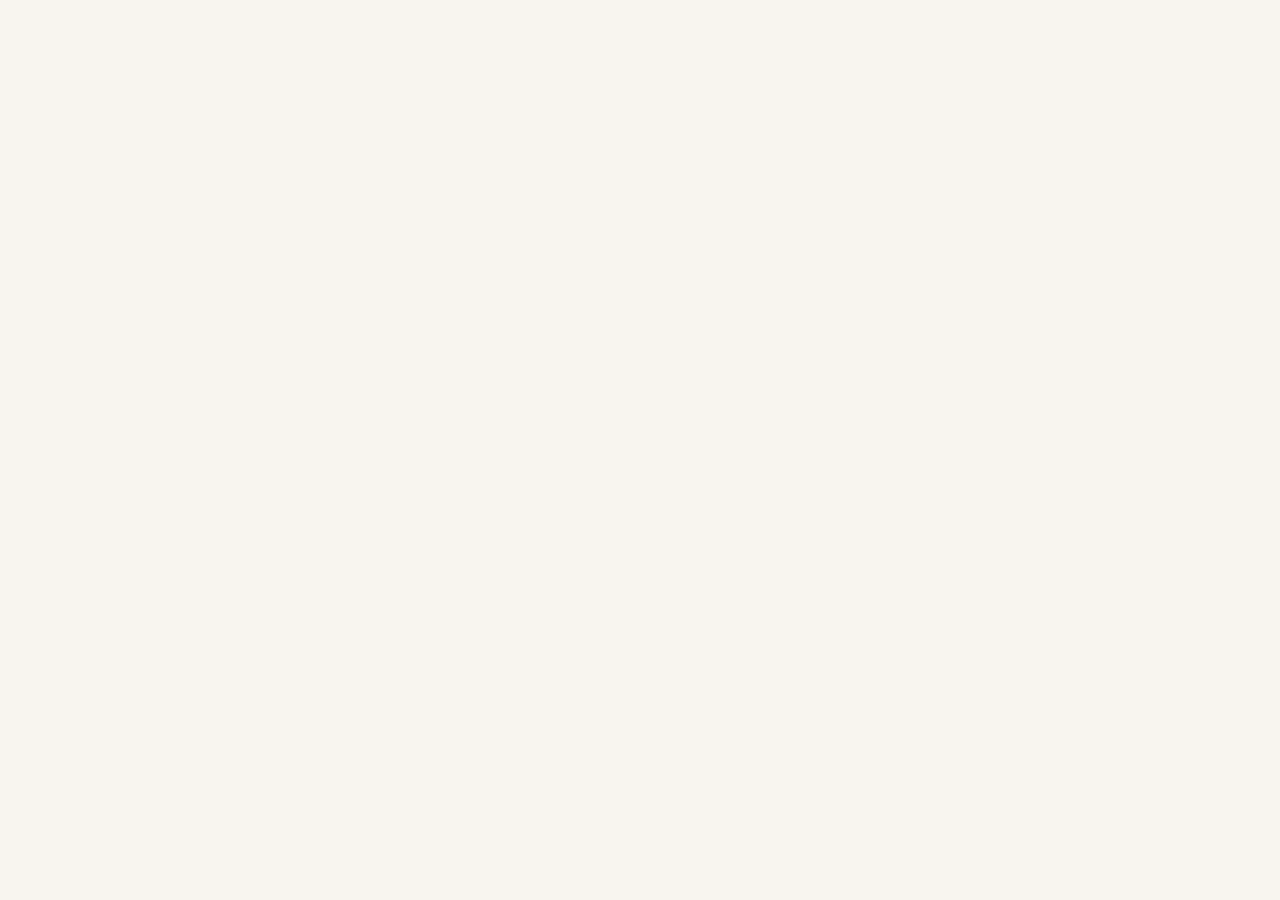
==== Index.html @ 0aed8406 "Fix: renaming main file to index.html" ====
<!doctype html>
<html lang="en">
<head>
<meta charset="utf-8" />
<meta name="viewport" content="width=device-width, initial-scale=1" />
<title>Sai Preetam Earanti — Portfolio</title>
<link rel="preconnect" href="https://fonts.googleapis.com" />
<link rel="preconnect" href="https://fonts.gstatic.com" crossorigin />
<link rel="stylesheet" href="https://fonts.googleapis.com/css2?family=Instrument+Serif:ital@0;1&family=Inter:wght@400;500;600;700&family=JetBrains+Mono:wght@400;500;600&display=swap" />
<link rel="stylesheet" href="portfolio-a.css" />
<link rel="stylesheet" href="shell.css" />
<style>
  html, body { margin: 0; padding: 0; background: oklch(0.97 0.008 80); }
  body { font-family: 'Inter', -apple-system, system-ui, sans-serif; }
  html { scroll-behavior: smooth; }
</style>
</head>
<body>
<div id="root"></div>

<script src="https://unpkg.com/react@18.3.1/umd/react.development.js" integrity="sha384-hD6/rw4ppMLGNu3tX5cjIb+uRZ7UkRJ6BPkLpg4hAu/6onKUg4lLsHAs9EBPT82L" crossorigin="anonymous"></script>
<script src="https://unpkg.com/react-dom@18.3.1/umd/react-dom.development.js" integrity="sha384-u6aeetuaXnQ38mYT8rp6sbXaQe3NL9t+IBXmnYxwkUI2Hw4bsp2Wvmx4yRQF1uAm" crossorigin="anonymous"></script>
<script src="https://unpkg.com/@babel/standalone@7.29.0/babel.min.js" integrity="sha384-m08KidiNqLdpJqLq95G/LEi8Qvjl/xUYll3QILypMoQ65QorJ9Lvtp2RXYGBFj1y" crossorigin="anonymous"></script>

<script type="text/babel" src="tweaks-panel.jsx"></script>
<script type="text/babel" src="shell.jsx"></script>
<script type="text/babel" src="portfolio-a.jsx"></script>

<script type="text/babel">
const TWEAKS_DEFAULTS = /*EDITMODE-BEGIN*/{
  "accent": "green",
  "displayFont": "serif"
}/*EDITMODE-END*/;

function App() {
  const [tweaks, setTweaks] = useTweaks(TWEAKS_DEFAULTS);

  React.useEffect(() => {
    if (document.getElementById('pa-font-override')) return;
    const s = document.createElement('style');
    s.id = 'pa-font-override';
    s.textContent = `
      .pa-root[data-display-font="sans"] .pa-hero-title,
      .pa-root[data-display-font="sans"] .pa-sec-title,
      .pa-root[data-display-font="sans"] .pa-tl-head h3,
      .pa-root[data-display-font="sans"] .pa-project-name,
      .pa-root[data-display-font="sans"] .pa-skill-cat,
      .pa-root[data-display-font="sans"] .pa-link-val {
        font-family: 'Inter', sans-serif !important;
        font-weight: 600 !important; font-style: normal !important;
        letter-spacing: -0.025em !important;
      }
    `;
    document.head.appendChild(s);
  }, []);

  React.useEffect(() => {
    document.querySelectorAll('.pa-root').forEach((el) => {
      el.dataset.displayFont = tweaks.displayFont;
    });
  }, [tweaks.displayFont]);

  const palItems = [
    { id: 'about', label: 'Jump to: About', icon: '◉' },
    { id: 'experience', label: 'Jump to: Experience', icon: '◉' },
    { id: 'projects', label: 'Jump to: Projects', icon: '◉' },
    { id: 'skills', label: 'Jump to: Skills', icon: '◉' },
    { id: 'contact', label: 'Jump to: Contact', icon: '◉' },
    { id: 'email', label: 'Copy email address', icon: '✉', hint: 'saipreetam.earanti@utexas.edu' },
    { id: 'github', label: 'Open GitHub', icon: '↗', hint: 'TheSaiEaranti' },
    { id: 'linkedin', label: 'Open LinkedIn', icon: '↗', hint: 'sai-preetam-earanti' },
    { id: 'theme', label: 'Toggle: hacker mode', icon: '◐', hint: '↑↑↓↓←→←→BA' },
  ];
  const shell = useShell({});
  const [forceHacker, setForceHacker] = React.useState(false);

  const onPick = (it) => {
    if (it.id === 'email') navigator.clipboard?.writeText('saipreetam.earanti@utexas.edu');
    else if (it.id === 'github') window.open('https://github.com/TheSaiEaranti', '_blank');
    else if (it.id === 'linkedin') window.open('https://linkedin.com/in/sai-preetam-earanti', '_blank');
    else if (it.id === 'theme') setForceHacker((h) => !h);
    else {
      document.getElementById(it.id)?.scrollIntoView({ behavior: 'smooth', block: 'start' });
    }
  };

  return (
    <>
      <PortfolioA accent={tweaks.accent} />

      <TweaksPanel title="Tweaks">
        <TweakSection title="Accent color">
          <TweakRadio
            value={tweaks.accent}
            onChange={(v) => setTweaks({ accent: v })}
            options={[
              { value: 'green', label: 'Terminal green' },
              { value: 'blue', label: 'Electric blue' },
              { value: 'orange', label: 'Burnt orange' },
              { value: 'magenta', label: 'Hot pink' },
              { value: 'amber', label: 'Amber' },
            ]}
          />
        </TweakSection>
        <TweakSection title="Display font">
          <TweakRadio
            value={tweaks.displayFont}
            onChange={(v) => setTweaks({ displayFont: v })}
            options={[
              { value: 'serif', label: 'Instrument Serif (editorial)' },
              { value: 'sans', label: 'Inter (modernist)' },
            ]}
          />
        </TweakSection>
      </TweaksPanel>

      <CommandPalette
        open={shell.paletteOpen}
        onClose={() => shell.setPaletteOpen(false)}
        items={palItems}
        onPick={onPick}
      />
      <HelpOverlay open={shell.helpOpen} onClose={() => shell.setHelpOpen(false)} />
      <ShellOverlay active={shell.hackerMode || forceHacker} />
    </>
  );
}

ReactDOM.createRoot(document.getElementById('root')).render(<App />);
</script>
</body>
</html>
---- portfolio-a.css ----
/* Direction A — Editorial-warm with terminal accents */

.pa-root {
  --pa-bg: oklch(0.97 0.008 80);
  --pa-bg-2: oklch(0.94 0.012 80);
  --pa-ink: oklch(0.22 0.015 60);
  --pa-ink-2: oklch(0.42 0.018 60);
  --pa-ink-3: oklch(0.62 0.015 60);
  --pa-rule: oklch(0.88 0.012 80);
  --pa-card: oklch(0.99 0.006 80);
  --pa-accent: oklch(0.68 0.16 145);
  --pa-accent-soft: oklch(0.92 0.08 145);
  --pa-term-bg: oklch(0.18 0.012 60);
  --pa-term-fg: oklch(0.92 0.012 80);
  --pa-term-green: oklch(0.78 0.18 145);

  --pa-serif: 'Instrument Serif', 'Cormorant Garamond', Georgia, serif;
  --pa-sans: 'Inter', -apple-system, BlinkMacSystemFont, 'Segoe UI', sans-serif;
  --pa-mono: 'JetBrains Mono', 'SF Mono', ui-monospace, monospace;

  background: var(--pa-bg);
  color: var(--pa-ink);
  font-family: var(--pa-sans);
  font-size: 16px;
  line-height: 1.55;
  min-height: 100vh;
  overflow-x: hidden;
  position: relative;
}

.pa-accent-blue { --pa-accent: oklch(0.68 0.16 245); --pa-accent-soft: oklch(0.92 0.08 245); --pa-term-green: oklch(0.78 0.18 245); }
.pa-accent-orange { --pa-accent: oklch(0.68 0.16 55); --pa-accent-soft: oklch(0.92 0.08 55); --pa-term-green: oklch(0.78 0.18 55); }
.pa-accent-magenta { --pa-accent: oklch(0.68 0.20 350); --pa-accent-soft: oklch(0.92 0.08 350); --pa-term-green: oklch(0.78 0.20 350); }
.pa-accent-amber { --pa-accent: oklch(0.78 0.16 85); --pa-accent-soft: oklch(0.94 0.08 85); --pa-term-green: oklch(0.85 0.16 85); }

.pa-root ::selection { background: var(--pa-accent-soft); color: var(--pa-ink); }

/* Cursor halo — portaled to <body>, fixed-positioned, no transition jitter */
.pa-root { position: relative; }
.pa-halo-host {
  position: fixed; inset: 0; pointer-events: none; z-index: 1;
  overflow: hidden;
}
.pa-halo {
  position: fixed; top: 0; left: 0; width: 400px; height: 400px;
  pointer-events: none;
  background: radial-gradient(circle at center,
    color-mix(in srgb, var(--pa-accent, oklch(0.68 0.16 145)) 30%, transparent) 0%,
    transparent 65%);
  opacity: 0.55; mix-blend-mode: multiply;
  will-change: transform;
  transform: translate3d(-500px, -500px, 0);
}
@media (hover: none) { .pa-halo-host { display: none; } }

/* Nav */
.pa-nav {
  position: sticky; top: 0; z-index: 50;
  display: flex; align-items: center; justify-content: space-between;
  padding: 16px 56px; background: color-mix(in srgb, var(--pa-bg) 80%, transparent);
  backdrop-filter: blur(12px); -webkit-backdrop-filter: blur(12px);
  border-bottom: 1px solid var(--pa-rule);
}
.pa-nav-brand {
  font-family: var(--pa-mono); font-size: 13px; letter-spacing: 0.08em;
  color: var(--pa-ink); text-decoration: none; font-weight: 600;
}
.pa-nav-brand span { color: var(--pa-accent); margin: 0 2px; }
.pa-nav-list { display: flex; gap: 28px; list-style: none; margin: 0; padding: 0; }
.pa-nav-list a {
  font-family: var(--pa-mono); font-size: 12px; letter-spacing: 0.04em;
  color: var(--pa-ink-2); text-decoration: none; padding: 4px 0;
  border-bottom: 1px solid transparent; transition: color 0.15s, border-color 0.15s;
}
.pa-nav-list a:hover { color: var(--pa-ink); }
.pa-nav-list a.is-active { color: var(--pa-ink); border-bottom-color: var(--pa-accent); }
.pa-nav-hint { display: flex; gap: 4px; font-family: var(--pa-mono); }
.pa-nav-hint kbd {
  font: 11px var(--pa-mono); padding: 3px 6px; border: 1px solid var(--pa-rule);
  border-radius: 4px; background: var(--pa-card); color: var(--pa-ink-2);
}

/* Hero */
.pa-hero { padding: 80px 56px 100px; position: relative; z-index: 2; }
.pa-hero-grid {
  display: grid; grid-template-columns: 1.1fr 1fr; gap: 64px; align-items: center;
  max-width: 1280px; margin: 0 auto;
}
.pa-eyebrow {
  font-family: var(--pa-mono); font-size: 11px; letter-spacing: 0.16em;
  text-transform: uppercase; color: var(--pa-accent);
  display: inline-flex; align-items: center; gap: 8px; margin-bottom: 28px;
}
.pa-eyebrow::before { content: ''; width: 24px; height: 1px; background: var(--pa-accent); }
.pa-hero-title {
  font-family: var(--pa-serif); font-weight: 400;
  font-size: clamp(64px, 9vw, 124px); line-height: 0.92; letter-spacing: -0.02em;
  margin: 0 0 32px; color: var(--pa-ink);
}
.pa-hero-dot { color: var(--pa-accent); }
.pa-hero-bio {
  font-size: 19px; line-height: 1.55; max-width: 50ch; margin: 0 0 32px;
  color: var(--pa-ink-2);
}
.pa-hero-bio em { font-family: var(--pa-serif); font-style: italic; color: var(--pa-ink); font-size: 1.1em; }
.pa-hero-meta {
  display: flex; flex-direction: column; gap: 6px;
  font-family: var(--pa-mono); font-size: 12px; color: var(--pa-ink-2);
  border-left: 2px solid var(--pa-accent); padding-left: 16px;
}
.pa-hero-meta strong { color: var(--pa-ink); font-weight: 600; }

/* Terminal */
.pa-term {
  background: var(--pa-term-bg); border-radius: 10px;
  box-shadow: 0 30px 80px -30px rgba(0,0,0,0.4), 0 0 0 1px rgba(0,0,0,0.06);
  overflow: hidden; font-family: var(--pa-mono);
}
.pa-term-chrome {
  display: flex; align-items: center; padding: 11px 14px;
  background: oklch(0.22 0.012 60); border-bottom: 1px solid rgba(255,255,255,0.05);
  position: relative;
}
.pa-dot { width: 12px; height: 12px; border-radius: 50%; margin-right: 7px; }
.pa-term-title {
  position: absolute; left: 50%; transform: translateX(-50%);
  font-size: 11px; color: oklch(0.62 0.012 80); letter-spacing: 0.04em;
}
.pa-term-body {
  padding: 24px 22px; font-size: 13.5px; line-height: 1.85;
  color: var(--pa-term-fg); min-height: 320px;
}
.pa-line { display: flex; gap: 10px; }
.pa-prompt { color: var(--pa-term-green); font-weight: 600; flex-shrink: 0; }
.pa-cmd .pa-text { color: var(--pa-term-fg); }
.pa-out .pa-text { color: oklch(0.72 0.012 80); padding-left: 20px; display: block; }
.pa-out { display: block; }
.pa-caret {
  display: inline-block; width: 8px; background: var(--pa-term-green);
  margin-left: 2px; animation: pa-blink 1s steps(2) infinite;
}
@keyframes pa-blink { 50% { opacity: 0; } }

/* Sections */
.pa-section {
  padding: 100px 56px; max-width: 1280px; margin: 0 auto;
  position: relative; z-index: 2;
}
.pa-sec-head { margin-bottom: 56px; max-width: 720px; }
.pa-kicker {
  font-family: var(--pa-mono); font-size: 11px; letter-spacing: 0.16em;
  text-transform: uppercase; color: var(--pa-accent);
  display: inline-flex; align-items: center; gap: 8px; margin-bottom: 16px;
}
.pa-kicker::before { content: ''; width: 24px; height: 1px; background: var(--pa-accent); }
.pa-sec-title {
  font-family: var(--pa-serif); font-weight: 400; font-size: clamp(40px, 5vw, 64px);
  line-height: 1.0; letter-spacing: -0.015em; margin: 0; color: var(--pa-ink);
}

/* About */
.pa-about p { font-size: 19px; line-height: 1.65; max-width: 64ch; margin: 0 0 20px; color: var(--pa-ink-2); }
.pa-about p strong { color: var(--pa-ink); font-weight: 600; }
.pa-about-stats {
  display: grid; grid-template-columns: repeat(4, 1fr); gap: 24px;
  margin-top: 56px; padding-top: 32px; border-top: 1px solid var(--pa-rule);
}
.pa-stat-num {
  display: block; font-family: var(--pa-serif); font-size: 56px; line-height: 1;
  color: var(--pa-ink); letter-spacing: -0.02em;
}
.pa-stat-lbl {
  display: block; font-family: var(--pa-mono); font-size: 11px;
  color: var(--pa-ink-3); margin-top: 8px; letter-spacing: 0.04em;
}

/* Timeline */
.pa-timeline { list-style: none; margin: 0; padding: 0; }
.pa-tl-item {
  display: grid; grid-template-columns: 200px 1fr; gap: 48px;
  padding: 32px 0; border-top: 1px solid var(--pa-rule);
}
.pa-tl-item:last-child { border-bottom: 1px solid var(--pa-rule); }
.pa-tl-when {
  font-family: var(--pa-mono); font-size: 12px; color: var(--pa-ink-3);
  letter-spacing: 0.04em; padding-top: 6px;
}
.pa-tl-head { display: flex; flex-direction: column; gap: 4px; margin-bottom: 12px; }
.pa-tl-head h3 {
  font-family: var(--pa-serif); font-weight: 400; font-size: 28px;
  margin: 0; color: var(--pa-ink); letter-spacing: -0.01em;
}
.pa-tl-org { font-size: 14px; color: var(--pa-ink-2); }
.pa-tl-summary { font-size: 16px; color: var(--pa-ink-2); margin: 0 0 12px; max-width: 60ch; }
.pa-tl-deep summary {
  font-family: var(--pa-mono); font-size: 11px; letter-spacing: 0.08em;
  text-transform: uppercase; color: var(--pa-accent); cursor: pointer;
  list-style: none; padding: 6px 0; user-select: none;
}
.pa-tl-deep summary::-webkit-details-marker { display: none; }
.pa-tl-deep summary::before { content: '+ '; }
.pa-tl-deep[open] summary::before { content: '− '; }
.pa-tl-deep ul {
  margin: 12px 0 0; padding: 0; list-style: none;
  display: flex; flex-direction: column; gap: 8px;
}
.pa-tl-deep li {
  font-size: 14px; color: var(--pa-ink-2); padding-left: 20px; position: relative;
  line-height: 1.55;
}
.pa-tl-deep li::before {
  content: '▸'; color: var(--pa-accent); position: absolute; left: 0; top: 0;
}

/* Projects */
.pa-projects { display: flex; flex-direction: column; gap: 0; }
.pa-project {
  border-top: 1px solid var(--pa-rule); padding: 36px 0;
  display: grid; grid-template-columns: 1fr auto; gap: 24px; align-items: start;
  transition: background 0.2s;
}
.pa-project:last-of-type { border-bottom: 1px solid var(--pa-rule); }
.pa-project:hover { background: linear-gradient(90deg, transparent, var(--pa-bg-2) 50%, transparent); }
.pa-project-head { grid-column: 1; }
.pa-project-meta {
  display: flex; align-items: center; gap: 12px; flex-wrap: wrap; margin-bottom: 12px;
}
.pa-project-when {
  font-family: var(--pa-mono); font-size: 11px; color: var(--pa-ink-3); letter-spacing: 0.04em;
}
.pa-project-stack { display: flex; gap: 6px; flex-wrap: wrap; }
.pa-chip {
  font-family: var(--pa-mono); font-size: 10.5px; padding: 3px 8px;
  background: var(--pa-bg-2); color: var(--pa-ink-2); border-radius: 4px;
  letter-spacing: 0.02em;
}
.pa-chip-lg { font-size: 12px; padding: 6px 12px; }
.pa-project-name {
  font-family: var(--pa-serif); font-weight: 400; font-size: 36px;
  margin: 0 0 12px; color: var(--pa-ink); letter-spacing: -0.01em; line-height: 1.05;
}
.pa-project-tldr {
  font-size: 17px; color: var(--pa-ink-2); margin: 0; max-width: 60ch; line-height: 1.55;
}
.pa-project-toggle {
  grid-column: 2; align-self: start; margin-top: 32px;
  font-family: var(--pa-mono); font-size: 11px; letter-spacing: 0.08em;
  text-transform: uppercase; color: var(--pa-accent); background: none; border: none;
  cursor: pointer; padding: 6px 10px; display: flex; align-items: center; gap: 6px;
  border-radius: 4px; transition: background 0.15s;
}
.pa-project-toggle:hover { background: var(--pa-accent-soft); }
.pa-caret-glyph { transition: transform 0.2s; display: inline-block; }
.pa-project-deep { grid-column: 1 / -1; margin-top: 20px; }
.pa-deep-rule { height: 1px; background: var(--pa-accent); width: 40px; margin-bottom: 16px; }
.pa-project-deep ul {
  margin: 0; padding: 0; list-style: none;
  display: flex; flex-direction: column; gap: 12px; max-width: 80ch;
}
.pa-project-deep li {
  font-size: 15px; color: var(--pa-ink-2); padding-left: 24px; position: relative; line-height: 1.6;
}
.pa-project-deep li::before {
  content: '▸'; color: var(--pa-accent); position: absolute; left: 0; top: 0;
}

/* Skills */
.pa-skills { display: flex; flex-direction: column; gap: 24px; }

/* Scroll-reveal — section heads fade + rise; bodies fade only */
.pa-reveal {
  opacity: 0;
  transform: translateY(18px);
  transition: opacity 0.65s ease-out, transform 0.65s cubic-bezier(0.22, 0.61, 0.36, 1);
  will-change: opacity, transform;
}
.pa-reveal-body { transform: none; transition: opacity 0.7s ease-out 0.08s; }
.pa-reveal.is-shown {
  opacity: 1;
  transform: none;
}
@media (prefers-reduced-motion: reduce) {
  .pa-reveal { opacity: 1; transform: none; transition: none; }
}
.pa-skill-row {
  display: grid; grid-template-columns: 160px 1fr; gap: 32px; align-items: start;
  padding-bottom: 24px; border-bottom: 1px solid var(--pa-rule);
}
.pa-skill-row:last-child { border-bottom: none; }
.pa-skill-cat {
  font-family: var(--pa-serif); font-size: 22px; color: var(--pa-ink); font-style: italic;
  padding-top: 8px;
}
.pa-skill-items {
  display: grid;
  grid-template-columns: repeat(auto-fill, 92px);
  gap: 8px;
  justify-content: start;
}
.pa-skill-icon {
  display: flex; flex-direction: column; align-items: center; justify-content: flex-start;
  gap: 10px;
  width: 92px; height: 92px;
  padding: 14px 6px; border-radius: 8px;
  transition: background 0.15s, transform 0.15s;
  box-sizing: border-box;
}
.pa-skill-icon:hover {
  background: var(--pa-card);
  transform: translateY(-2px);
  box-shadow: 0 4px 14px -6px rgba(0,0,0,0.12);
}
.pa-skill-icon img {
  width: 36px; height: 36px; object-fit: contain;
  filter: saturate(0.95);
  flex-shrink: 0;
}
.pa-skill-icon.is-dark img {
  /* invert dark-glyph icons against the warm bg */
  filter: invert(0.15) saturate(0.9);
}
.pa-skill-icon span {
  font-family: var(--pa-mono); font-size: 11px; color: var(--pa-ink-2);
  letter-spacing: 0.02em; text-align: center; line-height: 1.3;
}
.pa-skill-glyph {
  width: 36px; height: 36px; display: flex; align-items: center; justify-content: center;
  font-family: var(--pa-mono); font-size: 11px; font-weight: 700;
  color: var(--pa-accent); border: 1.5px solid var(--pa-accent);
  border-radius: 8px; letter-spacing: 0.04em;
  flex-shrink: 0;
  box-sizing: border-box;
}

/* Contact */
.pa-contact { max-width: 720px; }
.pa-contact-lede { font-size: 19px; color: var(--pa-ink-2); margin: 0 0 32px; line-height: 1.55; }
.pa-copy {
  display: inline-flex; align-items: center; gap: 16px;
  background: var(--pa-card); border: 1px solid var(--pa-rule);
  border-radius: 10px; padding: 14px 20px; cursor: pointer;
  font-family: var(--pa-mono); transition: all 0.15s;
}
.pa-copy:hover { border-color: var(--pa-accent); transform: translateY(-1px); }
.pa-copy-email { font-size: 15px; color: var(--pa-ink); }
.pa-copy-status {
  font-size: 11px; letter-spacing: 0.08em; text-transform: uppercase;
  color: var(--pa-accent); padding: 4px 10px; background: var(--pa-accent-soft);
  border-radius: 4px;
}
.pa-contact-links {
  display: flex; flex-direction: column; gap: 0; margin-top: 32px;
}
.pa-contact-links a {
  display: grid; grid-template-columns: 100px 1fr; gap: 24px; align-items: baseline;
  padding: 16px 0; border-top: 1px solid var(--pa-rule); text-decoration: none;
  transition: padding 0.2s;
}
.pa-contact-links a:last-child { border-bottom: 1px solid var(--pa-rule); }
.pa-contact-links a:hover { padding-left: 12px; }
.pa-contact-links a:hover .pa-link-val { color: var(--pa-accent); }
.pa-link-lbl {
  font-family: var(--pa-mono); font-size: 11px; letter-spacing: 0.08em;
  text-transform: uppercase; color: var(--pa-ink-3);
}
.pa-link-val {
  font-family: var(--pa-serif); font-size: 22px; color: var(--pa-ink); transition: color 0.15s;
}

/* Footer */
.pa-footer {
  display: flex; justify-content: space-between; align-items: center;
  padding: 32px 56px; border-top: 1px solid var(--pa-rule);
  font-family: var(--pa-mono); font-size: 11px; color: var(--pa-ink-3);
  letter-spacing: 0.04em;
}
.pa-footer kbd {
  font: 10px var(--pa-mono); padding: 2px 5px; border: 1px solid var(--pa-rule);
  border-radius: 3px; background: var(--pa-card); color: var(--pa-ink-2);
}

@media (max-width: 900px) {
  .pa-hero-grid { grid-template-columns: 1fr; gap: 40px; }
  .pa-tl-item { grid-template-columns: 1fr; gap: 12px; }
  .pa-skill-row { grid-template-columns: 1fr; gap: 8px; }
  .pa-project { grid-template-columns: 1fr; }
  .pa-project-toggle { grid-column: 1; margin-top: 0; }
  .pa-about-stats { grid-template-columns: repeat(2, 1fr); }
  .pa-nav { padding: 14px 24px; }
  .pa-nav-list { display: none; }
  .pa-hero, .pa-section, .pa-footer { padding-left: 24px; padding-right: 24px; }
}
---- shell.css ----
/* Shared shell — palette, help, hacker mode */

.sh-palette-bg, .sh-help-bg {
  position: fixed; inset: 0; z-index: 200;
  background: oklch(0.20 0.012 60 / 0.45);
  backdrop-filter: blur(4px); -webkit-backdrop-filter: blur(4px);
  display: flex; justify-content: center; align-items: flex-start;
  padding-top: 14vh; animation: sh-fade 0.15s;
}
@keyframes sh-fade { from { opacity: 0; } to { opacity: 1; } }

.sh-palette {
  width: min(640px, 90vw);
  background: oklch(0.99 0.006 80);
  border-radius: 12px;
  box-shadow: 0 30px 80px -20px rgba(0,0,0,0.3), 0 0 0 1px rgba(0,0,0,0.06);
  overflow: hidden;
  font-family: 'Inter', -apple-system, system-ui, sans-serif;
  animation: sh-rise 0.2s cubic-bezier(0.2, 0.7, 0.3, 1);
}
@keyframes sh-rise { from { transform: translateY(8px); opacity: 0; } to { transform: none; opacity: 1; } }

.sh-palette-input-row {
  display: flex; align-items: center; gap: 12px; padding: 14px 18px;
  border-bottom: 1px solid oklch(0.88 0.012 80);
}
.sh-palette-prompt {
  font-family: 'JetBrains Mono', monospace; color: oklch(0.68 0.16 145);
  font-size: 18px; font-weight: 700;
}
.sh-palette-input {
  flex: 1; border: none; outline: none; background: none;
  font-size: 16px; color: oklch(0.22 0.015 60);
  font-family: 'Inter', sans-serif;
}
.sh-palette-input::placeholder { color: oklch(0.62 0.015 60); }
.sh-palette-kbd, .sh-palette-foot kbd, .sh-help-keys kbd {
  font: 11px 'JetBrains Mono', monospace;
  padding: 3px 7px; border: 1px solid oklch(0.86 0.014 80);
  border-radius: 4px; background: oklch(0.96 0.008 80);
  color: oklch(0.42 0.018 60);
}

.sh-palette-list {
  list-style: none; margin: 0; padding: 6px;
  max-height: 50vh; overflow-y: auto;
}
.sh-palette-item {
  display: flex; align-items: center; gap: 12px;
  padding: 10px 12px; border-radius: 8px; cursor: pointer;
  font-size: 14px; color: oklch(0.22 0.015 60);
}
.sh-palette-item.is-active { background: oklch(0.92 0.08 145); }
.sh-palette-icon {
  width: 24px; text-align: center; font-family: 'JetBrains Mono', monospace;
  color: oklch(0.68 0.16 145); font-size: 13px;
}
.sh-palette-label { flex: 1; }
.sh-palette-hint {
  font-family: 'JetBrains Mono', monospace; font-size: 11px;
  color: oklch(0.62 0.015 60); letter-spacing: 0.04em;
}
.sh-palette-empty {
  padding: 24px 16px; text-align: center; font-size: 13px;
  color: oklch(0.62 0.015 60); font-family: 'JetBrains Mono', monospace;
}

.sh-palette-foot {
  display: flex; justify-content: flex-end; gap: 16px;
  padding: 10px 16px; border-top: 1px solid oklch(0.88 0.012 80);
  background: oklch(0.96 0.008 80);
  font-size: 11px; color: oklch(0.62 0.015 60);
  font-family: 'Inter', sans-serif;
}
.sh-palette-foot span { display: flex; align-items: center; gap: 5px; }

/* Help overlay */
.sh-help {
  width: min(420px, 90vw);
  background: oklch(0.99 0.006 80);
  border-radius: 12px;
  box-shadow: 0 30px 80px -20px rgba(0,0,0,0.3), 0 0 0 1px rgba(0,0,0,0.06);
  overflow: hidden; font-family: 'Inter', sans-serif;
  animation: sh-rise 0.2s cubic-bezier(0.2, 0.7, 0.3, 1);
}
.sh-help-head {
  display: flex; justify-content: space-between; align-items: center;
  padding: 14px 18px; border-bottom: 1px solid oklch(0.88 0.012 80);
  font-family: 'JetBrains Mono', monospace; font-size: 12px;
  letter-spacing: 0.08em; text-transform: uppercase; color: oklch(0.42 0.018 60);
}
.sh-help-close {
  background: none; border: none; cursor: pointer; font-size: 22px;
  color: oklch(0.62 0.015 60); line-height: 1;
}
.sh-help-list { list-style: none; margin: 0; padding: 12px; }
.sh-help-list li {
  display: flex; align-items: center; gap: 16px;
  padding: 10px 8px; border-radius: 8px; font-size: 14px;
}
.sh-help-list li:hover { background: oklch(0.96 0.008 80); }
.sh-help-keys { display: flex; gap: 4px; min-width: 110px; }
.sh-help-desc { color: oklch(0.42 0.018 60); }

/* Hacker mode */
.sh-hacker {
  position: fixed; inset: 0; z-index: 300; pointer-events: none;
  background: rgba(0,8,0,0.92);
  animation: sh-fade 0.2s;
}
.sh-rain { width: 100%; height: 100%; display: block; }
.sh-hacker-banner {
  position: absolute; top: 24px; left: 50%; transform: translateX(-50%);
  font-family: 'JetBrains Mono', monospace; font-size: 14px;
  color: #3dff8a; padding: 12px 24px;
  border: 1px solid #3dff8a; background: rgba(0,12,0,0.6);
  display: flex; gap: 24px; align-items: center;
}
.sh-hacker-banner .sh-hint { color: rgba(61,255,138,0.6); font-size: 11px; }
.sh-hacker-banner kbd {
  font: 10px 'JetBrains Mono', monospace; padding: 2px 5px;
  border: 1px solid rgba(61,255,138,0.4); border-radius: 3px;
  color: #3dff8a;
}
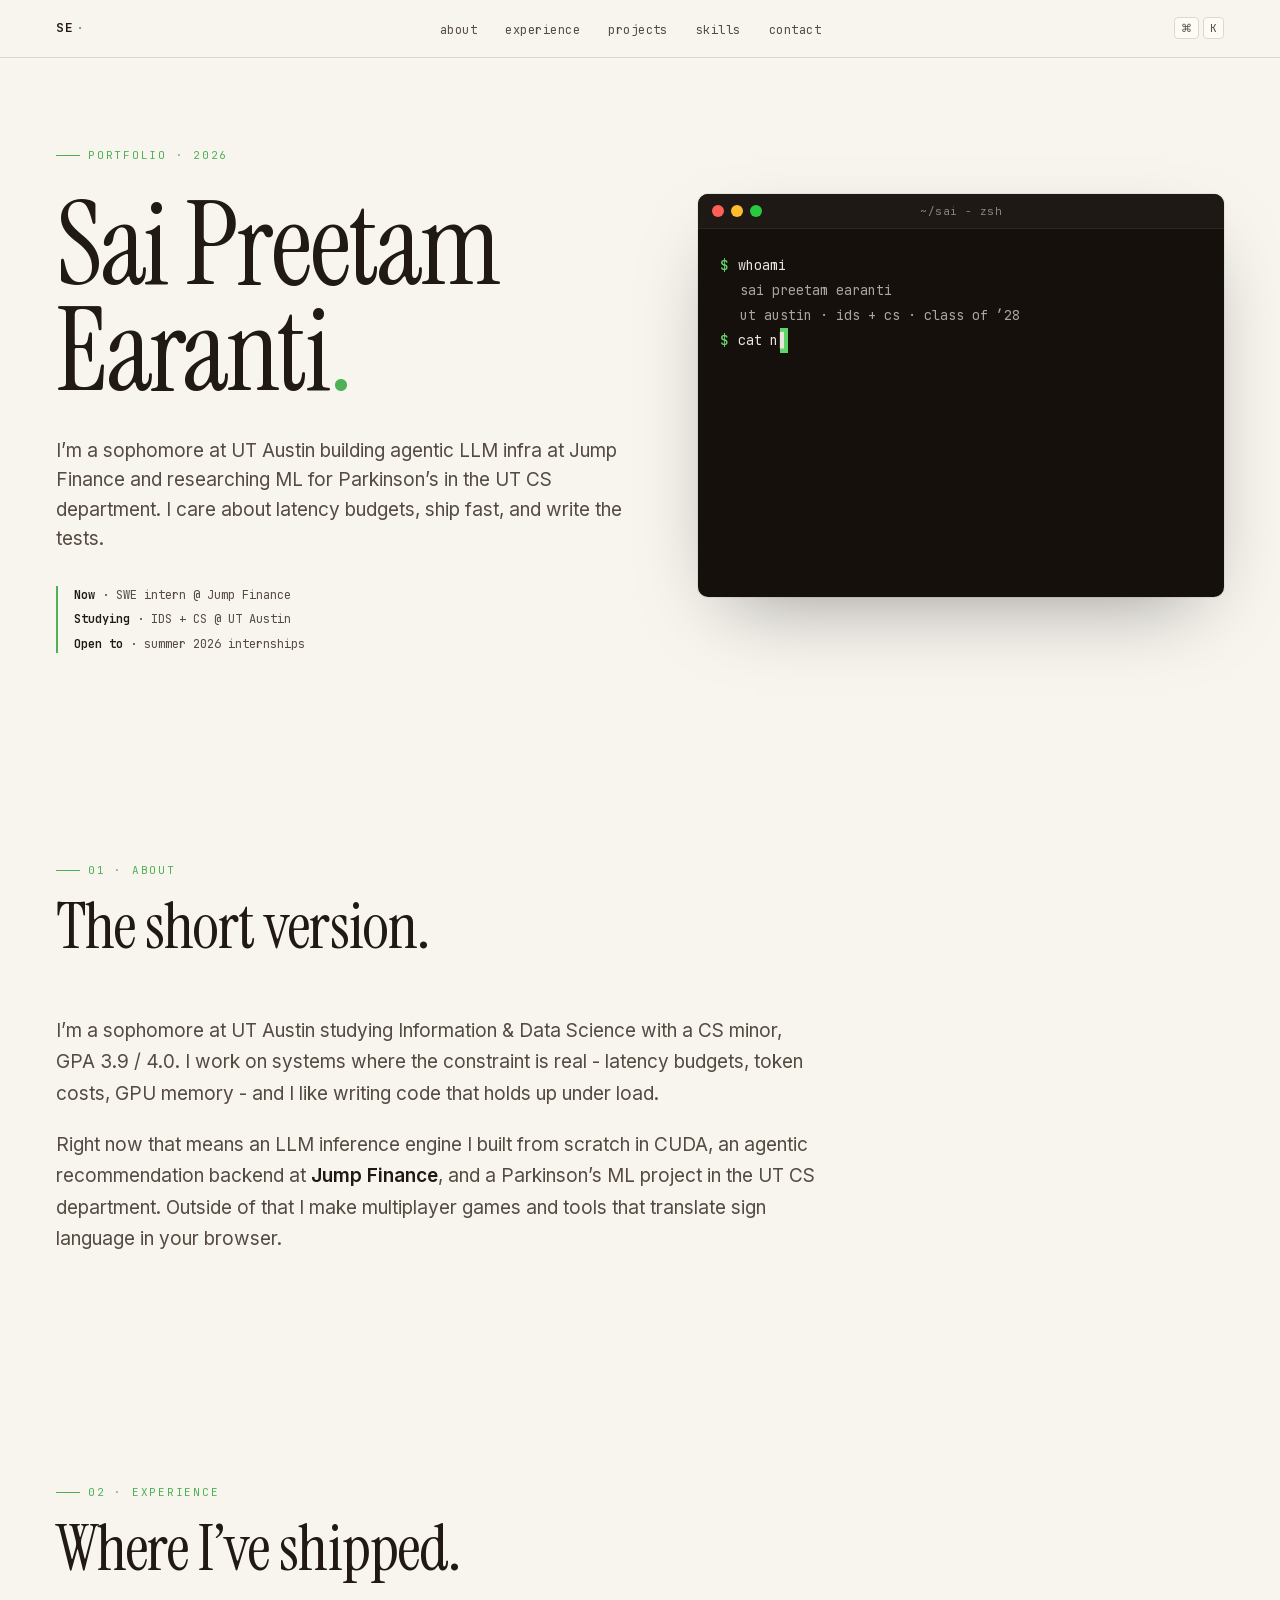
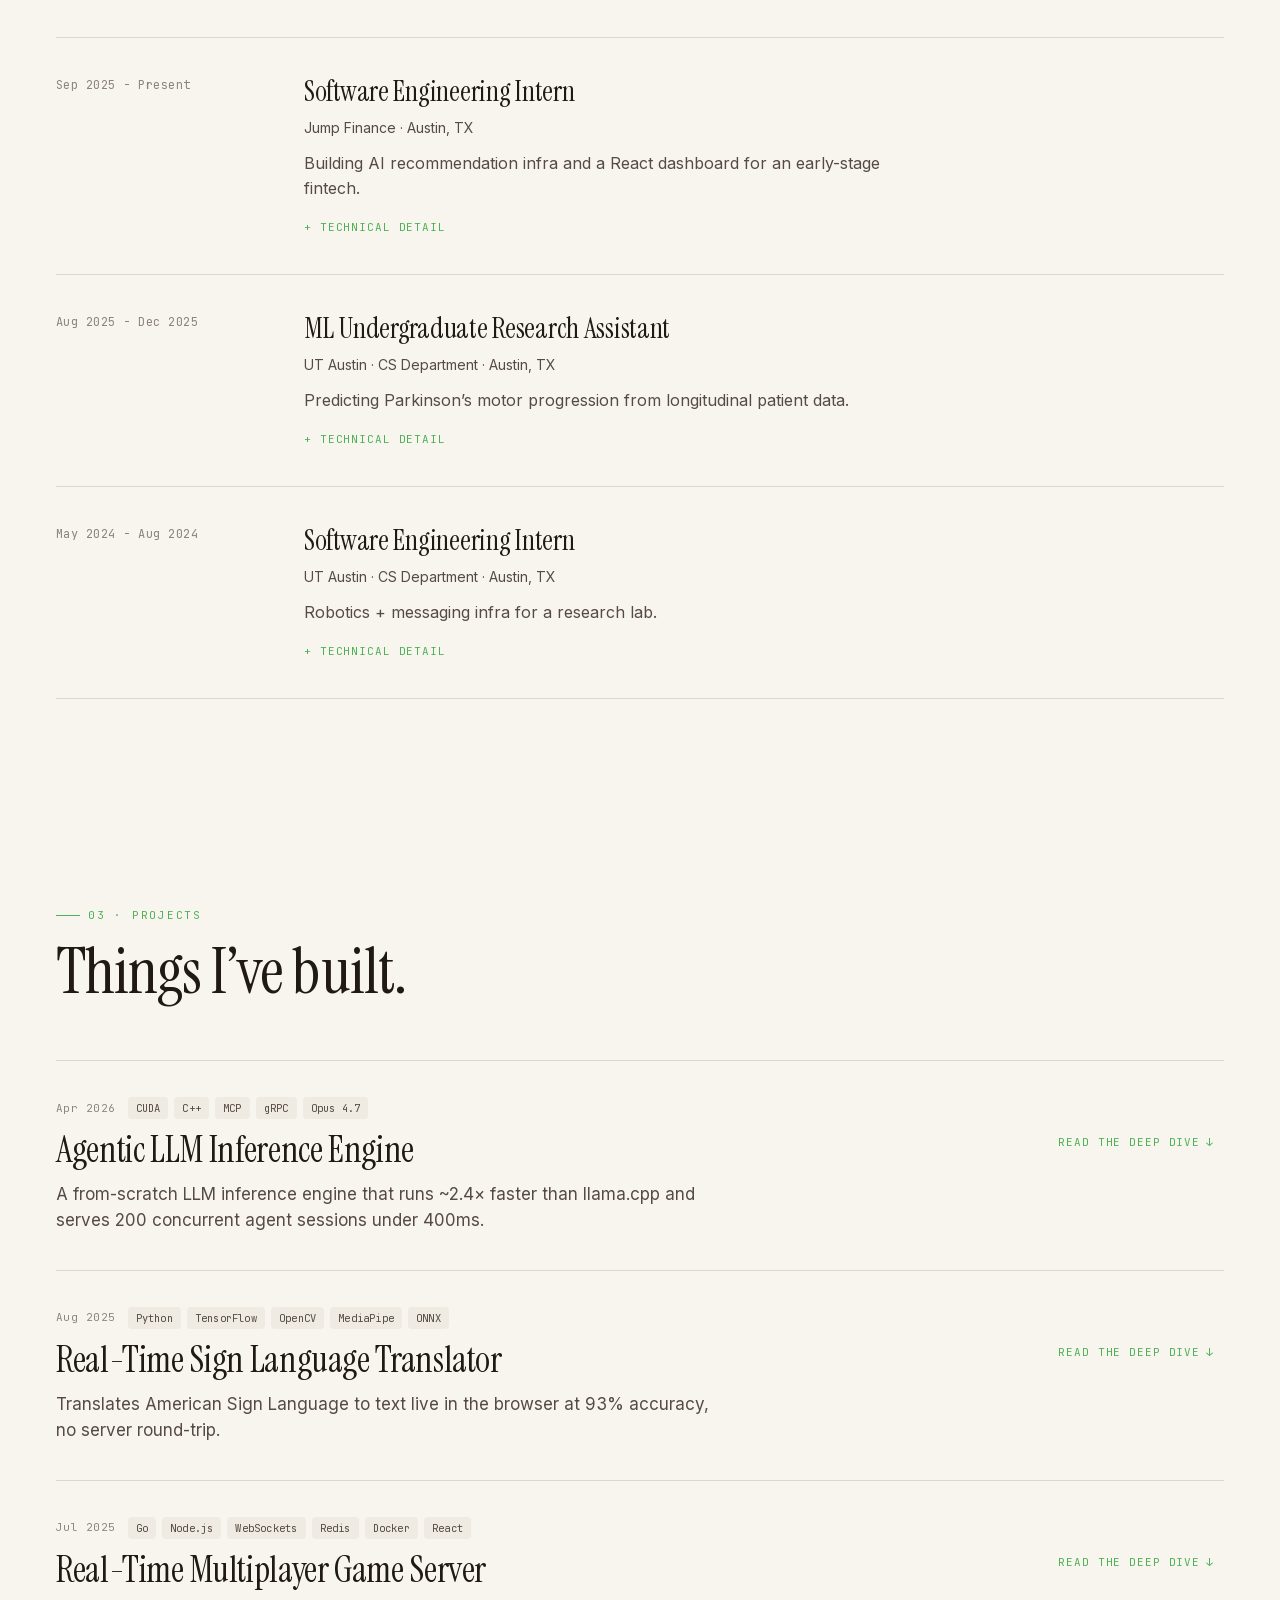
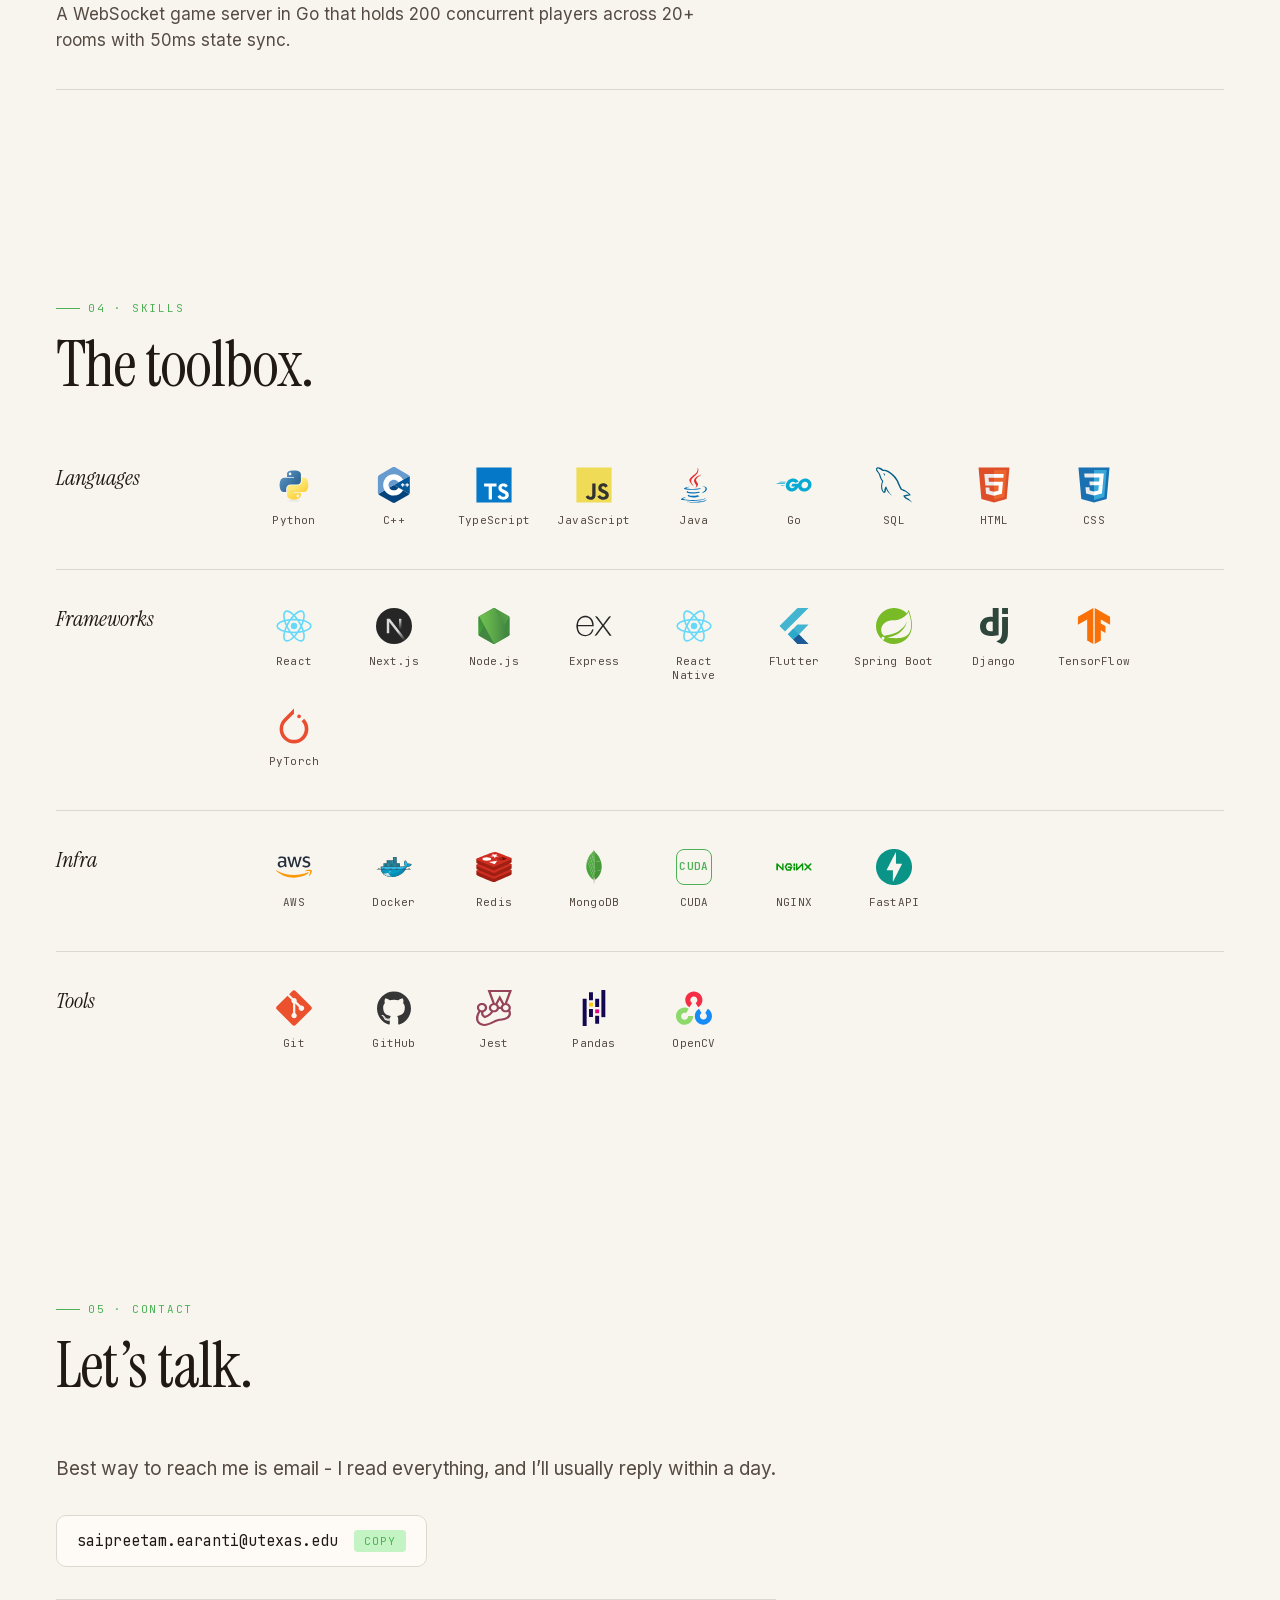
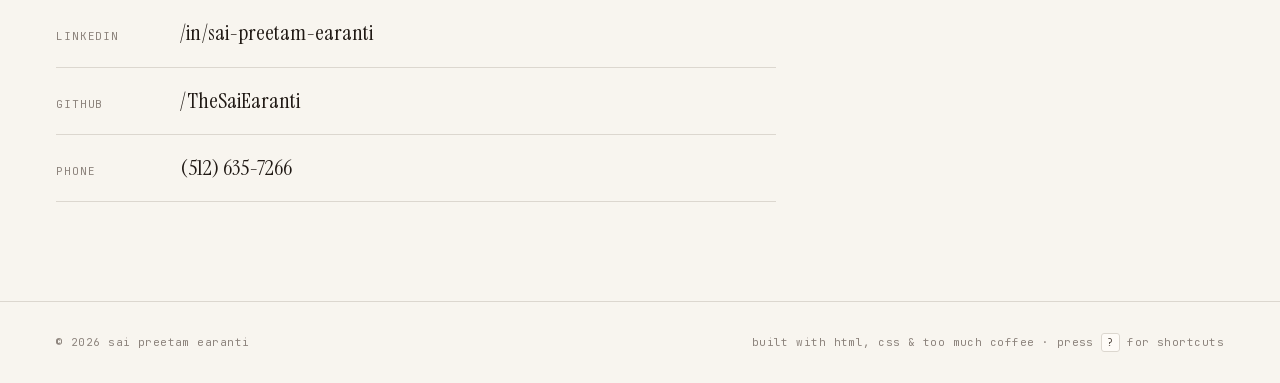
==== commit 0dcd02d3: "Fixed filename to index.html" ====
--- a/Index.html
+++ b/Index.html
@@ -1,132 +1,181 @@
-<!doctype html>
-<html lang="en">
+<!DOCTYPE html>
+<html>
 <head>
-<meta charset="utf-8" />
-<meta name="viewport" content="width=device-width, initial-scale=1" />
-<title>Sai Preetam Earanti — Portfolio</title>
-<link rel="preconnect" href="https://fonts.googleapis.com" />
-<link rel="preconnect" href="https://fonts.gstatic.com" crossorigin />
-<link rel="stylesheet" href="https://fonts.googleapis.com/css2?family=Instrument+Serif:ital@0;1&family=Inter:wght@400;500;600;700&family=JetBrains+Mono:wght@400;500;600&display=swap" />
-<link rel="stylesheet" href="portfolio-a.css" />
-<link rel="stylesheet" href="shell.css" />
-<style>
-  html, body { margin: 0; padding: 0; background: oklch(0.97 0.008 80); }
-  body { font-family: 'Inter', -apple-system, system-ui, sans-serif; }
-  html { scroll-behavior: smooth; }
-</style>
+  <meta charset="utf-8">
+  <title>Sai Preetam Earanti — Portfolio</title>
+  <style>
+    * { margin: 0; padding: 0; box-sizing: border-box; }
+    body { background: #f4f1eb; display: flex; align-items: center; justify-content: center; min-height: 100vh; font-family: -apple-system, BlinkMacSystemFont, sans-serif; }
+    #__bundler_loading { position: fixed; bottom: 20px; right: 20px; font: 13px/1.4 -apple-system, BlinkMacSystemFont, sans-serif; color: #666; background: #fff; padding: 8px 14px; border-radius: 8px; box-shadow: 0 1px 4px rgba(0,0,0,0.12); z-index: 10000; }
+    #__bundler_thumbnail { position: fixed; inset: 0; width: 100%; height: 100%; display: flex; align-items: center; justify-content: center; background: #f4f1eb; z-index: 9999; }
+    #__bundler_thumbnail svg { width: 100%; height: 100%; object-fit: contain; }
+    #__bundler_placeholder { color: #999; font-size: 14px; }
+  </style>
+  <noscript>
+    <style>#__bundler_loading { display: none; }</style>
+    <div style="position:fixed;bottom:12px;left:12px;font:13px/1.4 -apple-system,BlinkMacSystemFont,sans-serif;color:#999;background:rgba(255,255,255,0.9);padding:6px 12px;border-radius:6px;box-shadow:0 1px 4px rgba(0,0,0,0.08);z-index:10000;">
+      This page requires JavaScript to display.
+    </div>
+  </noscript>
 </head>
 <body>
-<div id="root"></div>
+  <div id="__bundler_thumbnail">
+<svg viewBox="0 0 1200 800" xmlns="http://www.w3.org/2000/svg">
+  <rect width="1200" height="800" fill="#f4f1eb"></rect>
+  <text x="600" y="380" text-anchor="middle" font-family="Georgia, serif" font-size="180" font-style="italic" fill="#1a1a1a">SE</text>
+  <rect x="540" y="430" width="120" height="3" fill="#3d8f5e"></rect>
+  <text x="600" y="490" text-anchor="middle" font-family="ui-monospace, monospace" font-size="22" fill="#3d8f5e" letter-spacing="4">PORTFOLIO</text>
+</svg>
+</div>
+  <div id="__bundler_loading">Unpacking...</div>
 
-<script src="https://unpkg.com/react@18.3.1/umd/react.development.js" integrity="sha384-hD6/rw4ppMLGNu3tX5cjIb+uRZ7UkRJ6BPkLpg4hAu/6onKUg4lLsHAs9EBPT82L" crossorigin="anonymous"></script>
-<script src="https://unpkg.com/react-dom@18.3.1/umd/react-dom.development.js" integrity="sha384-u6aeetuaXnQ38mYT8rp6sbXaQe3NL9t+IBXmnYxwkUI2Hw4bsp2Wvmx4yRQF1uAm" crossorigin="anonymous"></script>
-<script src="https://unpkg.com/@babel/standalone@7.29.0/babel.min.js" integrity="sha384-m08KidiNqLdpJqLq95G/LEi8Qvjl/xUYll3QILypMoQ65QorJ9Lvtp2RXYGBFj1y" crossorigin="anonymous"></script>
+  <script>
+    
+document.addEventListener('DOMContentLoaded', async function() {
+  const loading = document.getElementById('__bundler_loading');
+  function setStatus(msg) { if (loading) loading.textContent = msg; }
 
-<script type="text/babel" src="tweaks-panel.jsx"></script>
-<script type="text/babel" src="shell.jsx"></script>
-<script type="text/babel" src="portfolio-a.jsx"></script>
+  // Error sink persists across replaceWith since it's on window, not the DOM.
+  window.addEventListener('error', function(e) {
+    var p = document.body || document.documentElement;
+    var d = document.getElementById('__bundler_err') || p.appendChild(document.createElement('div'));
+    d.id = '__bundler_err';
+    d.style.cssText = 'position:fixed;bottom:12px;left:12px;right:12px;font:12px/1.4 ui-monospace,monospace;background:#2a1215;color:#ff8a80;padding:10px 14px;border-radius:8px;border:1px solid #5c2b2e;z-index:99999;white-space:pre-wrap;max-height:40vh;overflow:auto';
+    d.textContent = (d.textContent ? d.textContent + String.fromCharCode(10) : '') +
+      '[bundle] ' + (e.message || e.type) +
+      (e.filename ? ' (' + e.filename.slice(0, 60) + ':' + e.lineno + ')' : '');
+  }, true);
 
-<script type="text/babel">
-const TWEAKS_DEFAULTS = /*EDITMODE-BEGIN*/{
-  "accent": "green",
-  "displayFont": "serif"
-}/*EDITMODE-END*/;
+  try {
+    const manifestEl = document.querySelector('script[type="__bundler/manifest"]');
+    const templateEl = document.querySelector('script[type="__bundler/template"]');
+    if (!manifestEl || !templateEl) {
+      setStatus('Error: missing bundle data');
+      console.error('[bundler] Missing script tags — manifestEl:', !!manifestEl, 'templateEl:', !!templateEl);
+      return;
+    }
 
-function App() {
-  const [tweaks, setTweaks] = useTweaks(TWEAKS_DEFAULTS);
+    const manifest = JSON.parse(manifestEl.textContent);
+    let template = JSON.parse(templateEl.textContent);
 
-  React.useEffect(() => {
-    if (document.getElementById('pa-font-override')) return;
-    const s = document.createElement('style');
-    s.id = 'pa-font-override';
-    s.textContent = `
-      .pa-root[data-display-font="sans"] .pa-hero-title,
-      .pa-root[data-display-font="sans"] .pa-sec-title,
-      .pa-root[data-display-font="sans"] .pa-tl-head h3,
-      .pa-root[data-display-font="sans"] .pa-project-name,
-      .pa-root[data-display-font="sans"] .pa-skill-cat,
-      .pa-root[data-display-font="sans"] .pa-link-val {
-        font-family: 'Inter', sans-serif !important;
-        font-weight: 600 !important; font-style: normal !important;
-        letter-spacing: -0.025em !important;
+    const uuids = Object.keys(manifest);
+    setStatus('Unpacking ' + uuids.length + ' assets...');
+
+    const blobUrls = {};
+    await Promise.all(uuids.map(async (uuid) => {
+      const entry = manifest[uuid];
+      try {
+        const binaryStr = atob(entry.data);
+        const bytes = new Uint8Array(binaryStr.length);
+        for (let i = 0; i < binaryStr.length; i++) bytes[i] = binaryStr.charCodeAt(i);
+
+        let finalBytes = bytes;
+        if (entry.compressed) {
+          if (typeof DecompressionStream !== 'undefined') {
+            const ds = new DecompressionStream('gzip');
+            const writer = ds.writable.getWriter();
+            const reader = ds.readable.getReader();
+            writer.write(bytes);
+            writer.close();
+            const chunks = [];
+            let totalLen = 0;
+            while (true) {
+              const { done, value } = await reader.read();
+              if (done) break;
+              chunks.push(value);
+              totalLen += value.length;
+            }
+            finalBytes = new Uint8Array(totalLen);
+            let offset = 0;
+            for (const chunk of chunks) { finalBytes.set(chunk, offset); offset += chunk.length; }
+          } else {
+            console.warn('DecompressionStream not available, asset ' + uuid + ' may not render');
+          }
+        }
+
+        blobUrls[uuid] = URL.createObjectURL(new Blob([finalBytes], { type: entry.mime }));
+      } catch (err) {
+        console.error('Failed to decode asset ' + uuid + ':', err);
+        blobUrls[uuid] = URL.createObjectURL(new Blob([], { type: entry.mime }));
       }
-    `;
-    document.head.appendChild(s);
-  }, []);
+    }));
 
-  React.useEffect(() => {
-    document.querySelectorAll('.pa-root').forEach((el) => {
-      el.dataset.displayFont = tweaks.displayFont;
-    });
-  }, [tweaks.displayFont]);
+    const extResEl = document.querySelector('script[type="__bundler/ext_resources"]');
+    const extResources = extResEl ? JSON.parse(extResEl.textContent) : [];
+    const resourceMap = {};
+    for (const entry of extResources) {
+      if (blobUrls[entry.uuid]) resourceMap[entry.id] = blobUrls[entry.uuid];
+    }
 
-  const palItems = [
-    { id: 'about', label: 'Jump to: About', icon: '◉' },
-    { id: 'experience', label: 'Jump to: Experience', icon: '◉' },
-    { id: 'projects', label: 'Jump to: Projects', icon: '◉' },
-    { id: 'skills', label: 'Jump to: Skills', icon: '◉' },
-    { id: 'contact', label: 'Jump to: Contact', icon: '◉' },
-    { id: 'email', label: 'Copy email address', icon: '✉', hint: 'saipreetam.earanti@utexas.edu' },
-    { id: 'github', label: 'Open GitHub', icon: '↗', hint: 'TheSaiEaranti' },
-    { id: 'linkedin', label: 'Open LinkedIn', icon: '↗', hint: 'sai-preetam-earanti' },
-    { id: 'theme', label: 'Toggle: hacker mode', icon: '◐', hint: '↑↑↓↓←→←→BA' },
-  ];
-  const shell = useShell({});
-  const [forceHacker, setForceHacker] = React.useState(false);
+    setStatus('Rendering...');
+    for (const uuid of uuids) template = template.split(uuid).join(blobUrls[uuid]);
 
-  const onPick = (it) => {
-    if (it.id === 'email') navigator.clipboard?.writeText('saipreetam.earanti@utexas.edu');
-    else if (it.id === 'github') window.open('https://github.com/TheSaiEaranti', '_blank');
-    else if (it.id === 'linkedin') window.open('https://linkedin.com/in/sai-preetam-earanti', '_blank');
-    else if (it.id === 'theme') setForceHacker((h) => !h);
-    else {
-      document.getElementById(it.id)?.scrollIntoView({ behavior: 'smooth', block: 'start' });
+    // Strip integrity + crossorigin — blob URLs from a file:// document inherit
+    // a null origin, so crossorigin forces a CORS fetch that SRI then rejects.
+    // The manifest bytes are ours; SRI protects against CDN compromise, not this.
+    template = template.replace(/\s+integrity="[^"]*"/gi, '').replace(/\s+crossorigin="[^"]*"/gi, '');
+
+    const resourceScript = '<script>window.__resources = ' +
+      JSON.stringify(resourceMap).split('</' + 'script>').join('<\\/' + 'script>') +
+      ';</' + 'script>';
+    // Inject after <head> so the DOCTYPE stays first; prepending the script
+    // would push the parser into quirks mode. DOMParser always emits a <head>
+    // (synthesizing one if the source HTML omitted it) but may carry
+    // attributes through, so match the full opening tag. slice() rather than
+    // replace() keeps us clear of $-pattern substitution in resourceScript.
+    const headOpen = template.match(/<head[^>]*>/i);
+    if (headOpen) {
+      const i = headOpen.index + headOpen[0].length;
+      template = template.slice(0, i) + resourceScript + template.slice(i);
     }
-  };
 
-  return (
-    <>
-      <PortfolioA accent={tweaks.accent} />
+    // Parse the template and swap the root element. Scripts inserted via
+    // DOMParser/replaceWith are inert per spec — re-create each with
+    // createElement so they execute, awaiting onload for src scripts to
+    // preserve ordering (React before ReactDOM before Babel before text/babel).
+    const doc = new DOMParser().parseFromString(template, 'text/html');
+    document.documentElement.replaceWith(doc.documentElement);
+    const dead = Array.from(document.scripts);
+    for (const old of dead) {
+      const s = document.createElement('script');
+      for (const a of old.attributes) s.setAttribute(a.name, a.value);
+      s.textContent = old.textContent;
+      // text/babel scripts with a src: fetch and inline. transformScriptTags
+      // does XHR against the src, but blob:null/ from a file:// origin is
+      // silently dropped. Inlining makes it a plain inline babel script,
+      // which transformScriptTags handles unconditionally.
+      if ((s.type === 'text/babel' || s.type === 'text/jsx') && s.src) {
+        const r = await fetch(s.src);
+        s.textContent = await r.text();
+        s.removeAttribute('src');
+      }
+      const p = s.src ? new Promise(function(r) { s.onload = s.onerror = r; }) : null;
+      old.replaceWith(s);
+      if (p) await p;
+    }
+    // Babel standalone auto-transforms type=text/babel on DOMContentLoaded,
+    // which fired before we swapped the document. Trigger manually if present.
+    if (window.Babel && typeof window.Babel.transformScriptTags === 'function') {
+      window.Babel.transformScriptTags();
+    }
+  } catch (err) {
+    setStatus('Error unpacking: ' + err.message);
+    console.error('Bundle unpack error:', err);
+  }
+});
 
-      <TweaksPanel title="Tweaks">
-        <TweakSection title="Accent color">
-          <TweakRadio
-            value={tweaks.accent}
-            onChange={(v) => setTweaks({ accent: v })}
-            options={[
-              { value: 'green', label: 'Terminal green' },
-              { value: 'blue', label: 'Electric blue' },
-              { value: 'orange', label: 'Burnt orange' },
-              { value: 'magenta', label: 'Hot pink' },
-              { value: 'amber', label: 'Amber' },
-            ]}
-          />
-        </TweakSection>
-        <TweakSection title="Display font">
-          <TweakRadio
-            value={tweaks.displayFont}
-            onChange={(v) => setTweaks({ displayFont: v })}
-            options={[
-              { value: 'serif', label: 'Instrument Serif (editorial)' },
-              { value: 'sans', label: 'Inter (modernist)' },
-            ]}
-          />
-        </TweakSection>
-      </TweaksPanel>
+  </script>
 
-      <CommandPalette
-        open={shell.paletteOpen}
-        onClose={() => shell.setPaletteOpen(false)}
-        items={palItems}
-        onPick={onPick}
-      />
-      <HelpOverlay open={shell.helpOpen} onClose={() => shell.setHelpOpen(false)} />
-      <ShellOverlay active={shell.hackerMode || forceHacker} />
-    </>
-  );
-}
+  <script type="__bundler/manifest">
+{"65b37ee6-13e4-42f4-81d7-2fa742c678e4":{"mime":"image/svg+xml","compressed":true,"data":"H4sIAAAAAAAAE8WVT2sbQQzFv4rYnvU8Gmn+lTiQOr01p0LuZRsngW0T4mA7+fRFuyZt4hoMgfawMAujnfd7T6M9Wa2vaftj+LmadzePj/cfZ7PNZoON4u7hehZDCLPV+rqj9e3V5tPddt4FCiSx+tOdntx/e7yh5e0wzLsPZyafRTr6Pu8uJAoqNYX0nFFIkdgERlJQ2CoqRUHmAiNFYxEkUlSWAiX5KkqtQihDqRlazwplr0gc0TixIV6WurLKEpAoJS9WxL6gckQlCTDfS1IYaWUZQs13RmQSQVtLROoDyfjlRNGVoZHBnrvZa7bzGhcx/MlWA9JCJEGomr+ZK45UlCRE5z7AxmkSyOYHTn40lxrQFgyl0hiJSkalTMWgfYZTZzJFZCmUhKWh0CFUgZA4rxVnrUi9hxBhlCdAF4q2h7kfYYkvmCXvMMOE2ew3ZX1LubCGRi36WqmU8Wh1nPj3LFOBvifNy1z/mmU6IsvUUI/p0wOUpbkGpWwoI2UWpBVnVE4whnJB+58hpqNu4SG64JqUUh7ZUnSvXhKETBlCxhQ1ob3/Tjr5eIBRRGZDPfJSaoXuutV2l9RceFHPuB3sVp83pp4clCxA/lV6dQ9quVxORKP2mCGDu1lJEDm6V6jsY8UVuVsso4nKOipw1ZE8WoVRHYvKlxIp6vNFzv4BQxp83ChXP6KN2U32Xg3D7f3q6pWYfjvvtMI66p/mnSZfPWznnSSkjh6e5l1+C1HOwiLskmnuaywogxREypPp42K/dc+jSJrqfPKRJuggjQvyWhR5YEHbFfqP6fQXeE83IcAGAAA="},"449215c1-c08b-4ea7-bc8d-66698c3541c7":{"mime":"image/svg+xml","compressed":true,"data":"H4sIAAAAAAAAE9WSwW6cMBCG73kKa3JJDjt4jLGhwhx6aS9VD00ewGHNgkQA2QTYPn1lFqmKkheILM8/Gs/o9ye7DMuFba/9EAy08zx9S5J1XXFNcfSXRHDOk7BcgC2dW7+PmwHOOCORxw1VWXe+7h2rNwNKAquvN/W7JFU52bllTdf3Bt58/3BvH4GdDfwirjAlzYgEcpJMFkhKszRH+TOGJSMkXbQ5KpLLSXIUss8EZpIpjXkurZIoSLFD+L4UapWeMhS8+PuZ+8vhnhNqne9ubY5ZmkY70Z72fJ88uyZUZd8Nzvof3p47N8ysOxuwwDYyQLwAtgkDJCVmwK6xRmpPY1XxmF6OySdvh9CM/tVAqG3vHlATET3+73geujkYeAvO/5ls7X4Pz8FBVYZ5nFgMp3rsR2/gvmmaeMH9YGya4GYDBB97bpVxsnU3Xw3wOJS8B/oU8OUAFHQACo66KG6ImTz4uMJcfwXC5PaS8RNXd/8Akw5Cuu0CAAA="},"c0dda32f-a90a-42db-aabf-773319ace79a":{"mime":"image/svg+xml","compressed":true,"data":"H4sIAAAAAAAAE91YTW8URxD9K6XlXM9d1Z8TYSQvNvKFq+/R4LCW1hgBWSN+ffRqFmTwggLCCclhvqp7uuu9qul+NY/f7l7K++vtq7fHq827d69/Ozq6vb3FbcbNm5dHnlI6ert7uZLd1eXt+ub98SpJEvPBY/Xk8evf323kj6vtVt/8ub08Xl3uLl/dvHixknl79fpLG/sdrx7lk3Jay0peHK+e94whNWFszJB3Zqibij47miSpyIoqHUMNWQyuKOJoapLD2NXQ1GHqKFrQla2d72XNqCg6YOLsnDC2HMJQZDlszmjimKShSsOQDhNjY0GOOSdexTLt8K2hYlIMMbRZM1waXCdMMjhyQwlvJwxxDpFNcsXQysHjzjKyJPWKqlWzo/[base64]/XYczbQpRvGjCI5wl2kxYox8UP+1/Lvczo2ivJlBtqdDPQDGVg/ZWDe3xFbkpJifeNKoN747fXdodRKNq2ftoUmz1xTSRPzpe5jEfk2OFuOMP188C3icT8JOJfFZFUjag1DB5wrqDN17Zwuf47pO/ablE6enuY99sGvymMBHbsJY8O1esfTh2sMjA3GbsA2SuuAfbgOog+Z64OZs5ofdHB6QAe/Y5AfjYTnp352tkSCW9bXI/EfB3o35WrC9N0p92CIHjCiAbRQwf3CQK9DySWU8+7f8PG85X/Al4dLuhY7mKH+/2DeTbmAmRP8vPtFSV9HeZEP+LE3lkPGgz3/pvFnBLBzF/7VN6ofBXpazs6e2QK0UHP0gTzHHOKhyTyuPBIlm+4turdq9F1UdcjdpSWFfW/52P9Hnbxbpi5OThTjLknC0VBuH9Vp4YnO8p7hoQ7iY2OXHtqIfVFhe1CmoUKpfT5eLRBMuhijIalJVLqf+j5nv+4s/bxSScb4nQIriuG+iC6tVLOsGScp6iloyVHZTupZskaBisH6Rypld5aqvjBroaCHusUo7IqheSmkKeCqeoqoWBQhlYo1zJ3bOvxLAbp+dro+S/uNosnUMeaojjI1XkJW6kvzpbZhAGvgqHvxSPjloGjuIZqLpEC9iGaK2MZlvlMyL+L5vLZ7svizRGQFMiZM88J/jlrN4yC8fNgn8eXPBHlizbX8PnBMMRl/njz5C18ljTpkEQAA"},"48093836-9bb6-4ca3-b87d-36bdc1362f8e":{"mime":"image/svg+xml","compressed":true,"data":"H4sIAAAAAAAAE0VW225bRwz8FUJ9JrVc7jWwDDQp+uaPKE5Tx4DVBLZhO/r6YGaPnAdhJerwNhzOnpvn13t5Pz/+/3w6fHt5+fHpeHx7e7O3sO9P98ecUjo+v94f5PXh69vn7++nQ5Ikngc+h9ube/nv4fHxdPij+V9//v35cHuzPTxtj19lez8dWjnI9nOdT6eDu5XD8fbmxz8v3+Tf0+HOU7eQUi1vmi2rDS1W1a1ps6nZwppmK+LmWmyIW9VuLtlcPeCRNWer2vBgg9Wm8uk9yjq7JPVqUyocik3xsKlTh3X1Dh/8xj/7NyuSUAxjowAGk7AOH/FASkFKK4JCpxTYrUo3h791XZaCZvDMl2FZaoJJKtzxpZVn/O1FfFqIDxtbtmxDilXkld1bkY/9uBQb+juVo5tsWQCFXOsSR1g8vEdZJ+BL4k0rHK4NyxS21Xdo5AMkIRQoRhmcgPIM60L8Qj7gt6IsdaJ3/T2uotZlmYrssxXH5DjWaaFgx/[base64]/gxuXSaUIOpCB/u4bIB52bFHfjlr11ytbtyXIDdZh34ERNM2ZK3PNT8oDeBAZQ6cAXWlcW5YIaWQfgEWyfK2xtyoV3WtIzpeiwudbUoG7vAEhRBEuoII66Qi1DVYJWCZzfmjcnBb2KBCUb3lOmXKV6xs0sjWnRO+tIxrsNe9Bh2kGeHpgKMqnu6LT5oJ+BLHrDRWHA0qB/JByLJDbMC7SicIF+WgQMkrKsUaxiJkI2Wr8vIJ9f1SQjntctellS3pQq/rhGxWyiBwXdKTqc6NxHTKbuW4OcyG59e9VknqKuyK9vrFsUW9QqqlzXWUyzkDzTItNi3rglFcTnNBSBiIqvMSjf3eabjxyDxon2S5NkdWQnsx/bkGRDAwMOiV8wJA/1fwqH3UzYWkQv1ms5CJVe/sApn7ou5SZBf2mmmrkCXcxUHln3rV1SDzwfCxaqUOVy4epGlp+VW4OewQ369Iis/lPHHFt02zEILMt4VGsjvfAiqZSbI1PisLxSCXUb3QXkGcIQX3KYDZTzgkWSozZGLkla8CVi54rTne397gXen2Fw72lYJTCQAA"},"f8efe082-ae1d-40a7-bdd7-ece2723ceafb":{"mime":"image/svg+xml","compressed":true,"data":"H4sIAAAAAAAAE1WTzW5cNwyF930KYrrmGf5TKmwDadd5CNdtnACTJqgNT+CnD3htoOhCl+LlEQl+om6eXh7px9fLP0+3p8/Pz99/O5+v1yuujm//Pp5NRM5PL48nevny9/X3bz9uT0JCamvW6e7m+/3zZ/rr9vRRtRBpVKjw+9xQCXo3QqJcWN6kBvX6UAGLTe9GSGS2kgyx+sMW9opjT0KHZyRvaruvgGvRu5mzurEjKQpZdjF4LTLoKM3o7Tu6UHgu0oSaPbgjVk9eRXmzFSxGLaacG7WcFJ3KWvBWdkgqe0O6WRUWXIp+/WgbUk2qCu37RNKso+uA1SaDeDxMAl0knFOYDbHifZ9IMZJD0TSRPP4p/RdXUtikPcIId/IDucI8yOA5kqnWuijhK7C0qdGer19XQ3WzbpivB9bECifTgcEx/[base64]"},"afcaf99f-52ef-4ce6-92e0-df109ca676f0":{"mime":"image/svg+xml","compressed":true,"data":"H4sIAAAAAAAAE11Qu27DMAzc+xUEuySDaImSI7GIMjTI1q7dDdV5AEoc2Eac9usLuUBbdODhcAfySK6H2wHu53wZIh7H8fpUVdM00WSp6w8Va62r4XZAuJ3a6bm7R9SgwXAohZv1tRmPsD/lHPFxt3Nb3iK8R3w1WpMBG8hmJcQgxMnUZOAXrJADDbUjq35UNaszKwbo2foD312zmdkpdmDJKUvujV/YUyiZvPXkoQ5koRDRFGD2jDFDzbQCLtt5LqNS4Yo18ayqmqlWZJRn8p9Ybdbp1Kfc/j9y7JvLsO/6c8S+G5uxXagQSKxAYNIrARayEpYwpCa3CxIR8UuEdI8YmAxC+ojIQg6hj7giX7LKrzcPXxf44YSUAQAA"},"b6689ce4-fe22-40e0-a6b0-24622f1f1ecb":{"mime":"image/svg+xml","compressed":true,"data":"H4sIAAAAAAAAE31Uy2odRxD9leJm3Udd76pgGezYS6/yBeEmlg1SbHyFZPT1ocYhSAS8mJmeV9ep86hXl4cb+n53+/fl+vTp/v7rr1dXj4+PeFR8+XZzJXvvq8vDzYkePv/1+PbL9+vTpk0sNcfp9auvf9x/oo+fb2+vT7/[base64]/Rt5J+9/8BWN2kLBkORzHNsHWocHL2IF57PlhR1SvRLVTAWJXpzIzPMKuPdqCPvi+SWn9xymHaF+QC3ahL15mSCVh8TIJQIVIzVw5f/wPteXt4BFiXdBpC8Kl+GzeSmqarjxPi828BYySMryQu4gh8fKIdrAyctgzovROrpU9zLE0b9LLAe3jHe0F7xHLt26YOXPlsvQrkthlUsFm3W84kfrptQodrJGyfC1M6g3inMpQpNymIzVsKinD9ZoFsoNabsMLVGDW6tXYatSjovOAa5CTRoKzoWYFjY284JKUGNQZ/V8UKxLYGkvbi5Lx7nEMO7lyD0Z2a7nJYptQoEdvCLhNq9Ea7mNauPsccRGqSyHTBoaYTYMmr64ebqzjegkEaTlWRQmvFjAY3uBN0/Fo9GtMl3LEIiygpYvQWQi5b/FBTHBws4mGXeanvmHEA5xJ4mRdnznW5cdaRNFitNe2Fug3sNUDu9rRsZPU5IBO3Lplb9Xw7xncngoxXi2xrrO5yUbEkEc2DsOO/HMFdapmqR+ZIQZpbwO7+v847vnsnN8O73JCOW/eWEbkxQm4owUGRq5nZ5D+mliXCBsxDLh5rOM+DGqa5LnQpHnYUieZ8ewGUqTyQ45xmGZlJCB3OAKUgTLRLh8nMHNywNViUr7N+HH+HQSaDFxImymryofaGe4v/4HTbv+GwQGAAA="},"a939da48-caae-49ed-8249-ceb555d08565":{"mime":"image/svg+xml","compressed":true,"data":"H4sIAAAAAAAAE4WSTWsUQRCG/0oznvvd+urqaskGXBX2oNfcBbM7gYkJ7jIT8uuld5QQA0rTh4LieT+oq9N8TE/304/TdhjP58f3m82yLFgUDz+PGyGizWk+Dmm+u112D0/bgRIlluh/uL56/HYe0+FumrbDOy5Vdj6k79vhKweCLTEbWPRLoHpiaJGRmWAxZSaQ9w1BLZatQEwTC4ppn5hb7pP487B5LaT6oX36uAq5gYgTcwW5TOoopXU4q6eAE+fm0GLjBeozk8PaG+bhcHgFLAyTNnJASSaGuOUexnW/[base64]/0FYoDb5m8EvkN8MdpitFvuJX/8CRCVvBgoDAAA="},"7f322d56-be81-4c4d-b441-65dc1a6cc762":{"mime":"image/svg+xml","compressed":true,"data":"H4sIAAAAAAAAE72VTW/bSAyG7/sriOklOQw9JIfzsYgCxGiylyz2sNveVUVODah2YKlxur9+MZK7RqQU6KkHEwT8jF7xoWxd9c+P8PKl2/WV+TwMT7+vVsfjEY+C+8Pjip1zq/750cDztj2u9y+VceCAOJWPub56qofPsNl2XWW+HrqLd/WlgYfK/BkCZk2YWOuALsJYylFnAzpRcPdESE6AM8bQWMKUFQhdZMuYAwi6rFOryP5ZI+aUGgeM5AUIKQl4pBCBS9ZIdT5jYuCEWfw8ubQSwE2QHSFtSrC3Y/B0IVuSw6kvF/0o2jhbYgtHSewYa8/[base64]/jjUD9t2N8D2oTK1gReqjHhUEgMvXBmOSBoNfKPKFDeiBr5xZcSh98nA4+n8P4d612/2hy+VGUrb1UN7YYkzsmewUUr6JfRN3bUXASkpy+X5+Ifddugr87VvD38/1U371+5D35rrq37YP0Epttl3+0Nl3sldinJXxhi/2282fTtUBkXMAlzL+yUYJM7J2xwkLcksfk6+v8l8uyBpid3yumCr15bftP7pZN2hc3myrg61DFSss6Bonqwn5PSLpP9vgSQtzb65Au94RirfOO+XZKT5toJfR5/f2IGbp4eb9Z3/abnNJJcJM8VJrneoqie55SdIk9zv/S+16/Lc2Xm+1ySn+XP7I2ea585+tIcU5unn3S7srqb/jfKWu/7tP8LpoEAOBwAA"},"d944204c-39d4-4b7d-a62c-bfbf50dd50a7":{"mime":"image/svg+xml","compressed":true,"data":"H4sIAAAAAAAAE2WSzWpbQQxGX0Xcrufz6Gc0UomzCE3xIt12X2jtGxg3oTbXIU9frhMKJQgttND5jkA3p+VAL8fx+7Sd5vP5+fNmc7lccFE8/TlspNa6OS2HiZbHX5e7p5ftVKkSS6w93d48/zjPtH8cYzt9ujf7Ij7Rz+30jRNVOzErovvDOgkx3Hnmmkj1UbiishOzgDOKNVROYoHF67T5n/2VvUm+sd2I2RFDHdrjygmnQGtZsiF67Nw+IO7v1vqHaAJrbWcNPeLBDE1JA+q8c/suhpa5k4RFDqiSwlNIoSGkHSl9DTlW0oZuOgqqMyr3wg0qvRjYCrLnKpi97VQR7IOREiQMr0kS4FTqCHFU17ISPqjv9/t3b0U2eXdfWNFdZ3ak9VEYLTtxR1heJRqtDrqwQTmHBIRbWbMgtReBSiOFqBV1iCpUW1kP9bkoeo3XYy3SEc3fwmRWhZgNSPeiqClwieLIHlDJ67ZcD1j/5vYvSx2fcF8CAAA="},"b76de9da-1f97-4d55-a75d-1f9689ae2ff8":{"mime":"image/svg+xml","compressed":true,"data":"H4sIAAAAAAAAEz1WwW4dNwy89ysE90xaJEWRLOIAbc/9iOK1jQO8NEET2EG+vhhqk8OT19qVRA5nhnrz+eXd+Prh/u/np4fnL18+/fL4+Pr6yq/GH/9796hzzsfPL+8exsv7v19/+/j16WGOOUQTv4e3bz79+eV5/PP+fn96+HnOLfnrw/jr6eEPkeCdOSpZl95oc4URSwmJslbw2kKyOV2HskWRsJaxryBjc2f3ImPfeyhLcohwrM2pQzi9hrBlDOWIGMIz9xAOX0O5VMdiERsLuwxnc6yK7FUrh/E2w9qygZNkGNfGuAQ7zNQRrGrDWGPIZJ/rxz5lOYT7JQI5ITiH49S9uGzxzjWEfVtH1d9YJ/ICFPxGvC2IU5Q4pxB2pU6Jer87KXvkGW/[base64]/Fk/ZA6oLGZtnDSlgfBNeDi1N0WFsvVdAPuY1NnZrNQuvUs7pzQ4QHEw5IhNeBmFlgue7fCTLrO9vBVNcS6BeBMGFr0MRvIQeceF/rrpeny2RNM4DO1ihxsYCdhGIMPCMaA50xrNyFEdgWvdQ4aazRw4t1LWtA1FC4Iv3Ahi9SAR0F9/[base64]//tIEk5sMXHdNONtsNqw8xuDPBxlnU201bTGyVbXAwD6WO86iw1bfaH47DaZdpdymNZyQ60ay2MUhXCoWHVA1M0K0UvCWai1RswBzAo2bARNt/IbeT5pEozPFQCLG7tx3a9Um3HShanVZjbmhZjfw0ajkcAwJqE84DiJUzsGDHvvznGJm0SStroiLr2ETElfbmWHrKA6lgww1AQQHgdjyRVZzQuQ6paoOI3bIx4nklcWbLzruNo3uu6D5q0ClIOJzT9FJcsmt/351Qs8Cl0fzBKN2p99H3c3vVTVHzFoujK6HAvY2BNdDrbLeZin7UngO+SFv5aWEQ09Ju4eJDJ7rJkOCVQ6PlrcVhMLDZhlKB6Facln7dSA4d4VcK67x6pXYwft4Kjj3OCFM7l44TT+LisAHZZX7X1UPQ7uFVDlNCYAmrAd8RJO/dPrA6AjjgldIJyXp9Hz7bpDbCCbUfwa6pXIUidDay83q1uDy+faDM7jrh7Ioe06SYelrbZQcgg5W3hz33feXKAKhKx6toKOfq09/f27LPBei6ZvitDZvQ8c71CwT1IdftpLv4KrQ4/JrokCTiP33rzKIAIPhu+6hjBO1x3z7MMR8e377BJfXtT/8DUyLO6s0KAAA="},"5362cc83-8515-4186-956e-2e186e509600":{"mime":"image/svg+xml","compressed":true,"data":"H4sIAAAAAAAAE21VTW9bRwy891cQ6pnUkvsdWD7klIt/RCC7dgDFCmzXCvTrg5mVUhft4UH7tLvkcGbId/P6/ig/vx+eX3ebp7e3H5+229PpZKdsx5fHbaSUtq/vjxt5//Zw+nz8udskSeIx8Gxubx7lr2+Hw27zZ0pf9/d9w1d9+fvwsNs8vD88H+/vN7c3P76+Pcn9bnPnbl6b1GIj5l4tSpakllNW8wg1H8HXg1v0rG4t97352rEShbvWWuPiSy5W637FEW7hHJ7cykHdUha32tseCdx8uCKM5ZbVWmpYnO/CUirSkpVUCCs+wPpfVA2o/D+wOhdP0dcRBhJgWZhSXrisjCpupSJbasCv1121WioW5ztv1rq0anN8RHVFxGIQz0YZ6la97n/[base64]/[base64]/0pvR17gqrK+Wdv7uq5qgSTjZlhewYOeswRUsRdvyiE7ueNCwA2fhCnRA9IAxemYH07XULy2Wr7UHz/rqZ3ig9irLvWj6XDjWKgpqK2yWSdte+gcYg57rxNLYKRdPczqd//Vlez4+nx9ejrDQ9vH2Bl/I2z9+AQrmtZtKBwAA"},"1efef8a2-a535-445d-8cb7-569038cefff9":{"mime":"image/svg+xml","compressed":true,"data":"H4sIAAAAAAAAE22PO0/DQBCE+/yK1VHf3u49ltvIdkEdWnoksGPl8hC2zlZ+PTKREAXFNDPfaDTNVAdYz+UyteY4z7e9c8uy4BLw+jU4T0RuqoN5IPu1jJfTfyCrqvtJDdTxc3m5rq0hIGCfN5luB9Dc3ucjfLTmLIwpbb71jDla9ij5LRKmdBDMDEkxSUHK1mcM/vAo0P1VBKMAVfa5/O0+KwYuLBgVFFOwyNZHlGBZMKhVDFItRwwleMwKrEhsfxfuBvqxlNY89b30RAZct2u27903WvXJAiMBAAA="},"4951bbfd-fc99-430f-9f39-314285a7d6aa":{"mime":"image/svg+xml","compressed":true,"data":"H4sIAAAAAAAAE02Tu27cQAxFf4XYnneHb05gu4ibFMlHBJvADuA8bXgDf31AVSkECSNqhudc6ub59YH+fn/68Xx7enx5+fXufL5er7gafv55OOta6/z8+nCi129fr+9//[base64]/[base64]"},"6a01eac5-a504-415f-81c7-2512314452fe":{"mime":"image/svg+xml","compressed":true,"data":"H4sIAAAAAAAAE02Sy2qbQQyF930K8XetY11nNCHOovtssy9uGhucOMTGDn768vsCXWg4nxDoSJrH/fGNjq9f+83uYzkpZKLj5vX0a/e9nISE1GqOib7ftx/75bQ+HD4fFovT6YSTY/f1tjARWeyPbxP93Wy3y+mnDHs1mZ4eP38f1vRnOT3nQESRrE0w/Dgaqlasgu6dDBKshWZkqEy2Di29QyJTGSLKXqjOqpfMFdzRJUnYFO5FGlBP9oSRN4jeNXwUCSVGwbrRgEojhVQ/vwtFobdcsSGiMUqTA1HJc0XjDmn9plXQSFgbunZqSPM7aMfwMW9NoZGUqMg5a420IctuYHCZ6wKmxlBv1GFijAw7T4v/dqfqaN3IDW76UoKKldC1IyvMgizQfXZcw8kVrTW+TtzQmnJHlZMKqjtrh1qQJmLElnUgPHnAQlfzaxzwJHV0a1zQ9Kt51iDDGJwYfZBjhLMaht60K9Ts5er0/DwMPQyqeru7KaLHmi90mXL+N08//gFdD8ZghAIAAA=="},"91256b6c-fae5-4126-ae0d-4ac7d6d0c5a0":{"mime":"image/svg+xml","compressed":true,"data":"H4sIAAAAAAAAE1WUy24VMQyGX8U6rP2f+O4gygIhxIaHQAVapMNFtOpBPD3ylA2LySSZP4792Z5XD0939Pvb5fvDzen+8fHny/P5er3iavjx6+6sa63zw9PdiZ6+fr6++fH75rRokWjPc3r96ufHx3v68vVyuTm9eLfevvF3J/p0c/og8NV0jPeiAWl/en7H+2P3z+n8/2lTM1v/[base64]/5ngQPyw4SiA9535sU5k6GHNyaFKg9bFf2EN5NNhVAjfIkC/Qwl0pIBsNrqlJTjnwnbABFy58PueGpFI3t9j4KFXZhLG+yBS29XZRwa5gZyfjBKHESh/iktMTIENGckFAyiNRU4qCFa7FixSiXDApZyQqPKWqTfVAMHvOMaJ/BRjwIM2umJZchozRx3coo6KiTqUYJSqzc9Jz+wl5CfkSlR8XKgsdIB6RMbwkdLpFj9fSF9KZCHq2TobTh3lzwNcrMZD/uUaztk+tOn0WxFNwdK2e3LLCWsAo8+5ja0ShH188P5fVf1M68KngEAAA="},"25145904-c3c0-4ee5-839b-dfd5a7e44189":{"mime":"image/svg+xml","compressed":true,"data":"H4sIAAAAAAAAEzVTy27cMAz8FcI9c1YkRUoqsj20lz20194Nt9kNsHmgCbxFvr6gnQLyAKJEDmdo3b2uZ/r7eH16PU6Xt7eXz4fD7XbDzfD853zQUsrhdT1PtD78vn19/nucChUS7flNX+5e5rcL3T9cr8fp0/39/US/jtMPVUSj2i5jINraDNFOW/B9Onzk/JrfZn6aH38fp+c/D+eHp/k6/[base64]/hMYuo0sqlmCEzo5qtMHmXIyUpQsLS3ZkrPDgnlzOgeqcZvGAWrbLImiN09Wkrxt93afPhrpNyGlfWxCq3BeB2T7GYNn+F1F0zXK9zSbp/o6ZNFAHNN4fWTc7cgirQ/TkgYi1ZqVTdYj/jLx50o7eV/a5DsigHbMURNkh7ZsOlE4+yEaiC/m4qKDb9mzyHX75B9morUGvAwAA"},"04a92c22-e36c-4f6b-b57b-0f385c5a1d02":{"mime":"image/svg+xml","compressed":true,"data":"H4sIAAAAAAAAE7WVTW+bNwzH7/sUhHpJDmJIShSlIU+BFV3WS7HD1t7dp05swLUD23VePv1A2a7Tbkh6GQwDokhR0l8/8rnc7G7g/stiuRnCbLu9/fXi4u7uDu8SrtY3F0JEF5vdTYDdfHr3ZnU/BAIClur/8PpyMV9OJ+s/1pPP8+lyC/PPQ7h92M5Wy7haz2/my8kiTgLcHPwflvPtZghfN9P1X7eTcfrn8sNmGuCeh2CEohLggYfAkgyzlQD3MgQ2wqItwIMbrIxU2ynn3+vJcnO9Wn8ZwpfJdj2/P0MtCfyYEbVUiNJQWMHIsLKdh9eXm+3qFlbX15vpdggUwO04rhar9RBe6W/t6m0OFz+E8Q9hiUpr1cMuvhfhp0T59FOiCDXMlg+qUKtYmY+qJCxyFCU31GT/oyhXV29zevOiKFdXv1dL/ynK7WQ7g+v5YjGEr+vF2at/YXIe4PMQ3peEqTEwtlrHmFFEkCRWxwOTtciMFRiJLDJhVmCsuUQWTLmAovFxzII12a5hZp5JxtLSLiEneycNm9kYDdkKUOSEuUDGxCmyYpa+WIWjoJQKDTNpFEylAiuKKRCIIrUCjKYKhokZFFu2vpQbcEKWfLBmFXPjj8VQUh4pVmRlMCRl3zFl2O+7N/ppi44Faym94PxCUbFoPhqeN9ePrFhTGikWv5+HuI/[base64]/AKahc/Zil98lTpIFXWwFBaeb7JBYQNE6wf3DwFML+HJX49OxZ0nfPbrvoVMu7krCluouOdZ0lQ2IZD1RDw6oSFYl0v7rGA5qCajUaWlIQzMX87mwZKO6pjoxm2esja1Tk0ovKC+JJIuFZbF4fj+/NsFKDatikg1P4CTnUTuSUJp2cQuJYWKeJT+j4eA/eN3aYT+wYNz8kavOTU93zJHBiS36GHG9Lk8WzLXoMMN4PgasoFqsBxoch5Jwxa4D1EKSg5fRcz/VmKxm8tnohaRJs1kDVUK2cv/QNeKEnv6n+O0yubifjfPswBMz7r9Kzfdqu/PfjUuqN+3tpDkX2JH3O4bmaG481Z5ioAXNDbTYSJNScIudeAQUzl5gSUuODwRWlN+M+63BUS0ejh7gPNWfoSbRPGjyJMOhJXOtDak8i8GQfe+yX3OxuXv/yD38RYyP8CAAA"},"1908c704-a236-4597-aad9-798ef3139770":{"mime":"image/svg+xml","compressed":true,"data":"H4sIAAAAAAAAE2VUy24cRwy85yuIzblr+W52YPlgX3KwP0JeZWUDcmxEgtbw1wec3RUs+DDDBzhkd1Vx3jw+39OPrw//Pt7sPj89ff9rvz+dTjgZvv13v1dm3j8+3+/o+cs/p3ffftzsmJhEq5/[base64]/IcZjO1cmXPW2AV1BF8PEPBognsNQOd+LYbJR9i0CbEEzIbV5S7EqDnwmzKkJyzNH1u+wuASSWJ7EHa7oCWYbs6E+TKCif7thcR5Gs008UFywsoFqJZkOsBslplqjNjcI3c6wqV+jxFIlPmdnA7eufldUEI+mqVWRrbJObl+/lDgJilcfF2Hap6AAV7YWpncMyUJZy6CTrRWTfI19fbq7zfka+4nlQSlIr8MorKUjoMvGeRs2E36NWqRS702xpEgKqUGeiEVBaRtU8XiBuuHXeAV8c7OtwMiNsV4BjUt3Onf/MBkq3bUafW0x2Ry9BKO34EVZ1EswtNeGAsG2NV0Xf9uCK7ZNEK8Lmq/g3wiSeiGIfiGIrgSRw0ghZdTqt22EnxcN1ou7tcKUgmbQ77o/HvXWvbHvv9XbP/4HVMNZo9YEAAA="},"5316deec-3405-4116-9821-c3365ae7adcd":{"mime":"image/svg+xml","compressed":true,"data":"H4sIAAAAAAAAE4VUPW8bMQzd8yuI66xniaREqogztEsHZ83QLbjUcQC7CerADvLrC+nOsAM06HAgqSPfh6S76/3hkQ5Pv47fnt+WQ6RIib09A73ttr/3y2Hz+vrydbE4Ho84Cp7/[base64]/81FyvX/[base64]/rQx3yoZsBwVH24QeeiGbc249l7uSUX3KD2FqmsJdB/nRAd93KfcbFy9B9QJUL0Dtf6Czpvd2Ca7bj+Pm6i/uDZ6adwQAAA=="},"0e58f132-0cdc-4659-836c-29492e3b6903":{"mime":"image/svg+xml","compressed":true,"data":"H4sIAAAAAAAAE11XTY8dtxE8J7+C2JzZYn+SDCQfkqv9B3RbTCzJwCo2ImFl+NcHVZwnBznsG+6bGbK7q7q63tsvrx/b6y8/f/vHr7+/exptNLWFv6f2++eXf3959/Tp69ff/v7mzbdv3+Sby6//+fjGxhhvvrx+fPrhr395+9vz10/twy8vL++e/mZpH/znp/avd08/[base64]/0cCOZjsYaKWLSQK5T5gmWpz0VLJmA11TiD1ijBnXAjButSsnhLO+vSS6fFPKxmlzU3KvZnLXKu5NRuSUc3t6ioxvY1ustcCL3rgGPw9u0totfuCIo9zlxH7xUNBha6iS6L0bIdHutguGcu65JjICk/nWeQm5suJ/1kRvddT9GucrfE6tz5nBE7TTvLl7pKsHei3FrgW08ix5mKBN323JClU1s52AL2raEm6luTENWUM8AywGXZF9RU8aEi/GfBqJjYdXxDOaXWvAWfuV0WPvf/cdcrY0Upi+KXiaxJeFMMyWgDbfncaKC052I/FLN0baFw7EcvpKV1dpVaw8vdNZEDWsogm5ly4VOVrV5mVzx4SQ9t9ORCiKbTL1N1cZQHhc3nc3oUi59URMjFf64BaYhMx1MLRyIuVImrWDKS716ApulL2khxoiqAeZC7SG7sMRaVHorqxknc37pqd9fvP7rIGvsuAkKBko59mI5VUcq+bRR79oFru/ajRmihb/BhDpmazLXtdnVq0wrv4IkvuRQGnTn1zx5sjGaVz+Slw4iWLaXmA1KxFIGI98piSWxaTx52XiRZtNmXNOlzjOi+xAd6iFIepMvcJ9s4jZbM9nOVmjv7JxWv+GcKiWhAOlOARQqFqQd5UvBSV2JaYWptiKzv/0euuA5FlCES1bnoiBBTwEQMU+sSwNS70J6MYmbdUjcwbztHYpyMOI6GU1Cd+Q4iUlWIr850f15A1tJVJzuvPeXLExhHGItsq+p1msu0R0mEBgwP77ercC0TxWF0IICj7PzzZ8ztPgo+fR156SRpR0qKeJ9BTZVB6ng5k61tPa3Jj93n2xAjFKd9Bef85Q5RMUp/oKSXN4sw/[base64]/zEaxw8jmKvzBsedMADqiK2iGhOqAiSXQfrHsDqWYcs2+2+EBSaKtiMSMwHqtkuDKjadQt9YDeQ5XDM+3cZxZDTvCcbliwUenHtAHQcNZjlSOuWiJU0bdRojmo0PpwFWkopuch8c+7Cp2FQHY3BuUwPX+d+dLvqPSqt9NACTevktaxhdJ3sk1dMgWs0WadVqt2NCQd5L/HtwxPopNdDO+WYcHSDEryjp4xNqQ49DuxeM3Z2ld3OEvryfXL6eOjrxqAddrtItBgrpzR+h2F3SscRrYCQMgSUahhJ7scPvKTwDDDp+GRklHKKqVR8A5QAhV2KQtq8DbbLHI910qEQRIVGrTMxT9qYpssejiE8SLebLmTw2as/zhiJkixO2TU2mciYbt7DOtEHJCteMoxD/v3n0cbTm///OfFhj/NbQnW16UDs6iHhx1FtqTPP0zoskCk9MIps5re7w7CnNbgJsJhWYgpS5EOCaVk1hc27pZ9pUuL3pCOr43C8aQoE9LDTCqYSnoefVrIabD8ci2vbJJlu+MI2GZvd8jmTqg2N9QWuzN2X0HhOqz9+UilvqFPuCw9iGFA5GZ5hUjp/TakpIoeV04CVb77gCiGRaxpGW6k//tNJqEbzCUcH595SxZZ2TanbalILFifLQ8IG8jd42pT0OKbCjfTdMmePSZvPtZnMCcsEFtO9eS9qb9c68w/uxxx+EBP1mOWBKWtVf4AKb/EL84f/AoyHmDCfDgAA"},"d647b541-9ed7-4d38-93ca-2901ce01aa9c":{"mime":"image/svg+xml","compressed":true,"data":"H4sIAAAAAAAAE11X225dNw79FcHzLFq8U4MkD+3LPDQfEZyZySlgT4smiAt//WBR58RpAXtbe4sUKZJrkX735dvn8efz0/++vH+4fv36+z8fH19eXuhF6bc/Pj/KWuvxy7fPD+Pbr/95+em3P98/rLEGS+H34cO73z99vY7//vr09P7hH3ub+E8P49/vHz6yGLHsEUpLLmsmxZbpVFKTjTh8slK4TA5aLL/gSGLWfxkTxxMneeiwpGV6mUmeNZj2Duhx2ChS//7CTnvpWMPJLYbS8hq8yMJGUi4drGRQplIZQho5lbbrMHKfgcNGUMg0ctGhVFZzk+seQbUcXm/PUZQR06j2lHYnaa2aRVI+ndY2+LRkJJnnFFo5WKggottua0Ykcqy5iVVnEe+OhKtMLpK3l0UrYqz+6opT1e4vkMmxcAXWIbTUR1G4DifZOZgpeJJUkMuELENmUnkMJt8/[base64]/VxnmusJZRwMsNfn2fSNh/rgsJkm0axYmw6iZXs5ZeznkZctyU+X1b77GS1p5K4DSa1PkSEVHySw5jPzupgWGCy+lTkjErFc42Fu0lOJuH9BDxNWrovpGKTRAS5nmSGI5bX7EgB5rTsPFuBOKCZRio5icvItkxkHdstmXUTlbuKQ4U0ahKbkeeEG5+KskY/EDPy5HblcjdZOAAUwudvtA8wjYPW7qj0icuAe2LE45i8uSurL+qN9fYbxpmvUHlqZDArLMo5oJ9xU+KOwQkzTmt7S/cV517wwLbxkQaRYXElV74QBzal+o9ZnK1VgqAXLhQu7dIuYtvDKMypKkZTAd7vy02c8vrRhVwS2Fh1DSNe8gROSuahm7TyMikYV0KmBTi80R1ZPaFarWxKUcQvsWEc7Mq71RT5bEUk7GhutgkwvX6sAx7fVJdJmTqVLEFuqTMaUU4+C/zxVOCSNuenBhscWRtEgisIGGIaaYAy+MaaEDV9/RhM4sOVdlxuKbS/Z1CvKIzLPdVOKvssTpbSr9i73JMIaj7bduSu4J63NPnZXJ0npOnUA/fu0lsB9uZ3YW9/ltYpV74VzxFadmpm5c3r4/Q6Lt1cLgDDCgXg9ypeJfcivuGI38ymtY9s9VdxR/HfihaXR9ESsyEaxFXXA/e+CaCYB4mKSNfdK70jG4VAtrGZ3wmgf7K+RyK7qbQkaD+bVuDCpW+kqrQVjbdJqwTMkv6jFO6+AgxN5dzkhadqy/oeYLLBFCnoKbxvaydePg6f8huhcr4xKucPlJrxxqkMjCwD/6t0q/INii70nDSdm5bo6/O0BXxNkpCLg4Qx8/TxIOnxxt1/ccT/zuzTD5X+4M3+geHHmlAefYnz5W3z9Xkb5UZnXAG/a/[base64]/S6OGDE2FGBHXzNZD4S5PFgE/ZfYJHbx/Zur0oaYEtzhBYqFJZ2XdorAVGx0xtpOZAMwMu88bIz2ush8cP7/BvwIf/A8REQ1wuDAAA"},"b421c6fd-3799-4771-abe0-e141346a217a":{"mime":"image/svg+xml","compressed":true,"data":"H4sIAAAAAAAAE11V225cNwz8FWH7zLF4FVXEeWif+xGFk7oB7CZo0rjw1xej3RRNHxaH0jkSZ4Yc7pvPXx/H389Pf3y+v/z+5cunH+/uXl5e8OL4+Ofjnc057z5/fbyMrx/ev/z08e/7yxxzqDV/l7dvHsdvH56e7i8/aGtpXd6++fTrl9/Ppvz519P7+8v7r+//+Pju3WU8PH349P+9d/eXXypGQqc/iDs81phSE949bGF6flvdHnNYodqGLvj0ERuua4TC9hp53XRMXcgaAbUUhestNOyZY4oiQjCzpKB7CWabqMLCRQs9HJUuNuGRsq5nv1tgxZLCbimsmdJor+/iRLQ4VjRCXRy1/g1GYZYjLMeGJddm/l2c8C7u+FCC537WIZ6Lr6chw8Sxpw+DTuLJIvb2kMZcJeonpyIJeiE1Dsj4trCNDqfqyM17vCjE7isMqmEqKOtziRhqU4QqQ3aIJr9lWyTmEkURcKF0UNqf07GG58hG1xoecFKJE814SKhj8syEo3YMzcPWMN2HMmnJQuu5Nvep2H9Dh/[base64]/UXp9Vt7MZUexD4gmUL9iqOBE4CsjK+EaT3CU7tMPVMBfhy4SmcsWDk6omcC16NjORzKHQLpg5FpL0+O6x0OLyUeRnkEbcOdUUyqzmzL0H0EtSKk1vgR5Vkdi+BVx2Fk/zJO4vdy6OI5vzje204HcIqvT4HiHQn02ssBGm0JaqPc5UnWVuyO0ZlTVcJ9j4VaWiwDgtNmNQ0lZVp3uGweZI6VnLsUQLzxcQ7rrzP1A1WLcuxqac1tgmW+Tf9aQ/vE2oKenHiI6dzdAk2FbUt2BZYyhLQ+PBZPHaLug9hplptD5jNJmcPK110ZLUDlzcsnAnI0uuy2+zneOc5IWKEGYXg/Wp2PY5FQdRO+ry1WUSgyl+f55i02d3j2zf8i3z7DwnpzFdKBwAA"},"39513570-2b43-4fe7-a85c-19063e5bea0f":{"mime":"image/svg+xml","compressed":true,"data":"H4sIAAAAAAAAE6VY245dxRH9ldbkuctd96oII40vvOUjrAMBpBNAQGyUr49W7bEtEj8ND/Ycncvu7qp1q/7qt/ffrz/+df/pt5cPP/z++y9/f/Hiw4cP9EHp51+/fyHnnBe/vf/+Yb3/8bsPr37+4+XDWWexFP49fP3VL+9+/2H988f7ff/67/t3Lx++e//dTz9/++3Dut1//OV/38P3Xj78zbRb7WF9+/LhH1V0tJYJFcuNKY4vozBdQhm8mrR0KbHxYiPpIEtZQaedxGOxEFtupiO9uIhNNh114vBNfJpUNnEYWW2yo3QObyq2Tcd6M8kpOixbSaXJRXdQuC+mE76bunhhY7aVTIvccwfVvHtaNh9SVnylsA/hIOEtlMJYgreSsOBzwxtsdCw2sRsdt02iTqfuxBF41nHGfnuLkfj87sgmSb8JhWwy6eUktqnCVlKFYNlilEl6k3WuIAne1IUKYpNkgSNp8SZhn/LaJmNZRozaBNd/[base64]/vynxeDS/[base64]/[base64]/FL8WHVK7vjMmOrKc/sxOe8zeV1p0O8ObBxAm/MIkbHeC5pIh1iuowssKn5aPuQl1CYrydOozUexe1xfPh8s3jo/[base64]/[base64]/HbZCdxwE4zIojdquhEH7kqSsovKnt1Fz8e3lp9YCC3KMw/fFElZwDWOpc2bFNaayLCXboNFMiQCJMGrgm4Dk7UHk/vC5JexPfyBzFzg/sQgkF1AITinNRJY9j3ouG/0x2/[base64]/HYSWUIfvM92B48uDwQ6tYV6uhErsmFl89MLET0vlIhnVNUgWEMiEqkeIdje+azO//Yj4/1caARNHJNgcpvIwJIhj6tRxiGHu3RoxkqhMJ6lAh6JjNsjpzd6WCMOSBsIPz8f0Y4ExHWRAQQMYNEZ+rzGZ7IuSgxwuYEzYMc9jTFMZIHm66YYZL4CreJdAdVTGRUgy9bItcE7G7/tSHjVbzy/lwoCAozasLQhgBPMKU5JBMTDhhiNiKFzWOi4MTsMTMpcvlsfoZAkhBSTM0WmL1AscP3ERwMsH7xsAbK5E0BVYYBo8B8R2w6cJIzVnO6SSChpkmGFxFKKSOxDWJ0+bML8Vpe8+NHAddRH/h/HCBGJikW+czcip3qnqVni/vaIjESpTbPXUWeHuG+zsIjjAiZSDheSV4bio/8PGYwaOhEMB1tkDMAQsRBDDLG0IcXbRRzfaCgKUY/BHxEae4raa68BoQZTmEFdowcghdsYy24WdlPDxR4T0KeVBmt9OdfJLx++/rNq89VdHiFnEnuo6AkQMKB0SNUQQ4LDDOfZl/XLFDV4qcYuucsdOqa+IagwBzqgIEDfECycPIZUlmDGEFWVUnwHW2YD2xwFC4m7DNj3JG5fegpHu5ymBu/Q0bIuZUgF6dWBBn06+qEfYym5rMFjJ249anrgihmmpqRCKHY/8Io+ObVm8fXn8vZAIYoJiDcbczki7KNiwX2urFZ8gTsYsDFjPlKdCy9bc9J52oMeeQpEeHYkBjLvIxZKWwGo5q7FRuRwrH7+Qx7++ptv3n9yY0Vd5BGxj7kgNPy5fdY/RphJ6Xl87P1n+CINGVzr1U91JpAZDlzGV/CzNBTsBDT4TUcHh8Xjueb0Z8mNNwnxGonTgjXk6HwfrIURGvMPA1rVvJrLsQd7tf/BTa8fhzrFQAA"},"a7e3ba2c-3772-4fd2-bd37-b870275007f6":{"mime":"image/svg+xml","compressed":true,"data":"H4sIAAAAAAAAEz1WzY4eNw6871MIk7NqRFL80cL2IXvehxh8u+sEGG+C2PAEefqg2D0+zNeabv1QxWIVP3z9/nn8+eX1/18/Pv3y7dvv/3x+fnt7w5vhtz8+P+ta6/nr989P4/uv/337+bc/Pz6tsYZo8e/p04ffX779Mv7z8enfHiixIZrwiscUnGUTqjkNdc6E69zYtifC9WUXVta4H2usNRWWPuHDAmvr+2ONJVOR3C7MHnNDtk+BVHHHrVOg5TPhkVPhYVNR2XNSZ/[base64]/RXONKTG476tHkOZ86TKQYxInRLrXdQKblyiwtimQgKR3JjhK0S96TwUJ3U6znbYIs/dsTUm0s5QrFPTCP/QzijZWyMhGfNwxRABj1KcqiHY5VeyR2DvmI4VNgIR5xpjBUGGs75KGPy2JsAQ2M6Js/q0aAJGjc0DFG7y4lw+rl8SR1AWs7PURQSJjercDuuCIjMQpKcSKPWcxHwYpIEWpl0uHo+mGBN0hqBY63mlHarK8JZM7BVDOjkcQp0CgGMkJRHwxRwvlhzX2ZDr/J05FLZYLmEIknEVt+2K1f68vMlL1jbSghCWOQHhrK3+wphSx/0gDIaz+TH8oYiqCTt7kAR6DUUg5PZLOpaO6/[base64]/QnhO5mF0uhKOCEL07LBqvEbvh492MbR3gxN5ZTh2JBUT/DWosbzqC0SudEKPm5WKdtJlDR0YryStu8uPKYOEW4vV1gKUE/mz7kZ8hGrXMZHucnTW7JyFYBR20bBdM9sSKxvBl+QG1NcxSL0SxafeWda0XfaxXjSZvVO+i4MpOGkJcVGOpO95lIVVJvBmrnsHvyOcTprJjNRLpMb4/YNJDFFmE2N/Xd6rCdULgoNqPVtlqbXW70LkpRsZwpDEEXEaoBjYb25HKpsEbcqK5trOH2gcttEGXXwjCjvFDnBX5vubqF2MdZy7NTfgGWdrcUcomVEwjkjhc/La/nllchOodrlslfX3Z3MeTgAxRvo7ASNMTp7kOz/S3Vhh5+n144yX+yZPpBUkAIVcL7VrGc12bD1Yagejm09a1bjmW1GvZ28MQS5Tua55Lr84p+CyVki/qryTYluc67sUl9n90tyrJ+ncGOQLr3YQ5X1oRwF6u7/0PUPdhSdHXmmdesRLXU19UQdH+lPowGVDCqd/Dri7lveJzxY9BNz2ZhjEQdNpzi0XWpk1Y6vHu13S0Sp7xUOu2pxo9Bb1Ldu0gg/bC5PGbjIIzO60ZiZ/l05Fa6wLLDi1zdY1irxG676rpjw2Bns++jhcpFOzqIXwlaK7ln0cd1d92we0zqK2STwzEswUaUt7OCtNEdg9OYl7Ftgl5dlFOd21RYTtsvi2aVx19f1lhP43+/vr5+fPpp7RNVT8+fPrCh//SPvwEdXjFR+QsAAA=="},"b198aea9-ed62-4342-80b4-761688b885a7":{"mime":"image/svg+xml","compressed":true,"data":"H4sIAAAAAAAAE5WRP2/CQAzF934K6zrj+Hx3vnNFGNhZGbqhliRI4Y+aKMfHr4AgQtUOHTxYT7/3nuV5N9Rw3reHrjRN35/eiiLnjNnh8asumIiKbqgNDLttXh7PpSEgsJwuYxbz06ZvoNq1bWleraMYvIHP0qy8IDuBiEFiYx2qDqxIPjaz6/a+JwiKIummrlWQ0100xbNzVX1siJ6cfUBSHq2tw0jhL3raix1GceAsei9XOunaPpJXkpB9ALXI097y6D0LipF/Pepn8jaST+mWPBqLIln7795KyD4BjaAKhuCn4OVLi5dvVOHgAc4BAAA="},"af9f8b2e-afa7-4423-8355-400a66fe72fa":{"mime":"image/svg+xml","compressed":true,"data":"H4sIAAAAAAAAE2VRwW7bMAz9FYK9bAfTpiQr0mAZSFdsO6TYYegHuI3jGNDswFLirF8/yAm2pgUkgSKfHvmeqnDq4PzbD8HhPsbDlzyf55lmSePU5aIoijycOoRT387349lhAQWwMGljXXWw6713eCe/[base64]/rBDZk1SI5yFQ6PJiJQXDq0laS3WVYjjAcbdLrTRYYGQ7tnL6McpKXlWrVVpuhsYafke2JTKrj4A+T3Mlo19Xky/lXtj4HHyn+4+av98cVQnH5klsZcFmcyQyjgF6bh8aDh19V9doGaNhgIAAA=="},"a1dca298-a5bb-4050-ab61-1086300dd02d":{"mime":"image/svg+xml","compressed":true,"data":"H4sIAAAAAAAAE31UTW/bMAz9K4R35otIfdlFksNOPbSnArkP3lYXUNdiKZwiv34g7axbVwywRUjWI/nek7w9zvf0+th+HHfd9PLyfLXZnE4nnCKeft5vNISwOc73Hc0P306fn153XaBAor293X77/[base64]/KjWiphNPRL3SKP4Z2vEjTddFh94XfFoSodmAFqBDv543+98Fj0nxaXiBUwX8L/b3h/fo501RHf0rW26JPn/9o/ZtUv/59uiVCMGFzX9fcN8JZDdk7jes6ITl1kEw7mj7w+t7bpPYQjdZr+138P+F2E6s91GBAAA"},"4bfcc78d-025c-48fe-b572-3723373759e3":{"mime":"image/svg+xml","compressed":true,"data":"H4sIAAAAAAAAE01Sy24bMQz8FWJ71pgviVIR+9BDTu61d8NtkwDbJmgCO+jXF9S6aA87nKVGFEnM3evlgd5/rD9f98vj29vLx93uer3ianj+9bBTZt69Xh4Wujx9u356ft8vTEyiPb/lcPdyenuk70/rul8+3Jvf61jo6375LOoIC6odFv3YBpoKGbT5uRgkdKKXDvtLReAjiI/e0DqJI2QVR5X5U6WfDRa1CMQGBdStZIIGhikpTJwUwTaxkcGbUEPjIIUOT+WwVQxjKM1gWbTPoi2y6NACF5tSn9cqGaInRGx0YOQaDC3GaaBFyhOZWErme/LMxQ3niUK4FmFUlWPrqOHkgWG2FjArmcNcTgPB+UpiXlTUOkjQNXcQ/zczu+mj3/rpVjI5NkEZGOw3vrVLPAU9sfuNp6wS3zrPiXKprc7HLTeTrcsXD5jlee1CG865/knkXBS96cRiqFVKgFtRcLc5erSjC7g2Us5ymy3SKqJ26hAz2pCJmUkEda0VIkEz+HkahjZMB93odNAgXquj1162MEtW2jBL5qol7VZZfi+7w11a/PAH7er6zQoDAAA="},"e1254a44-ebeb-4ec2-a20d-4256566b3f81":{"mime":"text/jsx","compressed":true,"data":"H4sIAAAAAAAAE+U725LbtpLv8xUdJTkSHZK6eGY8lkaT8i0nqbVjl+1zSblcE4iEJGQogAWAuoRHVedpP2Dr7Nt+Xb5kCxeSIMXRjJNs7abWuVik0I3uRt/ROun3QW4wuhFBiihOwp/[base64]/7VS5iTBINcIgkJQ7GAt0pc8BU8RTOceGMLB5pWCe//9uLJv10/f/HNk7+8fP8OptB/8OL5d+9fvX7+Inj64s/fff+gn5v1AJ2UkxXiu2csYbwzhs7nzx8/enT2qOOXK+aMynfkZ9wZw/C8eh1jKojcKRiOF1mCuAMTI37TGcMcJQKbl3uHiBffP3/Qn5RUzzMaScIoPEnTngclbYabD1IJTmpN/AhTyAQ2Wtmr8+lNCjiOZcYp9IpngMuYrEHIXYKneQ4FQ2OQYfHZh0hJQL1yJQL7/VWFBuBbnCTMfXFpaHmjrKe2svjqHTa8Jeqopp33u5QtOEqXuw702wESEmNerP+GKb1T0oc1SjI8zSua97AidJoPB3tYoe00fzjaQ0aJnHbSbaeOuvaH0WdLpZLTvLf2YHpVirfXLVB3fVh7+1sofKuUFwoKn1s9qOizmrE/RkKqhCKm+YduxFYpimTXh67VI/UxYqv5rvvxKI7b2bAUHOWieTBLvMK3nYnRhWLpG6MgDseuyvxKkl0UR+l+zxaLBJfSR/wGlKNz5Y/4za8VHOI3rbtf9tsV/bIfk3X5XNjg3tr2L//65/+Hf09OjKu6vtYu6d31u/c/vHwBU/jxBCCUmxsTXfOUCaJ0bjwnWxxPOFks5Xh4nm4nMyYlW5nPPweExng7Hg1PH51ePDw/PZ9sSCyX49HFIN1OTpSgV2gbLLGGj1AS9YaDwXoJATwcpVtvEhORJmg3nid4O1H/C2LCjbqPI5ZkK2qwzFB0s+Aso/GYL2aoNzob+KPTx/7o9JEfPrrwJsYnfj56PDofzgxMsMGzGyIDBRtzlgZzkkjMx7Mk473Rabr1QCCZcSRxb3g++NKb3H+lIYrxGPNxeJZuQbCExGBpO/OL/8Jzb2KWBSqQZmI8PC0kM2PbQCxRzDbjAQzTLQxa4M88IFRg6Q9gOEq3cDpIt2bZwFf/[base64]/wwh898sOzMytvq+mKDqvf+nP9tM8r9mI8R1kiJw4PD9PtJCEUFwYyrIgdL9Vx5E29t4c+OG9ofAk4Y/EuL2Q9shI2Yr6HrS1Qqg/IcFgoRLAbo0yyUkEUdVpFJitCC9oHBkZEKi2dIR4Y+cgloZPqpSPSQn/PPHCEXmNkPC5suMSQG7QX6faulYHkKLrJbznbFeILQpWE7sazzFaz205ieNY0cMe+tXqNSu/g7l+hC6KEpGNrOcGM3ZOg4woyOvN+JyI42+T31JyztAYWLPPGWs42n+49Cp0sUSezpE7RcXh3wxkSWBmckU2rfT8aee5OVyJFKgpyIYNoSZI4d53O2WBQLl6jJG/3GJ6x+TXiBFEZ0GyFOYnGEs1UDqmexf6kQCNwJF0/[base64]/xLsV7AdpVQMe0upUzH/f5mswk3D0PGF/3RYDBQ67smNk27w0EXjPSn3fMurAnePGXbaXcAAxgO4Lx7dZkiuVRFezLtunyeeV2Ip91XAxgsh4OXZ3D+c7d/damwX3W8A9I5TjFSAdt+cj1LmUpq1nXoN3bv6LwuJA90qPB8d+uW8rnWo58rNXY1q1Ccx48fq/B8ixsfee1aYUhzvLB+tjHhNgKbz06+oCNxEe5PD/KFs8GXLomfz+fze1nJSJlJI5182MgUR14jFTlkcsV+DnQPyDJ4b5qbFqkJ/5+hufJPi6pM4ThBkqxxPclx8qAGzRe3eREnwbo1FRV4YeVT7o9mgiWZxBPlHEdVmdSeEd7tvx63yGbUzPxH1hC10zd0JHguIRyeCYiyGYmCGf6ZYN4LH/qh8vf+0PP1meo1LkNhzNFiQeiiyaKDvCkEmGVSMnpgt4enUhSKQ509jIdV6t0UxWH+3erBG0G4loG32H5LGl5GokqjpO5XtCiVMYOHTqo/vCgPVtUPLY7mmHappNGRa7VKH8sRSmuEflBRImB02hl2PrqJ4OcPT6NHZ48by4EcUVelN/rDb7X4O3R2VOe8TFfq+tjCH5C8ym30pwRJ/Peeos6rjpBmqzuL1fZ8RP3zW3KSO9KRvUOhzmCbGtyaoJ2X7g9vAo5VRmgIbPqmST2/cMsjmq1A9/[base64]/7aSa3vtYgNPlsVhyQm8cjTKMVBqqpWTfBhuuGOH5YVA4BpbfojlnoVuzlxiUxX0C+I+Tk6qFXt16/bF76oqjd4SqwClYxiOs7lMlz1S5xLi5izYXGSIsryVA3ZASdQ+8Jqi8Ylaoeq0XwL/8+3+YS2iON5xIbK6li9tHmCUsugFGISbixgtPyuvH6mbRqplQl5HlPaQhS19G/lV/VLeR+iY2zAR+J1UfuwSclHAlF87iZ0j1nKKbXu8G73zFsL6HMU6yxN/rpRybG5peDmEYqkcfPtzg3cexAoK9V7ZNacw2obGAUF2av8JCXSP3cn0JPYZum6i6PqiXYgx5DS3sfeg+6Grkex8+fNSf7L2qKwhzKzs52bu66twU/VG1VXHzTcKQVLm7nn4I4S1eqDkAbtSpHHAw8w2Yw9MX37x++wIQpSyjqoWkkNhpBZIQuYNf/[base64]/AtnvdoliTOKjafCyxb1uWw1YMTsFN/wd6BefPkOUxheD45KV9FCVql79lfCd6kjMt2p+E4CwOlJQPTgtQwyniVXJI59D7TKzxrwhMHdANTK1jDwd9UBPdh2Xj9rY7mLuAKbd/q3tMUXiG5DFdo23vz5Llf+CKdLGpsEMAGAsWt10DwVNfzRzGYjSGAZQ1FKe6CV5haiYCSt8FHaK+g0m9scQAfbj3Ptwh2dQSGyrsx7AoM++JyTslPj52E3IqqZV/[base64]/HWoivivQ3VAhQz1gZnDaZuy63qFx+tJnuFS9DgRuA7b5qMd6Mo7lnp+68GvTA7S9Q1Pvy5XKef9um5W8glK00aFYzPWyZtgp8ReT8UOmP5E8ssoWiN/72zN6HOOFu8k0u6+duq/2bvz0o0vsHyqSiVCF88Sgql8W6psmalulXKFkf767z6InfP8Q22lIrbw/m3+nhuHdwBTOvxWF8+ty6tFCbbGWizrmjUc8/86AjgkBgq6YAsCENvS02tf71Lmrv1Brd2Va/eFzdziMvcu2VnaUCU4rqMsE/p919ccl/Z5J1CWdn3I0vtaZPs+x9e7WxjFPYgloLIhp0boabSXV5aLSx3QrvL6gNT+sm/eF6vUlCbH82luNX2vRC3E92iFp51yjKpTnp2y0GKo0zSI2uKrD/baoDWOqgHPApkmoLHlMu4ov6Hk8Jxt6DR3zNUBBbicXeU6B91f9mf1L0yG3UC87YDq8QV2kO+ZTsbNMHaNQ/unRoN1EjgUkqVvOEvRAqmUuOftW0GfJSS6mebWF+2vfvmv/[base64]/6/r1++tnvry+UAnVoTCFAa+Kr5U6TkYmN8gqM++Hh5XFbROlcyMcLuyFDpnp5DtmRYTyD9+YU/oi1xh3P9YKcnhzyIOjEET3jGj7StC7Wz7Cm33mtJprv7fcHN2Y7OrO99s/GTxovd9tpph3sOhRHyBZagBPDPsDNWU81u2uc3QzPT1gVyPi6vFNGoW1bnTiNpsp+58bZAxojUPB7I1HZsOFFeA1ui+hu5QG/Wg2wwfnCV42hEbIqOljVfREkc3OJ7mn31m5N0AKaNNry57s9rbX10SUEMvbvhp2GfDt6mfGxxK3PyC4FD0tk5SY4p3d20+FBf0uiH03D7coynEUqmKBUtFuEJpr8dMq9aWzcwUVGz2E45kF74GBqrNqskfA/MNP2NgRRfXICbx1u2HDDSnIpwTGn+nbvuLbZhRXr2JVeMKCTWkiTDBdCGXOmezTT9d3GEDopptHKMYZjtIGVH3uIHOt21zUQCSEkVLHJvu/BJDQuZYkhU2CNkckC5LdGuT4zkQqbqFSOXUiekwZhxDzLBQP5CaE9W9LA5M4cRrzHc6FQ1L6jVtLWdn2FRcFiuc5F+/cqoqgRdPdD1l8/6DqkqVRoWWlPngPaokXbLAFHi4scXOae3r4vTmCWO81+tVdQcP9SBJACMP+gaPBw+A1gtadW4f3PMvW1EUAuWlied9DC27zUryjTlFlSU2a0lHv90WgBX5AKZGZL2yAHQ6QesBfFbomSMur7Lu9cC7R9Wm64am0Ot1a0lRRdC6QZGl6U6S7lmXuYJxC/3jxZe1l0+t2SzYp1Vtt+51F8Rh5XafOH5YjxVHtrcBQf98UV29pp260qnyyHmsxQYnuyzHomx+qcaeindleinwontHcVYOVDUqprIq1BM48KP+jYyamvkKvshJvN3DA1C/mflSWa/6IUofvsjp3vvRbwSz4o+517aIWiFhX2YROgHV7tcNCy0V4Q3eTXPryPeN0O0Iuhl4D1x/rQ5Ve4fmIN0tD8o9z2vJnO9OgN7p8Zj7h+NPUjgze9M8ZT2X0rl3ktfI7vb1Q2mG69wRUuV5bo3hVvRjYJMDwOQooGa1CWilc2kIMwqxLhPp9f4qV+me+faqAtw7Z2dkdu/8FW8PDy9NUISXLIkx/40HaPL79vMz+q0GjZpn6ew/zZ2HRmp5/yO/fz5vK4KWOknXSPesjpy7OxVeaOPaRVVdTmVL4VJtUPbOVoRWoVYVZrW1V4qOai3a1rIFal17vTN7yy3kQPM3hkHtFpLRdxHPZq0NaKxnDjCVz81gQ5EKFdu43Ve1g9M91jsZa6lF4BhHZIUS3Wp/J7mKukrGXijShMheN+x6H4Yf4R//gG7XKxNYuCu1sMh1C7vW7G1QGm7reYb6tf70cJUag/hKoXugNaAOI6gaF4qLTE+PIPUUor5e7DWASjXVClIUoRZJKNk36tegvUIunuf9Dg3lP2J6co+ymWarqlhuaxDZQdCWtKRS8n17E6rWnKD6kJqO6pOaEre7q5oeNJsRnpNH6P7Jrc2wYkiyc2X6LLWG2NGSWv/K/P9gE8M9AT0qd9ge0qNzjXP57WHiiKye6rypEpbtb6iGgZ2mPN5YvaMxk1dobDI8k7TCXWbDM0kb3Zmy0WI/OGpd5XqGo9c6DwmREGRBe8YsfU1rOfPmu+M0fq3H7Zc9ZpUeO+1F3+2J+U63xndzxRJI5R6+G3Z9Rxt9V9r+iQpQ/w3gS1kunkYAAA=="},"fde376d5-c0b7-4bad-b30a-c0ef3d7c5327":{"mime":"application/javascript","compressed":true,"data":"H4sIAAAAAAAAE61ZW4/bxhV+1684VouQjLmUtjYKwyvKsDdb2Fk7dm0HfVgIyIg8EieiZpiZkXZVLQFXLlw/9KFpAqTPbREUDYqiKIKgTYsC7bv7H1Z/[base64]/gw/[base64]/rBc/HG5+Gq5+NNy8efl4i/LxV+Xi6+Xi2+Wi78tF98uF/9cLv61fPmz5cufL1++Wr58ffH6FxevFxevv3rz7Zt//PfFm9+9+XzDj4oGo5V3yo+gHWyUeaZmsfafJYZ9YrfdW27bbXvtW04FakX9FANlt11ou4Wj3dKpzjaGEv57N8LB4BbZROUsO4I3kjN4H9U9fcYlPOKMuzDmjMuEBFhjM37xBlwckSCy7ZkLdEO9lan1Mdb2PqkcgHWfGQIvRjZUkdM7qOPkmjzXMRBELlB4F/ZvujBz6oRGrBPaAx9m0F2d9esbR2S/3W7DHWjDbZjBddi/WQVKK7DpujtpCD5IVA+YQjElsa3968IP28728M6oHmguGhYkadrttLL8UqabXTlqr0/0QS7zEkBHJoR1L159av4+M3+/unj16+z/e3fh399AJZ0CsiEZYthpGb46zPqWlKlmNxEoJXRG/bB7JINOSz+A4oBnVNVROq2QTrOX8tE5aKSVAnDIx2PCwidZ1bHnwBNkLnB2GHOJLlCFY6nfn+hAyQtDZuuTTyYoZq4294/1k3bsUySB8iYSnymi0LayhJjT0/DMUD8Iz7bQtiuklCUT9RQHVaqnOLB1/XAOGg1YLR8NBjrmqgGsM71Ww4F5KZwRJd9cb6Ufn9Mx8knBW+zpBRMhkKk73oAHE2k7LtzQDGkDIHXhRCP3MiEyYQc0VqhLuZ9Zy8sWbFvXFj8z/zVjK118qPJi0sfYU/whP0VxSCTajkdZEE9ClLYhrH904PzcoNhUeSOcnXIRSo110nM8ycdo2yOjwuhtQJ3sMJRqcHaMM50Kcc2UqPcE3/fBOpIBSdDShs1PiO0cFPXTWGiD5a4Q/PQ9fsoMF3qJQF2e3sMBmcTKXjnFpqtyMabMpjry3dK6efaBPdh3nMv2+jB5q53ImU01qAvtnbhHOk/sRNXEhZT6jPcy8+iAWVs/qFotzU6U8YDpTbIj+5adUt4u7vWHTQNOg5E/z3dJL8leOV+FKfc7elLx5IngCRkSnSJsJ61kpd0SmPjZE/y0kgu3p7GCIxF8nKhm9+LF39ezH0DH4NUKiOnrijBN60Vot0jNGuGUxBP05yYg6hCcHUaEDbG0RCV5oKeIGKLyDHs9kaTrMMc40+ddu+EY1zZJYhJgxOMQhd98PksQCARZCgYuQCIRQXTx4suq0K2aWUb9cIe2o37Y7GJREVYuWxUB8zqJd/DHVKqa7+brsaeDoQ3vvAOdmO4AwXGiZs0u4zAmKohQdlox7aZbUU2PSFXRntg1S3ViWnsHGOHMn1Pl0TBd+7ISZf5R1f0Kx/D9OTVy0/AM7oBF5V52J7HgNlhW+tE6FmePuC4rOuT9eVYacm9TZ5O4CJ78xORhT9VarNcZu2swlwUJDThrdo3eAWc661sXX7yy0s2I+S4kU3YyKPO4A0J/142G8fMlcFkzUlAXYHVFjfMrK07Fgp3WJL5SYhlwrjZzStc0QBevPs2Oe/72Wd4OMTKlQ6JwS16pMn+dk0uMMVCXEpeBBYH26ka7Vo2yK/Rd9zFOVvfuWtNVdFm7i0J+teSn+pJ0YvY5sS5++Rs4tlywNEuZVHIjWj03J2tpEtPZ5Nlm9eljaMFIf2Z4pqAFutRRbgiN0CvKO5pK8eEwRlAR1fMGhvHq+5EMNIWxlBlB5HOMFcXu/lgz6qZGRXqcMJjk2/auNDfAOHnrUqiZ/g910OwdIQm3nNURzvqcCD3t4UIFEyW3nLX+RCm+0fJrVGPHbUr954tOK2N7i3xvIDeTvT5OWUo+Gbkw7W3PyVkWHqVXSTxmoxHOZHOdGmA+8mQSU2VbYOXTgqQoBKbGZdk+7c6TNIu7jeR79QxoBAlRBs3ufLo17V01UV0hsvWFRk/V7HkRNw9CE6c9HeHvT8bJ2jUqD9HHJgdIVE9W71uuSQMSS6zeqrRyJe/9/OVKjOYS+oiHmLGWr1dgHplx5L3Jxg3tpPfd97MM4vjxB3cfPdCGKft2d/3J3Bu2PD/EgSqen+ohwmUf+pZrESufWlxy1zEDz0wx6E8GAxRg69MLRCAEROp+UiKT1MxIB1yA8ZOQTs6em8Ygm9tDtW/ahzv5Yu0aBrez1WL2UBq2uIZqA3met7Hu6o16noxpgPZeZsxiQlOA6Qqyweh9zCmzLddyjFw5Z7noVMZEtVNh25Ex1rWoMkvZKm45IEobNctQ9iOKcWisk/fTeZNoW6ZVd0EPUolA4sJJoMeqTGFIFenH2LNqatnojVER7cbzc0AvUCI+xpmju5ZtZjb3uJFV1W7HDbESfrbNM5X56pZbqraSZfsFeQ0qj6BqkNbWVnYuVuvX6myr3ITrM+s1Ke5cdgMud9+i3C61WpcBVrXUM/oNuHxKt3NAPcJZaII7i8vcz0WtN0LmvALHfIpXYNeDmjwT5ThzuCTPZr+2bGRRF1Y5UmuRNhq5INXfTcCv/YxyUNDUR2vgr83aSrpKKwh+tTEsKYqSAn5ZXQ4a/wPcrpJ4QxoAAA=="},"962dc857-eb4b-4b89-994f-c03db96b4664":{"mime":"application/javascript","compressed":true,"data":"H4sIAAAAAAAAE808XXcbt5Xv/hW3rG2Sa3IoyXbiyKISWVIcpZKtmkrTHq+PDc6AHFggMAEwlBiaPfu0T7tPu2e7D/[base64]/evzkefXd2DENY3gMQZEZ3oT0iDM4VpYbM4JgoIgxr9+4B0BlhfBfamrDEfQ6o+/xVaug10QGNUtsziaXAmTpPt3e68Nnjp/3Pdz77zH7iTFzSiIldaGePQShnAyYGmrC+n7hPC+tOmYnT8S603YPtfhHTEWEl6KJ01+4CQIexlAjpRUzhO8HmVGlmFiAncIFwAjFwkGrDhB0JEFFE4i60XwSjAE7ERKoZsYf7EI6IITAKGRUhhb/8Gc6YkAqYgMORHz1NyC60HwdfwACeBFtZqyLRLrTPyAJ2tnae+dZQpkpTvQtv225io9LQpIpqeAgHfCp1uwft16/P7T8JFf2RTFVI4YjOsekgSTijEZydIgjnCxNLge2vTu0InHNMNNXtd7jeyiLmOqHKgr8Lby0QDksASnJ73nJiroiicCymTFCqmJjCiTBUZfgBkGq6C+1v01kCXzNBREjzT1yGu9B2+OzBxe/zD1cxxWMe0QQx8BT6SFWaCpP30OlsRtQCEZ8yHuG6ByegaChnMyoidwRMTBQBIiIg8IaS0EBEdDyWREUwkQqIAEoUX/S1IVMKEyYMDeMgX2Scck6NzjaPf+3D1DSsxImhIlzAF88eeK7xGB4cPnoEYxJeUhEhpx18P4Ljw531GgDtb5iBzz57AIZqA6GcU4XQSAEmpjW47ezfUm16oMkc9/3HHYjIQiON/vYAEqpAJ4oJU1rjs7/+CSKacLmAiaI/pBba8QK0YSaMcZpXMqLBRw2P4BW9Nu7pa6LNwfkJjGnMRASHJ4PDIyChklrDY7iS6lIbRclMl9ba3oZEySh1Qm5CiaNSKeB7Oh7J8JIaDQN4QyOG/x5hi4I+/EiVRMriiK/ylOdKzhLTp57MqDu/xzsPwMhLKoBOJswy2iJHy/0nW1uDmURixy3ohIpoPec797DqNZH12Sl8JyKqkBFTYvAQNCUqjOFAa6YNKRCiI+/vLrxYQD4/HMERTYgysyLF3kbsB+k0I/YjGtrHBmo/VzRiocENnhN1yYSW4h/Tna3tLzTMpJEKUT9VVGuLeyVnwKWYMpNGVuQnxDBUGxEx5GZCf/bZA9QaqSLhAs+uPvucEUvnFxJRo2j+YSYjysGgHqKW6p/0Pv/8abZ2+WSfPXsAE6INku1ilhg5g4garyBxBcdH8Or0HBKWUM4E1TBjAlGQWj1opWAEIWeChYSDkIaWF/li6wFwqjUkiiZKhginmIJhM+p2kRo5I4ZGMPrtKRxfnDo2C7lMI8DdUW2U5fQ7UtDdBeMvQDleUTyBPngietJAOW/kWBoWIlvPqNZkiiA5CWllIaiMyDkZ30waKOXWc5hYyXQaJ6kBNkuUnFNrmFi86oUIC5LlzfHoAh6haTKVRy/KAupzf0Qqg9OKw/yIvDi9GKH0JXwqFTPxTEMfwtQAgUnKOcpBKwDDRchpmcy+eABjahyZaUNnuN1ECs3mVOCyuAbK6lnKDetrKjRSe05wlh4O3pzBKyoFjE7OjpopwT4nSn6k4RppGXF4K+lgSoVhIZyenqHFQJU1EByl1KRCovBAP1sfqCHhJRoBh98dHaDiPnz0CP85O7RqfPrm/NAZAKmGJ8Hn7XfZQMMjhRNaoYAWHjFhbGFgOQxOvoKJiQGVCg1/3Ame/PVPGYOamAjgnMxIECaJVayaqjnVsLO1BaEUYaoUnj3BHYJ24kBDisIUnmxtFRVFRGlSoipU5MaaR48eDXB3DunnZEqjA2MQZ1L0tVlwCr/5HYQkjKmFIZTCMJHKVMOYOG3WAxLGjFpF4LZQoFLUsIVtSAGn+AKP4dkLNPC2d571tdORdL2rcFEiqJNZwi2h0wh1S5hyYticQkRDac0RbwZEikxM3xA1pQaQvRgKt1TRHhKuFeQJVX2nxjIz4umzBwjWy9HZs9/AI/gmnRFxPCccrmLGKUoxxDuOlalJUtOPmDaKjVMrNROi0Ga1AKB1Gi1yqMpbEIZOlRV7Z4fnVgo46jepEmCk5BASznUPstWajpmF64O2S+p03LdnDRcXX19YxsqPS9FU08yCwGX0bQLV88wbSnj/AoXBiE0FnBIxTdFKulBEaE6MVJv0aZ1z1rbvhWXzr7m8yozmw99ZZqIRI+csobb51avf19goW5dqOJhRxUIiKpAZ9L6uDXCkCuaMubGSV5oqJLIvHq/Vaw+EdJykQMlURH2jWHIDq+DgK6miPqdzyktqmuAh9TWCMpchGTsbgKA2Fhq9E+TjtWbOdwoxEVGfExHNiLqEjP7LenSUjvvbO3i0SLN2kbXwwINGXMEPKbpWPzrL+BEafW8uDsFZipY3UVYvUF9TYfqaRfRnE8EZ0il6vFTBS4JUYbFXpYFvU76BBl5K6/s4zYSPa9MU36xtat0ia5y6JhKaBnGaD4QpAuKPkQl4KZ0gjSWPahLSwa4zVtjZegRKyplnoaeIYm3Q9EQNegMl/KxpkTMrU9tTm0olU8ME7eOx4oCi2LMy1hnrSToe6HRcooljzjCagFJEEScwI2asOGACdEzQNnMLepHIZXjZnyhKgc6RAn5IaUpLsrFMdCHhaN6RhIQo11CajxdW6iMZK/ZjLm69K+HdFSLg1cuTV78HLkkEY8LR+VQ36G19yTjXWSwg4+SC7bPMKDEXIZqnaMUl7j2j20JPp559tzDhqcb/mnpeLBI6ChVLzHqAWSRUu7aGEd+SOamO+Ejm5OYR5b5NvSxz+D5TfJ4TxYgwu9CWik3Rkeij+EFJ0TR+9NvT9QSzhf6BN/X65uKs0C02M/60EYGjUQGBWj/OO/nz+1qRGbW+aMNBOa7Nxyv72rCK93nXPQW9NvY9IupyF4xKadOwXIBkw2REPzYe7/E1qu1CV5o33LiECwC8stbFHTbyNU/Ryl33nPiGpnNKrF/yQsoCimzwYNrU/egjEdMCaUTZ+5o8Ek4wNHbzjkpaNyN02zbBtoYR3scs8ZttqJDCCbozDVRw8H2BhsiM/CjFFR1bqyak+ucTeK4VMky498bTc4okPzZ8bejnXaIC22BDNG7kCGf5o3WRvTWRJoq+AmFOmbhuJBgX4ykQDNGGJKyK2wspeROHvWQF4pmyRqJ8ycw36bjULbbvdbzfRjwY+ipIMPdWJcAmEiIiIoWTSNx7Q8/cDPQ9ZUJFOC+jY9W7t3p+D4PpP/37P/307/8EB4K5AEIpdu+//n3+d2+SChc2OT+48FB0ulaZuaC982SHmVMKyS607yMh7UL7KpZkxto9wFBDOIvy7S7tZ00Y+AA75AF221emptIX3fE8osEi9PtDjc8hJ9qGKV3ACiPbDVMUoQqJASGvAnNtNoI2zuK/mTfC+czHNb6Cjxh2nriwc7AR4izyYZ2xWlSNw1eQGgh18wRFeGkYS7h/8uriGCMdo40wVz1ui55pksIlVYJy+2q3Y58UJdzGQVzkQt8KBlIs9PtGYphapcxQpTfDAjpmiXXxe3ClmKE28qJ7zrfGIBYZy9RkzuntWHifrZUqLTOp+O55TodvdSyvBHqVZoRP72DowtxBqukILcXO23fdQn+MiDHC7Yhz99wwpt0ujmHRte1/El039N3qPr93D9atx5MJDU2n04Xhvjf/2AQ6LLqG/aFjnIBTMTVxFxRFx/W5v5TJGAt8N1z43fN8BmwLQhgOhzk+urlbkyGg09F24bdBEOiencft33c6ia4tKI9gO28uQrGy/8+pAQZD2CqCphNKIw9bDgfSwJfw+CnswvZOsTfDrrggRirnhJcQAsDg0RC2C4D5w3C7NIHmLKSdrR6wbg6nRWOGxMDkWMzmBAg5JSpfkUX5ULsEunsyNRVI7oy9CqCeRgpfmnCL8r0JYztPtizKtvKeK+9BODz7Znc04CBu3N2qZwn0naNCh/swVTAEBGWvRHDwZYGwYBdEyrkdli1j19yL2NwJ2FdkRoethPRRE7UANWOfkzHlw1ZdSTFhlGzt+91smKQfxkrOaN4NYE8nRFR6RtK0wEbnhsulvfKa2ljGLrR/PZk8nTz9vA2r1f7eAMf+L6ai43CH/iJT7TwLnz3ZuvNUFhWGGU5b+3/EK2e8stJxeejeIGLz2/A5ltGigM2llYfBjCSdDkfmQbrpFMjUznNJF8MlWxXmW35ISN/KnoT07y95EK4+rPYL4wCWPEjg4cPG/ST2Tq21j31Wfher0uhmLFy7MWZVRVpl9wDd7nq+JdL3w4dI5kEIvyrIQ2yt7XbjLu34+j6x+fad2l4/e69e/ayauqB+NK39n/7jX/2styNlVSeV/LH7/N6qaFaeu5sEVMP+6pdeW8t1zKkNBvUjDC/+UmajX66zhARWRdPxLZoUVp+iddygUCeEa2plW1ksIepCTqvn6W9I4P7S2ipfQpvpPj62YRfa7cL57sWU4O1B7URxfB8/FuVSneGynjNqSKt0LM2EYjtj+BAPPsCHJjrfvI6NMLYq1JkEttmxuNNWbnnL1HpVJaqYJa39pc5W7q42k1P1NX68ATD0buye8GG1N4gfF0YlGwZhlNMOwofV3iBZyzl3Lvn7ODVGbsKnkdMppy2Q4pCz8HK4dLrRk1PnV3jy3VVF/O7ntBFKzkmiqSUORUlkg+lI/oDk366d0EZO7U/5IokLGiEPi+9CtpqSlqK3n21FdNq1awopnMr56Z//rSrv3cazdwdzSaLdQCy4hdYthGW5XKWodSpnDbCX8hqlYX9HaFGmS/Y4y9TH/jJa7Q04q9JUcaLSMr7f3sBzcpOUOrSCHGLC/[base64]/sVzl/2y3JY8XwDkmDyz2HMeNSxfRvsdBQFC1hWRio6k3NaHAkrCO3Need9F5YrWGX2vD2BW+FFJ+0ahtB/urXVg0X+pMik6rpJcSbniMcOLfk+OJwG7vbs98/tHNnrH4pelyKTMlLAr9JItzUHqwTRGirK7QyTwF85rb/jmpR3gfLAitcg5ycYwgeTXZg+jjr3l9fQxxuxVXLdg/vLReFtq/shd678Oa3cP1dMRPIqIFF0jNdGp0wbKqjqtBOJiXsKT6rd82jrYUyCaEzvyEKJzafuZ3UHfYeJu8/XyA1ROPAKHvHL8zVZOJKokWnOYf7V0szR6zPPXOdWQhVcO0Unw6Wik6qpgPzlnbyYRREVwxbuNtMVLjyDCzeI7WPMyoVQJpgrEGF+wv+xqC7KOZksLHydpcsertijoUwYjaxFemgff4ZN6jS2J7KKkSCTRct/qRgra84QZM6mmHKAXJfYtMwvAxs5u6DXpmPBLQcxHIgdPJmbohvrng70Hmw/2SoEG5wqzk2PJiNHJou+BaC1v7T/VmyjjYPwhjbV6CNZCJzZZZ9++q9/s0YQdiubWkXjp0pcI5/Ch2YixlVjyjEz6++v+ueUcMwPpaHZBUrCGLQDra3hm+ODI+hcMntr/Aisc9+FCYkoRq01Z/jAcqU9YSpLSWMm1974Zc7oFVoVAbyQkbubthlQBhNzEbWYJWNT+Uv+myGMaxtnpddM22QgThYYbCWKirbBvH6TqjGNSkaAx21nCSzqgQO/[base64]/K//7AH+izH9WFGNWSy7sBVsbfvZMvzJQLoNovJvULFVYEp6sSyYPcIyGyYaLlmUgZ4rwEa57UdmohuzmzHFkVLhY59LxyUVCdoQadI0tFEFjDZ54rrvAnQ+SmGfa2GKZsnqFm3tZ6vX/NR4p74RH2OEiIgpVTLVfDHCkDwS5cXZKXqt799jusSuY3kXv4x37hKCtFv028qfbDzyjrtcZuKlMYrlj6FJH5wRJizT/r/zEMuWh1RmIjmTB52lL5pCT8ZWSrUrIhWG6zqoghwlIaZqWEF6YB+b7qqMTIrXVR5x9nbWfutB29664cO6DAffsuRifHYJS/hks6EwP81eDQwG8HFwiYYKqjFXzKWTxZ0EtxS/oYu61+Fkj8tjDWboAVHdaTORpMalIhBFSQ8NM6v6aMQMKrl37W7VCXEzXeIi6H1+bMOnT1BouGyXboecYLX3Ug5HARMRvX496ThEd6seCmbuWJ+ouMSXcEZMHMyY6DC86+mtp/PXLH3Y7sKu70auOxje30Z/ZD1/7htOqfHu74vFSdTJpnqLS7/rfhk4lJ8II3/H6FVniRlpZM4kZgzqmZQGU1msl48Nhii8Sq1eKt3i9VzSRYQ82nMn1i27jiN36EMoG6+Y49vxJIdaNIO8jnGrvzduuFt2+6xK92nYtHoed9HCFU08xEs2jKKpYCwN1oTs2yav7BxbIRQwVpRcrhXc3VDnjsdizuHpF/EWawdyY+8aDEWn0VG2vx686Z7PyXMpDUpzJ67695fuoRhELwaOYLB/L2tHCVFWQILMiwF1AjFq3tavjUxa9a79sSIiau2Pjl3I9i9/zq9BSGGWlDcM5UybUvBz+fZvlHnFuHrxJgnWkU+92s/2svzw6/tLvfpQukpzGLfiQnsV6Jq8DnTReLJvY6eFJYpXXJUoaj2Ui7uOmSjveu9yHO3/9C//uTfAB/v2G/fcHJDdGwgyX5+gvx5h0bDVcESYhNRqMIda39DCvW8jsDi0jxHI2wLUtqO7Krv1Ro0uKObAt/aTTM9igssSTeYj1ItdFBNfp5z/gRLV6TZcveCWtxshcDezpa4AhYrkvbGCwb4v/G0Czk6DF8b7QeO6g3i70lK9NrEzjJmsgXHyUOkfUvkcM/G1TGI5k5hXY2Bd/lXLY/KlOVjBairTFatprftYzGA6O7ViPi8P9EvrrAjhuws4HFUmjPKqswBOGpJ+YJxigAhLQdbJQriwDXtUJsNFbApRUMFfUkHfBlqqXdXl1LS/p42SYrr/Sl7tDfwzUtDo+2OwsToBX5Ww03SQ1clGJo0WTExLM54cjeARFuR9tT6ju0yGF1pgZGkuLMKjro7LQ4lY1M1EVr3iqTWss/tQkjf2W9/OrRVAFpBBSWHPtuUjB8PW1rZNOHONlo+GLSyA17FUBmwNvBTBzeLCjS4BWjnuO/CA9idRLqQns+R5uZgeb8JLcxM8qRnW1/fg5fkBLBX+okAwTcgKCRqzwzGg4BPo8CZGUUun1kTBchgDTNtMO+iXZq4xgKvUCqVNkXt5/[base64]/wvq+ztrP751VN4bnN+qhvbYpaMsB6M27Cffx1Clfi7ibZG2RfmkalHIHx9duOMMY9+FjOCPi42l+Os4yAsgFbwIIDuXbIdfTcbB5L/jP4KbP5C9z0GM9s3Z5rKiamushMVuTdoq/[base64]/9NqZPD16/enx2c+1+Vqv/5QstP+XRYwBDK977+stc8KC+7rI1bF2RuGLouwKyNLdRmbhi8rsWsDS6Uad4wuHHYpgFT+alevObHYZle8yhbnllbxxVtbhhiSzVrQ1wB56YT0PpxHflYzLlhgK1vrI1wVY8bhriKzdqYrJBzwyBbr1kf5Mo4NwzylZu1UXlFZ/MwX4lZG5ZVaG4Y5goya6N8neaGQa4285Mrh/MjsnrNDZSeV2DWKX1dnLlhsK/HbOJLV7jZPKxWirmZgsnVRry66sva2r4ocyOBRax+gq4+cxOruJLMOrP4Us1NJIaVl3UKs/WYmyjFlWDWKcWXZm6SAKzOMliRubl7nNa3kxVnbhBLVJsyWbkazA10Yass62ThizGbB7mCy9ogX4fZNGi1Wasoqk8id1OXaZe3H+6jYsTyztWn+0uvplYf3m2eJVX2LsUH9N+/V1TbH9fT9pLCLvHwIdQ/v7Xf3nUbN/rpE3yIjUn07mAQRiL4qCPK2VwFgprBNB5EdI4mhM4evrK/N2IGrnG9h8Jjf72dQM+nH5p2dKOpc6Oh4y7I15aOXRerdX3EPLLl0v7O+K42zx6bTUGrcLhMFV8B4WbYatmYCBPTYYuTHxetYqCrMvruds5GK6fBxll1qzZOo7NTaer+L1wBf5lR8AWe2prZrNk7A6fU5PFcQ/jlLR5BNrwcT2ru1Oc0qgbQX+BvcF2RBdhaUkyewtwn7VPy+oA/hEgi/B0PtTD+h5cwCuZh5BxSnRLus3KyP0UT7n6fiOEP1kRkcVP4q5AM6NYdYsjD5raV6WLz/rF+6LLqQKzvgzImvL9UQfbTopaC7W33sPV+zIm4bIHCmxMhFZ1QpTCvoykSXIEA5+vzMW/tZzPfEEVuGjsnvLW/4UdOmyPI5C77dFL+l9+lm/dv2mPpl1l/5tYM5bu4Lfv7sbXysNuAtqP+FpjzFe8A7k2FO40CYiKlqVU+ucZqLeb+X/77hls0aCjfv0vJDK7Vn0khW/suimwr0NDQ70GotY/MGylhloYxhHIyodTFaPAn9exd5pfuLtNeSdn7hDA1ulpD4zbVWAvndeo6Lwd1ef7y/N7/AGdmPFRRWQAA"},"dc0241a6-3c92-4ab1-a96a-795c213b7740":{"mime":"text/javascript","compressed":true,"data":"H4sIAAAAAAAAE+y9eXvbRpYv/L8/RcW3Y5I2BcXO9CxSKxlFlrs18XYlOZm+bl+pSBRJRCDARoGS2Ym/+33OUisKlOw4PT3vO36e7ohAodZTp06d5Xd2Hz68Jx6Kfy+Lqaq0EqdKTlt40sAfWa6uVVmvlqpqs5/[base64]/gLfR5VlQqH4hvTV1D/n4k9lydVIyqNL3ASulFJpe5+JZ/DN8OuIrBO6+HUBv3WxwI/uOXX4RW5cwW4wIZLqI4ED9/GI32730YwoSMhTcBtpM/i8FaK6Hbppi2g/1794S4lg1RwQ+q0VD6QAwe/2v2dfaY3u/[base64]/er0/PB5/2cwx7KMv3p2evjH7c3NGjlPtXd2fnpydH7x4tXT4/6PaSkvlnWuOv09ffXs5Pnx6ZYeNzUsVpP48oeTp7d8eQ0rGn959Orl+fF/bhnstK5a9b4z1mevTn88PH16cXr8bMtE1c2NbPKLRs06c/Xm7DWwii0TtdYrYDK9Xz4/OdvSb/P5RVnoTu9fHL941f/pUi3r+Ivnh//nz/1flPJvm/iLV8+enR2dHh+/7P+sns30tFGqct++OPzzd8cXJ+fHp4fnr04vzv784rtXz93HRasa2daNKf7s8M1/JkoP/v3fTckBFLWcZa7aE37xrBou5Wai8PekVMRlhShmInyBfLFal8jPDJsNCnzh8WJTjRCNatdNhV/u46MP9/A/0G/3fVs34qBn2A8ehA29TRZ7B/0Ky6Wm5d3+PTu+ziiwFwH774wjKBwMKBooPt2Fc1uIh+J7pVZatI2cXtHZp8R03TSqgkNRr2Q7Xagmw7K7Pnc/okJPbRk4L7A5rhoq//eialVTydI+gJGJn6mGermqK1W1H/jtLv6XW9/D/kJ39+/a3wl0ZKDhdJgV83UjkaT0eroQUotFfSPKupoLWYn1Kpetogr1ol6XuaD9mItZ3cASFK2olMrhEOof/HfQ4BG2ZkffNrLSBbQcjSD++HDa/u+1Wiv7ZTDwMU3lrnjDJ1KjVk2dr6dKTNRCXhd1A8O/xDGr/A0OSF+CUFOquZxuQNJQGVGUxo4W1fw5vtoTM1lqRU3kRX4GNaxLRW+pKi7zUfNf31SGVKjsefwSRDb8wiy9uFnUZgXqm0rIauNeQlnZCtnwSnFV5UZMFBz4IAW0zXraqrx/jV5hu78pbdomn6rJes7tPmvkEtf2g+GF/PHx+7aRZ62cXpkiZmNaLqhVXGqo4U+z583O760RSxsewDuePkr3M+u2KA5cf8LWXft36wH1ASYL6BlLiWK5IpmI9mhRAW9WuZhsAopqFIj1QFT3tvV+rsxqU+1mSm/5Bgsf5rmq8vUyGK8bKiyc5koHAxzBYZ4DD1EwZtHWKzHDMd8s4FIBL2hkQOtEp9eyLGBP5fe4UmDx6ZkbeXNLzT466JlkO7nQp6cKdn2rSGZWbkLNDO7olZoWs2IaTf29e95A4ZU4uOMs7/ujgS+TfYcXwxGcgIOBI4fw5PKp1R1Qu2Lnc/4zG1VVcAKfTeuVOnx9AqsOfA4X9vj9SjUFTk0pjhoF83l8DUv5J1nlpRKHr0+yoJojOV0ovh7YqoIS5/Y4OG/kFKjBb/FlLa4q4HuT9VyPxWRtTp2VamZ1s5QVXEGVbotqHg6AePWfCqDecBD4Wot1pVv460Je10UOd+dnsizhFiRmSrbrBi/Az4qJami2dbuezTJxUrVAMnjmUFNED2JaN0os1XKiGryaLeG3krooNyIHYhGazhHoK9ZYaL1WGpp5evyDmKyLMtdZOAykstTMnOMBc7Mopgvq5FCPTAOKqVrc1M1VFnDgM7zwnTBn15bvp0WWvZ7n48433km/1/ei+xWePXvdR/bk8DoX9TzrPVDSL/ZvqakrdKQe+7tvshFTWZpruNKw+O2izjW8keI7OVGlWJXreVFl+AV9dlKJ16evnoohyFGVWMnplZwrLW6KdlGvWyGnU6WxUiIrcwrrEV/x24XawJkvSjVrQXCzD4pKt0rmuOKWV9/IphriXmnj49GxIxDqhkAkFyVuF9nM17BndVaqat4uxvAEqAXUD4dNIzdDLPmNeCy+pY92xGOxJ74ajcXFldqIA/F4n/76A76nH48e+UxQYK1vsdSOePzObxifvtu3ZS1PFGLVFFX7o2yqopoPBzC+wVjQCKmfo+hcvUf/s1OimqZuPm5Ontx9Up54s/IkmpYnbl6e8MQ84Z+9U/MkPTdP7jI5ONK7zI4/PUEVJSgoowqMrMiaqelCVnNUMIEyqqznxXQsNvVaLFGHeSOrFsgZVFHmO7pfoIBal+rHol3gkflUXWc3NzfZTxro+kaVZRYszlZB8iO4xL5XnxFe7igGDUfBuU5f4/15MAqJZylbOOAHX+qBWymmGPgPaGamsh2+xTrejQJ5RemyqNqdvNBwCuxU6j2o1ypFauMdwxR2tZypHVBJVfOdaa2aaSyyQEswv8+oQ9z0Uq48bWXRqqXfeRY7zrBaems7N8LT50g2arYu98TpS+/WkSu4IWpRV0QKq0bNivemN2FPsnWlF8WsHQ6Y0vbEQDzieaNGflTI/CropCyh/roatAL1qatGyRx5aCZXq3IzYg013n2mEsoULTcMvLpR8kqLk+N/2xOLtl3pvd3dedEu1pNsWi93Z6xi38XZ3aVzeffx1//8+CtXx12XpKp36CYK/d4p6/mchRP494wnHfR5bQ0XKup/BkfJkPfDW9x078Zmf4yjuRtFNxdY57zIYSLPWtkquqE+q5s31bJeV63K7XWNL1zxAfGyrlfD1XpSFtMTkIuqqRrj6aaal57U7e/DC3u7RAVQ+HHmvfQ3m726vqQ9G1Ty4IEY+g8y0K+UcoNlf/klKJxV2C0Qm+mcLqV2+wyauiGy+h7PorDdR+J+dl888gYY7Ok7TuVb18K77u7pyPJ06Nw/[base64]/QSfwVBz+hLAuEZdgn1JFRMeUqTo4WaXmlxs1AtqPzqBtcSuSEOUxetr90ptF1jq2VZyUYujZoF5vhDtLlQbVSYHzfKnrBwEXL1MBf/eVLXpZLVB3HerBUQOLc4ptuEqKGnN4VWXheausXrsX0yK5wiaJeVZi+onj1PLxB2tKOCtfc/IT6M78Vz96xupkq7lcjYosnarwp5uyiq6/pK5TDFFVB/ofmKCARoqpqqppVF1W5oS90olI8fPqzq9uFDoEkpnr56QbpISQyZPzU1/BnkF7mxc4s7FtcRGwbxBpql+nW9BLpXK7C4gSKhZdWf7Y9Z8YHmfbGQmgQnUOqsW3GpUdCADXgjiQPgHsnjjuGc3BRliWVoNsQlTZLdFESll5ZFYHkqa+q5tH36sShL/gCty+7N04IVp5dxLz6WSmmaaCUbRdfTDsl/awjpA44d7+JHOAlCzlrVhBuHiKS7cb4lceiDx2MEnBZWGytLuII7qmUWRd03OoykCpQoX1XIIpBcrTK4ZwuM7UhS56noP3wHM1f9YNS7Z07VqpS4a8rSDBAJLBOH5Y3caBSXkG7rxicyUFCskRKpuE/3vE4taHjCs0FqUSzhu0mpuoSpGkWnl5ivZSOrVvHCB3UgLcJGXi5VDg4M5cas5VjwFUE85HswLFTYAyIEXkMcGF27cbcyn4FZqMscFIvrTj9/E9Il49kHpNBStQpnWbxU79tofv970jqTGY5qK7H7w/902m+85rYQ/5kCPxih1xOt2oj6kU3imaHeF7rV9lpwAXeUoprTChXaVGaGz5+yvR3qX6oGr7cgMbRqvgnENHktixK1gG2NR4CpjwWjAlQ7qKUryPC2BprOxPmrp6/2QKNaayWCLoHYZS865hLzUOTrhiheYYf+vmS9kk1byNKjan7Cp1lbw47GfuUkCf5dqP7lb0DqZ8wit5G5Px2fTuWGGQ/8+5w1mLF0fiBe4Rpk9Nu+VstVu6FX7k5HbfIHs0apv6mhV3C0H4vE36GzEAryC1WuQHMNwjDMG04+kT1S5cy/qfjisZ0mK30MgfY1Xl/B9WTMC9mYSUF+jmXg4gj/3XfP+SO8tOFfqAs4CZpH6YmIQDRqpscoBcO5wrMmRV7MZooMqzRJJfQgu+cagg/FgT+RTutQwPIWf1N8oZnJddmaUaBMhY5xSpairhQ4ZejYRGc0XZ6FzrZsKjqwVf7yS/KGYdXNdmo9vUGhQ0ustaXa1d3GH2PpwMoD9CmX+khpwJm1P5ck8LnlgNt7aHX6vkQOHW3WldCbarpo6qpe63Iz5g6yBh7aVWANW6OyaqIE+x6Itp7jdTATOKFTWZnjBS479YoUXFSbZYt0ceEZUu/VdN2aW49hd9BL00lUDEyp7Xv2zgFnce4PnFwJPSZpT7rcr21sLw0TxfcQYe45q7oA9lxRhdCX2RrNZUM4D4MZGmXipFOPVRSsV3hmWppz29tqulHBCt0JOcoIDmmwuODCapzRiXJ7nuqbNfWSNtxDe/qjTsSOHpbMGyCSVKOmqrhWr5E9wVafqFndBL4w0TVrjLcmJEH0zgx6DK8MS7O3NtDtTJQhH+BY7FUJnfVWKzyGf3GH523nce0NsuWNxP+Ml0x1l1Pc+Bm40/wjznJt6NI/x31dQqxpgAMlzesslftOCOlT2HeDYzexYLa+SPsdd8sEjsTRa/SfcGd8u2jqG1z8Y9Ty2aN9mGXZaE+08ooUG3wW1TOenGvZFGSObmujfwJlFGnYnIoWBUhiatvryZww0TlvskjCYbflPmEmkk/Co+Uz6Wo+WVPD3fh8Wppfr6PxtYy/Uj/zSdqZhx+5PZncWDMJJ8WdNmjPDvXUFcEmjbdliiA9TQrTpEeFHT1ISIhP1apRoPfOQcTX5mCAv62zOt4AQdeOkm4xNQ4b8EsRk9dFNeWpB1ESqZjc2eFWx00ArSxB1hw0Cld3XrNf/bK+preivoYwC2LlVB/4GTaVmFhRG3xIWAV/o5yKfa7aFkM0YBtI2OjoZjnQLAI5Jz4n6qPlx84ADvrAciVPQ/t2YH8Mxp4JYCmvlNBweMPmATUxnMogME6bAuUSjUTHF1TRqL+ulUZpl40AAZmSch7qWjUoCoE/DASNlGB+ywbvxlYf7OsT3oYX/jHYdCjigs5rDGYBBgmWPyvv0BjEUCtFfbmzYe/rJ1//8ygbvCNGuX/Pm0pYC0NSRV2xbTKgaBIzyXRRVLPaHQN88aJaXrNhZJjYLWPhV+JMR3PV7iW97MxFcjj4UuOZAtvWLTw6kpSyqMR/yGt5hmsXEnkmvtQD6u/br97xH4/fOWuLcFp6G3bjOxjwf0f7waRZH4lZhXfxoorI0Q0BLWvBu2wh9aubyk4U1THyR923IFx2HLX2lh6/u9XFwa7J0/VyuYGJDq9Z+NitlzhI8byADx3V1bWqClVNA+9dEKLM/VEvZFnWN0L9dS3Lot2IKRiLcA710Ru7ub1uvl436r//[base64]//[base64]/WzzD9oUdSUZZH7Mx2DvSRXom22XiiAjg/0LDMp/yVk2K6XgjQ+Slo6cRQJTzgnDNJvyjR267zkjyZ4U2U3MbXK4HKx8lGzGqQBwoKuXJbAi+x6BQ4xqIDuM3KdqBNfQu5WqkK5HqoVq/BxUflvl6g4RhhWlrnTDyUoBAG4WAsrtTGBlHBFVu2bVNM1qAEODo7s449Y08kGAvVTrMRcjK8YFOtbVPgRcvUho6IYLtCt0/zPe18n6OOw3HfoCYV2EHGNZkKgc8taw0+9ssl71DtaUhJt4fMz1UHeoRLovhLa/ayc+gzY5423q2X8Xa9zMR34Jhdbcz8YssgLUlTHXGmV7NLNLO7jfa6KZZ4NLy7NPpp/[base64]/iyQ43QS9wBoJWjLhRMukU1H7NcD6OYwCqTHxierXM0caJTp6lVfIc9jqnXbYYx1NQoo1ubKFABURV4JF+Ket2u1q2pzxh2b8jTDY+EIRHk2B1Fr+HQfooqP9rTbPwgnYmzX/E64H5ZGE0a1gk9hNJ7yEmEbBvDPopqtW55YojXQBOWG1a8l6VWemx843BAPBLaEW4InmGAwC/cJp4q3daNHxJ5g5MFn7nJNAwzXslf5WXtnROOp+3HsQZIC9+rzbYjwr8i9519/ulErqSDc9omZLyBGIqCFLIVnAh107IQIr7UGepHSDVJy7Jc6xZNH7i78sQWMv9Zmw0E8wqum5F45KsQzLHZexQTfYJIOmxrNDmzzVzTlmqbeg1q7EVdtxTBukQ70OiWQ3iu2h8bWGRUqQzrdauac7xnFVVl/rzBEoF5njynnZfxgbCf+t7HXuS597Tj3hh84d13UEHCXeVmbLdiJ2f3wspgLH0Z6cWviAIPxLf+2MC9eQgOw0HJR+L+6L7Y8wvuG9kNQpZBUgPbHcn8RP+NghAFwKvYhdhG3033WVMvKTYuXocj0i/gOuCtNrx0tYkxD/ibge3Ry7pV5qCE3Wj6YcKlDDOcq0o1yLMh1oA0r3BM9XZ3OPKipDo9j76AZQjGYGxK4iC2AO3uij/hkVLX7VigqqUCrWXdiJ9gqxUVBrnS8EOq6eAr+OyArwP4GWCu4IWgWkOQ4SDBEk7JeJkTH1DvV+SSwOdmsWWYI/YON07ScPSXG+dMzmcn48vMOJQXFarW5uT2Z2yB40nbis+QoozW3widiUo2QEwsXX3wtb4pUPD3F1jgqZQCktmLmdzgmUGRsQzQ+9aDrul++Zpwa5Lf+RAyiS8Nfkzq2xi+pvv5GWLXvADommQFPqZL4msD6LL1W4vq0l/Bc0B04Uq2LWUHkcRfsux3v6MP/G3gdcgHxnFdMWEoRhvqqCLoasTHjNsBbJDsqK40iNID7+ALV9BB+cQNGxSfO7dsPsgugj68NmhA6T7E4D57yXb8E5OUkjiv5LE0FoNnhP5zSuA/qXYsDE88TjxF+ahL7WsPfoD+wfq7j77o8Neg77agP38f7vVMZh9Tz2jjw/nzAgCD0kO0uEH+EMNewYABQChQzEary8svN2Utc3EQls8u+EX3C3BF6xaHp8H0xcqQu80CVDPkpkejsHGrF3kfL0Li4HJrkFyPW7S2M1mWIBSu54vUMZJC52HVmWc9co6SziYdlnBQJMdnx6c/HD+Frfr6zCq3r9RmDzU+Y2525v+8uAAkuOgJQuDRM2OYxpBSgJKQJTT8vdqwyepsgXc5792pmoXvOOLpcFKvWX4+VTPteXamC1jHv1AmXkj9A8gcoNYnxJ/UfSOcIxuGCOH64Ic9GwQ3Dxgd26ntfM9V69XwVJHpuG6iaqCcR7PQNtf04AHXaVwaeVZCwksp7zzDZIJiqH2wSCFDCcya6an6Xm0+daqu1OZzTBVW8182VXCJvGWq6MX3agOj4Nb/iF0y9snEDcnEYyLhHhqHTgrNTJm7fw7G/kX/fgrH3V/ON5WZfywyf6n3xOWV2lxaj37UWWTivNmwdwdDMhg/nUZpMOeiuFxU4tLO1iXj2dCkQtwma35BN+ZVhG64cM5hFXQhh2sXe6xPF0WZO5UGxdLzhQcUWtAR1OM6ayxWRN0eGmMS3uF+0lndzHfLorra5enZwXUaDcKV6qUTnrPk8kVUGIRfpp0hmEaQzp3nA/o9JFswDiMWsmxSOoZr/BFSFHqqZr+eQk/V7KMpNOLqvRQalbuNQhs1+x8K/UgKPVWzT6dQOLRupdBTNfsECoV6Tmb2AD+SVVW336nDdVujGwmo7racQ3xP8o43/+ILZ0QHUCczjrwPHpjvSKDZWpp87V+CHgNOheDD+KiLI/t7hc7+1tgHItxZaZHnbdDcu3CT8bZx4vj9L/V9vPPJomLatiYtfMm6jzPSm5JHjvODsQ7sjQI/v5y8UtnpfSl/[base64]/VWbdgRGQy7h/op5cGDWGmBWqzIWcA5G220CSsVlXeTFDz2ZgznOCh6CRMuxayjf44Qe8oHYeIu/rPL1Sm/[base64]/L07riRQTeO3pVgk0QrQFX8dQ3srMgBQWi2IZ4pO/uDKzLbcC+BWT52jX3HRnU/vBdpaqJwrWsSkFRQN9S8h/9vakJdw5UTb1HZ0DhhAke+xzFErvVTNa2bPLKJNkqvAO4dDNkzw/xtUJzyuAAoLWqC3LP7s+O/x+4WjMkJizUryc/JAT1hpGBxrXDjrCiEgS2ixhVRvSeCEODGT2GkcOi4LYi7j2JUcUA3i9r6LWbR6nJ8F+/C3Pil/ajk1Qu5EjXFMxsUPOM/hie1q4l8RyDEEEzcXuIFoarroqkrwnbjD8y8XVC/UcXCxn90mmcvhmoe0LhmZzryCSVcSnDphChv8qeFj12f2sRMV3W1o9BZA30ThsQJjavUmN0OSNp2NRXVtFznCiIQm40/ImgUQhdb9tsfMR8k3EzCZoVjyatqXtVwFBZtZs7stKgcztEYLwoE5DrwvdpDydiDVsZ5tiPtvLppitZJ0+45Xkcc/rJwsGR4vgCTZbYI5ADQmrjsbsfebVhjMUBJ9zOPJXrBg4GGwrGc39SGCDULMpSp46b2zkE+LZ1viMn8oDzaQIfzJEly5KJqyNZ/o8QC3DALPmB5QMTo7zxnOPd/n1nDpty8+SheQRS8f0GIwuOZhums2d9eKm3nZB0al+mGKDFSLskRWNQTSM3hyB6u8+JaVc5K/DBwD/bF8LyeanqwI1dFtmiX5f8iKvHOniicIBCM+Ag2mke80jeq8o9bmBM0s9DZo1UDtx/0ccWthd7wU4vbbD5xCml6RnCgzlrAvuWdZ7h7Ow9pJweI1QgPTajynVBMVtTGmu/QuXMmDryriXczieNt7npLT91REh3y9Mt+h/xWe/yFnII2aMv+SXOMfkiuaAeDjmc41AAc+Apf8S1litgLC5ma7Gq4t/zktkqwGBPSkv3FPRkKyInEVfREgu1BpEQCgRkAxhsZsgRuGGpJxB009ebrEag+vghtQXFEki0bKhiwZ2/Ny3d2Otyj3jsrgmfyVjNizZLc/8B9FwIBOfbdRJUDPgzeFkCCn6kGoPXqyjnbAteo1A34apRlTeFg/tQZaHhU0nDLzxG/NgFpK3bEE3+TReUPDsRjNxXYSmbKwCzwn+xmIRTAyyXq+cavxfYLgzFMyEf0iWPtNuKsEAfiq31RiD9Ew9oXRYil62p/W4Q4uoV4JByOrt0mITH1HiTxIeHa2cYP0rNG8S2ORk6Vrstrhz1CN/PQV8JEr2dc6LV/XbIBjfaNNcV7z/Z7N1a6Tmq8Q//+5r9tq/gV32HDdF2igNX98gtw8VgHGXry9bseiW9vdzYavKkwVH0g9tiYH0wBMOJgoB9nF0vycKg3GpX4SGvG3ax9vuBxy028V1trbuddh9eyrtRhlTNkGBx5dZkfG/mwUjffu7mDVavUjdMQBF1z32XUS/p4LLwX2Gfv9wX1P3hitAreM9YweI98AdC4HNiedYCTjkrk1VtFOg514l/SaJ4BbgEOP4BR+RQhD1reIuPBazOBVirvk/KA5KxSxcsS5T9L7OwY7+I+K978tgn5AlQJht9ap2MZ6mIJBQHU3GA7Ujmi3ZoeIFZvGD7YEU1fNcUcIAv43IPTclqvipRcylGZP38Yi0jyv7uMS7KW+dzKWU6sVY42KaULiFmEh831I9wAwROZtD/2ZeZaYnlN+bRNNZLUlajTXwOMaajYk5PAXVrZzBWjVNngFaccNEIHOK7ynGqvqXoiJ+QUSu4IrDekVEte0ADc1022o64kr8KNSUuI02A0oHZQY+g/GCRhYiEA5Fo1Deb0cPXWnMBIBXv781wVYKpBIQpKL9DZl+yPPHMK6JVsPP1a6nZh3piO9vLUjiDyj3B36BXZeS0UwWuYlzpAn0/KGh7TyYwc4//ukWdELM30ftOZx3+Ma4OjxT7ZiVOWukF+0S9ZiX4x0S/08QKYldx/vqWi/kuP7wn4Pxeg/34XoNvvKP3ypAoktjtZeDrS1Q+qKWZkWrFQBs6yGRg2P0p2KjRqqH3pyeElGXMmaxxuAVG/pGKXvf3yUJRCCa0gfm6FXIpl70bJgAGS4RciyDJ+bLyk3SPrE4+fdA1Zgf/s2fHrQ8yvCcw/Gxjn1bM33wVv9gaBMvNYT+WKJF8IJcLDQ9cM7gUeBCYEBy1tOP8FYUfdS9iQ0bjMoonCmi1KnJl5UxDNalQEPkrBpdBr/26GRkN8eqrm6r04ELtvD/be7c73o9fN87q+Wq88y+LgYLAnBgdfDYzWebCHD54MaAfENeR06ooD7B2bqoZe42MfQwh8qzshKkFX3mIZ3psfwovJ4HdwWAftdvYQAQyfg42HskQaFBBy3kIDNTqeSM7dALwXcr2Ihbx2xmln/Wc/iDgzgu/K8ULiwRykeYO4ZA5XABnmOFyNv+w+gsXoruKb8LMhxT6Em0S9b+1E9zczFoPfPdgddLnMHzF4DP1DkIpbBlgGcGcyGqNm0l5F2AFOAgZVj1eFKXpo/6KwWrTOsAcSIEqjL48jY1sFmds/gGCt3osT/H+DNk2oI7PgcwukwCPv2TzekvkBb8yCYHrtVQxb9rALntaEmwd8BeVLmCOKRy44/YQD3ZuURZWXm8CfQlWAL+YOazL+EsL1pKynV2JVY5IfMFGRT9XxGWG5BdouSB3v3Up9fmie+wzRu551JX/KZVgW06I19B1m7UwL0l6do86ZGezhIUrT3fIo/gDgjGkavV6aJQp/nNuT1p49LbVq7wVnLb61CB7Dr/854V+4lKuTqq1DOWJMe31s2MZrTM40xqvuWf1MNl0ITQ9RxPgcWgEn1ETiilhBdWC0afScz85BMP+HLl+BnAB6Hoh4KwhGpvhFjUtmrlWeKJJMR03QiUcG59CyoI4gZ7Uc3jUw/tZLIRMKwumIQQ4XMv6Xe9FjDtb0w4e2tEj/MF1VHI9kKN6vyfTIDC8ZFCfCiCZfINjrK5SMX7xj7+2W6ESDhp+GIvAFnUuxEG3SjUOk2pEpwRUM6ZuRwTJDsEQUGRGBBt6NGbcaLwlwnEmGVUT4AgqGJodOPgsdhRpXFawVzeq6RaUKUS2tq/A2hZgD2sOef//FVxTnYPcZbQpQQjs561HEji+481+NxJ77Mswoy6hW3tR04k94qx+5XgwGkSLb9rDDJOFft4L06WxqwejE3UFSzRBwJa/XMWMyjY3FYODLTNNkkMvUa8tLoWdvXj7lJIZIMxkI5H0TGof9saPUZTG7JLxYPIPIWYcwWTR6/XLQG5ybBoJdzlRclYGVEMdnzwFfu1mDr4+u0WcI9KbW/5dj6ICGwensJour8qCY4C9wDaobzukFEsyVZkdJikMWea00nMYo90nvQHRT5M0JnqiQqu0L3rGYmc2+gTM4Kj2KmVHvARt/eKfoQhFzh64BIqA2A3gwqRmHnF8TrBHAxV+pjeZtvmFfmzGF8UtfuUKa02vVaHVYllapYVBn8xrv6gZbCLGEqUh3g9FhLB6J4WdfwF+3dOLbO3bIKgGNm7JG8YY1PJLZZTh7vxp+xZ/DmCWhBNYZDrInsYfZOh9Z9pzWiyJbylZrvQh4Qp/k97gjlWD17p5YcVC359yynrSNUkeImovaHNCO4S//XJnV6yo3EqGFZKdvPQW7qZ+J6ZYjxztXxKPg1u+JTeaQsXYjt5W36aFYmZZWRHlH/NvCUxqa7iN8ZzCS+HTkw7Hwli2YyUcHCRG4V/7ltjzxN/LyCoVAHHJLCFnPKop0ObG/3UwFhzWLz/[base64]/Uwbg+G+Jb1tFTfO2C/Ax+XF8WMn4Hw2Y8IHrgeZj/VRTUENHQ8tj7AsRU2M0JUJ84Oy4GcS8V6F4LxQNTVslQkQ3uHypiUtGazcahovLVS3iM+tXiguawMw71m9zlpHhtUH3HoG8Z4zgq641+GloYgkcHHKPbxp6llKVdeNQFK2lKuTAZmuxtI4RUlqYHTTckpJ6koleSZS2ZaePjBjdhybJgjo/JTceSOYfzDh9CBdvQB7zmETChXLhCwo2A0yDWMEYP99AYV6/+MTYNxnLk7Jo9c3aCjODZZzzhqWDtUXV+hZMbl6ZPgtUvJ43mUeMqW6MJlLm2hncyJMBy4fCDevnNS0tSKR/ioR7tFn9KlMbo4otgW9wHeWxMvAaozRWB7lkVGqndqpusPRIkP0nqBW3YB1fCbbAUcyq8kWUNLRjd9nhxkMiMcNt+hnMD5K1jXHiKLg++rR4/2STcNtx7jgFVtMAQytWhVl0+RyKYIZHM9X/wX8ywIvzDsJsG3ZnVzLKcL2Ob/aHzL9azDrPjdUYJnha8SLMcUSFCEa3Ec1WNI5O6k5FWWQar0DSegsSbyUT+lkeLlQ6cTHebwrATTGaZ6N7NsQjTvSGOom6DKbCd8251cwQcN59Br1A5JzuHm/JUk2tZWQRrv85gbR4a625YjzaC92/MHhOmiMyGY2VNOiYVZ6IpGG9kMrWxpwQe1PNfOwYCUwybBm0kaC8ZQWxXFW5rKPstkQiPRZjcX+xD/nnSGhXbTJTXAz+mkVRcyUd5jay26UgJ1wIVQGuDPsU1fyTFgtgGOxPZTA5pgeDnR6AUpJCAls9dbW0zXJd55ADQe7Had4yDiNzZJcsB0/HWydcWHj38HpCOIlhtVdrBgl36JS8vAzPpRdVH1ERVDPdijDh3jlTdSEydUIp00cKSlsxdqTkfMoJwoo6O5y61i4BfLnDvK6JYQoULrH0V5MTMasrfXDxEkPXkHnAGwau4cdI3qchIkphSXU1nCWrfqiLKhfVe0+tJU5VArUAGBw0LvTWL0ZNJda/WtJ9AZ+EUzc3H0tQ/e6MU/H8IdDIJVZYMqMchYyZgdy3XZFqsSjy6zk0zuVYq8Bc+wed0Uf/Pib9G0bYsB5101xRKR1oGwgDHgU40TJRsybXvr6KqiGH72sr2pk/2AHJqAfb3HC/0So6jBNREbtVyeanwmJ4DXPrSNj/b5O4DrDz7i54en535xL4z6zDz0OkORze1CFW5JOKEmbEUF27ZVhEth46IveFA/[base64]/82MBH5CvZ+a0l53t3701MXCvKrMx5E7gO+E4KicziY6HVdN/R6EA8rDW4f+8IYKWYKb1Y2rDz4AyFRKqSjbYlJAoi/[base64]/pATx1o2/WaI63ft7co1B1SZPB9oFAfez90uAwXffOa4EgXycrvJZqJTqOPIINoOEFFdx6T/1HfuIJCMLjelm4d4JPPNsInnzTEJ3ca45N4kE9uH2Vw3v6KMXr13HmE3je94/PKwOj6mkmNzYkAn4FJpY/SO7Gq3lP4UxmW+ePvxLC85j6JYZnvb10wL57219BiJxlIp6EOKSZzi/QSRFLW6bPDnvFBfOm1cSkwE2o4PSinVLVQsxmcw7hm9//s4D21QrSnvGD3j9qoR0yK+3Zh6wzjsQdf6kF2P45X3kq4feJcbMmNfYPivxhS51aRZVlQuigvys0kvoIxs5uNS6AoQhQcmxYhntMDEVJfFNUes9FTvrEE3q79xZ6kvGJDagwCP95UAPxeyLL4mwKz8s5j46v/mtM8s06eENwwwgzKPXbPfiIVxgEHS1kSBpz6E1t5Y8HlPT0KPwLQKNmuNZpKgx5FkVFkh7dfOfuLKdEuVIUOcQdYeMjwSRAtVrB2kmPE3rfkqBfDiy2L+YJTsglVIMSdW/aBtmSBYjj4eCJsLsA93ij2Ly08TQBm0QXutw4mGqPZQLMACI/Um7ZYAoaakYltzIWkjH+uSkpgZZzSaFLqBlPSsV4Pw3MZldaVMd11w3R1qgqTEc6K95zgiStvYMXXNgmZdDfy6QaywVgkKDPxGfwx9IJbMP/oqyCuadvqG6r75RfxEcRhFvAO6yycddHQciLhgnnrGrfEny5mjZX+gBPuD76qG8/Vf7BJsZs5OSn0NpgUepQuZicFR5qYjdAx6qPGRsnjwEsddt4AYlC6+wzRNCt+fyMLQrXkG7QhWb9KUljCmkIy3paxq03Ge1b/o1sF7Fb7JaIKWH7ZmTp+5c0br2iiiJ0z072k+0XfdBkiDfmmT5Mp/slFQ0IMP+qPPWbpELj9HkTSsEKbmAcMBdP95ptKLospGDRQ8qubdjhCQyW7exkcXFaD53viS/2X6i/Vn+t1g6mUjdBR1vUVZqTaE3+pBH4MWJwQJQEsrFiS8g+goyhT93SKEVyUGUw2hikuYWVzBROvqikiAbpBDTABrngR5HGBIQ6HI3HwjRnGfRjGINv1yg1GI+g2uuEYMTbswhq1luVGTBrE6zP6a0p3XDftt4NxsGTbEIQi7PnhgHWBAyDWoJL/WbXtq3b/7pNuTJlecYM5kIwVImkiKbZ00xdif+HADtD3bLIgT2P5I5pSWHVMmnm0ghhVPi+lVWQTn9gLeapV5lLhPZQVqGtOsQp9Oqfgrz4Nsc2NZCvkPu+ZztsX0PpeLB6aJgNhmJj8qqnzNU4OZwi9QZJCJ3y+gvDNI0SM7YJOeNy6qVcwIh1dBm5TPZqZ8FWPfhvhLbGbB8C/8d3tDpkagbjl8lipm6c9uBnCv9CDRRLpjQB6Ttru9R12JOLkiEu/J5fwgu/wUIOHQUx7ORPHJD2TL8OGNq9LyOrKk7uh5vtTPnag9cZSzdk/[base64]/OhisulWtaXRAl2oV0uBkjA4MYAZZFaR+QnjV/hQ68QvvedpUM/d/[base64]/k4IfY7n5CvOtWOPmsHU64oAJboEV33ZSbj0nTf7RsJfBCRmfjx1dPn/M4Xn7JowY8357JxDdoUDdXFQL1RQticE8Woplx+se+DxKyC4QqoCMAjM8B5dyg8QPrjfAB/CszMIvv1tzzHtVTMmHS1Z1tVnWa+2RY1t7HaPY+qgHJn6eroXcgx3dglMF5e2mu089L6a0Lc3gyCUJMxPoqHOY6CTujZcGXK/nc0x0IA1eDd1Aw1oEx896zNygqSIA68E34ucsy8JD0miLryBRPQTz4Yr57pKcGsibWpNqQSNOHppU0MX0Sm4y/[base64]/iBOCpIn6K723vbRpv1/xzNZfTzZ/IRy3x7atnz86OTo+PX0bfnU3rlTp8fSLcoyM5XViUUvfY6a3NKLet2b1+evDAgfBhN6G0+Swle1q9hkWF3iagbisU+NBtK+h7YG0rF5+vUNYwJsjhyIyZcsEALpPJG8OaK2G3nodzx3pwlCbclQwQYquNeFbiTrBnJvmgV5sbBwLl6rDIToCdzc5eXMFkDb7epMsBZs/mJ8pHCVzTq6VoF4bv905/zG7MpM0VJLhfl+ok74fP7BBTOtTR+hpG+EpwETDpMyANkErddr7oY2SJCwDUuOe7tXchkxN3FhT0fDXsYOz2QM91gJMsJsZ8dyHPkv7YW6QwwRXPy575oz9BBL7+H4HwfwTCfwSBEHf2kPPO/ddIgS4LAciAcZ6CWALs5DH4vPKfHRdbSMEhB1Rcqhn6porcPo7grV15h3HdYZT+151z2rLIk4ri8BdgVSJz1J/q+oqSw2FEhouCLDAHloFbmtT5hmxbXmCqZaaUYA6tC+RlARSOnBWDwLiOWQ3JBSlVqtR1pff+UmGhx5kA7ygSFxGAZ1lohO6EwgAOhLujnvGt2+Crm6gEMdQclWBDO0Zc9RO/6okiVDjj3nG6LhVWi5PAX3zd7UwArTytVxvXFQMxiB4nqxXX0RfShnlfC1qEHViEHcR9RMt6sTIeVBDGgbk8J+s5jtVmqwX0+FItu+ACaNbyslZj7AYeD5yMGgkAkS/xN8A/r1tcYFaSrBboQfijRZn0nMsBMAslEjLIAe+BbNtUp+OJ4JGuqekF4GlKI4EgVKGuMTpOM5ilV75EFVII0ejoeT9OjrHWNjArClntbKPEjktkasQwLpmDghOXGhkfsE/Odw3Lw4vGsT2Zt/OOrEcZu+/1CkzkKSJLE29wIOJvvTjZXOVrgLgE9XowxaWaF22xpChVfK7Bo8iBamHuyFxUNe5Zl9VurW1Cy6JyWFNgbfY4KKnjbCc9/7sD2990qmhZliyGRsuTOcfK2GYxxsOTRgeDGAduryyb3ZowOnZ7xU2VIpOU16uncfbH7VzpP33czl2/B6vn13V8i9DtdkGWqC61pc7Ar2nIBm788XG7qrfxRMWp9k9Vvp6qZtjQfyE0Hr84bOb092fqzu3tpHs3M0MIAhV+dWeialNtH6OwMyRT2xicOPRnaj5Vc6oHJ5UGM35d/XZd2dpEqk/P5aZet79dh/rrTx5IBk3VQDh91r701Z7qyQuQvn+D+ejWm6SU5QqvINfqT7LKSzXEtAW/Bb3c3lCqf6j9w6025GA6ysLdquZZFSsg7t7Fnk5ub813ZAp76VR4/TeEj5suv8b0vFBSEK+zn6nlVM1Jysk/11ihpuQJt6mmx5xR+wx8vYZ6PdHTppioMWgoziq50ou6pR8YL2wefa6j8Ff0wKHv7Io/IcoEqguwdkRWrkuVlfXc8wUs6/kcJJN8jdFHIO3v8M0Zsi1SXYj9vyko7XpkMDUXO5uznHJA44D8vCJUUyn/VpQbVljeoBA7hfxGxie+rOduPcAGb9OCCSXnELKb3TP+eXSXlHBp4Hc8UvIjbhc1ovHweoDKKX+qVpiNxkZdAIDw83ru/zypZrX/G8Jk/N/Hxt/aPPhjU69XnQdHdVnKlSb37eDNcZWHwRymd8/rOdA3rqD3LLu4wPvhU/fIC82Ja3lez/UwpSaN5gB8DwKf74cRKGAMBVjVO87fZsfQDYIJ0T+eS0pYZEhtP3gNc+u9L3iqXQFEtnAFbnjuXQGcfa9E5P1uJ9krMjfrExWxKxSXDZYu+ui46hSH9cTYEb7Mz4t2sZ5k03q5O5NTNanrK7rg7xZar5XeffxvX/3bv4VImDads3d32O5nFnsd+e84a7dHQ/7bMN27uypE3poUucWowzxgvIsvl2v83rsQ9nl08mehzxSsOjuk+N0q63niKVBA4jEue+I5Lkjfc7uufQWOK/PKzYp3mXJbhAOhPm6HWF+XYCc+etRzxjeKrYGpDR1UsbMThHr85hv98xPsfzVJIu15KSvZRyFUAfOuYjbnK35H4w55f0RlwBR7ayP6/4jagIP21sbb5iOqQ37bWx9vt4+oD5no9vq8bfqxFdtPt7eA+/xj6z6uwlp/UxbR3cd/CHcxK5bCMjOFOjHYJH9TTc0KpHNWokrQnoGKjEww4jVqxsQMYJIlWFT0WiUgaX0PlaTF4XePjTHibCEblZ/[base64]/FcnTBImjwqNj8qefVCrlxyJPsgTjZuXuwBOrLBYeo0Q/7kcfVDd3vqkCPBh0XUOKsQk5eg7jzEN4xYhusH4vHoKwYLlTyXbDKTYiavjGFlDGE2rIQHl9tiXtUNJxlDghZfzCpycsW57DjrmKX/0DXs49qhyNqZCHDhGM4iBH0qf5tDB5bq9W4AS0VTl+aWa9bfeYGY+1BRr/XrBqChQAU8vQJvJOgs7qZsFb+JxYETwgowvs/O1Zi60lOL8IbW7Y7Pp4LJ7BbotcH+7rG1whImHPEZTytQVOLp8Q+h0cbaH1HDz0bD6LZ9zzIwoCk2Pmkr9tzWnQjoILgyBhTkMzljiWcCRX7nG7c6m4A/OrO7wNmXDE4V8SIQIS3sJ1dSN2Ho7zPYJge9jiF93LcTerZVMNwMoRlwHm/r1kV8xNEeentsj2O1kvqFYzcZvF34Q1P/DZBpG1HV1Y4RfRMphQNnEkjn59lXyXhbVwjOPwW0w1yFcOa3TVHgsDCKslUxpz1VszKVGJWfZ8mld/oZfhnAsTFv4Ehx0BxJAuezznTVhrQ+YYV0BoEJ1mXwcy2gn4JPFtEhLbpdxiUfi7fvwjnpObaF7fiBeB9O4r1tjcAp8fbdGMm4a1D8eWuXkSYROf0zdnHGCTZCgu/PJuFa+JWCT7JzXtdm1TCWPU1NWgJU76jDkZxngMvaZXYMhICBgGPAZHLMnQtUtw5M81Q3ELXpIPuy1jNB70hIC/yfI06HnWFNpY+RTGepzWDPTXGeUegUKi8dB4TmM7/is6uCIubAqYRqM4k9CZ3YoJl472B16WF7U4e8lDrwvKgwqM4fXaZXZdEOQaKLMq1wt8xHppe3fOXqxw9d0u/HUe2uym5BW5JTuWjxDYQowVLBXxg65TXyVr9DucWv7+30XYo1EaYsoMTCHajF6fVEXUaX1Xidifzgzi2QuHOxnXB4VF0T7CzUB15TN+oahDtfiGZHwLDO6RowAWYiX2PTS/m+WK6X/F1ZLIsWkHAqxy/H2OOl3IC0QB+HNSrZlIVxp0clPHjXI6guE44B5DZUCV4jdTVXjWAID3BXCitll6qGfBNNp7mpTJwhvCaf9bPC+F/ZSaGpLaqwUq8LIDaTH1/flhBiCsquFPeALFn7IiaRfaF3dsbwVYcMXiKMlnI9pT0LE+vtUOu4RSYLJ8kw1rWrL9qC6D1ltpwHKs6NJYbmuNHdydmE8f/wr2NvDHiTwyhcvL8YgWupNMKZQnwjRVv88EKT11Ynt+HJjJFdyN0MsVvIlTtoZRwPCBUNwNXqKkVFZATCD2GmKJCjUW27EfO6BgeeHNyZkATZg9VyzUbdwI7F1cARyo645M+sOMlUJiYKMj7AOitQSzAOh1kVWDJDuHTpoj0Wgju4vU/7rzIOjAWlAmIIeMl4wm2d8H8cG3kvLaPh2uNyP4Z73pT+7ILM5XXnkQAS3+88hI3C3A5YDgH4oKuiLpZFibl8ISOyygsEnybuZM+qftHKmw2GO+rbMm6zwDou2TYHSUACb1w3A1PQcsH4P34b2F798K8gIwJd3a/UzX2jnQD+wDoNXCWlM/FcAQGS7xgIB8h6r/BPpMlCNd2BcxJdc61mHUjYYZssfQAEC8oGyJUDfw9sDt3AOdvwRi1KOVHAO+7/wXpbf3M/PVIMU1YmGSXkZd+xeUzue67KPZ/D2T3FwRaVHTquHR476OUI6JusV09UguqCKvCKfvCApyZjcV4PB95IBokUpfTPTih/bmfQ/3oswuZGXbLvoFPSv3Sj3k1nti1TYPgvpUnRikR96n2yXyF2on0GS3HqWCsyNjiVABchPe3MiC8CHUx/Kx/6xKftqJ6cGjtVb+RUCCcoCkROKRVp/[base64]//NCt1Famm1huG6g/vBtVGew5V1341BXP2Qr6m7P1sVWLP5Jqg0byRjFg4HHKLn3Ux4hQZlJjFiEI6S0DY2arhtdXFPeLfSoA9ig/r7euqGy9K5KD8CGKvsDiA3GBObmA+Q5XuGXcohzQfnsIgEMytltq6LtFoenEWpSV4uI8/wcYJ0+0zx/7FxDLy1AcWq+/YoD7WEKbDp18BB/s2ZqMKurHHshi3LdoOLq5w/7vhUb3W5ZAsG+3mLF7pQPXfi0MuJMucFgZAlmDpPCiiP+Uqbq6JVZb5wcAHel19kFPoh0bKSWvNsimIqI5m21wWKIb+m/WEhQThtvefrmDUQFNKejOEUcAfvWj4X0MVUFvYicEtw9e6GmVxYiDLf32UpN9ZiDscairKeSYA4t2VNC5Z7FCS2NRt0MoaR48UJPJKNbxiD8IsBGBHT3A2HTxeIlelJU+XAh9aubytidHLexad5N319yoLEdSwyItJDBQP3vomsWRpyDUIxEjn6/X+E9FLpBm/+aiRaT0G5YmjUowCD8Qnjf2OEO3FD240gFJovSt1pivCDjxCGWPUrMWIr0Mkb3Am6/IZOBcMBZixpMQODES+5EYc4mJUHhv14hNnFZipLMq0srgm/jhoHpwA9eBA+Y6lo2BQ4MtBmQ4w/CzuYLgAIAVUGfQsuCz0ltEwGiHgmBoBFfQL1HEzUlkRQTMgqyQq6rCvIOeFzdt/7ivtuCc2a7dNcE3+CNtIO0sQNBfjqqiSnHmOSHw2DzoNcJg1yBUoUSaO+h25HZbxjgiyR2CY8D6n4kBpe0Ekh++wwf6KMxmFECPBwZeKyKCgEMd1pCMFzJ6ZWcq3GIRmeb3DKZ0InMOUrVM8gganDgjTWJvq8BtoOCiC8ts8lMFy99I2/0/jKLk2igC1fGl0QMuibS+6GoS5y4QVyecfObZuu93e3zngEPDUf0n3a4omOXmPJMDM6Oj06Pzy+evrp4+er84vXh2dnF+Z9Ozi5enV78+dWbix9Pnj+/+O744tnJ6fHTQdpeqToGS9dZ1W+xxGOSC0Kovv0B0y2rKSwuUmdHuXS3U3k/MYHDwZd6j8Uidg2zWUK/1BS1fvmlDqkXbW7wCZ5GqiFydmgmQNQssVzCrF5SagFxib2/ZNKF96hN/tJAzGGoudwQEwRUvhqz3GJkB+DMVQ7GhFHou73AqCc4YjC37KvZ2M4e/E33B/yrUvY/hPMBCn6sQi/kirBuGDvRb3kEIInbmYNPVCHt8Q7ldY0XZPsqRkLKFtqJySUgpswYR4oqIT92KGt3V7yCOJdlXRWt8WSYUWlRA+qPBwMCVgVVEWQQMrWybhnvIK4U9ebYpfBQ6HbpbdTxd8l0Lb9mB0BLKhdfaoad+TJcwqj9X71q8V99ot7Win/3+P8jwvbHy9QfKToHQN0vCq1Xqix/JIeys0V9U3nemFvL+Y6d4UrNVftUTUtJeDO45w4B0yxfL63vFCyLrw1+hXPCauAw0wKflXPl9GnAPp419RIxn3qryVg95FFCjA7kPFr/Uh0B3/TFWIolw1N9wG6uLDVs04Z6l1J/Rs6QCMDnP5wQIg5/WuhJnysm+nYWpWIwGiqcmSfWfrL7f7OHb//yl7/svtsdi4E7mPGeXFTqJaLruQrcsyhq1ZuajU1AIAnx2fYDpD8U/lzNj8QgC9WPnzQ/z+oGUVfN3gqw1729bXBhHfRx50ViMrlLW5bHryW74K2chPcx4/Kyp2NUG0U4NmqAab+uFGY2LotpAUGTALUPymDOCYGHtA6yqVMUxkOTDvVKbTSmxwXICJQ/OBBTAn6OFms8ba6UWnHeX7+uiWpvlKqowvUqly3DlXCmbssU/yT192rzRive8KxHiZaM95zdlThzMIVDMLIQd/R16wVFAW5lD/tO2/kFlA8Jn+pl0mfpwbUVQlV+67/Z837EJhnvTWUUPKYPrsHgFk4DuR9yjbZe7ZTqWpWGfzBiB2b3g9wlXu8fifvfZPe3sRETI9lHUDaJuVFGkD24stSFpEbBLoT/zhfth+y2xp8zKk9FtJehdR//5DjbOVw+QBbUi6aorgSi+lA9jaobwFjKM3FYlo7M8BYN3SFXNzAmb+gSz9oGEHPRyoziZM76hIfGpH3/Sm3umxxxnTGwEEeJNxRthimYrnLQZErjHE01opuWAa/SeGyBlEYTQUX+3dyJ+SdCWYuf/XT3H+xsGUhNHKIHJX6lNln4/cMPPv3x9wPNDwckXPmbz+4sM0nHvJDfK4vANxbdnYVbxckamKgEAD+DJ5mbee8dUEgHLpvoL+BwvXXFvv3TPo7A5/ddGIbHAZK86G1vI++2DuJjKzODo1Tqa3b9U2aMLM2xH2Y9m3FEB1zmEKyWoxO02xeQ7A27srtrqRtDQBgkEGvn+xrDouG3xmWqUXpVV4Q2atJiYzo82B+cY45J0a0IVPCKBV1rKPYOTu+oZAE48eSLgzDkoUda290VfwRPmxACkTy6OL034FIhEAdDlWL/zJ0n6Ox9CPO4wWzyxs0KJwP1QMBOewXCsPMkBQLHNQw3ipa568XCHgx8TzqGGDHqE3rll4W20TzGOacq/[base64]/i0j7GzjINd/CJp8U1wOviw0IcwzVi5p8Ww1oYC0TBEIf6AlbP/9b4oHj2Kr8k0EQdY7m3xLooYCUF4h1i4Y4boHmhYLhh1IhKBBuUw2KK2orFZh3ymTI93IE0SnRiS9GMBcAbocPN77j3uOfMSfcROBUIrEmxbN88qOgVP7G8qHAicvOD+N71KfwhnRYcrU1pT/CooCMkhEPL4uN019r+EcwoxpCECqYCUPEKDcxQ4hfrghmhhKWXr+0TiWrge4q0L5grcv4o4T5E/BeLAGxnFo/AUhOV1q1aBXold2b4YwhuvlgwMHMPRKMvrKpnTOSIZ+DwjoKGu+SRFp+6DHmIVgRLrNoWWx1L/iFlmpMWFHdv22am21RwqR9ioNnaOspIgg0TUpjHVZ31AOUjKcaA7CLbbOJUzr/ao2Iz10lOlkf9DRNcONtvHtneg1ankAonAG5/jeWrfMANdYk9t9XkK807h3HVydXXzDyUB8Xth73uw5SktAnrE4E0F9fcaMFiVwdvwQaPR8b+yr/D6gxr/3MWOQkbhonRb9laM/dEnzcSta0JB+Yn0ZTgI3wzL4dEWn6ptivlcITYVpiZz2RUb7Vxx7qIejMLcIo8B2zunr2VUCIwEHYwJaFs4ITBJC9lrL/+QT9Nga9iqRk1OfI++1d5Hfs3cBZN3ccfZsx8ZYFMr3X8JrAi0OWB2fe1Sy/[base64]/UJvKzuO0WZccZyC8RxjoMiuzIgPpbFiS0XRLRmHm7ZDNw+NQtH94xL6/U5hL1c5dmBJe0fHBDvFKbsB8fcQekf1E4QDJ/m10ryBPXzQTzaXMWzZhs26aYrFslLhs1u2XegpySHzXkcFc5NzPcx/zNj0W7MBXVFfs/86Fh1sBXe+MAOONHX8oSE7J1gwpeL+IT5XQPYD3zwlh9LTD2kPLRG72QXk+nChQnNnwTtaGQnYE2P04xqn85z5Wne7edju4ypMuziqRIuNsuy/UlDYIH/t7HGfHTE37VUb4/OhADhOLn0ZB3BOLbvMf0fZs4zoqdhxD1CBNWY8YN092iQk3DJs408B49zkz+P8JOR/7MybV9Hb43Tdpak+hsvc24FTE5ZwU8CUwgbvDuba9IZoreYm5J9B6dNFDu7hfh/U658kAamA8nISYZjUQnRU/4OWqHUt9bkgmEqz7J9vj5sU0A1tvYfTTLDLcKP6w+DIQQIB+x+839/XCygSaTaSGZJqX4j7P/[base64]/GGKJFrq6xdvBGtfUMT/E0ghbwwKJm2YMW0oTM1qWNaYevpRa6rqtgxgttqpsBE6coeW/yGMEB3D1lk428VIKJky8QOp+Q0GnprF/yjBW99pO3xbvxlkRhtyU09I/klKgd3lUjPtKv1Uk5NXhU+MFiKudwLT0EfICnatUoSEOSH+GGfCYByCnAfItkKC6RkKE6IhNU6yrcIoKRgz35q3qzGleSsY7K0035TmJf3GFg/vrebR5IV2w/AuoL+TEXHY4IuMHUE+Q68dKccLr2dK4TCL/[base64]/9Awjupi1b1ZeVWOqoJvKYKXUFZYzjfE0eO3QjcpliIRXb796162qXgU1YehRXE1HbHEwg57cRrgxB35TJmzSPs+gPd/5A9+BvI9fu4a4EoyK1K3ZODBFT+ubiicJXo0t1EGUdBTq6/ogpiY5tWQF95FNUvT4G38qnKfaifkG/7sjHotvvvnGYWG5gmZyvM/eBZcvzuPJjjKGoL6JIL5J3uUqEVWkmSNE041cCRTIUfNoP+i0yWbe/bBEYd5RUf/aQ+Pzqui9vnQ6p5cAl9Rk4vi9HwMWmxKEVcjEq+Wt9/b1suTGlNvddhS6V86emxJclJeru+B/[base64]/llJ7deX7NzDTk6/csua0cmxmHi4yUecwFiDioT6hxwar2yVaKW+EgXfDun+MZuJAyEz+OCEGevE/QqOfyz8BR94+GNPyAy0HWKSFfm+lziHLvhgk6Es9PpbPuRPlgyW9bop6qZoQax/bCSAN1o135X1FPKGeu+fmPcvwWGr9N58bd48r2+8x/9kHp/[base64]/ojj+9ZMdKK43ulVLzdmTXkDa1VV9M3wyFl9/BY0+phdfTR5v/WfDA5by/Rl6Y3/9+LuiPUHJ5fFX//L1v/zT43998jWp3ApAlINY6MLsnHJjvj958eL46cnh+fHF69OTV6cn53++OD95cfzqzbk4EDuPsYLja1W17HBr6jLfvzk7Pr347vmro+9PXv4xVceT39skTy9fnb44fJ4q9PuvvrKlnr/6MVXk8VdQhrggJKrq9OTk6fPkIDozRJMi9RU5a6A/GdqKpVgWJJqbOmE7/++1WgPtvH1neghNN95j8gCYNnitwRtsDs764OeIRuWcYN0KQvwoTPZEgd76md/WSX5E3yFLQ2QA6WCvtLkesTIU9G5AWrm5LZk0W+yICmP0kMa9N4ahPcfwiIOIK+770fkQEUOSFu991APWzdWY/NoUEIdo1A44m+GmNgMqDGspqvmPdXMVX9YK/adatyZforn75eliQMT1uu2WwiNLrlD9gntYNAohrqcKQ28YbPDw9YlGr1c04kmxqsvNDIMRrlXTFDnlSFvazmNVZ8q063iv9p7FeQ+8d3vBtGNtR6WSTae+afA0rjF4m6jzTLX2OAz66J6i3dzaaLib7jVXijR8jFou8MLNftLikfhJ5/XSLedJtVq3r1WVByaPSl4Xc3QmjFt68MC9zJh44dOO0ShVKovaCz/69i7fsB4yUXBk59I/zGV+DQQM093o4dSdHL50hOFF6IiJHASdOEKDQ65KuWGNIWSqJkwMCgj/K3ANJzshJ8FjVV0NHVsZhTccKtU15KNeGt5lJtdo0hzIR0CDDrhTGCGg4jppES76Qdsd8Zga0a1s6CD9w4FIzE7Q1qzAOCTMZQkWBhMQDyzJm4Qt7QvBzVqx8oCfqPergqyn7mzGikBNY1n2mEr3B+oi4COwZeSvuOi4kiumnl5x+p7XveTipeXtBSY/5c2cIq9bOB2W6afRIFIvzVpD0qF+m+kaJT1F+nl0GOMOoVdKt37h4axc6wUw/v4lsMqo8+0bwXTZK5vqbdAPM9HBtI+95jyC3hHhTJrqbouBt0MEQRq+tQQ19sVHRAj0lnjLmWfXME0MgXf9j04kABNxy8cERjy1FN7KLKlSKofteIS734P4uQvJCWYa/qRGWHjdk74vx0wod6TEEZ4DHzII7bOh5jfwIYjQhViiByHleQ1a061r46shDEAKopgEdaKixROr0uQXil+FdeV0D4aRq3p8gfTaGPcQJa6IK5YVGvdKZ9UCZiV84Bo/U2dvmgn0hOYZKSo0CVOw+QouLRFz/NjJ7oOsTUuu3puYgpKUtW+pu18CTW3nOw7Cu5+GS925MW7j1t3hRgw5FAJSxMfIKX22k1HI732aCY9Q8U0wEPCZ/yKeAoQDx2A6tK+c18AOhqNRR9/tkhBjXxfSeDWAREAwNjdqcE0IWAsGgs+VzMP0boGjY+AO5YSdYBuYx6lQg0A+6sHeTVQVkWAvEfrfrlKEaC31oJ4y3N9dBbasTChqecehyQlSVGssfeTNijmB0w2OOuPp5VTB4WvmMtnoFiS0nplN1ZNQCW/hwdBotGdidoyypbej3Bs/Lsj+edt+TbDJdAu2zlt2uIigx28WCjW8BqFC5nlBcQXInDy3mO2HkTFl21O443VyV8HrDmLXZxW67MwZ6+A2hr0GKKlJqS6adQXWdbMxh8EuHAtUUvwJ+2TPdQPNGxSNIIo7quY9/21K1xwUCNUqwStP2xw899XNLq6GmSH/Zu9X93q1XZ3ji2ofL42JbYfvdrnNOC15s28lx76j/yMO+C30gGGIqVWn8Xe7bagh1Yu/B1FQmqlFMQPv8hsElauwoO3tR632HYgGkD2rDSUGBA9JTlIUtWoC6BuUAwTnKjKYCwivkvX2rJ+gRHjC//+LOG8aubK3ZHMiBgQqt0gZibYMq0xYNzxNrgS1FQIQRdxybLO3gV7Ltxx5p8XHr0v/rHWHZ8k0vMvxwMwc9To98dHRWbZPuzbw5aTrkmJX0Fy77SpG543p8FjU6HOr++8M6eshQ901vtTnyWBca8f4Z553T2mUP0ExKQ5MqQx/p8RlLniA0QOAHoaV09PIxcUd54GgKh4Jrt0sTYySl/4uvh8GX239xmMhrAiJOPsnnfPCalUOtpjK+njurQeCX/12S9rWJtJCg9fzlGlsa40J8cSvMGWj21pf+tDrnEmuhR5b4W2nR3R7OvBo5pGjC1O6UjcsmNt7cr4XGuIePRrbcdCe3nO7m98ElLUX/hzHtLvn/[base64]/3bKs9YiK3/uV83C3WbjLHGwRW+eqfQb3ePMt2ImtpMmTlVBw9E0Ebh/bD/jGM7NyXIMNE0WTocVyhoC+qQS1IpeTzaRoG9ls0L2O0ycSvhUisiHC1USCKwb5p2LAdpBs1MYctT0awP5ZOUrImPHE9InJ1gO+0C8ohAoU0Kfrqkq4t1trj7+EkYcHdJ/5wMlT58Nj1cMg3xd1zthauBW19YugsGTAUEAt1A3eFwjEBK5/[base64]/0h7GB03tOy8YphLhQGmgDwWZBJ+c4nQRkP9KAXGBi7BOEHvY09rg8h7OyHjJoCCcswd+lbn2KwIS662Ch7Vib0eH2dS/QLgiArNS+LOcIshj2D4Pt7AbM27C7crLzCr8EFy/DbyJBbN1NCDj+VrRrOQkzj2UqbjKjw5zfi8ZPfBzP9Bn20IFdrXaq3AzSxDd5h+Pu1zJX4DrKJouByfPa8IJgOSsUefDAchP0QrbxCOFMKFYBAr6q1wZpfYYWPn/x+zAkO6maKKGFI9QAcpsWimC/Mej1+8nvsfkF7DRAb6qZVuYsv68GuozF71754T6Ab46ys62YIbnpiF9pJhzsib9eUKYbqgY721BvvtRg2nU5DOL3egKTxlI1ISUdPFJKT/DN9Wb7llg4D+T5AdeaUrQ3LOZTFC8J0l0oiWOOivkF7vGWnTPpuZuI9YN38b7kts7twaK/[base64]/am8LBCHoT3QHJjM3sEiWdeUNpqAMRFN3lMCFNAVJhlAvfMbd0X4/qmx3rnszou4emZNLeixwb5bgIN12UuTo4dYIIxKYqZuoHzXoOmEE7Zm8WGYCfBcTbwDjUfmzreVCj08ZwdLWRVgbqzcKjnxiFY2q6smhqjf1EmB25jfesAWwB8yzkZub3US/H01QurrIb5ttLrmGR/QkJXLQLxmboYkWBZvIfPTPOPf/9oDD4U0wWyV9npPEwVOrpmI1OTgQGeF+1iPcmm9XJ3JqdqUtdXBA28W2i9Vnr3yVf/8vt/jubouzWArOsap6VZV5pVEg33grUWWi1lBUBjNwoBGuyUQE5ylL6ZyDQC/[base64]/vCnMDFeli2GF8rjhft3J/pVUY7RZfXPhRRD3CvnBgRob1/pOjMh3iDUx3aNhdNvB4atb7noKdlUuCQWfsygt7dUkvurH05iaausbFEu0pjPYQHd2E9pOrrMT2zAM+sX1JtQSvijvHDm8qxrERXo/9+OyPgyAcec3FTp9x4HYffi/Li5evzk9vrh4uMvQEbNGqb+pIQ3h4gJThV9cUFQAadxtM13jUNdeFH2StPkkLUHRh5GdJLKbxB3zzT6BESgq6FtzfNNOVCwyC+/1vom+A8lxL/wZlYjtpXv9r6IvQzXhXt+L6Cvfwr6Xfhx90aPG27u1RDxSp+7Z6+p+4gn3qHsv/Tiejlh9vLflXfRtqKbe63vRnZiO1ndv+2uqAcQzRxP1DXIhL8OTH/IqPkSthnqQvUg/ExW2fGAv8eweQbf4OaejxNKY95IYgZ9T42mhV3BNVc1ez/Nx5xvM8LDXfdQt+R1UcVRXs2K+1/dibA7lU7XDkHV+GCDEtA31CEX4Ny+eiskabEDaE/hBlgYEYsyx29T5ekpX8FxBjIuqphsKewRpBmqYl/UEkfAoFBJgijAple3ImbuwW2FSkikWFWALWc2VGKpsnpH+riydDe2oztWZrPJJ/V7pUdjNxo7QAPjaZETR8PbNd0f/cWaeCU7wKDSurHj5+oVJREvN2NNgz/1pr2Te0ncoI/OX5nDamqjP1OP9W+vpZNo2NSWymncANlAFBOFU6BA61NMacE4T/iVwBXMFo8565JW1ttD+Nvr0ytn87aGO7GMbwwqMRHL7B9kFkWH+rJjAfYjE7zMVh6H4Checnn5/rjsNNZxIq9cJtS7xbHum7s70RAPp5mUIXqMHgqfw66smg0jzAB4L+pWo6hvxOIL1MOBdT1VrgCYRokaQ2w9cjDgtnQE1j8iQIZFRvUSX93xNyOdCryeQopMwB1eIiAbb/KYBFErC+LIgaA73GmDNTL7dV3ANvik0JC+qjHpyCSEo87VsZNUqTjdWzxh5EVh/lOE5iIC5dSox3jZQT4XaI19m9QHnootlB7UK7ZdgRj5ZrkpPRWW3t1cksIVS6FP0eUdhHaoaUccuc5se2EzPssZjgxP3tDUe0bIBuxpptZCbNh4eEWhVwkzzHMuaI8Gg3cikIM75e1b92AhrVxtC41B5i5s6HPATWHG0IzSyyusl5BDRZTFVw6/G4l+8BUG/[base64]/OYv5oNsG2nHfBe66aP2bo/IxxI11ZaAXWQVkD5/xjbF8UZoyGxhm3OPxbVanV6nJSL0nvXPGeob0br9nUhhUSPGjlth1JvqilI0wffiCzLRqSFhqTXzDdfE7NFaG0JyLl6jSli76rWpFqKGepaVcVQFgyzS3CtEZP1OWX3V8CC76pHo3/9+jKnskmXfhKovVyuWY+1b/P6iciWeHKgsgAxD4SMp2qFCGUWwITp7mV9CEt2OG2T8KuwkjH9e0bSSzltL3GQ2gIlK92C/5vZhpLznObQgczI0Sswr1atDu127jynilE80sa3AzNax87eh9H4gvGaqQsePnoUeAGmZGSTo7AXqMDz68OEO+jj4fUZDH8me4qHqMC40ibPTsD8YHfweeVcieC8Iq25D/xtLwfu0No+CkaFCajcTOCJRsmyqOYM2Zq+NmRFVM636hJUdo9JER0PyNkF1h3ud8qhO8NaT/Cimr8hGQ7SloiS+gJiVCZeVeUm4PAK5YJL4I6XHHkKczbHLCbWKQqSuqG6AMgR2NvMXhWDo5MT36hc5Gs878FrBLkXGonG3uFDy77gtFrUSb+qkFU6Qsbh+mgWd5rihHsgQpJ7sZNk4j9VkHoMTG7+vJrkmdyHqG/hJAdJ3sgChD53mMiARWsHyyTkjFitInL3BMT3Raspki2YlxnZguzMmg88CQTV2UmKfPAgPV95kZutQCWJgroXlr9uuQ+bXdK5mtBHfRH0H9OhlFVY0PyaT6m13tBP/m9v5P+qXhlGOOxwRR+rpBtbn7LT35U6U6vVYTSIXEiE60eEswRjSDqND0dvM4T06w/eRRe1BQWYn5otwjzJOHH5XKFDhWJYZCrjQxXvl6umXhZajTLxoyxan5SBidC9sFG6Lq9hzyEwNBuNAy8VOgzCcOgbqfHITUEh+CPx/P1p6VTlo1tz62PRKJi1/9fcsew2jsPu/Yr0NgXaHOaYYg8zrQMESJPCSWcwJ8Pr2DsGEjuwk3Y6i/77gqQok5Icp909bA+NbVGyLVN8i/Q1ZnEXTUV4tG66cII/[base64]/0jLr8+jLl5XJ628Aa/ODfpwq/oGO6oOZtwxz/6Vi/lXo7/fQhcDSH3ZLbEQMofk66A6Z3WyHxgvvsU0OWEFCuIlDqRjGSWKElmgkXsL0iGYqypbkOWQk03bSAXHxihvWNx4m6fP0GgDn2GBkSgPYueu/GWoWWlquZA0bm4MD2tc8DcntL7bQQ1sON0BB80aktW7WY8kUbucTvMAjOP2pBHMUOtTcC3iWTHoWn8SDMI4myUruWeQQEJ+S8FfglRxypTQTV1mijZ+SApKTotBWohJfClmUDXRYXA6z0RqP/qYE1JjJD9Od4shRhQCSUwg/YsyV+p5o1SKOkMFJpnrslL9+YqupKypaauZawlIenjyu7mySV1cFWWzA/UYtALaIAKJKVEHSSuKqxLapM0I6Y9lpwRtOBCYSlvlX/Ky2dDeB1qcaHg2b+EPozc/uHziQ2qyGD3Irj/Km8/WdLu//yc7lzgvQQ25S1x6F7y79XayaRXdH6mxwmgkoiK/RsQN4IImbvxKLVktqK4waXtkyRugNnyDz/9+zQxP7tmT+XnQZyIrWZwg4I4tjH1s2hwFVFOT9hvI6d+9n+D8bU4+C7TBQrrXbbrfozUigygmZMzX1gShtkYYlvw1H2EEP/i1cM1z+gA5BGsrO/KFk1cdAqNHgSq5rvHQe8P+0LCPrjhnXt+tvZ/W3N0cfEM6uPR39cuD9p691SftAlvUp1nReDQtq7L96dK9dzLRM1dNmJrxnhGcHCbEHqGuqDiE+6D/Fa1VK/rM7Ic9Gkpv7sBTMxTwpJbtlGdEJsLUaTYdZAqQictuHMes/BhKU22RTN5dK/RdYeOLfkyHWktUYkmiqld/jscTW0sRXtdAhr9N7WFO5seqfoJH9fCOswV6m5t6feJ6fZEbYxgjKFC9E4t4OxHoPrlhiCxu8MNYf4PH15gQUQP5fUss0yIfO5y/MmBlGwUxqnt7+asQUdViw7iwU3XuRuzxkYW5TK/esl9dJ6cy3amCfLbTnakRZln/Lt1P4B83kLm5qJsozX5O+EC3okNvQj+65VBjTdgJH9BViMea4H+EtoFTFLHVjsVD8eGtbLZVf/[base64]/jH3qHyORrrQEA"},"2369141b-5643-466a-89b2-e9882484fa8e":{"mime":"text/javascript","compressed":true,"data":"H4sIAAAAAAAAE+x9+XcbN5Lw7/4rYE8mpGKSspzJJUfJyDoS7erwk2RnZhWtBHaDZEfNBrfRFE0n/t+/V1W4u5uSHGeObzdv3lhEA4WrUKgq1LH+2WeP2Gfsr3mWiEIJdip4UkFJCX/[base64]/mWSm6HVzNztoa23S9UEPqxIwLu6EPAz5N2ff6R/eio4F2ekxDu/QGD2D1lNgW03/89htTIh/ZarrCAPd49+SIbbFf3/eYX7q29uLR+y4sXo95i2UnRJXYr6wzV4KpqsySqvPi0SPGbnlJX88mvBTpQVGJsuC5YltUPLi6OtvbOd07vzo4Pt87Pd4+PLvaPbk6Pjm/en22d3VyevX3k9dXPx0cHl693LvaPzjd27Vw1Xw2K4VSP/GyyIox22Ijnivx4hFjdoxKVGdhtW4hFlER7TLT/[base64]/hvJknVh465yUbAtxsvxHMiHGuSiGFeTHpQoWm22XZZ82cWa37EN9j016rMNtsmerfXY1Y1Ysi228YL++ha/04+nT/1eGUK9wFp9tnHpd4ylly9s3feP7J+zMisqgzIdmHWnx2jeNM410+y9wwR/oXCfP8ZKPb//Uj331up5tFjP3Wo918v1XP9sXbDnzSv2/D5LhvO/z5r5ixaAyOGGiQDoca6vs58momDJhBdjOKJI2HM5zpIeW8o5m+IltOBFBajPcyVNu/ks5ZUwx/GnrJqcVTy52RW3g8ViMfhFwRlYiDwfBFtmCdmuGM7HO/OyFEW1X/KpMKQsonCD5tovPHgKOjbNazUHY1Hh0LbTVBTpfNpde/HIQyBqjddNJ0KeKa/Y0y3W+bPquJ3SGAP/DBJZJLzqXiCMS7ctsEBC5VlR9dNM8WEu+oV4W/VzuJLo7jcEZF3xkegDrS/G/USKMslk8eiRNz3oCdZ3nwaku57ymXeFZJWY+oMvRTUvC3aGYOmrHdzaCxjeDi/FaJ5vstNjltBy5UuWipkoUsVkQagwK8Uoe2tGE45kMC/UJBtV3Y7GtE3WYU/1ulEnPwkklAUMkucAXxadiuHtNisFT5HeDvhsli/XNIuRL9lQJBzqZJXuGOh6KfiNYgd732yySVXN1Ob6+jirJvPhIJHT9ZHmkdZxddczpeZCrW98/uXGMwfjvltSyP6slOkcF7efyzGcDbMI+3rRB7NSVhK4DRr/AK6drj4PF3joLnvmfPSitVt7EZ5c2GcDeEdOZ7IQBWz1sxf6407OlfK/bJgvB0UqKlFOs4JXwq/xHLfgpRjJUrCFYDeFXLDFRFQTUbKsAubQIpAsWQI9mLH8KFV1CmzfFvscweAPOWKcTaSqiOljO3Kep2woWCFUJYCNVFkqGC8k9lHIVAx8iK9kWSEL9ReEuc3UfBhB4gUTRVUu2UxmmuiwNBuNBCAoKwUwsaIMoPpz/uKF9+FcvIWyL03ZfsnHU6r3lSk7AjZ5i31t11kWlXhb7chCzaeiZFvsm+jTq1LeZil+2rDbsy/LBS/TUzGCYrs3r0oJjDTWfW4Kz+ZqBrx3sJuf2wGJqQy+/MW2y6azXNS+2ykf8nfL4MuXDkUSCW0rUUcjuxK7YrJMS16J1Funja/jUR9m4Ypv2PU5S+QsREC7DiejkUpKIQLcfm5X5FCMebL8MQMCHdSwq7LDk0kI2y7LecmTrBgf8fJGlEGVL5DOr6+z/sf8z6CeKICI7OSZKKpTxMt9nudDntycFIB5R5ma8iqZsC1WlXOBGH9+snuyyY6FSAGzS3GbiQURWhTXZCHYFE5rlU0FG9LJzXmRAvkxXKYmVqWAyweRSzOrg3Bkx2Jx6uoYph6AAAsuy4rluOzsVZkBpitdKgvL3LL9l2yxWIRwCc3MUZjxMUcK4new/7Ivi3zJ5gqGxc4nghisVwdswpV3npWY8qLKEhWN3UeIAPIeflZsXqgK/rritzJLQe41i89GgldzZLvZfjYUZQjZoPF2rd3v6ebdO9oekg1A+NuZyNkMOKqXuUxuPEHjLJtmOS9h/6c8K6KKbDiHHciXbJTzsWKlyOFEOrlj9+QIF1QJkC0I5LiU85lI7bW5EGyR5TnLsxsBtyliIc9zktzFFPYX6KrKinEu2JT/IkvoSXAlBn/EiUGQu3TrWjwD5jyRUyQ0cFMgw+gWMJFFxbNClGrAtnPgFZZMX9xa0ssKJmei0HqIHi7dYrHAozTkKEDDKpQizwRyNFk18M7eVN66I6Mh79B41LbaPTnasSPwj7CZxi/8lqukzGbVJnt9esiIg1MwqkkpRji9v52dMeASBDEMNGwUYpFq6OssK8Y9NpUKOB9ksnO5YP9x9jfGq6rMhvNKoNyJTIaWalkyV5WcEkCRCxh0RzFSpkCXM1FWMGste8LOI1b9eH506MHVQ7o/[base64]/KPKZYlkK/PtoyZC3E6ORSCpEc8Le/mwCZy3PRiJZJrlgEylvFI5RoeBVibBP09N5Ng27g9uqTFk6L/FGUZZCZBWCm3Glsls3BOw4vjkM9B1s9yOOxevjFQ52xks+RXhEDGRBFzhqjpC62ysK9atsKKqFEKCAYk9oQ57gkDh7knCVcLig+/qDHRDP82NeZbdi7xbQWmsZzkTVRe5/HXTDjH3GjjhdAKNSTlkpxpmqaAVYAWJxJZm4RSLJpwJbrD8yXfi1j/lU7KL4JooEzj7oH9s7yuVClAmsRq1LozvThCQHjRqs1K0oVSaLHkGb68VDzZzWFCM80OFmCi4XPfAJL9KcCPktz3LYJgKBJAmalnO8eEBVDgIV+/UEKdl7M12a7UwqlQ1zcRrNGqbKfn3PiMUq5yCfTATTmnVR0hYjPyJWANEDCRQptDaiPF9IRB3cym687D0tN9PCGznctN1FsfZeLV/cuyF7yjo7fAYsSKcByPumSTxgIA2KtlW4dhF/[base64]/5qDpBS8Epq3idut2QeUCVcni8LwPmyLEfXyFERhDRJLNVEG4ei6A5h9y/O5uGYzOANlwbpIYDOkrTNRjvpKFCqDVUMOd41Vk1Iu6JY8W06HMieAcC+di+lMljwffIZTUwN2JsQ92LzZPM/Xnz9/9uVfiBy7IRpiQmQSJFb9ToeSBg4FOQ+uMlH2K9nH50ZV8SLV94X7lAKfxcTbRMzoLSSrJoyzJBdwjQOxUGwqFAiP9l/xdpbzrCAdtb4+ZqUc5mI6YN0Dx+ZykBxGc7p+bBc4wMIoqICgoDIFWSSooO8jlI/Ytd4JYqfXBvoWQg7rk/1cLvazt0eCrhTgGGib8N1KSQaSotG/ZooVsrInbuBTZdgYOFdd7C2muCDrS+J8z/kYAQmRihS3Gy/pGbx50faipOc2HVaDF5VHoiZcnXvQtgzCE940PJLSh4E3BF/hjnf0Vgz1008JhS/qjS/htRQ/gspcVeUcnkwHyN/89hvr0IGxSna9etBN9D74O5c/[base64]/[base64]/[base64]/FLTQC9YAh4JXQJIXvuKnoFl/Yuh9NOZxqb4San5iLHFaR9wPMykQuNvQATRgi1N5GSMF6VhnxkxWxe6YUhWgNdWGpY6LMMSoKeUbLjhPRM6ES4KST27UBbWLlDnAhVaZzCGkAqRUmMhFtMQzDjnfxdL8HePeFo2ova/YDIsG1oa9NN0XOkF2WjBhGv7UZsEObO6fDAS1iK8peDDljKC9CdkxZQcynsz2qAAhyZqdG+TUFYHwp9/NKGM2b+mZsTBgsPwl4wm17MTrk3fnfNtl7dhM/AwnYrySYinxFjAZQOjmBVoiilJlJWMAqttlZrq01XcE/+UyxX3dsfY/nBJOcfs+b/qosMklUzzgNh+EPQHQD/g1bdzOFfd/13zs6s6v8fuw0+D/l/26G348dqmv/RRAdfkuDFYj6D+xkYflpZOfpfS4bAtmc/E3n6Bvr6A3YAOmAj6IEWUTFzwLB/kYIad8TnefWGipEjxIIdqoDYq9ZoN8wW6LfLHkrL/5/ulX5zY6VQorwFOdbwD/oR9AAtouitIgW5maROJeC1qIKHdHzTQvYYjNiGgi3KrKpEYZ5L4G3e2Grvne2dvtnbJa0o2TqhxsmsWtz7tvfWC7wvLwV0ot9VRlleiRIFILB1nU9pDyb8VnP0qGU0+siz89OD4x/ITpW6jvrUXSTAuCo2lDIXnDR7WnY5KPB897QFNfRLmhYa7BOBUh5YJjzxX6lRkfcE1Bn0PPYEdSBP4GHf6GA03upZo/Ep1O8ByjjRQwkt1GtgNAG/EUJubaX7Nc30urw8OTnc2z4+OPvxyi7R8xcGLXhuVqK2OW3DhL0AeaELPYsMjd5gAAWDR4ylWXcwKa8Uau3W7pqDnAJKpfGYrR3edhFvY8ILaIgSFepdwHLEGN/iv6ReJfXbP29CWG0fH6iXjAwENe2q949DxtnpURs7sjd7p4cn27t7u1duYf7SsjCGaFmNBFhKlYDOsEq6NB7+Mho+2Ym4/Th+fbR3erCDpoaru51Jra1v7j/+/NCBvDo5Ozg/eLN35Ub0pX5YiARONuVv+2D1jzpsaLt9fn568PL1+d7V8fbR3tXZ+fbp+dXOj9unbIs92dzu/9cV77/7+ef5s2c7z/r47+6X9M/X9HOffu7Tz+f7+/DP519R5c+/2qV/9uHnxj5+ff7s2U6f/t3Ff6jy842v8evOM/q5vwc/P3/2bAN+7n6Fbfe/oa/7uzv4c3effu7v7z55EcyYbAD8CTfPWM+1fR2esic//9wfPOt/gxN9+RXO6Jme4Jc0o8/3aUZ/efbEGCO+2T482L2K4J7u/bD3N/38fyrGe29n3c5/[base64]/WgJ6etrYsh1Xbw1Wd3rH9MAf9Ys2+Y8/hRQvLLp5d6kf1DjxXBUUnnTVXb0MXFq6eKTru3APP77Hup3gP2HUHlwLrkYdb4Encv3MnYF6rF/8e66oWGT586RfHQApiZDDknh437RvfARgcGv07OKKIckTOIYTTIF48CoBQ3c6mFS/qmldQujY/vgWQNBvogfK9uu7GsbYVMUJJBOyOUxBAexzsh+bgX2oGPuiFiVyJCAgaUaFHD9xGNcuUgQKv4O6zHvti7UVT77otGkKkvOL9DqGIK+VlxvudcLq1iWuJdDPeigB57oP8vwfjSbDdMqj+22/Mx1A6s56xx72uqI9+Qu/XbdtU70PyWpFPNzbHt0YHfATFY6MZ8k1v7w3S6jeLsH6dl29o6jZDDz+EoXnfhoaZOubH9mk+bBWzznc0t7YL7FvyumKeauFusj0W1iwaFg9xwJkI+jcc2EuFXI6u/L1X46LAe38TN6r+DuR3RQa1Gulgz3oonLxW4pV9dY9eUYKfaGLSY4oXWZW9E69PD3taDNkDaZB0NmYqoIaICZI2NMH9qwvf+sj5X4OyOoK88HryBwo+kf7vtno4obgyFnotoiViW/GieXXNqdCDKMK+tZmMM2PBUm852Za/uF6d2iqjPV5U9sIYxaDMyNM00PFoI16MAKGqHupHwF9Fu/[base64]/r9I8Y6fmWcY6DrhZLMm2fHuMqj+1ZR7aUZejfp28mv8SO6Amay8L9Vy1x0LpGaBks9GMlyjycTzx/ZJ3I12kWScCulMsxlz+iTwAQkPIIIl2rD+7x/nOnTPM/rn/Ck43cH2Dt/7guZUK9p1eAIxXbUBUd6VEUaWN9DFbmqR9qcKFP4JMWmvuE9gcLnw8DYPpTSyK/h4qJDJHVnApqjCraBCvqJLrnsAZ6DWydMESrgDyqfVNN8H8MHdEayNGXVbO9/5tktlMKPvsBfl5cN+3hVipHZRzhiBRE6KL54dtmzF2dMjrHCho5v8FAEoPvhru2Pbq4/Gg+sz12o/Y4cqnzNeoMm3Dw1aEV7D050LoxVFZgRsWtodI2NrrHRNXpRMAhDMp6wSiSTIgPlx9KSbRoX0sdYga1Y18Yh8R5v9IPPGiFZJwnpAVKSko/H5oeaiTxHogK/kBfqNGHL7zn1Nf7gPsc/lF/+aUhw9uaHf2cc0H6pBdq/[base64]/vJKvcr7Em0sWVSlz5bEy+k+Bd5jx//X+fpUl4AN1UOg/vE8gh1cCYINLn74Dp8fyjVbW4v2HLubwF/hSwr+FPEJml/7264KzMWJozpfqoABlkg4Xlp4U+ZL+dlhdEvbj3wpCI9Bfgk9zoRTt2FGWlBI0KbAsEKUFYyj8UVj/r01R8Z3bslokFZDtNb3scoX2427uhKIlp1fKSXhePMCAfuaN21x4lkG2x+ZakhW0ErlIKpFeG+8BcutMQVtyTR8H03leZbNcQB3NtWvMpJfL6zJUAV0PIBIO8ormSGKMJXTmQIsDE3sJz4cBD/gynVcGcWhcHRzyyfneJowILPNBkuMs4VORo9MY8ZaB9EeDXMp5J8+1CCFpUQO+rZINOGCc7ek8a4METy4ailwuYNx/GNbSQ/W/EoGuXfbAEchbUeaSg3GUQbcnmxQGbihw88HQXUep0xUoagE84ZNQTkyDta1xr98XncR6e3ZSuSigp/89uFDXBf1LXtwxXjTZAgzBE9rw3XTXwTWKZzx7p/ltXvzv2dtYHftvtbPhhpZycQZ7h9oSXlYf/SZ/wBL9I29yE6Vp+2jv8OC/9tgWW7/4uf/z5mX3gvffXa6tj62zbMJnWcXz7B2oCdyiVPJGFJFaHMsuNi4HlXw9m/n+00Z/aBQsgPzo/JnnjcIYHgWPG0b/GeNFCT80u1ta1psU/g79B2C5Acq+GmzU9GnCrWUqF+hFW+hp/3UnM2mrqB61RgcofeJCbNOWf0ZGk1OhnVSV8AeibcAmvMQTD8aRA1oeXBnwoSFfZtCtEiyVlHym3WnZ0e4xM17PnGLVaIEjSURR9ScC4kAiu57rBelDiB3DA/OSD7OkD/w1/DSf+hgfEDl7PvOAJHk26894NbE/Ss1xJzKXJXnEzGSOQ2kp7tPKKPd5RqE/XIENr0N3JkTIi8ZN9kJ9kA8giFJB4miW530JiFEt7W8zwFEuZdpH+O6nX1kWVX/Ep1nufhqybn/0eQr77sqqUlTJxPu9zF2LW3hULVzthV3Hcb6cTfqF1vvRL1lmZhP7E1lm7yCKUd78/RZIT0JfsW6fp7f9t+6nLLNxVlBJNuVjEa5pLsBVva8PEZbA0Mh/Sa/QFOOy9QWtrf41zfxfRCpBwgIOCvCG7kvae1tYTbLkpiDZqTPj8LAvy5QkwxkvpBL9DfxbIqL0SdIlUUwPuk/RKJE+T/gsmo6q5MwNHH95Owtn+0aAOfJ8PAlGGH4JhqmqUt6IfsrVhEN42ahMjkZaq6sLYaIJn0Ulv8is8IqmWQVLMs38luFIoWSRpXTCIMRSnxfJhCaGP1O4Vez5wqJgLdB9v7YXrjSY5bzIICRBf5ilmf+7hCcXXVCp/gw2BQnEbZ+DemcIzpr0WwegpR9ZKuS45LOJ+ToFIW/KLbLeYijyPkUCooKyQuRd2l8+7voFWGMhy9THW1CAAH5MZYoDfjvNC7X5Ns8KVBy8NcTr34opa7TX87T4wfeBDqPdNZd4z7uq1/6BivyPyMPpt9OII9DGxYLh9rpgCpqHw9JNnlRzrffRBWVSytwrCH+BG6n7VWWV/[base64]/JD20W1Qt0b0+PbTKZJT5QSVMITqjCKBnbvOV8EJumDOrAWJ8OpGycwwuokNNGDevOWj4rD0Lkq0fS4wp3bE/0LrS2xP7YcV+eK3vtxv64ppQi7voqlXQhsvsFvmio0pk5QxAnhiWEmTGbfr1vwAjW1aKPlhtitMfgK9UIRYYLUKWrOJDVB+Q7CtShqlJFFwnoGfuQIAUCHjEy8oEs3p9ehhFeZ2X+QB0IQMI97MY43b+aV7mffBOspGmz/kQejSdQ6/aGBY6/Ln8ufgZLXg9wFkxKnkdNFdJlvUrPuzLsq/hGW/MnWdMP/qRIgfDYFPod5N8CGQIBk44z56x49eHh3CW4OfGvn5IP94/OT3aPj84OWZne6+2T7fPT07ZyfEeRAhJ8jnEDL3fQJNnfT0YGClt2l0OVcYDR/0Hv+VnSA1eQdi3BMJqsfX/vqCR92nE7PKzXy5o7S4/4/av24YyZf9K7F+l/Suzf83sX5X96+fN9eyFjWycgg0X8y1onVW1w8LuvLRG50F+FQPg008bZ0mOMdDYtwh2vQb29dY1ZVvTOhNTFLCV7joknEOMhR0RWEWOc0ok8zKrlvCWnfA5hS5Cj+XXSkQRRx3vQ/[base64]/vHrIygpDbksKPqxp4s8CGhMvqkZfQn4Wi1S3oTRw439Ecs8OYKcQnn2JeZ6MQBGDpxBiqwhKoOWbpGs1zigQZgQFTqxACRYg36Y0wknFg8jIIq//uQE70n091MaaTWd3mdb31Hx2asLfB9p3Z1EgwCDIm3tIuA8GGNft31Z9bw/1DZzmgQhPu/ERbvSPdcG7NQKDtWFRtbb1Bspq/Tpimif5riKRYW0e2ykunu4r0aD6xNqXQTSXq+HcjzOo18NGmbVimwsolaZuC57hFZO7hm/[base64]/r/EfXclVOxrywWx1NcnK9MM5amSmCVrsVHI3R93CUnsI1MhTr3KMDQS/[base64]/HN9FalzvdC4a01XQjsKwILVPX5X6RU83GzVODxM39BIV+J98eLu15hKN+W6rqLBBxtzqcOmbbJOZ5UuA/xEMSB4JcH23W3Ada8h1xhFp6OMQT6Ua5MI4Jpcew/2vl7/ZrB6yIE00rx/5qGtFIoMsCtt4QaXb/Rk6zvCKMPCPUyubvF1NC7l7Q21f7lFmrYtbjx2jTF6wp3CI38XZgRzfROEY4AxXTU54l+tUAfYZA/4HR8vQtQ5GPlx0QBQppw8Y7LRwo2G/uRZxRZSe3hjtH6RzOnSyYobHy7mBBC6sna3Cd7UKPBkfbMMk74a40MsJ+QxYfuHIpFTzCQIwdsvqPgSgv4TSvd8QF2PIrEpvxHocqUDj1O0cXSat1k+umt9G6GP/vt9JPWeQmrD+vhBxmstakJtq47P13KFvQzcnFdRa+iqfpL8TmoXw/FZQ4v2IBdvggujhg/1e+eegDxuTj90nZ/vHcMLlRfkTwdsgPdKCl3kIjaAGas2/HiFWTkxcj0mHTaxG9ByV6L3WQLWfLeQ3U/1FSZPX1dlsg5GraJI1ympOvXQcfYJOvWLyeJW8bEzONCcYx9NDiiBkI1rur1zfrV3uHe0d3x+df73V2DrrdNQjOBhB8czMCkprWU4tXt1cnq+fdjebIb5oeNW+6fbP6zubqQTFsct4ZV35/zq6GR3r70x8MJJdYWWf/F4T0/2Dw73TleMWKcbbGj55mD3jpaYRjpuuXNyfL73txWTTSj3bm2VTk5/2j7dvTrd21+xUJSmGrzza2v1+uzV3vHZqoXSCShbWx4enK0Yt2l+BWZNMYyjvaOT9qZTMZVxi8Pt//p7e4ucv1vWxrlz8mrV9ND1Mmqzu/fy9Q9X56fbOwfHP9yBSJh646oqeSIaselkf/9s53Rv77gdhDR5smuz3fthe+fvVz8e7O6uak8Zna+0V2uMWds7P64YfgLhBeM2dubbp/+5CpsrSsJ9RRbdDsrR9t9f7l0dnO/hq/zV2d+PXp4cOghgyAw5YEz1/e3Xf2uo3fnrX03NzotI7XGgP+wX3SlfDgX+HuZBfMrgQ1PMr7ACRjKj670e+CuQ6wxr5dpDmpCtlml/+mnY0UVjNcyVFdZrWpZLj6WszQJHEST1qs0jqNwUhDCIL4X8IxoOuvR29NtYq0CyWHhxh8w8mOrKZI/J5ZjyF2NmrlxSht10jvaVcKlpM242KoW2C0FjwiVGGjZpZu2ea7+WZF5CvJV8SewYdilIWUI7R5By/i7Ll0bPi0xjAg4F2mIGhuMlBOOQGgdQGZhJwccgyZi4vHAHQyhevID1Nz1TAEQ5igbW6IIeMnfFrJpgDHAbBkncHsqx/xO4KP832E34v/fghcIv+AHSfdcKdmSe85kiRVPwZa9IQ6sPM7pDOe6usV9xg72ywdUVHupdV+RFLY2hHMqx6jbpD6M12NpizwIZoWZVE+maCwkePekce+sbvPls3ULQa8m2fFR7EXzWOibzPdNL7SpoIxVTYcGdLpO51fdqCLMbrgousldlbPYnqmJ3KK4bbF3UaK+oVYf9ZA/K2v3Ns2++Cd+TZzpEVmAAgI8ccyQ5m2Sp5n3V8U4av6G4sOnjkP8VfCtcO8fv4yS8hH7wF/C/xY3L1AQOftPpHNsP3BQ0BSLd8CurgujqZr3wFbIYyU2asT+sXI4bSgEDGopx2xvKcUPayu2+tlXYK8wntyqeRFSLa/2wE+Libfon8enTlgibwHa0HugARL8fKA/+8IP+8RH2n42SiHt0f3Z/fd/T6FEzmMBTpcmcL8Cv9Wro/QBgQBRboRH+PwAaUNBWaPrYPAAc0ttWePq4PQAeEtHV8Lxj+lDAtunqHvCcPxT2XhFC/UNJRP0cfxueYm23GdYZQYYJNClj70QptRmmc8uGNL8uqYhWZYC8DDo+vJwGnTatCcog0HCHOL3dTBGTB7cx6TRQ13Ggp6oGzbU9dmiUvQ05GAHGYUPxElJYHhT2TWa/[base64]/YqrnKKAaoKGDNrLmzjjoQ7C1G0sc7zD1LvqLIp8ufBL854jOXI9kWhEmSv7cfNtkR1/xeQzfGJSEEr8MYPGpCR0qNHmHjqOgxmzo5TPqrJAgfGJhS3egM0VyvpU54zdmI3wgtSvmJRcaiYhm+rWrjHzTifDwqYIv1WtZER7P178OsA7CKuHfIsNYWAl7mu6NiLeAdqP7jtqNjAiuXbfnnaW/RZv+FFl7N/[base64]/W8QXN6kPGLe+xi8twTVqubGYHvsXetr7b1TuBG+LisodovNo+oz5kxEnMqPMRhzgqCGSI8E0vfvEQfyfT0zg4b2ijohtznQaS4pCkb61GkeB/GPExZVNeUP5um6w8l8jcGAvdVGJ0TVmyufKpF8EGpDYD/PRTw2TQN2LQ6AyQiVYnonTnlL4buUmlUwOWqtL3Lkb01Fay0BWe5QwHhWpLRwGh+4EP+OwmoxjVshAamjEcNka5uj/3DXZXZ/9eyJCW0gAOswLjvfuzG6hZnlVd4Oa8rfTucdPIjPKOVg4+NjTpe/ouVYOG7kDWK9qaiwlIJ13FvttiG7hV8Ncz+Mvr5EJdIs/iw7tILptIE5n/MV4xkH4qXF6PzQVyBJcVijKxJfNyRkF+tUk4OsYRY11KWVF6c1mIAftRLsDhpxcw0KDhZ8PInjmZg0nqiKUUwH7K32bT+VS3w5AyCrM/WnrZwxHjY4FpHEIUvMwzE4AT1e8QjxMDXmrEqYz9q8ZKiGwgwZ+OaRt8ZbxnLVCw8qA4tnCMzKB1V2A1i0FB6a6nTKDBotDSZkUI1BsCsMyUwb3tSDCWgJqriXrIknVfsBhFXjDV7/egVQ0NjsVbPEh2pHRmYWG9E2qt2+mxwnEyvk+Yu6DcEUQ3YHPkHNOg17Bpao4a3R+dTdDqN1/3vDmgFAfOZyS7GIZL+1OgbwalenxzpMjIflCDCY5g4LnMh+DNjGkVyJkn6KUXTwhVDEDVtMdWhEX0/IMNYaU6mHOxFFW1ZGMpwbo7zRJ8KMOF9FawmpRiASdWUdgF8H5udK8wK8sOBmJgEuAuBBMFOWd7CIdbZhCXBC46Y5DNNa8vCr1x8YJN+GxGbhbgs6qdSznDGP8Y6s0mIDYSV8/we808Gu49bvcGyHgJ/Vl3IUplrYgBir+oFcJB0dQOSA751FGw22yaQcg8VEdNRZqBm62mTvauametvNUA94237UfGSzc6NwoPCpY+eFQDiJIE6Ldg/g8/BnZUb74GHhHw6kkhFk+MZgLog9Zn4C5BMOJDAQhIxn3AHCDpvcE/ESczUdYnrk37jEit9R/hgG3clQ7DMIcLBjEV4O8OxbU4GGkHFo0dhjYqlvOhANrx5FteyGI5lXP13ZPmmcIxNh5EHAPV920e8CcgaeYcLTdbmsPdnZDvUWGnjnuH185UYu4XnmqNegMQVBUUA68rILy0NAPNzqtux5tJp8FZj/6zC6qb2xX0W/dY2N1aHe1rjnT0X3OnnqQzKlqf5uP/mrQoShCrT6NvHJcvb3llsBWnjrQiYYNbCeIeNi+7JsRXgf6lvZf3bexTNMpo3Yal4Dct0mLEpY+yAhkip5CKtH263C3onVqKJk2Mm7//JFYzR27X+LRqmzzb5X2e52CjBydCB/4x1yc5vKGDdGIcGw290EoRp/7S4ZhGBZh1h2fkt9+gBCs4U29kmpdFNYHge/ulcxFg399DI76mIQXKqvti9yp8DodUexV45OFjWLVdkboD5DeaA6h97tTq635WKmQJkA3b0vCgaprv64IGje5HGAeAcYF2vAeUKHXijlUUWACRVw7J52yL2QpOan/hr//jx11XnXKE0o9Bpui82R7aN+d1ARbghTY1BcttnM9Bsbv3pkuasYbVeeSjG2vLGBspqD30tCbtTQha0zuvXHg9xmhxUcXRjL2Nw6iJ+VHXzSfRU6Q0pFmN0qs22HfWUm+u7q5z5pl+rgBtDUA/FP6hNQ1dvWo14zx/+oNPPqEGtRSVzZayDekf7zi62Atpy2vJJSN7Vh84JPwQU4lcMjCZHFSrxdJjznCGFBGuhDA3ELsoX4KQIHPkHAftY73zQA2aT1XzBKx5rT+BekAHsLO1ixPkOvRrzfgS0hWwrbD+4Ep/qLfIiqyqV4fSKDREXZeJ63zI3y0/1jo/dK1hlF09s7Wm9fYBBzpMn6GK/Zl9Akz0rZmu7mdDUXZH8P8+fcfe2RZj+GVwhcbKJ1j4fb2MQhWQyy3z2AacSgzljEpfhISIalR+XmRErx+lcvfDA+mEhknEzwd66OPJQ4nPobYV9wEagvTBQNsopk/pfjdwQy79Dmoka9P/CpEgQRbPCl7VJ0cjzEDABEJ19/jaWJu2fdon/[base64]/L+jVezG/hUWM0eNBD1d3YYcVymPtQ6BKzz8bGwQf0mAILfO/PjT1lT7pP2NOw5lP2ZO0J2/QrvjB5gf9TiBlGA1sWCdnZkHVYKRJZJOC2tD4WjgpB2/1SThFvHsX7sENuR8eW/dSrZJS1DXPu6DYdOyJIteXeA9w42IwnN4AY1iwF8AckfVCqweuCjerSPNzumo3F1zDyqAVsQzCHdoECHBvgRQHeFnoMJkMnSJYmwy+GBaHph1hTcxRpkJaJLeNj4mopl0wgMWuzu1ORiAwyI/OCzQsbLcNFj22d5lpklAcuffnyQ23zHiROrcCMyj8ItYV6kKDkOM77SkKBP2Gdwu8bZ8ImUcfzYKy3fEXui43tfE/ChpbGjbBRvIq8GOvNz9Ay4wh8zlbKZy2tDavygbJdyI5oIH+Y9Ob7R/qyiXlBhiNal0P0UCM6puuvwQEZgAwPFuOdZoEo8OiMOzbOnPfu2TQYXAVjeGWcQpvHcA/JNboxSeTz2KYe6zgmrPMQ6RWlCLhF9VXXdK6jAIO0/67R48Z4I3bstmKrSYm/mG1EnTg5vH+AiW1Zyn9n+fauVQgE0FXyZjNc327P7EHjfqwKHFbI/ojnuU6Ks0KWDdwMWxi/TzYexvp9NKaskWuEet2Px66treDXtDt/206vYtI+2fgwNu1O7qlFwYBcDLNSv/OB0EplJ2VFioK6igAfBtpluQ5+j24rPQdDxF2jVfdCI23+ZOOue8Hv0FDssMPW+6Ctx3vfB9j3rqCwtyI1zEp9kep1OveWxWun797XCEFuHVTLUFp0Qob5jvR22hBNYzE9XXXFYDyAt+jbJz325E0mFk/W4t493PP6JabtnswcNDiVsmFmUNpQ+Vy8bah8TqftHhoskJlgfhR5xtpM0Dp4ZlovwiCWYBbMvciY97k3o00EbtKNw5OQtlrY0prZ064J6AP5rp3PCxqK3UXYHKBGHtd89C4jU6+BCz4xURVW0BRbJ2prOPN78+yYwXtFR5Th+6HaxjYm/X7qxEYOXUM4p8gNRxi4YQWIoJ7dAm2cE5xFa29d8bFCzHWIG9qOAEZt3kONdy/FJlCJXFRiBYh7aD8b9Z5360XvKxOz1Vdxi1wcofr95GMWU74GSNr04i62zPri7YK+X1tTGNOBdl+8Wm3rjVXzEaEcGqcmA6HvvhUwIxoY8BL4UHFMry7i9qQ8noP5eoN/nu2tQfpoYHmD0KLm2UTD8N9IAj8mqmfkG8+w233oWDegTsMI2jkthLDSHqKVhfaXC5XTuFQfukh+5DSwGIdkGcYGPhvZTUVGTyfJwkhvvHSqPp1rlzkzX4pIPZ7zkheVTsmhrZxB6d3PCqAXqPY2yUJqroGrdO96WK3WEaVQ4ULVlqcZlwdufc/Iaj/AomY3qBYUbzAeiQcV8NsPHhntiRcLGv/ZbMeR+jQQxMPnMb5jcfUOGhe21sU4cD12baLSGiIHw7LVoq0H2ytwWUZnPpfOiwgoyAoJr0RBSSUgqo7ErF+Fjnut46FBnHHAT52qCZMHm6x904zy6/ZM7HNeMDnj/zPXjJu23C4odA0YrQ7hjdpLzgx2vsYYjMIsakEa1vNcR8+jiH1oIT3wV8tG19PRB62v6Dla2+q0IRDKu1rqTCUQwF2UkIqL4l7HvXTXBgbI7w4VbqmJH2cwxpmw92AivrJQjljwTV/VHR1oshNc4Ea/[base64]/ZSEWGbh7eUGTJrs3SXAdvScE2tC3zfVYVEQCjxt97XXWTf7GV3dGj+v1r28zkZAp7gH67EJszUNyRfg6KvZDBxvZAq1Dxq/kdqEhtpU8/[base64]/xYVCeLwrjO79oalIfI9+T3HOrdMIxKyzIHd17FGIzcAbgMbVE92TUIlxy3Qs+bjCJzgMvSBEKS53Bgly6Jpt4MyC7CR7zM0K2uYEOe5YbXAvmIlHq49roF0h4SuzCUYSkgbi767o5YghRChxrTrjsZOB8NKToA9sHZhJcpG/Esn5fCVO1ChhwdPyQRJZpNQnJHnWBYzZYnYAcEdx8lIqGsxzj4NYe6JuuHt3Fdb0u8qJv+jocCcmMlwAaSpF0UlsZ6qlZvZRYI2FUAvRX15Z4wVPxVCS2qNId4oKwYbtIutkN7yLJxe8QHJ+WSQz2IGY7kGwBRyIiIL/6IPGnTCYgChit/qL0oMYO+pNaM0yC6uHRuhfFuJN2hdf6ssqkIsZlVZTYeQ7BRa8ZysLexgei4l44F2/jL+sYXVmLZ4XmOIUfDTVpjfAwo7m5ml2nHtr1/jMWNr778+tEH4YQfqM7DMVds1std2fZ++tVhzxuKH7YShfyta0KgGox/Iha5cVVyhjdyVozb5tdwrb/wPoJeuE6lQ3wMuJqqjX/AD8HNBzQv5kta6A0K4Se7J5vspECHyI4iMzLUjeg88AydROkQSM2V6Ofis4pXJsBMI7vSfEXXBOz5LOU6aP3BiHjKtDanZnYl0PU0IGS8EuYqJG/+DBQutjaaAYLqgfI9w2rMCzJQM+ePbAVLjAVMxxVvP0z0KVKPt9Iw6+Zh5bw+3Jwri3i64cCcoK53zkC5Yeo183wee+cqw91ju3AjMj2Zc+ZaWFxtG3S8+DV2FDKo3wrtj9BNZWK6TSUEvoD/B6sFc1fKhPKVRXpp8AA0nza9iFz1UNMItk2p3WYA6duyGNNamQy4P3YYJhQOZbqM7I0bDHPDir7yQiegxuXd9cTXODCcrqcFsN1AHGurazUO5/J1kdhfLdX9Kudyp6F6JKnZGt1AewEgIbmiG5xTWDRIU/FHkqkCIudD+z4SqR9vGR2xr8B47EtEXqKyA3gag+0DnpB9i0zid2wSPd7DWUZdq/KjcwEbO4O585yAYYebTlTvGW1IryYvU1CISD/xyGVDOxh5Ej8IzVqtAsox0Pyq+WyWZyJlXXDan+f5ukP6Hj5WMo77oggeTYHClWPsAr1aCggzdOBx6JpJ0cRWJ/cQTKfGiEZZTcQSR+VGBDODMdaG5UK1QZRyfWywy0JWepyr+2YHZCvd86KjQS4rLT1g1ssSQ8FRLNbPmvuklxrqI/UndN46wqFA07eM59k70kvOC7OIsAfxBq8RQDSGgrxAqMSkRfar086v+WM4EwK5t8319cViMVh8PpDleP38dP35s43n6z/t9ifVNP+iD782nj3/Yr2aiD7ibd+sElR4pNPgReQWDUdQ06grR5pGz3NDV3CXShKdX/3bVZgY4GxrRdDYcKE8at0LK2iWrvb5tqU8MQBjSvC9Ldls4EoGelv1eAKWVZMbO68aPwJtf/KAtaxqIMY36n21lsm0C55oY/rmJ5okJ2bQMYYXQK3W41X3RYP68c/KeCAiZSTp2bzb/1lnJxvKamIXF2X+cBQ0NNIHku5ZGGqLpxZEF1IRepcRhB/zLyds3SUrnKWp79Mw6KVnQjI1jKCH0hdQJAQFg14bsF2RQIDRoagWQhQ6hgFfNRBaA4RhSAPMWQdHAXWJHOl7QU/8SGKgJghzjc2MUIYC2C8KD3aeFTfrrpe+vXYgsuL9LAfAFHLb3VcGiyLPMHYXy+DnIH9fR8BbyyK2o9+b5jqP25ia34V4NCAP7aj3Pxbpbm0fMcq98b78H8L5CNfEy4bIFok5bTdQGsJoQD1nKNDpWBbQr/HCk0H9a8BTSYQXwmYLfxnznZuNhLgXwtR3Wu2duIFVtR1Q6WYweRup3e3jZhMH7hQEDWK0HuLH5ASstBWtlucx05qL1+rYewZ+U3yQ2iz09fuAWQRXshe/kUSbhlUMbuPHDSyEB8AFycxD2tcmTTWQQO9ogeIBeVskFkUTfSBm1hU3+82h2t1GhSWcsoDRytFRbEjPByC41fnr1IxBgD+gbxTkTff4UQjcSBPVPBsJUKBqEudWJCByD6RvDbRphZDbeh/eiQGPm1GgTf5+CAqwlv331/VDMcDtt8EAx2T//7j3K/QhrdfTStLpKKR5r1xF6X29uMuCq3xXE5d2t0ZIA8P2Jg/cMGXvM/PMPXBlHdS32HCveZZkkJdswUlERuMnjLZK0BlpQkdsRikBRBCHt828ytbxOn+8FVs/RRW2YlswXxOv/6UHYnseHXsaNa3lXb2jCxOyzYL3TJXRqCd+8wfTH2/[base64]/aYSuuuz2G/M5gA6Sf4NkC2mQVoqxyoOii0Ujbg6eMCejBqpIXKgOOzLtIjEYXIqiCqRLiL56EVsWGZ4LeotKo2XfjCUhjOfbx46b2TZZGHjM5k6o6kvOiauYneyxTP6Jbmme928BckvsQGedS1klC/Gyk7cWNNQU8NJNFFoRcROkUtbbRQmHQZDllQwGLm4NeWiegPDs7ZeQoR4bl98J1p1+/L6K23E7uY6ZeIlnSHoN3Ekpcom1MqWl06RHRgbjIqoGCcspEfivKMkspZaZDTj1+J5+T4ZzmdoalXCgMwC3EJvvTxvOvv3ruc3R2EmDlFRo++qqMmlVkg/leFJvG98nwhUD//mlXSupHto+NVQ/FKy35NBwBFr2sP/BOMcTd0O+5iiKGozeFvzBXwSKa9nrS8C4Uxq0Loa28jYjszQDliipud/f9tLL55wO2XQSWzF4NREB/VuiNYzmV2N094GH8dmHwgfgvi4kO2vq6b7XZsFWAWrCTk1IW+Oyhn2PMnHs+KIpKp/EzWCjdSlHwd8r31IAEPjACg1KBqsQMQqzfevymT/jfrFgKw8thBJ9yCoF5wLehk5L1QirZdWCNGBonXrP5TCv5M56zKVwPPXIKxef/4XxsiHSlZS1tiVaRj4Vxr4D7sAR3QjD6ofD9hvaFl5QBR7YCkBwoA6YrK0b5XIDlhVs1NJnT709w1BkfgZkc2ZPAwjnPh1OBiWUS4YSm4XwMN28pp9l8iqLTbN38NJZBACrLv8/SrS+fff2XjS8NuJ+EZmYlq8R0JkteQqrieQG0utC5IShpcpqpcj7DieIzrmZhKbmgaggGjMtfhBGuChepwJ0FW9ELPPZh3A/qkuP3BDzRvPD4cHcoQgcFL5g7yqwk+obb2kCeLGnyyZIZwd2UpYEo7Tys8eeByTYq2vylrXNVDcUvVrdoUpWFytWa+fCde11Pnuc7xFWyFE6qX/Uk16beDJWKHlO+5n8HlXi6I2GvVa1SaOPS0ABich17jfwh0SyJy4jOQbNhBMr1tGoRfwzw/mcuyiW4+INbme7WKkJ02DxbZwAhvwus4186PoymuoFzJRgumI4G4KBwjdnJwQ0NRqdthU18cLSsuYZqA/NIc+25WcIzCpnwWlI4FBAmQMEtCsJKviQjyq8HUaJzAIxH0UGjfsai0hY76iW6L1/3XD9Id1EWshH0SjCZSCZZnpbCyywHDzGUbMwk5dJcKsIxeSR/PD86/II63rp2JGTAzrIi8bhXqEsKMcpvB5weEnU0O9CuHgNI5Nf4PeSEtSGUSd6gQ7QLnTY+4Tm7xm08E5CIS5bbeX7tpbo08RgcxGmm4C1uiXe382H1olzBabY6iNgyHf2ZOvBPgy8N2jDrPOQOueLx6ffxCwCyBTrD/zg7OR4QJ5WNll0yZsdgOk9Z5/ICDsnWEzwgTy491R+mwEFWHHPbs4x9S73rpEovWPb0qY/76EoNZPKYaAVWvsguo1xwXpUtd9BAXrBf8DAgaQuORz0BWFb4rNx7m1SFbHMos90ouE6Vs1kZLoM8crNMKIZJ6njimFKXp4juLSQf5OyswaDUbr/jyLv4J1fsTxvffP7NWqD7O6c8NbNSDvkwXzJ5w5deYA8wDZIlGkAjMnJV++ZDm2Zv4QqleyycJ+VclUWfPsrCT7fq7ZaxQhkLesfUb5pYbO0g7dbEmf0eOxhNmRQhWcmeCW8IfswnR/jOvMmO/JGTGZQZKs1D0wicBiwveUrBwl7DJlyTnaldFZEO/Kxh733ui+4VCqqC9pmpYQwLm4oBVItABJnKAubRX22gzqT4STUdNKRI8QVo01COdCZiSlTeijca5HoLq6+EymZW9rTsdY6wB6hmeTX9vDHhVTxek6UiX1qWCeJs0op4XiaZex2bAnb3E4/NNidBMT6Dq7WEJD+DeGqGE7Bz6nkY1uS+prNN7SDD39OMoscSWpHIeKroaYJztvMPsN4qWcpNKiRw/0ZrP1TGEyr1gohCtEO5VAiKZ9p7IMmmPCdjZTVAGGLKs9yAINA0YFbyDFo/[base64]/GptRsNkBNxsNQzJh7VC/VrpgSKVB03dI22j6SGdPvFilY2mJ98ejKw7nj6YRvOpGW2Sa4l5teZPCgMC+Rk+m3y9o6dEbT9vdPYaZJz1NvrcHDeTQvfu6ErABu3xZNIN2/Y8hxksi/VgZGaCW9kcnDPWxRpEqkHRUzPAXEwiz0vP+9jw1vqg7h43oGNDGrtGnKV36aiqthnY4QVgQFaMtK0aIaanL8J3xrcWIfTb/SvIyBd57mMOWIjGNsvR1YwiiCCroLe2khbzAyaFBdpHZ0vLmp7LUiCBJd7kZ6Jyp67hradx7WyLeP3aj3PDCur1a1oHnb4QNFveWB08JTW3B2k1FK0nWUpobslL602nP1qsBkWtc7Y6JUs/wz+D9OJTEUd7HBPs1tZUtAZlniVKA81sMEJ5rYXG0Fjdd0cgC3xZsG+pt+/8JN4mDADey964ZRFiju12JUFvssi44w3vk40WCrq+Ttuz9eSJ2SHMUsZrCvDun758vvHNWqSDaTHJMPb3SlS1B/meu9hW2oSsBdZuNsDYdlnyJdw7bIvh3wNd9uKuYLalSEWS81JE3jrYusujSAReT13utFmrHJM+oTTE2murtZJ/[base64]/gh+rAehYTud5len0548jWOFINNUEyen6z0pfINYtCu5LQyQNI8YLxnFMmaaW16Y35BGB5A3+rPQOUFyglYel+ap9XJ/Ix54HUwmHfLk4Cfs2Hc4GT/8HT6dZDIi07HRZGI286Z36e0MmrE6qM9dMQGIIgHmI0j89OmJghlp2c7dhH0rr74OHyFotsDd/v/JIhUDbjtT6OntF6Xvto1sy4VLrmFCC5zm7EUvlNHYB5IvOJ5idN+jtIru8bLOAtWO90oO9gtHqpbLDvGo4+pYj2Qq7qxmj4Ig0xIur7NLaS4ZKV6+Cx+w44CFaN1Z3lVsDltq6n366AnvqfaRhxWg5aygdxrtxBh/[base64]/fo7bOtomOTbbqdtV18L9Ko9t+5xjTlc4MjIde6jftrkiQ79trXvP8BV+JgsldOYrO53IdzuQskMXboJo/bibu7f6/ni5Q1kVLeGMRgxSabrh6ycYO38dGkp7e4erbXnsNnfqVlFTCwft7tCxOzMdn3rok9jVuLXHO12eVggHgVyz0kluwdWRPiOb1uLWnBqC0pBr+4/zJP1ko0GBQZP8t/X/JOz7RzqA3sd5E0X5D9HGPH+gKQ7in5VatmpYVve28dDrbgeaJpEh7qJnPN8CR8SaFjNE2Q/[base64]/aCZH9j59zBwwtiJlmuydHbPvVgU1/YN4ONRen5obhBiHz1c7u9vm2ey76qIytC0ZEED80AJE3jN8TgojgQZsHhSD6UDb240Uiaogw5GSVJjTB+K7GssMyMfZdD9N4FRXIhLNSQEaBdM2wv23M70Nu9kcRfbzvC2DN9uq6pem1y4+AjzoK8gfho5M9bfYNDt/atvMFX+IxC143Q5cF2Hd2sPdNz6OnSL9wtw0GATiIyKr9lkbsWud2gyVFHIUg2rDVzLNXTVPjMYdJ9AQm39KNDNRKkl0qwHV8aDZat7YwVFI7/bj+OvAUvUwuoFcD1/M9VTI38RsP9r4BX4U14mTPxJCrKuPF0zM5m2QwfTElVTD4lmMTA0/JfI4GS56fDcSGRC2xzm4AOKczAIOlLhkPLiZLiqQIJmDOE4IOCNcCtu8xcL9oU23Rou4IMmUQYfP+BjFWcPPlvvuHjnr4IbrHE47B+FWBpT6ONObuvbti+jAzqIeF8jk3rf5dpTk7bYqt8S8ZyKdZ/gt4mpWBeyIPR58TQ28zTBuD9pNsJKpk4tlFOpfGheiUgo0lqvwofXpWeRHmgz6anB6cdVJkj+T81djdsYSCo+JZNNVY+Ia3s/taTnjWEobLw+223TVfWyxUH8dGMnfJHI3X6YG2dJk3yTuyCLjVHnjOobUZmMxY/[base64]/iCrFos4hF+zDz2KvgFhIoSynWNTEZcqmMMbTjVdd6joW0xFYbXAfhjUzX7X7IgQ+yqb8idmBjjDYTkKbGYxiAd5kK1zv2ur+bEK60Po4wiN1Lw/n5/fHfuvWg9boDZSXzhfbz4EmCDsckkID8TkoK4uVJ+DbMMr/lWU45eooK7PJHlYmVaTULYG6Pnswgb9rReWKKUQV6Re7yRhdft/lgz++1zBSkIuC5lZnfzlCzZMZnPKmxsZaoNp6tYw4EG2ede17SKMfmPBETmWPGImNWZyCiRDyTs3mOzjDeWNDJKM9rCRFScStyMDQYTDN4JJejCt0C7K++SMdifZbzCvyebJqEZxtfPP9i3Ysn7q/YVqP6NCCgYeAmr7HOwQ6ZN6PSRnt9G73I254PUrG1yRtgenByFMYfUxWss0abF5rqY+07LoDAJA6k86vj7aO9s1fbO3twsdXjHG988803628hgnHHmOYfbZ//eI9mX68f8WqC/3d0aBufvfnhrrbPnz17tq5uxzo0iYKk6SqI+0++ruhSpWY8IS8hXxVyUADVUFlybKoEOez9zH9xxj/ouJarLxh1lLNvyqtJvUW4SO0Z93T1cCta6BvIEMDQuElpp1/zm9xhfD+YqIKl9RA5pfZpKxpGcCEfS9Qk6gms1fZgk80kID/QE1GAuy86OJk71KWeadubmu950wBD9NHZcXWSZFmKbFxQ0pQw/tdPKMHkgt9iRJU3P0Sjalx9aPhyaSbcI97aTpcNRS4XRv+h4UQjtodt/TM2zuWQ54odnW3PZto81Cqhd0oB5JK7rabbBO6GzryADJgdNiuz2ywXEBCqW0KGGe1fusiKVC7U1+A2RxFGUTOIghfCPTKU9DVCOgSXY5MDG5Ti1q0D/vKRR7ta0JDjDA+ffkofBuKtSBog1xN+2H54OX7WY7wcb+D/P8f//9ynrCshd5sztwQdtfXhCQLuJSR4omoYtXccXxjaWYo5Wv2cvflhh1QplOTF7umZML6bRoVqQ0BI8BKCy8PTL/91xks+Zb/unhxpj7L3ror9Sjzwe2YjyrO/mjypj6zVMZn2Vb6Txd2I4C0q8TPQhY8MNugDovbr04P6eYTq3qX6GLzE9Rg6wFRFGW3IY2rPqYdRQnTrBUr6szc/YDPVA9WkEc8XUO0X77nCQAMRdMrLm/mM3PQhHgpxetrB2ibF0eInATfmeeBm7YPD1xpejjWT5RHt+uZjnuCGYkpDQhEAaBuMx2AnzW596bep+SDzdrHzrbodfwcKCdgc4jxORt21geWS0d3+23Ws5gAjQtyOtct8YzeYIQsvF0/jpONR4M67Cg1BIklxhl9rtRs1JBqyHtRq4BjWlByumho0wo+DfrFIAvdXFdYSKfVa+DKIn6E2GOQYayR8KiuFjt9CCAKfdWRUe2INBd473DvaOz6/Oj7ZBW5nw7BB53t/s4Wfm8KdkyO/8temfPdk57X/4Zvah/3T7R+CfjbCuRhi5HO0dXJEvsgopOrHtp5+AuCqEiaBh7RvHhiryWikaAFAK0wHjiJ1YDwQq1OzAUA+Y9eD4CVGv4RQMlR7RDH3O1zZ9ggn5qaEky6LwNrsYSRUOyavJKHngRQWU0iAEFyX3m8C4dDUCHEN5wyaehU//TRoZiQZSAPVUGFgERRqWqzyj1FU+Y0nr7y494EJ5VHTlq7D9XV2mEH0LlFmED4Vn7p+EMmNZErOIWRtIlOx2eoAPpXvsjzn62No0k/F7fowl8P1v4gvP/9ajJKvNtZzvpTzal1Vy1ysQybJdYO8Vymv+JArQc7auG8TWVaQZPdcHspiDH9ZHRsvsil6Nmyyi479sStyvgQ/IFeCyAsJH4PSOblFBIX7WZ4fyVQEhQeVoKo7IKIFn4A7DApe5XyJEmBQep5Ns2JsbufOJanKwWBkjDHMYALu13ZloowBEFe+k2ezqETmsgyLDiC/dlh0UmbjrAjLXkmKKvq35uK/h8WnYiZ4NJqz7J2oz8QACGd0Z28GDj7oY1v866WsKjl1s/[base64]/Jo2Wx5K/how73Cxi6attz70tANLL6D/9DjFoA65Wk2V/FmQ2X6EqMLbnL86VzOmlqcy5lfPewXPrhuP+DkB+CwWjyLhhVoAlcnElQSdHAuZw78h9MaLIrH2UA+mwhjneAFHSQyn0+L0zmtg/tlR+qK7FBdUQMo5eDYi55+BpVHuXgLNeHfl1xliADw44dSLszfZ5MyK278Jvu5XJhmAUMCBaDhtZVlgYgC/+7zaZYjM4O/BK/mpTijt2xliv9TlBACyfw85MV4DgRGh3I25Xhfe39vpxAuzJZUJZgMuJ96xeDHG15mvKiin9s58tmVUNGHHT6Li/a4qrZVxouo/DAb45Ti+seQ4zhLolLDLpjinwSgCfwC4vEj/fJWUTczi/nPH7ce25jPHKr9wJGnK+XiB4cD4zJDig3/bs8ruUMIChVNEeCT//tULuz3czGFFxaxXQpeK4xgmWJs73UPbc0QqMlekZpGVIDk2hSdyoVX4VQu6KsHkRrdC2at1Q/xknk1at8al/OUjt/9hnqKzaF+HZBZMAPt9y52nqnKknP7w7LxtsTHflsIwqIBNOXlOMP1pb+I2EJ1+g101v06NWeHfp7LmQfnhphw+kuvFf04yrwfwbpNubqhRurGSCr4Nzx1qYwkIiiwU4MfRtiCv52cAr8CmcEv+LspcNwS/PLlEb+6GdMKeLqVnFdASKCB/tPeJfq3JYv6d3AxQOz8kaby5m/szPywHc14mmLW8ouO/tPtlS4wm6V/2t3Sv73twhdcLc2jIJxn40L/hhZA5bPR0pT4rQ4qMVW2Df7yWtBvv/6ZyEe2OvzwauNPXRk0CrsikaWVzsMSu6xh8WFWiHppwJzAp73pbAL3roFrfgdQTWHY2ibTwLb2l1UZeEWedsCVGif6sLRZul/IMoV73UcHuuedrsU+GZ2deQletP4MbBNmlQ54p9BO0iQoziBXGfiZyBF7Mnv7xJmQU0Cb10VWQST1YwqWV1OYhBqNTfLBpSpgx1mdwke/uCa4tHxEWaXlm+YF/W9v95GZqhX9APEqo/KTMs0Kntc+eRxbvVj5RaOoM8O0xWVEGG5FXE5MXVx6LMa8qfYJqTJcobtVw7LTcATuhmooPZvxoqmYJLCw3Ny3TaUN0PX929CBdzMHk7QsmF+KZDPn01lc+GOtqpxx8AMLiuJFk+VswsNtrPgQaL1ftMjg0dQveXdQpOFuv5OgNnC/IZPUmx/6pYALOfWOH00uy/OT+vhGuZRpQ7mq5KyxuJQ3YperCfqyN3+So1F0oOjbUVaJMs+mWcO31r68Q/ZIP4ZaKhMrzWcU2uRWFKks+9prJdHFPSbGm+wnMbzJqubmNwLSbSxzioZL9esEVLfVD7C2sWuo+zPONtf087qndwRz601FvsMVONSI8SZBpJGdN/cXxmsiiP8pICYRTe1G2Kg85rGf1uIpfBokE15uV91n8Bb3GkxvoHN8joOvaj6kWXQ3rCO5e5vR0eTc/PQz05QvKVAuWB5gEGg38eGS0bXOZqJEHxaXW16O9AaZ6sp3l6cQTFSOUbBoWZDFwbv8SL6Df046l2h/8xotF8mqYgBxazDtHJrn43s5WWEWoMGHF9t+VrBcgvMVvxHguPI1G0uddap4pK3ORmCJJbBezxrYQfgDvGQgRPattpMrxCLHqZrs1aySEs19vBF14+trzcawdG820NrsoF2XpmrwybMOi0Bf1FEDIV9iHKtaXTnTtso6gkD0xrgjC/QJtUFDiyCjC0uUYosyq9CGUFvpYSRgdxYoUDWBc9ENczkGO1d4qmKT5WwiCrUGwY+dpxm1yAp2vXN2ZriUQTyF66YHNnMisX+PEVlSiTF6va7k7AhFBQ3FAvjsvZ5v0FhHaDStN57N3tqGMTGg7DHocEdrYdwVqwlLs6koFHo2cnJAbArJZr3VkN/TIYWRKmmfvUztzFUlp2ZtPHu8Y4mRviGerOjcusSBQiV8JuDVcF+WL8nmuLvGwOCYjo0L/G1ALSYyF8a22fgTEpzUxVUOMgCR6YOOCm/gQC2yfMCAKeA6oANtMDIgIpdPeC5jxpRzicb5BM7A4eUwq0peLnFviK0EQjS0MZ95lSWse0DOchDmCJ7DyZh6bdOAMc98YNYnF1zN0LIvgxt2MJvM1v92dna1n4Fe5WrvlsNmXe1MBK+uziZCVD4UDQS8cWYcnu0HiRzMb8BK8Kv1jY3151+ug1vwlFei/1apfqJUn6aUyWLdQDKmvRgru2B/OztjuPDAIpsHau5ZsMHkLRSGNqdux4xpVg6t0DZ9jM/S4HeskrmC6UCGpHnFJnIR+c/YDSvBXer16SGY/6Jd2kiWC16mFI36T883Nr745tnGI/OWnKk99CjdMhb6zpJP22l5iUS1Yx8GzPXzi3qm9xpePf5ip2aI9zg+CsbwLuzURMf+9FPmfNgwz+njGoWOQ4xRrohPP63T0AJDAdaGST08ZZ3ZW7ITfVUKMhQ10QLwE1PzEdzSI/T+IsBGPvKnGfruOYIY5c7QpAFH2xRzkhJfkHn+oCqzaTe0uJ0DawBmo694BTpFtsXWuxfb/f+6XFsfG6uOqfK+/vdU9dcDnuxHJOd4TXJidABgWifEGL0fIpOBR+mmR8cZ+05fCrwiBQU8Sndrr8Rrpvq37In71k/g45PVoI7kO8doBYD6U/mu75i+O+BMVSsYVYNCn7cVAxVRWWTvSqbm47FQ4IqhacnUfELTg1Qmav1PhquCG7Jg11OMsQhF+o5Eb0m4p8nH9hr6bgzz2TCDwotxqpEEigalQP1IN8aIHuv0P9noAB95KBeGj7TVLW5Avanqd0L8WpCDYEYvcoHNypqJb2hvMbO4YFbfoVmi/0zP5p0gz0DLLTr2IuGzrKL71xKoIU/fINspUjt9H5G7328ukNX8bSrf/SbXEO3XnSeRnRoGtFn/777BfO1ejGvrAex3B3Bo0MnZsQBmlDr+HmZ04EyJaQZoWzzyh+tu/p+yanJm6nh9vPhZffaJNwhYX296SkeNbPhsQ0/Wv+/L8pgfGzscG4Q3qnJAXPIyqmcr4smHJAb+JhMfUSOW2lnbIFGwlH5c96se+B+VPKlEWc+h6b6FQo61GjIk0RslTMcSLLdwoTVVEAaYQsSEy9x6W8QV9W1RG3rNFaq5YRyI0HiPFjb/i0Y1S2f/rAZsN0uR35qCK/2f1fednia/6L3Atos0Y2dTDP+pqZEGv75uyRKwOLxIMwX1kDQNcwmuEBvP1589d1Srb2jVuiZW/ZBaab+eiGLlQEnQWwGImzF+NxjUDQiSdwxRJOx3XAzsaGNfNpz4f9+d1UoNK2I/ZKdxBdt1APhZgaKzu9G2mC3EqLaeUbKT2rLq8LTRuuo24cLq2LL47YFLGzRtXtwnZ+EC3oc8D9gTjC1QLtmTP6tN9mf1xLDnA7vYJAcbfL2Tjvcgd+Gdi36gjvnxQxbbo+L3XrqQ8jch5PUxP8a4JCiYUU4fYnVNyBoMAQ16gRA/zfLcY6LmZnngbIML6SFTjm+yxnmbSh9z8iu4odbp4lFFOfVk1O30O2vsO9YPXN5brrSuN4Ag3tkKvmgAtqzUMO6hibau6mL1GaCO6gl/VhCeYIkaXYlbJcA4TnAGZ6uh97h/PION/Ybx0zO1jwrEe4E0iNUG95H/7/sV3DSypWFRqMw7meknMoronAqek1KnmkTPdZ7sYFujhoLM25Xn7Q5KJnDj1Z67Ov4OuH/d8lxHrKqMRpAgOWXRWBSoUEV9sRLlrSj76KBOkawojFLFhss+qpgVTg8MhVxIMyWSeQnEAiVjhV444BKAIcZAraQjgqAvvTusJjulFiHAHpvggRsrLzMFtP4Ap4Y+8HOt4N7de0N+P2enUba1WkoFXKpdp8WD6exLsnNTXVyPWnYFsusvTawuP5QDBTPAxxN8/7TKEi9ItrJcDubg8XswuP6YiuP717aMsPXObAnKojLERkfYFxZYnKDBq9wYZoT0SJEuZ8tNyyN8QPngTD/zQ214S/d0y1utp3DGI7Dfe6u12SQZ+0vylHU2Oyt6atDV2uY9b40atLY+1GB/X3SaqEAkOLlh/Pabjpxu6r+PHGz8FOqAMTYEI+0axWwhN5soT5jL68f1E06nw7p+dnodKQ8FdAjnjC8/EYNqlMeY9/vhfjEUAEw/s6mGA6cERV9wZ4zcYMJzYHHWeLwoSyjve5AefIziQxQks304vuvG0bluew5wt45/VdTQ0z+1jdePT6H8M38f3PeBNx4Bb2Xd0pPXdC55FdzYXgXWSZTaxxqNHMCqNUEwkHqpvnn+iW2PmIp1vImZjWsMMRLnH8kUVkMVdzdg8wL98Qcq0aPD/0MGqZ9/TcgpoFMKMHhztl2dSQYpVDrvdd+KRvIZmZxgk4QMkUyxtQXbdKZg9a9/b/[base64]/H3vv/tfGkS2I/+6/ouM7Y0EGhF95DA7JYsBjdmzDAk5mvtksbkkl0ZdWt253C1DG3r99P+dVdaq6WgjbSe7e7/oHo67HqfepU+cJewpE2I0p1rdlC/[base64]/nezsO3bwoyedHk+vEfRatRPH6mxI792tQcPvMZBXNsu1X5B8CORGtYA/pL0NkD+2QbSCu2jJu9nB+8Xv7HY8yjw99cBJxZRyPk+TUPSmbFmZTja4Nqf63VSvmDvoMOyGOfZEJGercVe57Aw3LeiDgDAoeBgPqn74BkOQNwn93DwTAZvjcD/nGY3AXqH8PQtBAXqvcgVFSYYOkFmJ56ZOL9mdigVsCCQ98BxP4HOb+TyBo6ZRyPpE/KzWtRf1pMfkp6gqB64khf0D0SOK7gR2zu3BoxjF//ga2HDRmBv0okVNpbTDGWRWZUMIZA6ZPbBV/[base64]/qgZfcOSquUkngR82F7oxlK8qh1GsGYbaVhitdGdHnFswA23M7vjJHzG7UxI/UugT0x/0z006+cV/HLeCejufXneN4hx6boUt8JfkPvn9Q4xlPeOnE8RR6OW5YJ/NuHrvpCfvkqKsCFfB8Dsdwiufry0XkXccQfd0LBslhOZ2vjfZ37MaBvgFXtoRfwiqL15U9u5RqCDt798nX6xhMur3Lqm3vnRIt3TYeufOSKMQlD6Sd/+iw7Cd9Pv9D+8k/nhuAHFeZXXWJJ2OrlVDm7VpNtGlziZAIyjIAhOv2RUZkXQtvEcBcrTs+Qyc7NRshHQwIiXYn+iOV6Ht/fxozPvWfmBSYNd3qvgugEWR7KyjdLU/pmmRToirjmPFkOPCzy7KaxASVxJ5LRtkOTDQmzKZzNMqLRrDyqMF7zyEQVcXu6OqgI0nPP98kUzLETEIQa4wB/02Clogao0IAfByOsgXbO+DqowQZOT240bkkIpL7m1jyXWbdkkUCIxSizU4CAeNAtDJNJ3NUM8R/MN4FFhGYT2INNkgegk1NUVzBYkE1mRj7tHOv/6lzBK3E3BLBtAhNte09+ED0W+MjCDjv5/+w8WZiDCMiJW1JzsCUCExq1q3AOf4YkLgDWlBIT/yvZnMamIh0ah8RUvrk5KAe/4Lz9AVPewK8DtVAVcFHKPB9iT3mtYJf99V+slYOrMgwpOIpaYskykoWSvPtswcyPCBWcBTM5lU4N5QdyFJ2Q46uzIUY4nIDFLUt44RUaI/NtdkAFg7x7igkgLRKFxYJq0o/GTYZ59AWbl1bQbOe/4W0HNbQ1yerX+jv5sy4M1hWZnNYVkAqSGKNeSYMy2KkgwjNm+muXXRSZnIcducVeU4y02QB4/fzXE67EzfrKthZ968yjrzCBN2ZsMkBpnTrIbduznJF7OIm1GtFdbtXdTFCNCEN7KZ2IrEygytZ2O8ktgDHwY+AvGElSzCTgLTjYQ8cZcEMc3rEsOnNBdmSoAgxEo5mudGOe4ephSdoRgpXhSMnaCIEFKo9llZ1xk4rGvSYpRWI6t5d4/3EHSVyHi0f9xOevSjt6FSQTsHjaY4c4++uQwnbnKpXkcxcv58aRacX9d/[base64]/oZ5WsPc4F/y7uXSs5HkHO7rdNjtsTplXpM4oFYpaGAJiWBqadPZfLs3FMNtnW6YhnH5QtXocjcNPKGkzE3z2hRzlV9Jb+hnkAMoQOWCCzhboqxGVBN+SCq42CSGAWTBl5jvY74iKGvTIDlJtGmvg6a19eB13IM/LsU0GU4w/DzL7PwKgkx6/MtPd9uBE/a8XcGJHMKop13SuxJgjNrDv5KWYUrmvilcNCbSTz9nlg3hWGQF/3AFjynhsOAffj2wQmqADbQY4ONfap1g+jGnS53yusjLFHvBPyWnSicT3jv2N+eZYggEzXbSM8UQPUlIemOqS7O4yHBL4uffzeJlZvflGOVcsKAvRNKFbxDkQ1dTlTI1zUU54vTX+KFyLZaFj12NaSHB9Q++Drw+QkpRCtOai7wpf+QEVYpcvnKJM/yQ3CqdGnE518Ov5/jF+RcmHZkKtj7/sulEpPYu2AENpaJc0AkIJXVygWmTC0mpzBhSKjNWKXmKiBB+ggMfyWmmeWyugc5CraFtcrl+AL/l8oOETcztRbKzIU44/JEUWJ5MliUDU/06+9XAuPEDjK1rL7caEvql7GroULA+6FlwtJFXBrrPmDebN+T7g/MaM6nQorlnf0se9sT2oDFT6nFjphYNwwdQ5ZwOXB+VQzMOv07spMNXPSxxe8HvU/it8njnwU+17S7NAvl10KVLszjG3y6PK12aha6TgbF9D/5wSp4ODMwQ/rVpuAFyt/iMknOHisHEFlJKOzoSSVuRMbxls7HBevLT5sDz6prMw9npC3vYUvl2a9PnS73Bp+kNZty4b5KhUuor/C15ZpQBHse/Om1C7hsoA3052FxGFFONJKZ4vUzttTLNCtcmuLTRbdqI2T35aXMaxND4l9P4zi7cdV2URNtCavkaf9qcYkjJxdClKeRThIinnCEqgD82pcmm8ykm4q+esH9Rp3MbXLvgL0l3gTkgz325/EWdFeSwpodf5ERP8kvw8gtZ+ENSK8P3BP+y6fh0wnR6RFE6BDctZc3wQ68ZKCQA4w3VJNIRxDCxOWNTVaaalXk2pHxKOMYEWyrHrNx+kyN8TKSfNufKVDXn0E/JKbHb8MemgCsI8NxUqxQiuypyocHpdVqMBiXsav4l6YwXaoUT8PdIEkc2FYJ+EBFrf0ueSadgoQhZ/NPmUExgzKGfknORUsvwV9LoQVC7Z4Cg51phZh5grUY3M3mORBCmmzxHAkhyK3iCwNPXfo9KTtovVSojproaqovJXgG1xv41uQjp1eQYjNPMDJPMzKags6teTc6UKG0+naYVbBT+xelNOsjIkUevSQfo08Pm8LXe6Cu9AaNQSIS/kkZIuXEYeV6bKTjmAcb261T6JZTglSIBBV9eK0x5zXcY/pU0dPTTgz+cQu5F8CcaD8PTCf5yNrw3i8aiW/r00C2nbTKRES+UDofz6ZzckfXch+SORuzIpic/JQc8OAHLBWRjjENs2nNOsx2RjE0p3VtSHF/ElRGyCj9PjKar0nx2kQ5Mk+Ej2H5ILlj8NnOcYvtb8qp0kA2Z0qSPF47e5BTky/RiBdJ6SK8s+iGpwgfhK8F+q6ecTePNZL/VPQ8vY0ZO/E4+oS/J/zWbznE38S9Oh0kdA74zBaJK+H4h36oMzHF9kY0bLoMOyeBbhi+Jm1iq11EM0hy6h69jD+UPCCMOHDocGHrl4V9Jy5CnAX8kBfsuHR6m+ZDPCfxUpN4wndltP0xn/p4fpjO14cPsYZ7N8J2dzVTKLMVJhZ/HqZ1V/N6cYTifVqZUQydaKhus1WtVpiJyAH6eOHKAQENer50ZUQKkNPRLPytz9olGBQ51ogWP3EyvfG9ZhTb4MTpjqKOVyFFDvaSxTa4eb9Svj/luO+Gnv59C5my0ECZZOwYpcyIJPihbrtdVkLkk9bDKZg0fWU47xTR1bKUs3EZBUethkUvOq5rWFn9IKpyWoZwVPMH22OKDXH6nTcrw5afkmKHJ0bQDmQ3yYXMFa/EvSc/G43lthmVRN6QTxil7nGLLsbNZ4lsY/coeZTUz/PiXTb/KaKj8S9LLaVak3q0hSeGlIenendFReDTHpua2GZjSkUzpCPsnXYP4cYxY4KdCLCY3V3K47G/JK4DvoR3u9yjpuU2SjlP6pivb6y5sGJL9viEpByTyT5tDUSkqQ+odtaJ1Je9E8k584hd8kQGDIstzlWK9p/WUrzIZBCRtcoletAikMHqDnxq9YWVBb0EmoQZKd88K+qiQKKXfJ5YwpW/BtPSl8Sy6VFODUR7WbIcgzRtOuxAmCfLFjz2FgRkEIeVYAeSJM5/M/rZ5RTNGT8zbieeWmUGTxAeTYgUggWl454dZVUXCvp0p1VL006zyxXFzAGKTCva6SiI88vIsRcTns4bEadEiBGKR26EoCl6qL3I3GJUN31dWe9XzKq2qc4letAikXAvloP0/KwDXlnZoFSBpHfMBU8cDLJFrWZWWawnIZyzIZ4xrLks5ebSd9CaP5OsxfD2WL5DpMQmJvxX5SAksEWxn43dZZaYgCSf8/hU0FXIpfOQyX9pMH7iqv+kA9FaBELYPysngcCxS90fO6m5bKsdaDmpjNjHn8Kfjzk2A12CKphGXJlCE05ybE7+soBj51kgG4vASYcG/JB2mIh1dwZrj793R1T9kbJiwmY6uNm96kXyaZBR62OokAwkgUBkFxC+VjUw5qdLZBb6H1JfkA5dV00YZhYoIaCNM9WmjaMGseIxM1sf2Gz/tF7Md6YdNbUzF0lj7m/[base64]/Mtp5P6bqB/lJJy6QAmbhiinMJu+NZ/[base64]/yQPHQqR/GRsb6cZa/IhM5My8XsXvsMy6GG9Ig/rrqTzu27LI0K+MnYKJcGbRLZfIckNO6fHHDReld8c9ahXccgiSjVI61Zm/A+XwsKaf9oUph4y0VCxKYdaU8Ulb1LJXmfRCsM2DMlhe4++OOCOyieeAP3et5wBeTXDk5m8wipZ0YFNDEqPKXCOLsuxdFxJsbroyU+Xw9cJ/3LppHtCP7zU2iY7CVRD7B36Iak4/bKJUPxhJR/[base64]/Y6izqQapf5jv0jQDmjuzAlAwExTGe22Cv6DgByqV5HMQfq38us8ApBQgQYJncVpMSpCk3QC6MVBCBd2V53YUoWqlqFMgiAkRw2WoRS9EFRgRICMN5haRcTc5VA/ZJVmVFIvcyeJYBysRiRJ6l2/ZeSFdasQIPcXgH0eapvggUgn5xDvUEZTJDYb1wKO0V2GCRAF1d/Nh9E5zdWiP4PL31h04UYAK3StBheIBaDj138kMmFlE3K78UKQMJIhQUKAv14YFy5XldBSLSULXx4lC0k6OsPvlu3HzblXX6xYg0Qao3QZZr2bQKil+xDWNmgFGbWHAj2uRDkc+CQzIVDAkaD4RvGpoUY2WZ42LiruE3XWNgmtjCwA+5h384K8yIb0ouTf/npg2yUubzn2ShzDWHSJpToRYtwSpWS/jd/nqROBdwCwTK9eCEknIEImlJ+Ux+b6mCqQDT15gweF9NerAT4XgLtHBYL6E8uceWpMlzthroMvatNpd8QLWKP55U+mVdmCMoE4zHp8dPnAX5a0Ji2SWV68UKgfkB7in+59CYdXS0oo9kdXf3Tga0a5Hkueu1c+HQcT/gKGJ5YW/M722UcjIWX/[base64]/[base64]/LcDm+lV+l+U0LUakSwofu8XoOC161jcEmPCBVPbY2fqK7V4P0jeHc9DjgRP2kECiR/+0MaoMKLKAFg4RMFxOspo0y+tWstjWLAPLhhfLirAj4qVlQBgEPleG86bVD9LYDxLhPEWHBGaZ2WhimmTXWmSqetqaL4QpFmxBsngGCtMv0npWzuazVn/NVbu/03KUthNBZZ71dNoZivIJsjUXP8jSSuthFrx+2sMQhfJ2OivEBOlWezpML6smTEP6CqwXoulZq/eYXiC6a6fDM8Fb51dgRn1iJmB9Hl/sppwiReEBG8zr1mBzUNNtTQA85IJjtV+lk820GG3ug2l+tNURHFOhED2IkyodDIIDdWJIxa++yDrggcHWlSFFtJHXH962ZY6M3Ug66nFH0lFjvZXMRoot7ACnbGBGg9asoReIqanrdNKaPRAZNWX0LOcxWOV10WoaXlwFcW2Cw38dHXFVXkdHzLYI7Z3csB7QQw/XkkssH9t+kNhC1e7J4S64ZjXXsPcObmZrvf+1BvDWN38Gvwu7Z2cnh8/fnh2cv9l9fXC+93L3BFwo/PLln8h3ggWyB9Ej4pAwsssK0GLO5Ky3UOt+QQeR0I5CfNewfQiythaOXWrbuAcuqyughDKWD3y7uGF3+G2Xm06cp+Iy9fz4D0+DyD5R324MwL81Q1+40hI46LKtbpOTYjiah2Myvyd/+tgX5Ruc3DpxRDTQ2yD/22D5f1mU10Wyf/Tadg0wx9Fr5a0D/YAWGLLR89YfttKP+qBj77MRB9XsmOWQweFmdU4HwPt/P0gEh0pgL0CeSDlyj3RD3BVhQEQOgaJiBaiG47vDupFzBSObhF0/hWOvvXCM3PoziQGD/XVxWfixLX6gZMIwnqLyy+d7Bll1xrywJZDkApdouJ9zQjrPz5Kjk8upGPH+x2Oz5LTUyiHErcfFhw6HJmjvP/fR8ccaOzt3XTEVeOr32cN6CNFN/Lag+bvrJvYA/ya7OGk575WSvhchaI+PIgyCXcktZqEXIe2pmDcAloWAvBFvxOxINHA+J/7N0ZCU4kIGVyg2fGkW64Ev0C+4kr8KuiP92by+WLvscOGoej+nNYNKFIIB4uBqQNN01hGFV81m7x1ck+gv6i/w4UKK9UGStAYBiX035l4bxNNH30qPIn6+DtURo0b+jO74v/tz/T35k0T/WS8waAc+JjdAPN7t+4wb3+SHSTmDwMmtmdhA5n4sXkus89+v1vX6j+n7vSTqNSvYcpmJ7nbtKl7511IFOzwqujA+Sw+VF7RllI1+Imf8c/MG3JmpEHtL+v2nR8vOqbj2Iy9o6IqgJ37SKA0FXZVJg2R6bvbaWz5KYdICKz9s5DbMOZ+X9C/CUeoGIjMQOMO1w9lRfXTtiS18FEm/w96wc7eSULHcEnAhDgz2kvclaG9k4FJ3zi6fEgprgRJxctH2Tpp7Jx51IcYm9Pgde8Yrk2Fu0opDYIjHPnDSaB1ovuMIr/wMzM3IlURnt952jkQb+Mzjk/A9K3Xd+ku8Q//jBxOdpgbXAMYt6owDGnsxYg0dt/Lgx4M3Z/SEOzn428E/MD5nWfRVZMzDNz/uvjrcP+8o+vP/CqJ9IjGIDX30UzR8jHZBu8NzNLlt9rxXqQ0VjqqGwMqpm2qxfudXKkRa7Hyn/unR3V6qK1PSqpNheXT1WKBRU0bxL5aUAAv1yM2FPjETdBhcFugzDN9jZfE8n1c25nY5ltzDgvPx62je8AnbzfOEYJFCJ7pBLFz4dwiINR8M0C9k2QmMYFFVcF9rRma05WI/DhbURr+nSaWupWjRj7H1YBeMw5RCpOcLQCaABnAYrI6RDAygCRvRnYtQqC5HSMMaeXss5tQUDwPlI0sOFmrfzEAzoRgSH8iD0V9WeEMhxsR64DsJarRhdpYMbp9lbUdjgvp3UQe5vnQukp3ucdz+WOys+rNf9hd5Ry4fbzw+V0D00U4BR+45hmFmv/O3vofCxpa/iTp39e3TDCMLEX7HA7/1yFs6uMPGhrPKJgUEQVyNbXP3schptbT5iuMhLkFR8jhm+XwCToLRIfbAwAOfzzRGUUkr9otKJzsxxVVWlegLo69BnpZQmnBGY/IceuRwBr6kXZxuJHnAoSYxJKgiG89qoBCgguZ8ABi3MOAI9tIk78pimGfDy3d9h6jkZZ9KULKhRBYgJ+AXoFHZ9zZA181/20ZYaZc798qC/inYoKHoxXDsYFoAiWLEY3R57AW+h2Hu0TD9KKHBXv5kZP/KEEMk4F5clOWlpSpC5uW9Fn/sT4/UvMHNq+mbjim9jXEdu7yt27XY3b2PRv/kHt2PefEucx7FmQM2A8urBt1R26do6Ph7AxyRXc5nyagczqci/UPyeqmH9c+zOrfNBVCJsWlAX9aQ+U6tZ1Y7J8ywzcZzsArAbZkVTEWwH/W0rpOsAH8Io3maE6jNd5q7ZmMb/25jzWp86F1xkEj3pHQp9mWiPIG7XFGbjpJ8Q4Mhv1J6NWEgUHkKKX5ehije8VjF0fkGeAZuxB26xFJsSucHnB9C0qHfZNY6w9rCdHSFsg1nAIJJe0GLHV/3o0ceXn+fZcToYJlP92ExLpMdiIJ1rFL8qMPEcjyRE7DjV9YbSmf0Lbfh5OD04OTHg33ks/8db6U2t3magit0wvL4rnYRMpnRbhESRObJJn2PixLzF30LhRcS0oFoIQoypPxawVgVCJyY24Q3SlCwApW3Otf7M1BFX6g1f/AgsTz9kFD2CCQh9doLjGSSkxzIKmfFkEIj9OrkgmR6Cw1QaEKoBBGTFtfARIIYR0xXubjG8ecoBEzDS6syw3JSZL8ad0KF4ZPiOrB/eTytsAB4NFVQhRyCJxbiMj+dzQyy8hEc1E8h4gH5que3pxMfoWc9qJnWahKwE3IhUB1uOx0OsxFcmtAqRmoeQW2Mo5BCNCAgoCy7COj/aXlluMtcTvol47LbKFjB3wej2tCaDx7wlsAIU8ZqkEAocrZwWPNYLRqrbBBn1zu8GEEnjFDfxs/qfoKgW9yfUOj0P4v/WeiFwBVvSlRhNbz0PLEbuDDuuuOF3KZV+HO9c//P9X1g/P253vkXdrDflMRrX1v/AMvBAyza7KWQaO3kXf6nHV7YEob7BuYohDK2BwpjfWUNnWgAZLMtgfJhg2OdQG/8Ij/wBtt2BMwHR2DdNr/6/9/ogfAGMVoKL7XelbFvghGjPwgLh7hJMu5ZvAfev5DwofBRlv5Edr33hnBo+rYHAvKnILgnx7kLUDVFgIIHI7TrtfF5D+xdp9UTWwejgF2BbHfgoeHmq5MeVujB3uwBwB64JgHCSg4FdNAb35pCVFzZjwCMYNZDGmcF4uf50dGrg903ywhH13V3iCGt4wjL+aO/HrUAp+PP9Ycfwq3fHt0PCT51BqBoZiq6Zcm9X2UavqdSWI3mYkHV+xgIcDcnfgCRs9dldVlv0PnNc9zJkASVhcyF6YX+4elVI72PHbnvLqXfhrpvR0PxJIfQxlsnCLXac4r77ySEHUx/LdhXQtXPK9i3sspLCLuIlTHiZ9inlaT+upefJPX3AP1GUn+vjRWl/rTfYcqjov8DimTHNJMml5hU4hsH6ntXIMbxg4ehe61hTEq4wywdeGfxvD3fmwNzkV5lgLbupFsQm6LlugUczltmqK1h4E8Rxvb51ElCIL//NDlp6VLtU0Awj1c47Z9BsaGFcJY166Grw1Nmub7cfbP/6uD8zdGb89e7b3b/drB//uZo/yDZSR49c2Uhe//g1cHfds8O9iEv+e47r8De7vHZ25OD8+OXu6cHUuDxM4rJxGJ5qL73z/MXz89P3x4fH52c9dtJFFgRQ2lDLbiYOa4TPNzyHK+HfXDu/iptTPWirF6ZSTpcvHh+SvI40JCb0zNtkGYYSrecN/fcC5DDlkNoZWAa13UyXAxzYWujTt04K4CGhbgH/XsSDg3DU1FMNCF1MVCLxP8lTjTyuxf4huTJOX159PYVTOrZ+fHJ0d7B6en58dGrf744fPWKl+D41du/Hb45TXZuX5X37cV435p+CaqK8f3MTVY3GJeLYggPswr9XSQjEZotkoFprkHqgM/c/aPXB7RveCQcnatAFsMxiiqwwCkKISXOFtvh2FpYJNlhcZY6LbUJCpFwMqY0E4f5RUSBkZHSgZAKXDNfuAXhBQKJryhh0ARBVX7u0ibIFxSsFiW7KURiVsxZjm8JvoRxs9Q1EDTxGIldc4I9oeOoJgYI83BqVp+VnU+dFU895Y+aGdktH/zoiss2DJMDxs5CFLZFfltffnkPo9b/DXAM3CBkQovBM4UrwmEKhaYl2DDkIdpeYBxKjBqdfIlB6IoaFHlJUJ4Vth6wTHaPDymuIjf73zCeS/IvCob5gZui8b+JNNvnajzMf8nxJFvfD8mZ6z0V3fLupolpVPE11ZrMHwTRTvN8gLEYS92ffl0NOZYw3u+HB3+VGnK1ctDFYTndApcRg7K8pOt2C5e/3nr0+KuHX98Tyo+nesdrhRPfv+9q+/37BGxbyutn9BBm7Q0MLvjdvDbf2zDDLOX7t6d//fqJC1NKDfRR8AlBVSEs3NvaMHgVjlR6t7yCCth8mo7TKkum6SIZZ5WR9kERw9w0HI917Q2szdnBP84Ih2d18mS9LzP534RSgTCW19d9MDy7rMF6GemVf6+3COi5UwLvg+Ttnq9QTD2GBs/kveha/EHyidsH/Um2Oc2jCsDlVFmZw+ksV4dR5ZzZBWzn/Y+5mRubFWA2KHAKho9HY96K1LzahT8ZkAZiaGF8EqKzCzIQS1KSjpoClX6cUBuuaNDcYc6IgErz63QBojZ8F7P+HIu9M6AnL0xl7K7E12qR5ofoK2poSIohXy+qcgozJh1+5jbWF2FNL+7q22IKyMKMumk4xd/UU4+SMpm9ZfFy8cKw9YyVja6to5ZSzbcdEE7EMiNBObzHaSHhWCutQcT1tN+8O+CT0f+He3a20fwVt+BOa+b7NhOP+t/maTVK0glEUG6SF7hypPM0l7ntu4m0dde9h/T5jJ/QE9MgiD26H/CNYxfXVX7mHvx2Zte6O7rRHgTR4OdOvTim/Ny5dNl0lru7TZ9HyGldjqb4Dzh3eLYYYHC0SINIHV9fx1CfXv+Z7dLpaW8PgPdsjNcAlgWV/yUgAPxaIV5xSEkmTY0V97Q30oAI8KFZlhooQui+SUaMBLOI6nD8BhX91vQ8ftExkZGz7d13XjWnfopLN6LU2hXDXj67F5sf6XZrtlsZUWyrkJfXthuJ5S5lyU7y8FmSJd/[base64]/RPepuVpubH9MjCgc72xcbADz9xLYJlkxCY7LuFjTmc88S+BxPq8vThfFsAXUKoETo/EQldhxMl+yHtaOCi1t68Grur7Q5dbU7f/SVBhM/DrNmgRo7BwiOyVzGhhNKWDUdJKSXpwEBs+m8OxPi0Yg4ZYhjfqoQjxKiLIiydMFxKy5O0n79V+/lUpntD1l89PlBiRKWiyirfft2Xe5lvlTv0yvzLEhepMHvhPDeuoYrwbGI0wOxyBddp0jUuo6rZGIJZ1DIGnl8MjgiOdOA3TQRDaM7yd5RRDFZVsgtj9RFKD4ZSD4dVqxDQcSEA4gsG3qhE4KAqI9gMsGqU05JyQg7D9X9exo/2g7OfEWg/mE02wIvlDry40kHTeG5CKjDAJrN8ZuM9z0Gw6g0jQ3aZUvqAA3PkUyUpr3zoszNo1fKV1UgX+c8fimG8nAZxm2D1y4vKw06t77GVZJ0qJEZiw2g+ssa6yOXabWAmKPLxJxGlInAzOGmaVBodYFjKvv3YKAVrDTPqkbxxPKtgg00/37NILd3JTIM2yckfzX0jRLERKvVQQVqSXRWwnVV0mobFc4oOOe860UEHLn7d5vJOey5fxUb/PIakZxewQq9TzE1z7MtrUpzFNjKvKwAaYpweXQpBNWt5g3TUmGHDaNjdh0khiC6TRr19ZunuTAx+SO+3U5r2nBWPwbsaarr8HHbbLmK0Kh8kuPlXR727HUPQ4UH2bul/NBbuIVVV5XdezzfnlddOcsrfq6vFqSs7Tq21lX+tJqB7DeNssu9BdfkOlgX5wekaqitztADuJeRhIIPYSkzpjQ7pbdFvK98EkHguOMn03qSseLBp1iI+Kl96gPhiREH9p2GvhfOSbT+sJUyZrpT/pOj3s9ZKj9IFvyA3YHsfUICUa4zCxPLWCqvWLwa9D9iNGEMpDzH7x1ox65kcdrhJELvBGgEEnWOwFXRskaxCgtMfK6EMMZiC6GFWGgHMMzrAeY2T0S1CPl497HzuJ0pQ6v0hG7ZDsslg5n9Rc9YR34I6yzQXO+TKzW7g3qP0tvnB6zTVqVQXPfst7f3U/+0t6sf0nuv3NQiVmT2n22YcmPSQlGFSQELccELOwTwoLE/n3/5uVBSkGP4Yc6L1fmOXGcKcbBqTVsk1sTFhRj+cLECHea7d9k9+ENyeBsW/U9j7QegXcw4GL2p+WvWZ6nyOI0xebb061ROay3fjKDrd3jwy3Fst5KRyP8lBP3b6fp2OSL85FpILZgMTkv0Q3aOXcIhoaEcVq8rc3+0WtZHk1fwNipGns4gm7+6UVeXr/Ibl6b7eQQDYcSSCHyJ80KVESHmLpINeEXrYngxSPEbX3SH7PKwtzOBumdYUxc9WxG753e28pmJbcuT4fmrSU+iW3eD6dwrddgoPbEdo1/hBVJaH+nuh+SIepfr6lLerVd1kESZ8VVeWmQFWhGe4yWj6tyxKQCFNygqJo3DdGGG8lwIxltJJCrMTEU3a0msOS7YELen1VlU+KZQf9KZGCbVhO0Mqk3kifrEdoUoPTT2SxfrNlWBXJrEgANaPyQ1f2yIORAecGw2adHe8TCA+yaDWWVDW+AItk/+BHvACTz6+t0hk+qaH2xtQA9+TQXVywCC3nrGPCdLHOKbAicYDzwjdP86tXJvrk6K8sceccG4oyleJuXNhaJgLx/DGxkkJOYGwjtBfvnfiLKGP3kuUE+M5vuQpTrmrgBtcHIruBYdyTAZKfwDRgZ3wYyV1jzfzRnrQ0apbxl8bEXmxs0QgYFtsXmkJ5N0hPVeXxuNZVJG9cv1CcYphCWQJV0fZHZSq5RqWCGI54XqJKAj1PBlnYh0ktDWeBrPMVQ50ggQbBQNLSSWW21at/eAmteZEUzx/AuG2yYt5EMeNoBpXMiL8FFWgtQbB+27gZKS90uUT3u1SDKwRAz3IBxkoR5QZBEBGZ5KW6f8CD57ly+W3B/k14GlEpth2TBYFvsH/zYTw7pNqUD4dhr+cKyFuHyTS+NE4rTt4AUNgetIfIUkT+hd6WlHEmWbB/evqWi3buooJk2qlk28TEOEFIVdTCL94dE6o/uE69LIKbJJC8Hae6310+ezxu7vg7QBdge0MlJMcIvhHCxnDQlY7OYLlN2ECj5qOYz2hRkVk8UXzqFAKnXVspJXsKzK2N5rZPsyoA9plonq4wlnB70fQxve2+EtkI/eWPS5gtJJwoFZ1OhJaFT6OCANF6zPTJ5siflvBIEaJf74EeFJeLowZKLTI7RxUkEotUk7ykakm9W2XFOecPRk6q0WDwuAShF+kNEPzGAvkAMtho/R8K6NBdrPeR3au3JJTfS8ot631zd7Z5OLBPLjh32GxxvVGWC1QOlN2u/jExjYNoPq7S+IHZfVicUpkeDZFECndvYrK2t95OX5TWw+gkGWETTiQFDMbcJ5XjAEaq3l3KOCfwmTuhmOpsJE/nJ028fa1hkuz2rDHiAwXPCjwm8ZlNQ0QKmJTsctZYJFoTagnbedoI98/[base64]/4Id7YtxIs6Y2+dg6Q4IXpmpSKWi1fGCYqyaCI/Ck9PCPrsves+Dce+/GvxszQ12O4SXMxvWFwelbcm82F5W5xhsT9iAI1vRBQV3SCyIr4fkjqiEDM8lw4dhFYm3EvA77klTgfJ9Y/xoctCqyBMFk9gZ2QnY86RvJu1E2wpPxjs0UEFcM2h3kVnmH45vfTBZk5UDkFftmkFsqA9lDerkAykJDG6MwRCSYsJXkeuf7G693R7plDl2y2xgNzV38dLXDHszz/r1wFXGM8r6MrKKzMnY3Gnumsbo4uBlRp9FJFMgeifRlfRKnhMi1RFVDWBXQtAM62INNkhwNimevpjaFI5E1wYgIiugYaphdgxP36mXVGqESiGW8oWg2vTE6WfXy+8GXLD75+ttvO7u+7/q0I6yGiWmUXbIrsUb1Nlibx/MQEGo77MIQ9rnDAQOC1LKy6dSMsrQxqDkqevwBpcvEonB+ZCf4wAqDDk/fRWmFdwixFku2YZ7WF/3kCPDFdVYD1R0FRmrhaBncVNlkwthFEfJ8SmormIUaF9nkQuECfgGKkJM5vzJlTDJFGSLmqjlD7iKAdU9OMlZ7Jp6ckDgdl7KioUW5rBO/lmmnqc3O+utqHwJPZcIXZJEMyuYiOTxIvttJHj0ExQmwfub7XFCpD+z+a4OmFTDV43JejO4DHOCrDxtmHJBKQvIiq8y4vGH+vFD/PjQ5e7qL6hRGaGQeRoSwXT5D/gZNfGg7+sBoU/UP7pLDtwLeZa1nGS4QIFn9HPuJ6UvvyRg77EFN1kF455H67/AZCk9C2GgWfV+b8FJackNqH7mfxtby0IHevgEacBd72wVADIfoEiuwy2wjcu/EvAvLkvkXYPDK/cmwi5+ML018I7v7yr8MU6JZ8ZTArQ+eA8RZgzwkrQ6kbBHcC6jtCzRsABC80gzNM+1CaAO2PthRE5FMtxvYkhCyC7aHhgfHL/W2JvZJkAPcfThi52W5MnWWZ3xLTcu6cZoa3MOSHCaI+hP0DXZtZDJxjMzysyPbCG/gHDyP6Npg+Uvat6Ao2mZm2Dc94hFiJHmvNH7e2Xd8rAWt0FsWRpM/PR85bW25FUUuZ8FaXKiFiBqxV4afH0RjizEMTMtQv/[base64]/lwo6jrLDTlUkaWtDFHX7ICIWYctCKQHCWJoJC9kw+RgrpeMDDgjcfumTPJyAju1RELEB+amXTk1ZhrCLUePNAp64Vz4QptgK/TPJSTqq3IyIRPkcA0SLchBz2Xryb+ANYXHqx+WvNf11UF6eJxmuKvDc0dkZbKT3CfuEQh9yR/+D+RCZxv0cICOnhAdLUikR1TnbtOkTJT4ZLAyjO+SD+Ik9Tbah0vd2JYoblW/nSI+jbPfQ9KLLw+fDJKT32bFOf8B8hDoejArlGSumj5wrcS0jLvO+JH73B60h96hWmgwH325+Zs0Li8Onm4b8TdgnG0DDQux9uCBJakCV/[base64]/[base64]/oYgax9H3U3p/5snTz+67lfffuXXfUH2KE5ZXh21zFMj1h2+/bHNul6dWiL8ECeJhuUIxBy23EUvBd3cd+ZaU5GLtG5R/WgJgeoAkmXjKL1lQ0PP5bl71G9VhthbyOzLKnkl9lVzJ1Qk2mrl5/kGraiaVNlQo3wktKJWoNmjxqbpSH9o6t3BbkSUgize2U75D26A3CRI2uFrk60gidIhnCrSezZoycRY/AR3QW0Zf3CessbqEZTCUSVj/3vOOP1Q4/wNi7PtjjQjCVWhpfBnaLmV1mVhVTEIHOpjKAH/SDwDZ3UoKLAKSoEawpfBcWBlDrxyYmb1p6wXXLAaMGwOnEPYOdAfQIk50/zoMGYwxw8fzAurEwzrgSO0CwNqA7jX/SpffhDhNlFP/JubRTFpTNjkA+n3+19+gINZJ7tyOtlRsCq+dbuC3N2E7rGTGW5epyS7BA8wfpEDFOIYTyP8FJYIRcZRlS0UHjvzG8JsEiaFuCNZQ+raNe+UhgTITPDXJaTA5kLOGNOJg0Xyjj/23Pje0fuUzw/ZfsBdm429WYDbxcMbDH1eoH/Z/7chuzfkbjHaAyTwAjA1ERh32qJRoJ3X2T2hImRn+yowQslheB21DYLIJl8EV4gmRdq3S8uVnM70WE7a+FUdiH12JHRjhvOGlY74aa+UHK26i+Jtq+uPXg4EUIramxLF/0R54dWKSgLlLMGwzeELub2w7XPjGUd3zpaecj0vMh9LburIVDpEJAor4b16z2MP1rH+MqEk26NlCd7eGf5Al20qV0sNMDqyLgzrvNqokfmG8y1VnbDHSPyy5wfApRBtQqWT8uBv4OnHIxmxwiG/rkBARRDOz08P9k4Ozs4P35wdnLzZfXV6vn+ELrLenh6cH52c//Po7flP4CHr+cH5i8OTg30hzc59iH86RTvsnaCh/imrB1nZwhysjAa5OSd1GqvduxOH2O8o3wIH/INbYRTldauiKDCt3pOwRhskyoH+mZl8tAI0V7gFCNgOpm6O0wxFqrdA0qVboNCoqKob6TQrHt4CMlar3ct5AX5jj6usrLJmsUJH/QrttYTr8fbFhGuqtatK8Ao1NwcWd9++scIqLaCozn0HiH752FJY0y6agVeI9ldZjVjFVgOHoiay+pK0qrSAvq1N9Twvh5dZMVkdbqxWCzR5klodqF++Be5Veb06LFW4PY+j/C5TqEq3QI3LCjwYpVNzAkKHW4H55dvgwKR4N89/IgXt3boGj1QoPbkNcEfNVhMLwEg/kpfh24C6sm1caJp9Yvb98w4AY7WeeV7j3jEAsll9nc7eJVNAfPA4B05oOpuhdzj2rj8f5NkwGadDays/nuf8WhFvU+gy10qThRUJTAjgIsu7l/3S84WdkqCZ4BM8UngmT49DYDFb0Ym0b1tMOTI10csU6Txlt6oi7v6SnhXcGQauHzhvykYrSUxLuJswwJT1OlBfpBWq+45AW2k+5YB77JkhF7PQL21Qk4EZllPS6WWW6Ot0tsGMAhRcVya1Nrm+RS5No0fdXZpF/7zyVrxF6F2k9Wo1/eg2LTg19UC8TzO4GJwdKvJM+b7ZRy6909wFQft1yb51kcGy6FGYIBdtEIQFCZlbMW30pnyRp6AGhBs2if7DaXso1NQx+VszIzTXjdfDGo+QI/fPtopxZRWb09EIec3rlgF3bCN/dfcIoT+W/pBTg6UDoBpPpcbeRZaP9k1u6IpcMoKvbZUSA3GcoGpqR1NY5YntlyPSunuGVb62HdsH7jW90DorUccefyt1XgD23UMFnhP0hBSpShP2lR3NiRkvny+p89UjO5zTIp3VF+WydeG+PXxsB3TMtr237q7HD5/aEb1cjEChHW6I5Vvg6cO/2iH9mNXZIMvx9ls6dd8++qsbEzCC9qwnzmhV3ghPvrWDepWNDbr/JQOl12kNhLgM9b1syPduB7zHGX/v5vB9q2niXhf8gge27rCcQnSKMR7PNfpj7SfzbGyajLhDGJClychDL9Val+P0sqwb3c3Y1PC+/ebrb56xGLc2iQQuZUkJykkNAqpt8L+6IUaB1Z4bwwVoj/JhIT5gblkSaNuu/im+MZYfAzo2X3315GvvFNDEW/fOpyBKLGoLhFbyyaOH3zxW1S7hKXgr7nj08Om3X33zNekhwO06BIclTg8qSVFsSdrC7C+SzDV4Hm1wQxR+ks+yDXYTBr4mpBJbjopRPE05qfKw+n8li2MdEJVsvqS2ATWw3tdOncHik83nxA01yvlE0ItXP1uogLofd49iJDHLnao1VYo2bswFbCpjREM/Txfkbwnj7yHX79gbS73hfEMLq1YHq61pdmG/UxQI0FhOcyufrsjPFHiohPAU8xl7OnOojdfntvvj4V+/efSV3QmvsN/LqxLSefTXp08ehhhuaUXCO0++/fbrh9+qI0ZHGqkyXhSeV9QewO1gZTZu+hIUrM8L656cHVz5SwJBoypeGWtuUC0sUkHFblBDRp81xCgF/jGP6jU0QFMCFEM32nj09TfffPPY3ZNYkeekqyad+SdfffX06ZPH5LOzKuczPDs0J/bkIPHCW5O7PrtIaYLqy2yWlGh3VxlTi+EADgopoxIpbIW1FqRRj2T1fAC1kPaxe+c5Oqp6PSfqmfG6cuuEUmzG7rg/kWJn91ZTrsYdHIDVw2aeokM1dTtRD7F2Xk6yYbIGvnz/7fHDh0+frN9L3OWh7oq15OG6nWC/d45c0veOR9+894kXuYvcLftedc8/DtxI94WmKrqJOp3lKFVpSjkduCsQGJx6TmRLNEi+5x+m1o3qDci/KRu7X2jVwQSODIiQIQuxZzUS5DfQ0FS4N4agnzwjV/dgfI62onyiKjNMc8Cmjbhu0/[base64]/qhM0eJGv6mNqDt76Oz0N+gbVUVkSpDKNLSJdRx2rTenS6IFhgfgjiOl4Tq9TlA2Tvx0xosEY8x/Jjis66PmU+I11EE6DEKCCGAofUSIq69CibR2LQelh2RVsbpSCjKOf8NvFVioLpD4p+YCWHNSm2HhV1SCEHYD2yeBHw91RvYCWxjDinA3L6pCwbby8T1rO+jig0FZIubGwmtcTLKFhAZ82Fg0DU2h4hEFMdFk15SlgldIHlzaVyKk/+G0fZCDXGMuLjVGXZMCME4nPVNhYcxwYv0JdlWRTkMgPau5coOxfQ/sbI4tpztuZ4RP0hT0wjlLd2hx5BLjC9hCRkfqWidUvqS8tqzkbHmIJy+lMzLcF2HFM9WWxQPmK+rqKQWHgWGQVnWsrFYokkrb5x6bB3br8H+77d31g7PPFewf7IEB6QHRHs4lsWy267jlUSP33eQtkt/QNnWF9v/aHbxuMy2e4Kz4Et8UaONrj8eoJO2BspAC1Qh+Eu8jx56YtT35F9XjlvJ1FpHW8PU+x87OVpXUd2rWqLXNHv0EdgvOKCCLiiLZd/0pcvpHj/nILU7YJ/[base64]/yFQF4SneItcimI7ihGdFGXeFfZS0g5xm7pD2jH4SM+1diHt7DnT/[base64]/[base64]/XuTw9akOHAM+EpTSenNQscSrpqMPEw5o1eWXiG0kjdgt/YTBvsHVbTVF11k4YbvWBp4HQRjUt78LL3junmcuEkPVAeZo93Owcj+ff/[base64]/Gmynv5HUIFoCQmc7qUF6501ATQFKhheCjd1OJjrJ261oWkp1aYKQZ07JtVE3F/tm5XqnJq1cC7sWqdam8fDhKBu9AIqdD2LEwcP5iijzvANnni9BmkHrbaP+6Np2rC9n6JswiSHH8yXY8dYODbo6lH5ch+zsnnfhwLahpe1h29rSW/Xn0VVPwhV93lrRpWt6+6quMI1L5mvJHEcmM5jO21d4pc517q4lO3KVzt262pHtumTFI9cPjUpMadFVGEbPJj+YvDEAb/AboBhlQ9RlILMBsioQH6GVAUMrSzD7iPLWGMKJ704jfs853PdFuFqt+AwnivyphShg/0UDQygVzSXrnsOpdZ8stz9ngEwXHtFS6/SaZf+paXIB7pwsQ3ZD8f7brP9+ctg31vlyi+VP8wT8zi+igpDPxslRrSmmsvDo/YP+sdRuB7PBug1MnqPwgyOhBiA8XppHXH7o4EDBbBHHhna+5jwxdPvQW8644vrPdBd8CJZH/UO0BxgPy6ux7vHobxsB1i9UwFSIrgwvWGZ+VBk6Sr4uhLiVJ7nsA2d6BjAtl3XrzNwwFRGVutmCGPM5zIXK7QgtyDpPfGaqYD4EoS8c/eKKvKKh7hQNkneWzCviRo8xQnWWiHKwQIv6XvIi6ZLq3LZyoEX/pjwmTYQ/fiN63fnUXdkG9v/DLWpf3B6WpkkJ+Q/LtnJkZfx9fdvOju/tyN37cbtcdCPYegB56+jmvWYjhYPT1xj/YwYMtwppDw6AQYYJe+V0Whb//[base64]/nh0dvTo9/9uro+e7r85fHh39/fw89Af8zHcsAB2zOnE2KrtVuFJOhm9pJoiN4JGhb0rriCugMVtSWJwJmsHlDWqXBGV52c9qXrOR1zRLUXDDor4+yuHBLZzsWKhtNyu7n2CX8+WsUapdsH/HLsgQzNWEFMzEIKscZvgWA1l2BlwgSM/LifXpeBcnR0++/eYbf7bcK1g9BL7A0UtMlhe+VNFdO8aFn0CZO0URdrFYrAUUDw7o+zIpczI2I9/8Jfs9wweotbaQF0AIzL7POJiE3wKrTnS63iI3YiNz1UBp9ahD6y7pJt1sG158JeWwX3xok8qI5Qh3Tad2b4muMvGRxpbviJPh+PpSW/A/WRajDLYBYkM6UmxzdoHnHC/hbJycZVODPtJmDAhVA23YtgHzvAdzFKCoFs5cfB879JSY5GUyNilag1D4Pq0J2mTEF5CVKebTQLi3RvYLM8FLxJiWbmLEYxdzGmKzC0vatopanOuut5myyiOH6mv/[base64]/7yCGeJkplebu5HeeQp/3r2AwJyilm8Hhr8EieQHOrE/MuDL1BUSagc0bMjLaQXSdXlYhji2AYbNGSqEiwA4149A5ol5O5z1XJ/cdUEQ8qArYFT+q7VT3NlBrbgtvJEGHtVgutrtkFMkXPrURsixbtEjLg/[base64]/tgFrrpqj3/8oLQ9PApntt/d8730kM6ePWpQ3HWxbRjv2vvy61aQ7rU4zC9LocgQX8Pr8q1wpzrbNi9B4vUgfDqZOosyqlLgCjUPHWk1rM7Y5m2GpgWeHqvS6HlxhMsTKjOQeUKEoQzPnhprDZ2osFIzEafA4FO/F2aDzBDsGrQoWWY2to2kQW6C1stdYUuyWswRSKuvMT9aazsCePXuUYAWwL5mNpbw+Id3i6B9VNdrfVM245TKsdp893oDpjbLSPF2wloVghAjA9ee+1OYv+u3xt5n06R6Qd3FG/eFvYFTAL1sLzS7KcGTuYxxLPVFaeFmDR8MjOKDCc14hfOzI3yU7y8Bn//C45K5s0h9ZqTvvLX0KxUQ79IHsE7BL42kgLswbtqJmepjPYWpi8QZVULnbqyx3y4OPtfSs2mnWZdUzT6pLQ/mmTAksJ26iXPWODOdc2XMG58kv2W20tOWWrguDuhsyGAJ/rauVsZkatdf/sA8RmPm2A3NPVxkaSUjKAkrnxyInfYqSRRj96yN0D+JgJ+O1XOdLeZxr7R6w7+zhgz0SAvn/nPdDZgU+ck9sG9qmT9Hvtk862f4P5+dT9w7T/H7mD/C58zjmKDu7Tp+oP2Ud+67/JLH3EXiL3K38cKupq/xPn55ZhfeIM/V77p6vpzz85n7hz/hgk1N2DzzhBn4yCosD+iB30WRHQslHdZXYOKFIezesGBwEjB8XJb/648brwiRNy+0DuMi1keTty8K7TSwO8l99tVmwPPnFebh3JCtOiN1v9+zx9Y01+3Ews6fzdh/4b441Ya59l1KtjBo+y+Z0WO9rmx417Wfc/YvS/8XpHm/s8A199xX0uwm+70p+B+xHr7sqjRNb5b7miXjOfMkDb0zus4G+8Wz8D++buXBuuwZITWvDfeoTS2CeN0e/xCiNVXqRdZb60f9NRxxr+uKHfOoQVpgG9yv0R0xBr+OOm4dYhxKbB2iGQSG25g3wOitDyD7xXFqwohVDQD3A6svE9rI0m2OiwxzFpOKi6zAv1I1GaZxnVLT32IyaQWI+cpHdXJK/Vfh2+2zor2agJ95RnTFFxnFWmacCpUp77KsEcAxp8uKWLgfM1XpUz9syKJjf5r08eJzvJ67S56NPHD/pjm0q8EMsb0lsG5YKcF+BXU5XiDfh5Cha3ZbF9z1NZ5+jJ4FWy/DXL8xTVtU2x+fZ0a1QO662fzGDrv6dX6SmGVN86MagsPDRbf8MAkucUnr3ego5tYYdkdfNyIr3Py4k1Ynljx/TqzeNnnrDLG8/ajeevrH5L9kE3yffffw/BOe7JSZSsnZ3kYcvg7MnjmHnVk0fJZrKWlxOuvJ5sYcfeA4T3FPpDTK/QzrisDQcaIQ1qjO3BprezdHiZTozyFFgZ0PduOBLmyMzycmFcnAAnd0x2kid2Z78pOW3pOfRjk1Cd1WJb2Eqni2K4QjX/3B0Ws3njFP9eiiPeAJB/8IJKXY360UpYy6+rhfhx5Uq3DSuIcnJWpUWNev63tZa04524yiusm3Wl//jpwziAR6sshwud4ld+vNJauiAqfu0nq9RW4VT82k9Xqa0Cq/i1v1qp5yrEil/965W6roKt+NW/WaW6DrviV/92leo6AItf/a8rjV2HYgm2zMMVNp0XbCSof8uea4cdCerfsu0iAUgCALfsPFq9rx8/eto1A7dsPtp7j58+/rZrCm7Zf14wlDiEW7ZgLPjGiWmqxSrYXs3iw4ePnzx1x8CCuA1vOBhBJA8L4Tbk4SBITI8Qwm0IRI0jiJ9hQdyGRRwIG0kjBHEbKnEgvv7m0cNvv3XI9LScGgsGfSTL5NoSJjfDJrsyyy8KXqunjx99843Dtm/KAtTCV1tw3vPfPn3y1dOvvtIWvSvcUV7lr3XlVS/8r558/e03D//q0PXReAwGBmbZzegOyjdPvnn66NvHT59ZWx/lp5pcwYNKFpmnz0yVoV5b7gzU1nwrwU3JWGdqrFF01iUE8AMFyUUxdKGiaJqFWhuUV6bfVjELdbkiLzxU23pgqaWIK4se5PWiGo1ceRnVFAPYVf4ujawIeynIGA0WgxmWWwXoLbCWgugg2GLgIkVXBP1K8yPjIJdCctg9BgRzl9aP45ro/muVXL5RQiQS3Sa60K3glkFZWtlDKzEItoACkygODiFWMK6qm3QKGqGbFluD21d/[base64]/V2Td3Y/jdit8EbUQRLRac7xD3t093WKINoLNeu7iH31t1vFwXbyq0hdTWE2wTQeEyyZCf3Cyi0yUKxVhQIGB2su67FvSiVVjqlIhJ8KyAfLt0eEGKCuA7BEMajZkduWGN2120wUHWTNP6Uvsl1gvbpdOPwQ1uGro+yAbyOpt5BMPWVnKQVvnC+vLOfN/kHNoLXXfkZsxeutCBPWUJexENmXWaYpz6RTEyV0C18Gg4veXUpZBRJDt+GRe7aGRGXlf8VFcaAoIHRVXSM4r/7NyVoH+WRZKNcg7nCV4CcnSwQKZTxabLA8+G46zI6gsz2pDpVQFGOSBo7brcV2Okt9uxP63e1D3wHnhqgmN1v4jNs2robTEA82g3FzEgD5L/HU6korDikKINJ94adpE4UYDK0DCwAdbT5i1rfCh6nQM3/20gHaO40zgUvJih8b3IoNhlNVryVQaC2dvjl9WIAXU4k3m4hrPVF2/+2VZtvuJyISr4XFM8W2Vu1QlxIGOt+liapl/jaYBBLl7tjKqaFKauxGBPlZhHUnRVDB7cXKBveYvikQlRiTNZsZwc9ZchQxuyBYNE5CD6XEgA12k2AhyEEZJtCCd8INjbirwwoZ+aaj6zcVuyRsVXyUH4VM6rRKIg9pVvfpySUUlDYnQGlnEEPa1s9JYLWK3KxoDQXm7l8tErD/JrL92t1IMHLk6NjNhOP7Fh0mRk8nQhcSlleBSFC3Cx6Sf7EL5UejdA/8HJdZphIcLm2r2vRNamxXBdfhDcM+vxjaRvq87d63ajZ1PIbXVXs5e3d5BxC4K1rg2daoOf4BMY3CL/B0SAKUFUeq3WBsSKHJPHxlpBR3sSQQbwjnMhhME8IEjLyAwr9M6VFQ5WWieLcp5MSkUnuKOcfL9jx/f+PfnhQhrMAZCg2xIMomzcgkIUZiaqpRwG5tSdzp2LqaGxsWaY1LPQ0UlVCxg5G0qVt7aw3oiIAvEKVrHXIAeqbg0ZXbcoceGDB3Y/xdhAHehwayv5uzEUjBu2LHueQzNvQjMuail5m2b6xU6ec7DFmEX2UadnJoUuO7h+0c6C4ToG4pS5BnwJLFPw/[base64]/O4isSleKQMSGp/O8yWa5sTNIITlkgetyXg3NBt9ctMjXKbkZrkw9K+GIl/fccidT8NZemSE4n0NHR6IylDYMLZysN2VjJKprks5m4FiBpwoECXXyJQZ//9IFPoe1maUV+FEjeo0lApq8UMFikSCw+NmuAvtMSPkyy016ZUbcZ/RS7G7uXm1vRVqVrJjg8bouKZSz4M6scW/VDAOWo7/BjQQd+Nl3ihoeiVDIQ+v9ATigMONxWTX3t5lUAN8HQClgnt0WOogbn6nwXIqzTN5Z12WFwpSqvEbcNm9kDjmmz9aWvZFHTAZDrGZsrITNIwGmlbbYUCgx2FiECNiRwWZaTeYyQBvtSq+awKrMjFyl1nYt2IkVReB0Lmc5PLpswPqivJZjOK/Bc6QcvwJVsmp5UlMUM6AE+c2IyLxxoQTwjhUHGil5cynHdltDRQhHnF6a2jWMDrbB563XS7jKebQLxMrif9ceO6aHxmUVnoQXKEUD0tDcQEh3wHNwTCvT2jK1maZFw2c7m2JsdohsBi74BNy8Nq/n6PXjlI/xtaUxTVGDW0hZGBvYzj9Wjd5mOA32iDLLxHZKxwi0Z8x7+/up6kkdFO98TftYIYCKiaHbiDrxiNwk2gXrk5xqfK81zsQvMPmZmGXDy91qkDVVSqy9Q8gIlMd9pxXJd99RdZft3Uhe93/Gkr/4Xibq5MFO8r9ze0cFNIQNqs1An0WiI7+GQBeIktH1GchXmEflCTpwjqWAm2Cb4jg70zZAZBdZyY3v7D0ysXee1qWT6vU82VGjsFOqqHhX8vvYSPTqxwdqAbSEYbEF8xcqArHtMQXw8LwxBzezjFi3uGTkiYS1a3VPRUKVe2K3qCBqZXHT7QKkrS30/EcYOx0SthL0Aj03SZ1nk4smh3BylUn+Y54NL/NFV5itN0dnB07Rll07o+fismJaA/AmXDmA6+AVpN0t9f+99pzx/sSRE6cphoVO8rSawGs9hTf3aA7OlwzoAwOQ6+vrpDJI2KPX2PlkYv2Ya2IWebUpXjZ62IhGe0DTQgfrJq2uJBJObSoKGakhAaF+UZWFInr7pJNKGLesFvQ+riozbDY4ejRo9CZ1mc9Z88LrG0R9uCECAJon57LJy/IaAsxtECuhHpoirbJSXlbk9DUbmVQ/yIhCsTsP0T69L+B2lpsGnelO5mk1IjrStarBIJFKwQBbLyO1j5O/JI+/eri62LFLoLiKzPD/iQL/a4kC/W301cOHD/9YKaAijhs8+irYvHvbMX4k5h7RiXvHb5MBCr/GZeWf7TKBYIVEz+NpOySsRqFfUG+dnOKjLlaa1LPsEjlGbJSgoQ2rtL5glk5lJFokBrLnlyP47qzyBaCywXzyTHgxkFNNMIbU3MMVgECACuWBjrMJUJYl9nWBL0dATfAyelvAy2YOkabkRQr0PDw5NcAUnwSlVSrjLm8w4wn9p4NX/MyicjT6QWxet/BMmypZSRC7XMAalZ4uk5Hiq2TR0MsDOMiWCWNZhV5kVtogKw3m95OwtkSiXneSTmdnp3QjIn26WyNVY0bixLtNzvhGNxOI8jkkR+IwNQv7EEHvh8g4B0ubctZk0+xXtFaqm7KS25v5Eiat8gyf1/7VJkw+pHXhUBQcjTRF+oNpFpTZ2hgTFGGi0ZqQdxHWJr+FNNVR8B7R6Mh4P/kZKV4aZMoBUwBCMiCdwW9mx/FCtgtLZa5YUIN2Miaz3KlgUpGaqUuJa28j4NogE1lILKW4JR1TIEP6jk4BYswx2ATiK7zkR7wS6MpbLyIU/12fIN4cw0PBn/ToYySos+O9owLu9As8uqm3SMRNLMroGljuj91VG4l/u2RciPbShqwVpu0dv93EK6kP4abgRZKkKIkKmtLw5paPIgFHtKt/5nmzvuASMQ9ILqSYlj92SzIBw2LfayJZYfqIbp2WRdmUhTBLLLdHh+OOrxSE9VrxKRYRjJJQNrLI3+3E0J6gPkArOHLe/[base64]/uwxTBTmcmOM8N8H7WTfN8WOYU9VPA8hLi0k+6VdMv4W5LQ2ydBIjvgdgi4hnYWYNxqaDAVS41Lb5mesPCtsxa2v9q2OXC4NMYPVZFtUifBJHIIhVqxKbKCTRY5DdPCI5JMgtIsqz6CmmxW5YLckfSjY2yh/[base64]/NWbNEXHFlaMmU9gKi6mIkKEQwEMon7yEj4Pe1Mi1qV6fBZ1VDMI35pVhqjGsbkGohG40qlSyllKx6kHlc8lWPr+8lcQ/TygV4lOaJB+VjoQAYQljUWAWZKonCJJspZuJIMQj6bJA0hcjo9P54PaNEdjoiRqAxF5MCmEBrKPBzYPTg39bsGcmmpCdFKsV2nyPhm06lTo4uW2PlAX/[base64]/1t6VWajTWwxKyabF2XOWmRydbzGcA4/[base64]/B45K0bgINlLWt8isJjUmJzY3eqoyCaUgyLyqTY1McZR2VMK31B8VIVRY1EHiVZAiZyFlpxDTpTp1JIPwkEolA+TorhuUUdZgt9xJ4+Bv2oF8bZtvPqhLCkFou5khp1rE5C1H/[base64]/cNPWdsnbUmSw9QqX+vgWkRRQej6UZx234k7QGm61VwZuPLiUHLuSbqJ7nbs7QCK3IZk26/tBqyuu4JS0Hk9MukLhQPuwo+hd9A9XR4V3kNU54kBd0e4w48WhTUjbwrHYbvi9z2JE27F948QwbeSw/mYH+0B2hEQv9naIR1KDOYDlXXE5y91iqgcCwgvjAWV1lAl3+wbZW9X2eift+zKxetXncrNfmXN/+vqoLoywcL45oLzwEi3T0bc6+DItFl9GerZB9UVLHoKmu5bzbmh5/mUIqkV+Ahyk27aBht7ztfARzi5blakZ3KWc5970SLU62ePssLFDlstnQEtVSOFOqrSeAVmeTEEbMbkw+QzSM+9BhKF2PfsIuy+AXMghiiErsWO8RpqvMagFiLKEY8VtQhFQSEzOKq1cDwsnyvfw8uJ1GIJqI+lPDkxeXjuGY6W3o4e/A7SlVIlbCgF3QFu5auIgpiytMcXnxxKcK6Z2hzUtppqqwlwr+xAmbH5Qp7yl5Z2816DoqKidHW7FWxuJ4rCwUS3TjVboWK9VZLgB5/P5fDojGC/KygpOLG0Ar8QWYeCSuy0gdVV/g/A6idaxKxjoHi/VHubVX+7MRgr7Qba7/ckw0Lg3miXA/p8+6P/t+qB/iK5nHopgVt9xbc8rciDaHlviYFpqf+BfxNHfpHviRIsmQ7WNNLkQ4CwdKyvnMEXDQpt8EKmP4N4L6/XDfhMN1+ps4ltVMkOF9JZAllpSL53+iGiOETlTjFBmUgv7S+5SGRXITKazhhXI4DYmrhZ11tCNDXQNuMTuJ7tgK6n12aoWRMtXcwSRMu2q4AkNzOsh61OSaruSf/EdtBZ90nv4WIsLPMPev2VXwDWCFxX2Qw0HB5nnVk45zDPgaxDYqFODlYVo6WiEUciZMw5MZLpDlMd5J/THwMhZvW+uzsCl4zFZ8IWKKC0OEb9QiDNb1a8sq1g/NYPcO71RQtHPHbT35tys0yMMOhKYZ0n5fjoKA4qt9twor8RtCk58fVa+NtMy+9U+PP7AKZfaU+7RWzc59MQO0v/zLZKiJe1K1aAfHBj42cxxWR2kw4s1u0B+ADzXhzRvTAVK7MkOHY6+TfGifqMje1dWoki8f598EU5f/yKtXdl1v82ktQqRLZcozcMk+aDS7QCHwELQ0VLuSGkqLSP2s1rH1GYCXTQYc6Acjs7dM9BQawxawQnhqTSoxJWjow3DklHPhZ7n+LBGoEYkbnRbgK3zMw7aQLqaNPmqnEOwepb2YqXXAhljFGQLJddd0ApzLb8FcFcnVdG2KHhe/JQ1FxasCCU3knGhnwuzylxl5bxWYDsGgFWAE2gfAh3dmqk+qXkZF7I/[base64]/0ZXHOdL7S6bZvJN+jb22a3e6yaw6vLQMJ93rRJpCXwdWUwjLQ6tYWh8dcOsIEeRYfWaSkGlg3OG9YqmVbYFeuG711Ix3ortDuR3fZVne6Ls8/PQr78beui9E13w1shWlYffwrDbw9YqeW8XY2qawt58iMUeGlLJISlBnIPwnsPbjHTZVcmarG3HHyIkcnJGi3jZKDugUDIxZtZoWNUnSR1jaS2AkiGx4R9CzNa2NFx/8xN3Nkuo4YaROKqtmXEWEqFf8Iy488DF+TBhAJSuQdD754ioX2+kSorwHr/EZE1MUmUsrog0m7TOW4V5aLUEvF5DqFkQvyCLr1ohzOUQLGpKjqcJVOohmvS1Ao4BzxzTIrUfHNTgVqA4GewsAgjxqEHLW4PQL9UK5wGHbomNLJPcl1Am/t9WexEnvprJlXxi8oChLIgrCSInd5kNZoVhZsGox+2Mr58AJenLCCZdCdg5tZng0zt2XPeDVIhYuKykagfQPyVbfKvSlM16i8LnobCX3MZ/ATmx2mxdDk9tMUI/sbFd7hK53fDPNseAm/R4Pc/uYZdCA4QdriT2ptVKUThg4/LXAIwgZ/wZarpBcMF1MptvSlWQj0S7MA30Q1/6ZWMnh34AjMTXPIHy0Fu2E6NfleWgODqTcsZwtsjirO0rox+C3DpJWiHhUAd2qKOXzCIx/r1PPBNGt6vzzzL2XvxJ1dpM0J6+i6q4HEqYtZqOfYtaB9fEEfjXXF79kRf+CmBFUO/wfuoQDKGvspPSo2klE5xbQ36VR0704XdWOmL/J0ApJH3G1wYaVZAaymIgXZDNYJ+iw0mYW+7X5uCGNUNbftNy4inKAL2+1OcUnVk239IflB1+vt5Ocg6RciESOTB6/[base64]/rricAJgqRYDSzbZTGCiwgXrv5M/I/F/wRobNBhtk939kpFmo+6o/We7mngljSJPx6htI4IfKkh9MTfw2GZt0cY66GQ9UxEZwTDEDa5QfTWuDyvyusz9o9dcIM/[base64]/IaXPNzH9eTsmAjSH5e4Ws0a0QQWSvLTIz+DKcYtC5Ru+navk3ysjCOv9X/aPqlfZ9hCUGnaiLbt5gQN3e/eFT9T7twXGe9G1OCj1Rz00kEtAmu9lxAmZWmgmmxj50JqP5pE2F7eud5aFOH7XnAMitNhJCOHzsTWP/TpsJ19s5zESNnO6nWW+YjpG91rZUI3No0jrrd+OgZtfAmGt460F2A9T5trvWg1u883d10eDeZvcKsOzIaiK7zO068Jcph/hWoT14BC3jiA/5MS3F+57VIWvc1cSrvtRWLLBWJTrUlVEofdLfI2U01N9bhkcu/F+Hyd7DEeK7O+JqM+Stz/OKLFDh3aZKX5GugnGQc0nScFSOhscV5xIG7IlFpekG2atl4weaBh+iGHA1KwdPd5YIt3sAQHK9bNs9OmusyMLWjwKlOrZhmCXpA9P4exCOp22S/Hi1TdOstQg7BtOl/Cs8BU9C8RpfgI2rrjZeGmi8KkP9sCep3vV0aYjF4hftNOgneKlhsZychm6zagE8r4AQ2661znPFMUJelgp4f6rjf5npL/cPCib+PmP4HJj9vRmD2s6YdqqCBozSw0UqrRT+seCjvKbDsd0FgdClvAd0jcMcO8JlXvFt04W8FpShglWXCka0gAWpPn67+IfjW+k0aOSS+ry1Z5ZfgaFnJKN3iYvyZ1n5BL+6w69uLGBV9huPtnGqNALt3jmd/ylLRfMFPVDT7XPKCDndGSmMs2VNXSuGU+/dWn897+i+j384RCgcu8mLqwqPNEgyKzxh4lPvDFMQ9yuoZOK900nOUjQsg/Q5HVU1wf0f3MAtu+gm7w8Q26PVDj+A+OCHwnehT3AyQRImN7poTLXpy/nWHX+ehjkq3NHJNKdfrCU52YsxuvIC9B+82/5VUma7toBOODc0YDi3xlXk+WeUvFwj1c1NMmovAYB8cPDTlTESWyUXWcHSESgno4N6LxERS2L5D88Mfx8YtXfw5+8WiJ++MevzJyL7uHHMN6WYt20gebnhLpK/CjPR8XIN3oSMC9biQFiF6LaTiNO3W4mWq5P4y3l9IUXmaoxFOj4bbweFhFdAWO4a2TlspNOQG7bTa/fmh1bmVmF/PFfbpJKa8WfApVZ2zAtWqi3fyWIN+RS788CLS3OOdrkbCd4PK2kP+ComGNU8fXeRX82FTVms6nbCbPwAHvDa80+z8hU15xT3AdCcIZl6hNso1g+a6fWh6DjKJXqobZHYJiQ/0MpocoxC+clSQ420/6eBte+sW528/6aDfbuVQP4m7T44fzx1/a7ua7VOqXXkygh3aEwS6EPV8CI4oxvMcY7XJjUkTJU7WXJDb1mmtL7KxXRH/+SUPtLviqsMC1BfU0DeSS7PYSKbpTKOuOyI9tyDTdCYiqkuz6ESqxDO1cU9J5m2p19s1ZJSxh2Ywaib2ykPAqmoI/4e9d+9u27j6Rv/3pxi7rSk5FCXZSZvIUVxdqESNbsuS6+ZNvSSQGFKoQQwfABStNj6f/ax9mSsGJOU4zfOuc/JHLAKDuc+eff3tNnPsx7BN1OR9UpPwZaPFhpG20SBpzD6pRfy00WTTeuvdxkYfpL3yV9xfvOxxlcan1OVvHp1A9IDTix6PzEbyd7bRLiy/leGmaBRfQCNwwly2qXXPusRq0cbGE41sHJcA51GTQFXppXZcjJJKTMCPiz2hEpuWlIk0BJA7GhjSjCA/SEHYmLmOM2OBycKUFfeuEdDzdCJFT80uYdAvgKHSa8K53GZFIYHyJeW9GYMj+MyA+g9yeR2u5Jp5c6bKSZJbfjNKMNZDTrJJZury/[base64]/IgOrKcllgGxd/SC++5h+waNqE5O2WFW+1B2xItU0vr9y+xhzTABp+WFpz84MAmGJVYRDizAIsPv0leahl+0T3JxVe6B21ZqwZAfplh+q4foBG49vZ2RJuxRGy/zvyYvTZlU9smX6qcauxsFlRXGl9TbAX+WX+06hi33jUERr+KhbJ6q/DTouIIRaclGolmb0JZaGF/Y/Ku02PH2tIgS62KF1cGiREoJ0IEVYCsYtsHWedAFaNsjHjCybC+BFtMCh66ZZHkVa+l+EuriQSXHEiXCYotuMlKDaxbyVcmLEUWwDGkLgul7z/6Bu6SQhztoyt+WpEesULIzVyOk+E9vAMXDjA5jMqEHdzfyk6KWki6ecBvg20BbkZX9CA1li9MNjySvjWrknWf+rjGfTVBKrbvjx/z35GgNP114Id73fYFebYh6TphT6e3BJbsRRo2PQMWGhKDlA1eDMlY+mpY37HEKjxzvzsBiIlXa+COEo1bc4Ab/IrFrpG3vQ8Xuqi2hKut0kjw6cJmYjFsuo0GnkR7k/GGRENTENTQG2RFukY25AcajiOiWHSS15bVO1zoftUS7Noe1fvS+8wGSGu60yQxPQvVSR8vL+cLfW50bWuAcHTLGkrq6+k+ccrawnRb+xROrOnOSjPgz2+bcqflUPz/22JhEO3/hzbGaiNb1WX88XVwq0ZROP4Tm124DulyZbb84japZDMn4VvC+PcONOlvft0oVpqo37uTzvlzWfp2i8/n8Jj3/eWbfK03Q0eqvMhn46zo27aW9sINJOINc21dYOKXH97hDw0Zetm+KY2M9dv5NDs5PhxbEXDUF6WaJmMylMQ7yZo/jVJOrC4ilKNHs0gzwKtiHU/gl48PMYq+st5w2Z3U5o5PmEYzZQ1f+afi+PL6YO/i6s3r/vXFD3uXfVCOrxSY5zGqdrJYLl0esoEWpocGbNBHC81ZS+LW6T/HmvUwo+znCWpZ1eT6ex5Xb5Li3bXL5PW5LTBMeGQwai386GoYFu+hlU5lEE/jHE8t6YIoWhqXUshVQFk/s+JOvUf3RMxbTFcEYNU7/iqEYTHULk2e7w6cfVTk1mWCbo76/H7mFSWBpFXgILzMYNHdyHDtXZqI0E8QsPWsY4P2X3IUIRxs36x+BKltRTIAwR8zwRdDOWVl9TQpaz+jAvl3+pL/b3QAQ4ett0lZwMiMOgHsPGAndTOZRCbO3OtO5UaNpkV6rZlq3GgP8WFtNPB7erDGSJSx45dSIozDAABaZsWEv+EAtR7oIXDfN86S1am1THREG/h/v98smmsdsuEHvLEfiNgbqLI2JAPhETLyUwvrI9fLeQJVYRAg1up4G9bzbOhntXPpVcM9lw6IA0htfeJ8axVnWSG+pecYYQvj8JmGlRsfOpPgJO4mzAQi5u5ribjB/2RAyy6mgyej5BwDy0qF2eBra3UdME3xlb0YTgbpgHhSumb+nPlq374BYbH+KQv39v8K918He5wmsRLpDHFEtUE2PqlgnDTQ5DipYbXhnEYXeDUnY3f1Hz61EW98h+yFen8KsQWCnhS88Gvyw47IJpB1KldJui4GcgSRq2T/rbUN3K9nqKlNB1K0zODGzsaFwoR2uPvB1WCN0e+7FPvI6cPxxkWLuvEzFa6TMAHrqGKDwLWAAK9jPnlajQTRYjW+ipEqtM9Dkfp1ujSGkjFhqh9KRTMrvG2+aMIDI0frPWp/vLR2FmDGHPcB7VvQ8/Sy1l/bhy5coEdfCXxic1O8qcgt+xIRzKhCZM987ALGcwkeIhpK+ExVIfCBC5ESvpneh48caAd6YqBmAggLjTrTRLYAsJjmUwKMCZ+raQx1YzkWBz0mbJnw2V2SZ2EPNEpN4ykB1jQez8J+WcieyPNGaYKsCZ/NGmsDhC6OsRFdchfNJ/qm0REgwYyWE7xApJzGs+zfYcFKyvcynE6G1/EfuuhFkTfNbeFgGvkv7lQ+m5h+uwdlqvL7UZbnlf4AqFOVZ0W9kWYV8NQbIOdtQGpRUagNgH9mFsQPU4xOSgAFFXbXABiFxyhARWp93ZwC5yU57tNwKSUqqRKtifCHpEhzuXdx/GsHTxfJIJ+FAC9Ig+k5VH6masyBCjNPRN+CeQ/QLDurZCmGKpWfp0uxAx3pJjggUcb26EIhtQie3SbVbbTwVE2RmYluhehDf5GX4XU2CGGUYsYxguSHxiFrQgfZ521wQGAQXwYTtBhViMlLpKIIJNAyFKFqWKq8SSLG47xx4jQMW/B8fiuBxvyXtyhOTmyp8EVsUXgOYt/wqxAFahkeq98uOG6O2wKsSSXMnLLOTWnEpdJx9/S+wQZJdcKJw+HYZNXE+Pghfz6kKU/Iz9SvQufpIVOUE3lHXeDoMu3SVbodAInDvIgaDw3wLuQoWPNlYc1vNWoIxQ9KKjGZyDRzTGs7XpkVD7ZT4ZtKllp5tKTOZQvs1Oo72O40C5yoeVtrRj6kqwOKXoZzQ+LrrZr3xGlyPyAdQZVMOO9EUtlcFr2WCYpi/UYmPM2XzXUEDtgr2HC7WKEjtpgbsfmopcIV8IsbwRwpeR/uzwaDXGpHHlZy6fyGHCpJ7/R+ZIleV2A+jXzSJUUhS6WBy0hDPNE1siHyN+sTOHL9ui6ho1NSVdmdBI3qoh52xZQKflJXrZMStr+DfTdxoFTxjv6DVvqBI/PX/[base64]/QvB/m498zZyDxous6RWM0n8+4rs+eOVkqMe84dm/YwYA7cvIzYXvaX+5LUPyC/nB+KI2AuG8uA9AZAmbMBqe2HhE22hC/cxhUidrrv+J+10sqNe8bLirYz9e+j//DlYkSNer+xi8PyFX6F2ntHb/NgVlkXo/dJ3BDPJbU6MuaeqjaQGHdGyM/NHpz2/d3vBD1/ccJsb28Gf88x1qK3Ur/Gy16HBElsqKfpHqkXOvN/Qk2r5KLLT9EloS3+7yd/hzWQ9NpbJIg97aiaK3q/e7gsj1K8hRidWJ78S2eCW2qR6xI2YFooXLNLoNzaJgNdTjrq3TPwzhbmskj8HVd/ZuB42WHSBOpaen5woxgQCWibmW4lugfgdE/Jrk/2Z4m5QHKpU3QHooWRLZYCjsRzyBAsmwZmHqCdFP8qJG7B2INMrqW67usgbi1wP0vANdc0/sYajtbZd8U97L+0qHNJWlrKYKobdBYCgwuIzqMg0DbItKZ0MIuEMln9NrpPtUrfwA1l8mqNqa1C90nDNedeIqGWy8l/dsLkadtUxRu21axxGmSpLNnqFFnBapMpir2SQZ4A1EAVdZbT+zPa6TwYadw6zQl0nlXnh/heQUE/EfNfiXHNYfvZj3M5Kb9B3kXJbirxrwuZhNBrL8yEIDJJFwV3ZaqqksGfUG75GGPlsv1lqLY5muzBKm9/[base64]/L6Fj/qlDqgDxhtQRigmxc7ZppgutpUNMW3yr7XwQJTqrKGDWeQtoncXGum3EbJFo77/bFS+eA4KbP54XDarrnwaf5m41nfD1H+Tghn4wV+VMhuEicciAyMdHIBGGX/t4byaFjge3n4hRAngXYGXVySJDEF6qTlLOBMbHqNgNRwMCpxZG1ynVtSBrAykmcpxMVDm9zYYUfluMM0zujQVSqabsqhRExVzeF/WtrLMh+eFgNNIoGRoZia8uIH+mqLE2ljIAPuIsE2hcAyHhfpoNcSoyZEKnqqjwGkt0nbWabmAeTO3ZICEEiXJjoTJF661MLxiKliGNyUtAjEHawobgZpgqlXOSylLivYBeDgBFh/mG1EiMk3KQjKWudKhyFnV6eG+xtxfXTuTtJqsuINMJiHb1DVSeStDWgkJzfisZ1spUyW4Yt3qBStBdVnjOGMYWusmi2QCNuC4kBmi5Ksfy/IzcThNI4YF9SP0W2LHthl/fhNPWWLw12CXVbDDMk6qCNFyWdLJcJlD5J16QsrISexfHYnBvusN3H3RcX5bgTPoeoKxMtYBThVhXHP+eafgwAA4zDZrtAK1megu+FMNZVauJSKYQjIe7YqOaymE2ssNAlGqwieuhIC+iR08p2M2WN5OwnzDO6VoJ2mzyOsM/+1b2d90pfee8NuFNUOPXplLIOaX/fukVabOau4UAGkfXYPrllfDBeiIAPVSP9mFrkSq5GIvoxuPNA3WwcbjA3uDYskI0yIUm8o/NG8gieT4vLpgpWjPfB94qnH0nBnnKXm+a2cI0i1z7z6a6MB7dFPebgZE6H8EwdcGIT1+E42ipxH7qdcmOJRgTYiST9vOixL0swywIjdePGejk1eJiXlKQHl0wLPLuWsAYO1NhBe6E4caAFGiNnrbcsq2+fQ+q6chDFXr0yKvCcQkGiLfpSpXoS/82qzw2ApR442KtSRl601LVitCpjO6Pes1j2GkBmsRuRtbWB5E1YaPwJjjLwVZ+LO8ajo0hUGLg1S15CG5//QpiJTiP0x8hjddR9uFUig0xgpRe7FGdzOHKVyNxMyveF2pe3CAR6IdnBX3e7qdSjbgZdxOCGqHD33diffJ2rA8w5Y3z0/em1kcHDuZtC/rfWKqgK7F5abrD/zaLRc4lpGZftFrsKH6A9n7Hq0qUcgwcSgnu50+0NExuAU94Ikeq9Gs67jMgD/OBRvicTVFQGkB3gNdQYFOFDsKvbtPjDRCASonc9RATiwlvPGBznosnpxIkeGxhBD6qT3pC7PkV8ZwQ86dG4gnPwhPKYTm5Y90Ncv7VTBJHhdntKxUOTmi+Zb3XWFevfyGZaO73VclfsOO1wKz5eWC33hq2FIwJLi9/48sFNxUzqgiUw0lDlJp2wSrjONw+IydDxGjy+FxeXDRZVBY79lblKeV1SOyief6Wz8QcXaAHEpoCKaNZtym7qek0McHBeQapVaWyLDwXadxq0IIjOfQWTxuie1cG5KCV01/UVVub0SoNlMplUnwUVwwJXls/[base64]/PnaD6dIcyl0m56ZbqayTLOc+2XpN89xAW7/C9k0uSMhwearuUHL7R+zhT/7DWeXclGY5yA8P3+rvLtjrEPPu+stl7km8j/x6fROG/w7UjBZEGflfx1nLvc68UYldfeWi+9s/xEbQpn7xMvr9T8H3P7V9/1Mrtxx2Z6u9pa0GnxzMAXfG9auIH2X7za8/z7aulh0c7i+9h3lmzTbmmbLHPc9gToLf9v00Gct/eL+cb+sy/1He27oBzMd9kOTez4msE/f3WNanKs1GmSxxk+4Yhb73WNOpugaecsv9acmWl0hpAZ2yLKKfeolAp9hUtu6TM7AH9Vm3AuV4M5ZD/fCVPhVKP9lpfhqITpFOePRxorfrksF0TEE0UTQYZq+5iUtovE2+IgEJBtEgXo3u/7Rq9396QPedg765KQ6RozFh5MB6LR3NugCXDM2NbDpWsE4lxrOkTIqaK/QyyJWzguwJZiZtHRCEMlTTzFoXovP0k0M5IveIR2miV0mEFuC6xGjQoc7G9CtIEHXQ1NRCgCK90jQoTeoE4TtGsmy/QA+dFFfRcTd70DrsI5ON61eP21b1QMobUKS2YR+5Wc6i4470oHXgK415WFUvNpIiIxepavMPe/pv/HzDVBdUVO1sbqYwVyCC9ibq31meJ1ipLDbeXG6malhtvpWDzb2L402/Tn9O/XcP4slMtyn1L1N/mSfTSqZXmfNsWslZqgly+/z7fWlbg5Ye/8p1yLPpQCVlupFMs3DfHeiXD58jUy84Ey3n2TteeUuGzbXmvRc7Op2G93gxUfMH0zbJLUP+dZMcOeB/IGPHhhvkgk+CFbCvH74GKU5926YLq26dkbYu/Lo5eb61/WLz7eFGc2424NX29tZXVAVdbXq+MNDFmym8937gWNhaUT4sxxc7q0z8Zq8xCRiWpIffOjXeQLWHCJk01Uik4PYzxEyYP1ydnnyFfgk3nAzr15CvH+W93Yp/+FHeXxfJRAY7xNg6fpT3RsbuV8Md0elXw2QqO0SKLqfJUA6Sckd0BD86kaN6R3T2ylLN4W9+/GaqH76Z8qPXEAyhn+IPfnGo5oV+fojZ7OmxzHdE5xBR8vnR2wwKnl/yz1NZzHZE54BiLE8xDT2+2JtOq+iLS4x+2REd+uNEQUp7qkv9+0I7KCBv33lTZOQAm8m0owV467ELfEBO64dZShkj0/qT1MpdSvoKQ8tQ55fk5GvBikxQ3QDDh4qbCraDRCRoKITrB8ib4AGsSm1W/c13Rc1DlFfK3Redrzs7orOfDN9XsB14/jrfwNOrZKB/bz+HBweAX2QevYBH6P1hHv0ZHl2CwGUe/aXDa1eq3DzERvdyWwrbu8CwTn70fAs/TKaVs66d51idt407L7Bvwvx8QXWNpdmsnRdf6mfOluy8+IpGkJoH2P8f1MTWje2F56Hz4utO40R0XnzTiR2IzpdbnciB6HyJrR8XlSxtUeyAd0o62zT3R9v2AY7w6Ll9gMM7emEfYN1HX9oHWPHRV/YBDuzoz/YBDunoL/YBDufoa7sFcBxH39gH29SxLfuEu2r7+pz6um07+yV29mw2cdd1m2ajcZA7z59j8VNZJ81j+2td/Cr0rPRd/JBSh959Mfe+H+V9zLMPzdK+954Xp27aAogNcJdE3S3fDdZRa3BvnBpFCmgjylZhfCqIU6bQgbkq36N/SZmMamOJ8GKNwOUvK+WR+mCrqHjE4D1XMp7QTUA+yR0wyXNbj3X/clxKrTkeRdQbl+berDvoCbpD7PPo2ud/lPc/B9P3DhOA+s882zZUgSYsj8hH5HX8UKsYjKS+z1sk5l8Ic9M1odKYfWI2vIUZJ6AHCkJwPd/CtEekjzTh8T7Ij+PLt9Br9KW2w0ntbIewLnJ4W7DvFQZm+P62TQ/[base64]/pcDCabiQPXC06JBilik/sww7osMKXcMmggjTYa2t5gSB5dgRHa3rpasCw/9zgFAxpHSN/Xa/BZ/arsjOL4X7pPd8XTuzMStHwkSoE+6B22b4UNvkHSZwLiE5FNAKtH6CkzXmzNzc9JaEQNsrm1eSFkAccxoWCPnsCrgWN4xLr9eSj8A2cXv1vaxrWQKN3CvHrvt5FVqurNtMM0WcXzjiGxEe23ByGvL9osK6t43goffynvdNYy/9TN+886ycuvwr8fix673Fz9+JHcfHN3rL+/2K3PfcUmTOFxlUPZb9V2gD+WR51T1QI/ge5COHqWErCkT5a6VVrobsO/OZbCylnMqk9up3LLsPssBsbooTEtaOXQWhuY0WaJqAqNuQB8ZJgxiUnMMxf4RtIitt/[base64]/4dH5fSa4RT/s3TJtyuH4VdSqGeYMUSvdgxoDJmYQc+t5uC2Qaz62/j7zLK1vza9bSepObcSBZUXgA+2LBG6PmHDuovEqyx1HBvhlXRXqOTqw6VqpE+D/77gdXZTZJCnv27X27sjbFiU6O61rcgVYQSutCKIKbUQXxFbyQH6EEM4qZ27BVHkVPCVP0zR8vITvWMq3rMh6tCyFHXPbQkRm5dcaTba+AaMJWk9tegowmWx9s/Xi+dbmH+xTXqmNR79C2WwzXkRMqMHLB9mmtBD6uUyoQV9aV6Sly63L8hYQsz6PFd9W9QnuCzKvk0VuOFo9QAUjBlR6IRD768hJunqDmGCH+JZUf2/l4H1WM9Op1ZdrJeJhZRp1404at+eOU4PXMG3AnvNa7ATXOvZqkX+ON66f2sb108Jx/bRoXHC5LhvWT4uHtbh1avy4/+03n9L04pbj8/l/zOGx+s7KwCE/wTKnCEWQaR00prEoRJnMBdZOFTFojCpMzotCAU4Yc8OER0f+8fPkvhJfbG6I7edbXYEgcIAo8D+z7C7JGTZ7mn2QeWXijffEWKkUQgFL9YFdG4DdOjw/vT7sn1ztXZ8cn/XF2vY6NPHVn+AduMNi8AAAbgqOONjcFP/Pl1tcfRen29ZxefC63z8Ta8/Xme/9+i+9SF09O32nJAy3EBp7ittoTOSc23r6Z4fXP/Z/Ojg/7F+KXfHzN12x/aIrnv+lK148f0ea32TQZbT/Llhyu2S7NT252nt9pesQu+L582+0d+4wKd4wbnpAC/EFhGI+fQr2Ob8A7jFyqNA1pWo4m9A9KN24QYz29ipzS2JF+oE+w0FV+mfPfW6irvmMKoilBskHE+/OKjma5eLG4IjeaCh2hMBICszsXKEd4hFjJAMMAEEMkYAobgg8ib6nkODjPtWZuXXqUJuKaqK2u5RugrHbyUmvZ/QxNCFXunfxSYfX4WzDi8fePGBoCYT0fPNF14SWJ0OItEXHQrtyHC1LGgQ4jeDtgTrCPEMcd/AovHdxA308VR4uADINyDqF0Ak98bdkmhQQkJ2lUo3LBOLPqTq0GfMBM8j5a/+cvdja2lo3aspSDlWZYvh7Satg3C5mldRE0tmD6NETTNfa45a9/Msv/oZ6+tT//Z34uvEMlL3bxtn98mLvoL+/9/qaz8+L5803P+y9Bn+QiBnD+3rdd4DXQVJ0+zvwAvT4aq4w7IGoREcV+3ZHdrri5xDwtusIlV0XRbercZLfmSiPlhbc6cMaY40YjOiulTaDtknQ7Lpozg9p+xKBX4PWK374X2ifEsGFHZjpp7+qBwQWUcK9ryED5rJzhxqDkhEPIMhfV2YuTzhMwgBpwP67TSqk9D/qok6opOFN6WIwbSX6dJv6DRlLQOVExlkItUL4+6RIDZYP4VuUlC8qNe7HYDQeqQ+QQkJWjo1Qh+fD6QfDElfHHk5rw1kNqfqmAIuJIHMbCeS7kfWwt46fCmA/xrdgaXTQfABgA3wiOGNvYH3PKj0XB9TaAp28Z5Bg0S80HpLAGD5luXEdCAdkAuBvnz5lARPz7HqczF5ef192NZIT3hfe9IrH0d48fRrpzXqrQc9QbkgO7EBqVBSBxnfg/VRWZu4Co0ZIPkHb8AmA+0vgui2XHjn1AfRuC6h3SxVAtNor0MDfi+vgw98SK3MIbgBqZpH+xEBW9cZ4BkdpolKZgx60eO/FBWbjArQDFszjmXczU3Kd8ax4FVuWrIrcgThXC1LD+VvdLRdoCYMt5gIyeYxjY9M1JwJGbwafeNlqWD+Pfm4jd+yrj7hfpMvHu8q29JMOIKPCxIKMrURfMMgYs/sdn/YFcny9cN+4vHkvK1L54XwUevegCwP6n2xsBzszTJVAqNAfpgBIBY3qtQDeDWJuuXzPS2FyT24YbhVDhO+UYgL4TMgQArw5oMUkZZ65MNARY6tu9HFzA4Sdj2V0aMve0MgrYSGwrcF6qqoqA4OYFj1tlDdMSKPfFCbNT9vwhR3wgMZh/l4pQFRCLklcKZVX1oriHlBkle+yRCTiAPFosOOMSwedxd19A8Wsd5iYqukMwym048QNxWPeCPJI6+nMPFQP3MB3SYZhrPrS53wwWLyr5Qj4rFCQ4I+v5ERM8yQrmoTFGr60aFAoyvSj/[base64]/t5ECImu1vU0hgdEn5LufdqW0jHw8ZvhDVg1aaDHp/[base64]/Cd9pTQPFg/RuskJLrZ3QgPTVmnu27SZxDqepiMGqxXfCwQV1AYwKOW8nRi70fbDBMSHtErqiR+zRqd50Vt2uBUeRw8275qkZwI79U8+an73Une4gZelxAeSWODaChAQGDN1czTU1TQCmXoOyGOdF32fDJkCdICAOSTDmolQjfRu3xrv1/PEi10GXhUNbvT3p400R9KG/pRYxUwEOlfN5PFup1ytbun3PRrwgKY7CUUyC4rP6PILaMtH/IVPSIrR4qD6YB8Esa8N6QHKKYYO6yPqMVYIGrVqJSfJeulUBw0bOQJOe+EHNQb+H4NmlJKZd8+BDhLYxOr4BebL2vG4VbOnoagA6DOYgkYfyRZpvGx13KyKJqnI1aijuYs4E8i0UzwC9CorOKt71ThSarghSKIBvuzZggk+i7o/pykDeJneZKmEeyPjHSSjdmgCfwx2s+w4ZNExW6maieWb8EkDU7Y1RiusN1WRzugkZ4ifZbLKJgFzVJnH8r7J098VXX21vvWhrSOePtWBeJG/B8ANVKWXwLJQ7025dVqGq94o7vE3vjJMDoC/04LPgMFM5FMo9g0IEZa6Rt9P8GdEX+0hjGv3JtWsER6iZm09QsnEw4hArbUN+WJOMoF1MbSHZh0/lgGCEYh+QIYY/[base64]//HoyyNtA8m3mm6HhNdeOT/uE+T6rKJnyyPHmSJWolPGoqMt7R8/CuPMTiuhwDgvyKIhSrWtiNZHTo6YCwiUzaAHWzSR67jBVA6Pp6bzFDoBA1wLImW/ppJh+0PXXM5xmq4zW1DMHdzhYUtostU+fforiNwTp1OQkwoJzChz7oEWIj52l4Ki1iWSrsDV+ylq9sonA51rjBz7blUnapOlVl7ErFZvwUS3tVoS97YkLW5WHHpjLBAmTcyC8xW0M7YHc0x5Gm96Bc4q2CoK/AFgGg0uU/iG1lWvgc2vTaRCNwU/siZGcs5o4y7M6k5XLFrgfb7ju3TdbkBIFQqxRxY9eMgLTVoC5cZUaiPfHNAxszEwlMUzc+9b7HtAVPlA8+/[base64]/[base64]/mYqfVcCsIp73+PQzxnEPNOD9TmeBj9S4Sfw4G62pZF3sZEKhsi9peVFhKFhrkczvQOJhNdLofQYe7lczf6pStrAYe8zqGqdPdPwBvTyuv/uulrnU6NgtIx04zgfoFs0XAU33riM364iJewjo/z5FHiwGCaYe7Yd7HlKXwQ3mSEcjmNsVMP2zLeQktagy/gBXXE+lWVCfEeAc08cAbL6TI9UoQNxb/CDm9AwwfnMOL3rjSrYS9kZjEf/0IozlcNOyixrHYsI1sK7QdR/Rherxxa5+fZQqocv2eG6mcN2DmqA24Q9HChwFvP3yYLUQl00CpVJaYAnoJ8wP2B1dSea+UTwtgqn22ySzM1i6+qhqBt3MuiCpiFUobEIOLllG/vD7gxMOcQZrdBrBWNHJ1mNutkb51LVCuQuoqpw73Xm3pkDQueK9+YaQu4b6kYQF39dzUJFmlvg6cc3Efsdf6b7h81SlwipD4mYK/01gHUkmZP5+rc2br90W/nN7ttmbs9GsNdtUs/HSKJgW1ebcznYSKbTapN1ShvgArI5meV1BmrwzfpWEnXakHQ6e7f1JP8DPYL13EjqutyoZhOI+nykJRIE7NBoHzjSK5QfNIDKUOWqdPNwpxi86P+uMYrOPuvohxvoPtFx38kJ4srbBxNVQECsfUD5Md0nkCx7rsrUfVZCmKb7oJJJOfQqqmXu//xQe7+DXs9Kr/hcyvf0m+DBfGcSyxDRbK/BrLt8FJAATuIFr9A+nctJzzwPH/RqdaLmsjxIIF+gi35iagK1GF3TDd7j8ePIKv6MDcDiv2tCIXm1wtwkpUyaFVs1v+/w5MOb+C5PFTm9WD2j6Zv2Z9P+AvKDHM6IsBR3WamKIJm2ODu/6u8Q/USx2jg/GZmPETeLDbTZ2txuJPlVKN0VY5ML9gZ1eTddcZOrBK7DG1mWqryhC/aGHMq9+3BfgfqHtayUAyT7dxnzUNKwb1IThcvZaJR9IGdFUSCVkL1xTzwZ5tnw/ZMQNi6Sw0NGJlF/hqGjRZLzT8hiDBkSTRfFi95Wb2taSrFGVk6xP8vydF38Ik6PrzR197Y19vRSN7QWDMSFontsgmhiabor2WCETV3kztIRX4TzZJ2Issr0QewK2w0v6Ms5Io+dDwJuWAPZ22gwiqTT57aTZncdy3cy7axkvVfXZTaYaSx4ovEdTsdkv/C7qlMhUTU/my/f0THTMx3F23JqasIG+QE/f9xeHvJDmZUoEkX/2cF9Z+JQsiIMSdFCQBCbQvEodDYyVXB979ab/aTJ3SvSPSPrOCmewgs0a16WtSeRgsEpT8auQzhkDoJzDaYy9EdFiKxSoq8RaWVk8T9QP0bUv6YXLF85ydpXFcwyLZLxhH4Gaay5RnaJIuJX/d+QuaJGOUg9dZtNQry1ZIi9M0dLC76Nd5yhUr83dV/2D66Oz8922NZqaLQjE/mUiWRysP04m2nJlbv6VevK8N61SDuegAEjt7Cp2OKkjLJcdprHYpIUsyQ/5JVzB9Hm0+wuMkTv8g3+sPPVWIxgZ2kMCmJLfQ20tqLT0uDt6Gdj41xKiEbXScnVeJBRevisJg0w+HloCwI4+aEGTfvEFClJVlktxgrtU+Bo/[base64]/9I7Hv3Sqacm+x7H/ekKjTm7YA5HDxaiGIvUwcYCxyVCr6Xp4W3lOCmBLUJPCIRpl7OiJy4dHJJxVt/OBujqAx52A6Xeb2JuXO3u85etr9nZYkBp7Ciaq1orZ9o7D1e765/NyB0YfOAfSn3IebMduu/C47sVqZxFzOMRpriks5862kOXiNDTM4MDC3+Bz9sxR1S7nzm3GgW7Yf3HI78FqGG9KSMEGYij/n5XptCRKj2a1SJFu9xmxD2Ab+PV+rLo7slCddym46tvhX+XzbNpcD2UAtcHpP+NGOZJNiEdDeehNMfNnAzwlchyLMTBIJiY/VYaigBJzVEvBDKa9hMy/kGVW592tGjpdYO9N8IkhsFH4RLcKPheEP7+TTOedI25hm93v1kX6HMNQS7siRdcH0yamQqBjC/TDYAgIZrFyi6I+7uTZandgIggGFtdpYwTFxz7NKtgrmZZdUvWUB1JXKoJVUjfUxdg8sTfLqOKLow7fcvk/UiVznHjsxDbqyFnVDuZrmKcUbhbvTI9ouyGW/Tnr9PlHayTY1PnlqzJa0xeVzmSpeWDjRuRcVvawLWD+D/qkQ7rwZAWiA2s6riaELLNtkyeJ0R64w3Psick+TMDvpmfNDPNJbJWm0Wsa/uM/oBNYShdZH9DiDpB/iUBlyuykdWUazhJjfKJjnXcRUbUBCocnevYWFcBkHdxsQjmHHvRIKkN1VH8CmrMnnNPrMb+tl0eNECSfI9UaYmbTnIWvUJWv0q0LOxFtRA0SjdcVDK5AHeJGN0u8SUnaPhnPL53Ugs7bp/ozoTOGkDMKWQOUjIwOutQFXeyyPDoaWwDI27b2iABTUI+slghGGHA42TESKaTJEN4UTDRV3xhDGHiARehkn7XRqqcJ+x/q/[base64]/vLwjH3VMJFHFr9lS+U2v4VXrsYArHuPlxzdUSxHLEoEtmE3b36V+hnIAeGfwFL92TdUdY19W0Upr7og98zM48ba6W5lPwdIJW3hWmdhcShDu30ksq/Ui2/Cbb/6kzzmYL7o6sl8wBsFsCn4OlCCSpdEeronhMoFi2PoC6sa82CgrfdrG7qRwCtFCyScQj2viHJJhmU0papzoJDoQcxe7ji8q9rQnDrT0TD2fVShj2/rGEvjbmlNM2LI44hxezioigcbYoOV+HIKtCXw361K9x40/M0k50D+WQcPFWlZ3yG00EXlW1zmAKufJPaRmRkhCW50jpVdyqBj/ARtY74lzJI00fRNZ36q0Emug9++Sp+66qKSceJlXcBDhViP8PuvVZoOXVrp+V5V/UCfclH8iujco2FS9bW6KNxzu4tWF7uyISm3YbbgaYMMP1AcC1U7STNFMWbA+yvUOnvwAXQFKhkokw1JVmAHe8TXAMHLHwmM9DMwmB6+9os5ycQOk9oYC0L/uLVUZxnWC4NIXVSGGSsG1QCuoB03Qyv47nINOXNL3ZWY7/Z8oMqPyvyExL9UorCrUI0U//wyyPU9klFa3yf2fPAo6BgdG3YWj2M9nJZpIvcQWaGnYJe+O63kJfBjB9rqmKCoF0Qr4V88q0rQamRYfOW6ydS9muV2mdOTo5boM6Opwa4m2WWmXGG1nZfmiQI5D3+yyPiT/SZwyHG7XdKlLXcUP20iJ69ZCiumKPbEOPEkHOTWDRqrZPWabWc6nAw5eQEZpGfN1AsdNuPmIi8YIL4P9QgT1ma4e+U+qqlPxDGh4mEpKjr2BMyE9a65VmRjtaVLKnUfsfU50fQ38NW6afgA367qcNqnr30TdYwTW86n54/bv4FXTUBbaVsSrZZpDkyLV2tZ8yjArhl1XiIMHzomJ2nai6sZGtaTWbNMsNhjeiNtGtB0qG1GiuW7Wq3SmSRFbw7ZXrs5jma3rdjC/Yne52NwKWxG78T99QUwdMUWC/7lvO81IBdMo1X6reKH+mXPPiAebziKm6XY3WJ9uB1AN0JdgdWy3ghfRoZ0hYY5IcpiGTBJRB8+TLiaCil0H6CODhJ25LcebeSUxsP2WdDZG2xUbOC88bzgvHKJJyqjzCJ2cEoCKnwkZjB0U6O87WTZQOWN1nMjkTn56HTq7gekJZ1LgevSv1Wuy/VlWU8MUz0nhJMIUY+mEDW2gcAARCNxmNUqADoBDx88EUB03MGCZ6rsxM8Bewnp2vAubIgk5vw9E7TjFWO1O1aH6B/luHQWazqY55IjUd7yDYjBRdxzJL7A6L8rsmUmriaKlmtUV6P2N5xfJeo3+hgnN5ojRbLWr7njNVLjJ6BZeyM9/[base64]/VS7zcbTseMwUGuKlnVmuEE5hPuGDuYX37BKGw+OKdJ+V6me9VrpWpTJgaBsARXib0JzRmh7Wy2t7d5Ty2OlUiYmqlSp9shBxDcfhukZXZQESJiHmJ6ZAXh8p8fnu+I+S1lY4VNBXYoHSCC2j/[base64]/PKLqFWvTsb48gdVUUhIwWc2eAdin08McMghGoq3YI3desqci0KbD0TWuDwKHEpa+J4/3W4j2GrTQ8WsP32yuytqFeT2JuxV0NXDTQMVgaFLE2vrmrWEwPguqAe1KiH5gH5oswI5brLAstJxMlCEDm9tC0qTCCwoSOyzU1CXuSgleMdrrsPlKBZyHsvZHTt5iwfspi/TaxQbsMe+G1/xyIA9icELZvQHzJ3tNBZoxAcNnIxoM1AQ9CukLTtRXQwUXHcpilbiqJU+xyPnLXfUXxnmbs2fnG5jaF+ITs4yDvRqRQEaP+kx37Rr5sB96ZO6XR5ksPv0aaP0LtpIi0Yo69sJl6mTgjgzYD1cJCvGj4TlJckWpv0qe+IMDPdke5uzZGJMyCZ3o+kWtWTVF4xu2kJcY/MT3OZuVbu7EY16eBjb19Lfv9G1lCz51mplVYit1S6ou1heiXBV/ZUXZlVlcEqNT5BW5PTN8Ww68AfSG+6nLlWpdykfAT+UKSty5DTOicXB7FmkOMM7ADHfKKUFOluoAvjjElBzsilshqwUas7Q2g/Khve35C65RFPq5ms5Ap/Yodz8PleDJL+mzlSb9O9mpl3zvSietQ9dcR+AGn/A/YKJIdY+4MW4BXR0W2zyK/jrHtlqev0Bit7jn/foSlzlWVFvpFkFfOgGzI0o1EYl89EG3D8Jm9zMRMI+JPbwuLKhMXY2/YgY8cp5tSMywiAwi3EhS7ANYHaMJM/qexBQMtCCkG8kO48jDD/i2nDTnLsXpgAT2ILjJmstEDOlQPs0urmgzqxi673JhF6XGTpLY7tiIOu5lMSCJ+V4NrGR4JwupcKIOXby0Zo4BDcC46XJsu7XG4Nxrm7RU6UP79fU4F97XRjSvms507Prvl4ewOeAocN3ZIjSUOi//EIPd/XNAYyWKbwfK7xvCq8YCQaTsCd29XrDTxyBcw3Bs/1mkX2XIGI1OvAG+oUf8YOFXUHZQ1bkLbDXqWhZ0myEh62mm3dfIz5AoTVUnYhdsfVSZOJb4bb9UmRffOGTXza7QSIW6tbez9k7j1V+fJtU5/NCe+31wGcIR9h1PsbT+Nhb5Z/t23e04u4TT+JtDjwQRoIN4lO/77M7Ph/I6zpwOXQj5jIZ0SuTcuE2y9NSFrHIyMPzU5ZGfjk8PwV2HMj8R6zgkR8E2VI0ckLGsj6RyYiuTsdWS/DR+Eib7HvY6YNbDH/UU1Rwxjn/[base64]/MmEGn0RXn7xbe7PEp9QKHK73aDoXubxwe4KjBzJroseM+pgh1d+4btpVPsYxQC1Z1C7lLbBnUXInZWQkuYhXlo7LKPoEGQ5VnkwAZbyN9BtGOqNfO1u188lZfYtU2EyjBhFY9QzPvs6VP/QagVC43+xn2NVGA9mBjz6OnTxjMP5OCx/fqXX2xVPYR5OAClD27Jrca9HgVdSorhrSpZDLaV2cd209Azms1IYXphi6NptFGxeRoUjFTrPNcpOBnwsut2G30oTVucePRJUqjiHpQlIs3uqieMJuAEWM6mm+gcOZjVtSo0K/wt+awAH7f7hMjWk+8AptitTdvwXN9EYPs/ANysdhTNAOSXA5XIgebJhSzBnxmTHYHzeioQUOGJjhJRAMRc6epsPYSJjvlGAX0RskigpA7tZ8UYZHaT1Cm5tyIX1u4I6QShzolLbRAGJxK7n3LiCfIj1FgR/kS6QaDkKI/hLdAQVQNQpBbrNimzSmJ0of5Ii3eD2ZikOle6q27V/HowG/eG4wzQxJ9vff3l87/QZgWAX6PnexbIWCBezQoAp9yQH9BzFvLhWSRJu10M3dYEy2ydxhvbCqXaWdzIR56PtRWSilhHPEKgYAoF2g1Uizm0yt3qXe8Idm3Xu+4ZahrFtbj1H3SDB4E+/ciZhW7wkQF+Mlc/gr6j6k1gzjVGeHwm1tq6s64ZOrS52PsNdvWNGc6Ng3t1I4vUtKxbEWsto3I5ED0gFLuykbhXM4yKA1PHOCkHyVgHD7LZh/VbxihDDuVlUt261fY/sDcbni70j5YYJBcTOn+jxXOuJpbXPC6l4lsX8twJo8FKgyc4mW9xOfawUb8S5/URNN1khNyL0L6xfKabfVpQ0R3NL4GQ5Mt4yPbv+kaQaGHL++AV5hB50MX4949WyyxixnzuSM8dz+sX3oJE+RyvN/aOgc54l9bD+0JrZnriXnWLOrIC1ylMrbu2P+i2ajjNlgbW9DqFUmBTaQH/DUqZvHcqcww/[base64]/9Iz6KlfwkPYOGeODpQnHvOrYlwGzAr+CtKbZRYJnzNtT6ey6Im1t/iQfurgRlroTZx7VkRQRJat0SBJZoUxHdvwd5yF9dV4LRukl5T1Dv2jRRBZpDvwP/qswT4dF5hzEbUyxcZx342rIYFDgxbgudJhopTwZPgeflBF5hR7iKhnCmACj/vbW1/oiojeWJFQ5ybl3EEmeIeLP7Lue/JDjVwVBVN1+VhPZFIwQCdmBMjMiCDHJDptualhuT4F/NK4TCYTk5NuyBiyZmCOuMZwoiP0wMzFcZ+quZMl8sna15DoXA5xj2Lv4hgDnahWMNPHp+gBOrwgAyYTuQj/VlnFAIVzcFEPWoj8ZBraABfqIdQMwDdPn8Z8Y1gLgDl5UwiQxkBDdN97Qtp7ECHlsJbpE1gi8OUR1VAWSZkpG/[base64]/YenA5jSVtXTAsLS/FCt/C51/GVxI/[base64]/5LQonortP8czQMRcB5o78rjQtS/dkw2rhjfjzSIG5oq5MoqEjQRoZ9VlMpHnZTbOiqMymci1bFQ6abs85e6m2Buyexk7xuPdb/oFDiLih6vTk2OsQ2NBwBVJgQfNbJrgoUa4iXO2BGRGTE8EBtRuKOydqMqhjQazwBKcY4AkY9BTI5AC6r01ULMqKpU7/iysaC9lNcsRfUw82c8VgkQlArtO1zk1/KQHHduxDdIM9YLRu0zlS2fGRJWMZH2PBgBPz68Kg5ZEgcM8Tmte2OG0RuCDf6KGmFrA1vyWJAgMKaGh4Egu5XBWZvV9nywYYJ3vfxjKqcmVRQntcX/XHHPMc+hMqrYGAAB7D5MSOGjuFrFdC1waqL2W4xK7uQETuJGleUCfyA3Hn0EaJKapR9J+W8oRw6IgGLX2MDV6/LJcSL1iQf57LrTEoZTTNVecaPq8+7jLYQXmSmU9l3RQT4D5VyPkovEoHDlHIQzPDc8e1+OpJKlvGtTZm7L265UmRWrn+YAXWTAw6LaDTi0a4rpTpyeL/xUjbTCk0kgOOxR+wxp/K2NMVDrLZU/s6+wi5ovevyrGZwMu3aSEo0yq1SyrE51qAnEvGX8VSYWaTXM8UIPZWIyyD7ICF2ypEWye6eAfbVZEJRpxZJarJ2QlmbJRQxxHe44dwKE59gc7E5DFVH9xkEwTk6wP5IUxe9zoNaAgGFcGtM1RfagvWnge/5CqjULVkFsBQLdypThrsMaC18njbx4ZQEL7BjKqCDjHLchs8cF8/mQBwd2nv4nmDogBlIA0GgMnoaQKsTe1zGOPZ2X0sc7g0FlvYimb3APmOz6o/ZT3LBUrZ7JjzICeq5Ke42ObRcYjUSiCyBTOaeTcEkXz5lBTA+fDHfeH1rGZffCaslG0Lrjz7ToF2FgVgfeOompadHZ/ZZRzh0gck5HdUaU7mXTmCfgsw1RmhI2sKg3hyDWhcv+Ktfici4d0JORvi1lgp5LuJT5qGP4oSFCCOAyqkFWdgBKdJ0NkVyaU4jsrunzHUvItmkjOxQVdihkiw5GuTctMlbGV9pKXzcqjldcajX9Qq/9Ja0M9Z6GCGi69fbCwEn/LuInW/L6Dkr3RO0x067C+YYEAwyLWN6281ymjo9t1Qb2IGxMsi1OyG5sQR5ZFmLihznxcaOcWB7KFsr0Lnd6na+DUUJ9VZSWQhEeuakAHZ1QOTrr/RjTnMrTZOkVNsIcjeAWGOFPEE3j7J/3T/lnMemm6GOL1OyzFjinlu7TlcuS869H8nMhR7Rer1bRR6kpNnTIfHWWADXZz9gtzmOFU0cYP/PXd8cU/WFtvME8xV2o7NVF3am3cHylnZSp0pzYLUoxUz2TuMNMDiMfwBuZvYeErNdVlazWNaUNcGuzS7h1wQtV2VE2BB2pWpOTxr+8MAwbUZX5OccK28KazicPExl+x6I44UQqdhmMtkAFW53KGj/QNpk1CHg/[base64]/7EQFMj1O2Ptsau98C38EaTY1jD2wBh0X673j5l1iO2AEEf7bXbG9/fLRAuSfF8vTFlHnECPHTUyEhPJDPZHFDH6mZTKGhMN+JqNY0iIMLdZP8cfSZEaNNDZ/3F6W5KZRIk8qx/vZf4e9OAQ33V2re/HCGmz4mmF+EjErsv/BXBic/5p4fK0FY6A/q+R/5KafNAE8GgaPAXUGpOHDWMlag/ARKw9pI41LwEBfMPVc58ocJrkr/DN0LB53DgvKc5PaynxBw6pafA/NjP1x21Prth08redtZWSLqMq9cZ3gtbvwNvFLLLtMrF4sroGOKZ3bnetXNzNHRmjNgDtR42DcE75ZttURfidmFYz6wTdKnpvIGWcmY2E+hvYkVaWGGcJUIPdg0X4YzyemhvGzHBnhSTaxT7SeLg6Z4jwWr7xCpn873mNPODg8P3hjpAP/++CzRoyGNx8XIB3ZzQDZRSTq5wl1GNxevGwBj6IuJE4A99IC1C2jguDoFD+iPBroBKSlLmdD3qhRnL3VMpODdwnlUDL4SUDTUH+vc1Owv2FCOkIEec7IBQhuizFKnLoyO39ryNJgjmipkQFMGkidpoXTua8j0Bhopr/S8Py6QgfvWhUOx2X4MMjfyz5ipUTXJCMcaHXm3MQTzJULL2Xhisl1p2U/L0QPsHfOL780Lzcb6xu+AnVBQ9ENuDktbjGEnA6O5ibVgZ1r1DZr5zezSa3nBV9ilz5z7V4KQfe8CCL/ykUAXjeE2nvdbbTlDCi8u8OiLlVeNYtghGPApILM7vhuBovTCq6SWNBwUTqF3QPzui/JMtiWZ3BhpkFfASF9iIhgYZcI4e3Aw5fewQ2Bh2kylgMPO4TzN0IDDgR/j1nLdCw6p+RhoqTFZpN/nZWybKkdKZ3YAny7TQePmDA1VA2jTOZpBZk05zLP4V8Hh91+CSqbocrzZAqkKmAvTSnKD0A014qUC2EVX/xfjHOMlVXzDE2qbr99z2FInuTk/EJulRPKV0T9tT4BXdSNKLNjTsly1GIEaDA/F5lOfIVkQ76xlbxsK2cknSaEWIxuhvBa5k92FW+OHYQ9O/h2GWxR3/wyi/vk+axvbopDZbL0WM6SFMQuT6H5CTadaOZBx2EyhzFJQOaptITGp9glQT1/CqyoaufAlRWtg1LbJLpS8k6z7tk0eKrF6Hh7HnKE+BzcXPvMH9yW4BhMqWNoBcAvHU5hCs6jeik8fsLJHLTmJTWygIEMEw8nruhAlsvjfseHlAfoCkA3wVydKFQAYKVm7bSXDYDEoAOIm/AJQ14hOx8wFOTSmmbVEPqb1dYhxFbEkb4NF9pAGYGVUWYYO1jIJjBzEh0RyZWQIwM6J4sacr1ceRpBnXeDyrq5YiiDia0N9SVdk8EI21aF/YRvCe0VBLtHjcStyhHXk8p4tXVp6sndJZemJp2QtaRcWik2yXyz5EQwWeV401yZmKWKQO9MapARZWHDYB5Ev9bJXyArCDjsUHSPt+NDtY9Patu0Y6tFuqCXeQ5pdgiNyG9ZK6d2wqfOqfyMh6yJPfA9MGMU6DBJplM07Y6EOWF3skgBvRTBvwBq07iqaS/yqr7PndSLsI3oIEFm+5iwSS5IH+lDgLqJvzZZ0j0RszKyaERXNEneM0zZaTJdM/V3bV3ulW/GtCv+w2oG/ehn863vUvFO7Nq6Yt4WpoLOWzl4n9WQz97UBV935ua5qSj89FT9u/ndhB4GH7Hcrb9tqAX2KDQCks+bNSGPOdhTI8BYRYZAlwqW22XYYMro9YUzcdiLpMjIjo1KMX8VOnv6Jcgd5ke/[base64]/Bl74OJ5UFerNgw0/jEbIcnOL9P7OI+CREnNDEjfbXRB+E4WOc+mNVu7nBcUVJnoJtszdj6unl99RfS5so2y8FRgW5vnRtwVnFOQuAsRqirYr8adJ8xCVknydQNiHE2OO4N1IWTbOKoMSi1ZHCSe+4Jtj9ervaNObcP/hLPafjVR3JBBr6votv6kTdK59w9dJje8XZ+tSiZ92oIBaornbMMPJ+kBTAf1gG9XPXma73auECLuvrv7mDs+V9r3G7k5ROSiZ9NuXcN28fC0o1AgMf+tC6qOLivnICqqaarYle01vcyANszdyISCF1D6N/Ej3s+mp5lCNYpVsypCn9EsMkWzgv6D3FblmN4F2qpHrVNhzEr7p0dn+5B+r3r/tkhqTfb1rrjnlRyfPRrOL7qv8a/Vq0ns7dos7bLq73XV6vWVNFNqmu5er13dnm84rC8k8mKT4Itnp4AOiqph64U+gjrWw+0nHAxU4ji2flVf0ccJNOsBsVeooXBbALSVKJzP2QVcjuPH7EQBkYEjJKokVZX4gnDMIO8+6SL5Fc/Alb9Se+RJ4E4KSBSWaJKDkKjyU8bKIFYe2IgoLHO9UcGnQDuVC7jNrFuiTyaTqHDPbfDOvyA7yHKszvhbL4YiwA5g3EG4EZBpSvo6YAQ1ZKSR+rKpiUk8JTlBiEWG6YANYqUGgp1qrQE4E3XSQaqRD1yMvuAmZzQGA+qsZz/usiTe+fPK5J98IkpD3jHjhX/lK34QzWlT8nGD9oI/W+fjPv0J4EQ048PmSmrs+ngD0jRoP8mRg9/KDT2pzPa+Ac6P3gHqH0msQ1ZDMv7aa1/pPwHhIDAH2NV85IeJNN6VuLn5EmNfyCWBbscHFrvgwuAUuK/32AncpWk+l+ZHiZ1Yn+dyjpJnSdmBOAf22zeaGnMj1N1Z9+cO3mO9LzgD+oIJiGlP2a0LlNeQ07a4qQkOjBL7ZwV56dul3+ee/mMdNv8k1uH8Huem9Lk4MJfspI1/5H9W5L1Qr6n9YC/uGtVnUAKKvxzNpjQhqhm1ZQ9QkDz8wbzQuMvNRve2mHgT95d+LeZ6juVzyZOd8g5kMqNx7mtTI95niBaCv55K2XeeRd3frm05yvI71VqGmdCxlqJIAR8tn6tRcSYT40p1RU/u9+/i0S0RXpcGZedmPNmC+loR8Y11yI4RMU/dnw7yebpIv0vFsrZjKgvBr533K9+3nrXq9UbyNzJqVsdSbtX5dlQrm073hTLVrAD0NVfNJp0U7RdTuUwS3JOx04IZa6M7pB0bQyNteuxDtiwL2K/XOFLwzL43x/7jMGyWpBV8Gu4tAxB/OtOOsjNfaCKQzUb5JRecOFXjnOXImSb5cXZY0wVkJ5uUXGfbcFPAkm/eUJ8G9aXv5MNy5xpBNdvJRnjgGS45nKnirgT5CdlEAmSh2AjbooMtzcrmdGMlhShCR1FqaNNNxZgk2HcSQZuVg4xvmul2GhDcnbl1keC+jzBBDN+VVVP9CmpUyVuKZUdMX/TMivI0mYNEFgZWC/MS0iiJ8UcA2cIDUVcJQMOzdO69TUGwsnIUuEpprXLB+BIHASpItZDZNRw9YSnpH7mK6lZuyMeqKdevA1+lPcDlZSpl1hlgd3Ps3k2Ng2V6bxcsXEkE6u27Fscm01Das3P3jIZX7Bqf5bRTuM9/1xNEu1dcnywkE6WV7B7FeU1w1eVf3YcgydnWuez49RT+fvYTVBFwaS4eZ9/rs2bzD74I2U7p758IkbRyGbH5zDENiOqTV52SFCtjneIhgpDXR5mvoNzTrPIjierjsYkY4x0A/Mc+c9j1t9l+ydM+dS2f1A2W2w8dp/Wjc7hcxDemo8pY1DzeWSI8JiUD+FztTp1OgQ5cvmQkddnUXen+aY5dHwc2Tb43O/1si5eoZSytI8eT7gTf2N4vpb3yM2t2i9f77ywbz53tfLAfZXv4hViCW3Vut8cr1AnSXKrVvkWSq9CfkHTEZzWxrkmuXzVpg/ybLrqJTtWNcvgQ1Yi+C2DlmFhAfMychocdVb8TeRIONnc4i+aR5/[base64]/wA6zjRHJ4VoJ51dBC07J4Tiiw0Yp2x0AEuKMv2Wm0rAp8V2m045zrCOSFQH1AeiVlRZzlP57ZJZtrMbciEzpxqzAkadz2+RBC9wPvYFUQdfZCXLhRzwPlT3o0uje+rfL3MWRk3d00qahduk9jMPPl3RkpqZ2Ttvs2YuM4Zgc+wr+zkbJpbzcv5epGb8/UiP+cAUs3sX72HTDJyBIKVoxEn040r4l46b1gD8Tz6dDv69EXsKcPxtCg4vvodFBw2/7GBuLdGcbB3gEWEolyfXIYqxCcGfFKfQSRxSZUNzRgpfxy7ZdJeq+jAiz3G3mBtAKUKJ0dzsthDtgoNp6HTAVY9cUmklErqGkJ8/oE0OQXBzYE0gYTCcycRyzhX42yoP8fYPPZErVXQUcopRfU7CB8Y76ArmKE5G9MRDmZZThG8RGx0zi7sNA9DpmakA5nrPLb/NYWXg8pBE3dB+TgvuHsX3Lf41Xz5w/mbk8Prs/Or64vX5wf9y8vri/OTn46OT06u+3+HsKuLkzffH59dsrZE5wil29lmB5VGShOzIodnnB008/xFsEjHxAs9oQv6iZgS2WwAFM/hNtYfww1pHCmR2tJ3sKpJkGteEvV1N6X3jcBNhD4pPefaqcsklRtqNOra3UR1ZpgRBu9PyImSp4iMbkRWbg+35azy2sX2KvanQayk7D0ZQ5UNxnMOpP6WNlVP/EB6s65zUninMSvBqjEzx9gVjNGy6T3XBcEBozusFIB7hlp3YmaSoFGxto+qlmOKiz5g71ryrVxnb1msyJ5a2gMEVkVQb+CeVaO6A1KzdUFhd69mwPQ41EB/rjGqCHQeV6e5aHSWCX6OGANDM6A3XSdXhxfZwVwkB7co6J3bdVi5EpcOlpLT9AA+EGWPThgwAAdcWDrBNkweI2ypWZlVru86NagX8q3pLUEBJTk2SxkAKru2tcKsO+h1MRveYlyKCSWmqU7MLODmJHo7K94X4CoMd+IG3YnmGJmWE/TUV2Az1IGABdCsR5oxWUREnFB/j7w9/1zkzabD9erf/o3r/2wxNfH6P3PtyBbBYp64nqu81OChwQryrEizuyxlBr+uk+EtvZvINEucqC3t0IDPDVcYODIMk2JqXRbgz9q6LGhHgeEnOAqQJT/17PqTwK5faWPzQtN7YCEfuhbylQ3jnjl8ZszhZOW2VWoj9rsgazbGzbKw5N+LLDaaBJckkJYJnN1HHPtSk6yoNGZojek7KNjPAD7WkDvY3lrTMpskZYak1LmwvLY5R5nFLAC2yhOtD89Pe3ofROQ9Fipkvfaz68aiHVQcdw7trtFwA3gHQVbDpF4Lttl6g5OWw1ktD/nMENfSNaKDCUH1I53RFYqMD9IIZhDk1WGyuEG8Bx0hKuJVZANW6TcVzIo79V5+P0vKVKYHSZ4DNNtekR5A144gaQtinq6RGGj7aAyDzLCtL2pXB1f5JlNmrg5d2nEMqPvHxTkE3eiJ0cTFiK2hOBq49N9lalbpQD3Hshn/KPBfaDSmpdcNsQ2uDd+Ri8PGRhh3e9348o/R+n7O3vn4XBrfVOxG6+jp9/5X4RRHP/UKBeBhXKztU/0+yNRpOkswdP5cIxolboCsAj/IZMw+AGo6lena+orGHPHQE2LraPRo10xvIHn7uBxmC1yzD8s1OLG07QV43YQii0zjdXwHXIdb4HrxHrhu2wTXK+yC64Xb4HrxPrhu3QjXv+tOuLZb4foBe+G6ZTOsRJpCJqchpzpU6DNojWNeVb5WqtWX6tor55EhfBKQIK1VCz/rtWu3YqXNSz25q9L3vJWuI+vhKThMhCRwAFOlcqPc/mh0OyS0ggOFGCvFKcxqBdsMINGd/KNWhKHEXyWaXOXculvhFwfJbHzL92DE9UdPBHESR6pkYSLwCGvquTxm2OWSF3j4NHjmBu6H5wJidSfecjmAmP81vZ6Jj/uEo9WcdNo0V+osZOXWYj0OoMLdWIHHTWYQogZ8tyOXXiFfv9Y5zFgxQm47yYIerQvIJ4Un+smfqic9AZ6BHccWMBsb60lPXGCMkxhl6DsksqqayV7HX4mGHtlSnso9QSeWujtB2y4+yaW3g07s0zV/5qJf/ijvOem19yxYgniXfIgW+z1Ovt+GM/1Jml6VkFct9frrdzbctceX12fnZ9eH/ZP+93tX/cMFXfLpHHQnSdOwO36sUHNL2rOw0kzoTRrbnatsTrhsH7eM6CH71ul2sGONeZIkKlZK/oa7uHFb2nuRkC8WD7bx+S+7jdvWs/Qu3lbhfmpS8gX76aNrc0D1HWI7DbS9C+v9Aa8fk0zjkXvSsmJsEkd1rtGwdaJfwBIgOGSZFKmarK33anWJEWRrL/68zm7Lz7EfjW26l+cGw4bVOKVS9tYJaCae01iBn4NuuhFgqxQPACySPHd2YtUbqbKfDG/XTP9bHELZuM03eYic4AS+WI137X6qGQve46gsxWAg0jWxxsLEs3rMsGeYfUz4+D6cgM/wftK9YwnTIhKDZL4bnXmHN/Z47FWqhRVaWqvBjva87n2Qw91oJYsR8WJfiJ14RQFGnkNK/X7EcpWSPb+xdYhDRJgJ2hGpTGek/Le5Y0g1pR11PW1k+7557PVpwUGC/[base64]/B4OSCZWkTY1m98BGaj5G/AK0mWm3pklSkAmBaTzQlYqMRuZLnSpmnNW3swEkMtscJUM5UOr9Jl7Jm8jhVJvb3/z5q22H6jR9dhyvT8qsGi2AvnHx9+SJ6GUeiGwUlxp4/FWw28Vu45Hl9WdFNRtUwzIbmKrJHAAbO/fPIOx/WaDTM2fZBfZxTg5Sj1Zn3qhMOKDH8WAUEesi+D2lRI64KXP64dhTzXCUl5383CFCQYfa0zA+qEOr9iBklf1GP+uU7SMD9L9nxvz+fOqERZL0nYLGISvGr10+Ym0MrLRTfYsuhqP5/dJ4PsPz9csvQSmf2Tk4P7W8ztOnYdkgvXvkpC5QRhldlOO8+JtopXT+DQRM9GEAzblvUYGSE84Pe2eHJ30U00/3zva+7x9yshR0yqHMVNHPPcG+EfFkcR1Ntz2ARzuRfKWzU4/FuCIiJ472DSbbKE/GXSRp9vA5cJELGEvyaUFfLmAQDbAIOkOA11U20ngxBBRjHECc+4uNpaNsQJ66CWOC0n3KWV5IEEohkjYD9BzrPya0a4c7OlfD2hUSoQVI4M/GpvohDKCeS+mxvPQRO9QxxDKnh/b0tnCfo+Oyfq4PqluZyzUjgB1xE3BAkU2inxeA5ZDj0564UmMEuO6G84S4CghYb4DxLVdDV3zCPjhPPEniSc9bNyUQI0viApH/[base64]/cvo69zlt1LAPGInucF+UQQB8r9w0vLKE5GBe0/qej99bw9YrK0gvrP8L0AobkxEfa3xMhsTpfQwKQcRcybssFXdIOtIMtr0f0QXS5FccqbLXrPoMoZrRtRbqrLSWp76VGWoYDHgWOZthYliElWT5G5qM1EtyAh9dsBhx6taqVlOUAKxz4lz7hIKzBcF3gW8K9qdZMWbYg8AHNRLP1Kx8Fu0BbAW87/lSwq2g92hQlje9LR67aBoV0042HzW2s11oWzzY1Y0XbVvAa9iVL2zzq21z26lPZNJadryzU60L+JLNiDQMSCAQW1DuJFVbrYkmj2xZpHki5132+eVIEYLZgdocZ6a2avm6I+UBKSd1XGitxKwKNxX916R0+r+PjWcfm9Pv7kq7fPFK/Qo/[base64]/zA1GTFTBp2ZOn43Lt+GJHrwiu4paoickWEH3l6ngGij6cEeFQ59pMGQt/ncWBwJ1GbSCOGe9LJHgauRmv2rC3xgwwSGenvdkToIqXrsQkn9Buv3h3/J/W72e2VAumOgIC0RdJdrRxI533mpbGlTxngxSK1mNytr5yHX4iORgbj7MEx/BWuK3BYeuU1tWNrbboBuMlVyfXJuFs5k+J8l1S1f2LZPxTo356ZDeTkdF2UP9i2eJclrtS08R2JG1OwhNLmZ8LoOan5dIq8/fj9c8dR0HV4MvyK6zz23LIxbtkaqZdTCqgXDIqNu7b7SOBB+FSFT7wqsZb1ZE98m2Z33637CoYYrUMMS93DGOmPTbb5AjvXNELbsEXf4y/YM/[base64]/dla5Mpzb4ZNp+u9JsV88hGK/WIliv/jfQLGddGfGv9NSbL+Yb0pqJbfOFlgPvLjDKqIE15KaWVHdZqN6OcUN6g1ZOc+9wBvTwDP2LL5BYgMKvl8yntWuD7/OhWMJxvRrSGII/X2BAgN2y3XJylBkaWwkrtJyfdxUqjzOmTumO2VD7I91SmcQho02aC45KhPwvNAxKslyUIx7EBckvaYS4swI64MNG/[base64]/f58b7jrS6n9e2eiIRDgE1kjwXhvZf086V5ag8KPvHSAUCNX3zRQPjBF/ttTe1zU/vUhv6n0dR+2NS+aYq5rD06FXKKNKRM5rmYTTX3xluGh72hO+VBpugZtA3jE0OA6OONDb/Z/VWb3dfN7jWb3W80u+83u+81+zbJMbo7V8P3VS2njGejFWCJD2prFgHiVLADL5u9cwPutF1ijwgf9o/NL/tWFuZ0yk6hHgakF0kdw/mn/RRS8GVzvnhy2g5tnL2zYAaGwTtSJXtjRgIkukbaoHO+KCySsF0ohtkFTO5d/xrR/uWqrJsXOgjrQT1ul0w8QCP95ZctPJ9ZVpeb+9Ku9lL+8MuV+MMvPX0kSlumYXfXOd15wEh/O57RY5DagmDFA5nKcEM1pfiVeMvfmLv0RHone8myWViZDV02Cavwo78hRxpVaTyQO40mHn7s+9kshMuKpwRekBD4oxth82DVgCWjnyDnm/TBn1/K7z1aSvebAn5A93MzrK6QBsOwi6airqiVJ/kT87dLdqSnT6Gzr1rZNluD1hWbxcfvm3Tnky4udwDUpL670A19vbHzauXRVjvoz9UjdxprZfuD3iUtkV7LIt6YQAUmC8+T9wvx5Pr6ifjC0EnxCnBHjL6+Q3vOgZqnIM70bVIWx4RG8cN9SrTHDe+DYod7Z9/3X5+/uTz56fqyf3V9fHbWf30N+ekhhigF5VipZlV+fwleNoUs4VVHf3355uLiNQBlHZyfXYFzXv/w+Gpv/6R//Xbv9dnx2fdQCXjDARbJgZ9XGHoHcUmNun746ZDQZmOVmIGEn++9uTo/Oj94cwmlk1mtjgziN7w++OH45PB1HxIddYa3WZ6WsrBNX/100sdWIC+TeQxDxXzAnevr23qSmxfzpCxk+obANK6ScaVfaEPxhUkYd1wcAjifmk4YQVR/D7azUk0Pjctc8LIPwbZ7dV1mg1ktq+AtL6sXr6CLDJMCar2EsRypMpyxlwbZhHOawzDxDNMWbAzOZG7UrjslKYFBFAah3WDYoTj0bZoluRp/1xMnshZTqSBzK8VQGXBKLLFDkUK25j4oXEtIU3ubTRFLfFbVaiK+ncvBXSbn3yGXBUEBWQVQNxCPDNwTSAsDnZtcQ1lx0iSRVQpOeSpGZcLJgZmEh1ibUDnHZbATIND0QhW2Y7K4y0pVMEg34FEllfjb5aGakLufrREC+Ea1LCiCD1X+kmIJprNyCqZ0p/m/Av6UDhuQ3Ni/qp4qx5upGlabyTTb5EnYqBONpspPaB6J+rzUYtLCbQg0wJh4Ca0FLAyVqz8NK/DKvWwt9sftVQs+dwt2PSHL55QOUTski2Emq52Fby3HMFVVlQ1y+TooXe20vwo5CvLz7YvtbdAVAWzdU3tmNAwapHxM9CGF3aCmsLp43VszDMR7cThNTxzX4K8OuK+JVn5XqqypRifTZEZ5LnUFkAwiyae3yQCQTJOcsk33SAFNhhitpxKl/J8ZJJuEeuHVweWlrsZvAP1L8gxFB1FBYA+kbS0rTBamME9yfq/[base64]/4onQLG9DUakTlabtEB7YBVHPxcwgpnE2PVAluM+elua/W3A69jNZ4afu/Uo3OeH344JYqd3fj3V9h6O28E4VKcTEOk8e0kDd/qm7gO7w/SGclqDs74k+VoPbhzw6RPFrDv12en/Uoj2c2uo+PZH1BMXdYhm55WylgI7y9ZE4k0r/PtW+WTZ6zFzgz488mWZffo0hAdxEEcmMVJEUWHkzAerhKOBG2AcdnrjLL1OlShfGpjPFc3nyGd5MTYuTNrfV62GVuPAK+0GdKSzvLfML5fkyrpD4HWjtWtbjB2m56/yz+iTnFOscjwBklLgTBPos0MyjaapJhEDIir/6p2v2PeQ2E6g521ccuYTdALGdQ5BWVEDs2cuyj7gzANzRnY/mT9sCvXzMrCfdUjegzYDziPYQ3atQaGYYswQUwA7hxUEqC+5vvOgGAeNAXc0BtMTq9oBAgn00DYMoA/[base64]/2DgBbgAt60e9BsnIuUidjcq7YWeGjs8u1SBe6IqhLb0Wn871MC+RiF/eALsNahGhRQ9pYYYafA4MLy+LwtwevcWsfvD45gv1xcsSZbI8Z3wD2Lbbyz9nW1tYWBIYr8c/Z0dHRIRw+wKK3xJa/1Qs2n8978xco31y93oSef7VZoa/kxjQZyx48+cMUgrG0m9FGfQs7cjqrN6q6lMnkkRORhJs8EZOswosXQorZ+Az454kGUYGDxx156yViRx0P+GLrlL8IvAy2X7jMMW07BYogQ2cxYs/OX5/unRz/n/71Wf/tyfFZ//L6df/7/j/Ertj8Z/nP4tWmEbadom9OTq73zg6vX/cvTvYO+hjRaT/DyfyF5nFz7KOBLueRJvgiRAfCNPI/1JOc8F4OlCyHmSp06YaZk55TYbi2iSjSU04mge864pV+uiM6cE/Qr5euKsutrFfKaZ4M5VrbzHVF559FZz1WrnXauqITy7KIgz5S5ZtiQt7NMFfMRMKfmmemvzPQTrFu/BQjAkiLDJzMobzzrdM+9wUVPIAlRv/[base64]/e+g2ARPyhrEXoU043/KvZPOIJCqSkEP/hP6zKZYr7Z8+JMFZCRpiRgFn39Q/ecFCSnagDW7stk9P+y9+7dcdzGHuD//hSQEpukPRxacpJ7LyXaR9Yj5sZ6rEjHm1V0pOY0ZtjhTPe4u4cUE/me/RD7CfeT7KkHgMKje3pIWlGc+A9L6kGjgUKhUKjHr7K6cDTFA8WUQDAOI1nvUFUWjh+sPoX7kFXA/PoQBmTblE10XnkCuza9wZepYgGYPrIaE9UoHhk0M0RlO6/mUJeR8qvRXFIqyC2+pL5NV1b1ZiQUjtbEnBPTRh73YJA6ayDdG4/9k3k128vqyWlxrpu9u1/e+XLvy//Zwy9QpZw3uZ6jHmA6+z9WTYuo4FDzSEQe04zZrHVpFWybg4nKAQC9Z2U2AwOwLbMAeuKZ1kuTvle0Y/UMUXlqHebXzzUENbR2n7r5F9YIRRVmclc9BsPjsBKVyUYzsd+1nutzCHEj3mjUIrs80d+wug804nkdICvGDNqANwb1c6g6Jay0ADgA3iMDb5ji/[base64]/ba2lfCAJUbAfJWIlGOCyjmcBrqeM/PSfjPNwJVB/WjB3DCt3YHwyEv8MNG0aFy8C3azzp2THqhAse/4CRBHJ3DKrD4eM7d8y7freyA4gVUPfhSVbr7Gu649isYYU69Wk1z8liYg4G21UDt3UwBjFjip4oKq+gioInWkMcxQQvVqCcQLlh0AuyWVaUY7/TwTb1P/zXV3d+g38Hv7ou2927v//df//X737/+69Ej+zgPNKowZmJHygTNLtlxoyIWHZl8KetROBR0FMoHBrv1/4NEW5Ly0pJNilXixNdb0U82/U5vF8lvrmGddd76CELNvVC5IbfUffS37Cud69Fn6duyBkhZXZ6h0MLFRIXV9qck1vhevaYcs0gOlc2+LKkwJYpUhl9sBvq2VUFccu8NsXMUrePMkKQWwpLVoom2qEFrMPFopPGV0Dkd+j3F9kl1EEZAdBF/JF+BcRqUQb1NtWFr6oIDHzv+w4DX33hVQuX+s2B/86r4vW9oJXxVwXt1Bfqzga6Sf9Ra79zM2dt50E4+Dup869HVHX2ewUWtX1dkUd9+6wXcpBWjTkvxJhivVINiQGYkkdckbSFeBk+Pq05l1E+bFaKrHvECFqwNobjsQ+6TLk+BNZniJJ7xeu2yKCwhBd2Kc8cHlJFWpz67eYiOcDvEVGbQFVqiontFxcojuwb/A2JcxmvFUSvho/9cBX0NVD4KBmCwYgIVmS6XZ9cmhW0I/rGXRlN2pK10VAMEhTeU/eP/vzHryGi4v7iwfF3X499RfZWcrQQhwm2DjjR0GXVVhCPWT/MGh3WRWGb2f1PG7WHbha6Ihclo4eASRsMsOTN+6HR6kXWTLL5Q0Ret+lME5usyH6/qsYEoXpi2qG7wJZL2yKXWW9iGytAtgpxsWy9U3JvTz3kzQMeIGyASaDCvdFUGEpyGwNx6t2ibDQA1t5GhD1zBefOsHJYhWZFVE4LYc7iGjHeNSQvztWB6vPqbOXF+ZZf8vfc871s3WcH130k2h7/awv5STfzomx386IBq+EuFG+VwzWBxrNVVmdlywaHy0LP0WFH5GCCC7aBkU+h5tZDCGbEsi3nY/fALYjb3NyIzBTYatu9kDoCWLXCvTEums7rzd6e+u2TeXVxCMq7eusR762AzKIzky7AP+oT5VJj06PtWxPatp42CMFdPFTHjt1HELoV2R2KP53UWTk5tZ7jasqb6K0lwPv37i76VmUnUFDYBIhjMeEnRa2n1TswpY39D13Rd/mH//6fP3jSBBINkx2drGZ/L+bzbLyo6E8ws8GN7g0MZjIrvinygzt3/+sPd3/35dXITeLR4quJUAqIBgUE1xmYN4pSve0wT70dgUMYLNm4198uVvO2WGJwWJmrt1CY8K03W/eJCnuF2Mi3jYe2n+U5SGZM8ldvCV/7bcM5iiQmxtF+g4JPwHf78pddrkzhKq6aLzoBQjq7q19IwpVRvQ0rANes5pkHe+j6sj50CFJeZBjMB4kFYO4jaKkaAKUACfM3d766e/fuwDFyxUT5ftYwQr3OVa6bZdGad4DSInDxN3d+d/er/wk5dng4XDhMrEg9+G38dmRYYXGD4w+uVQL/[base64]/ZBvURB9zw7n+GiVq+g0es+Jyq6Zmbq/qcNqYVlrSfVrMR61ybcgaNmWTnkkDHwLLUUyAteP5WFKuJIITI9KmZAawojwy4AcA9KJ6DWONdtq+teVVGsoEiAcVeSn+MbHdw9EYCuRffuAIfiFa9J48T3dqJBuQOvwxaCjpk6u3jRffdcd9VMX19kv0ZH7Q7j9/IAopeVLY6HRpengMeLVxvrAMH7UNE8rVZl647daVGTp9CUyrPVIGTiNgoJHmFzUYBjGUbgWBzZZYuyQ7bc0dxjQrPld5MmtL4XuVpv8j0cKEDgMGXcL5yP6423wMwSO156SDIgeKgXJzrf8nSOH40nkVQKsPmfc+YJvgPo1iUuAVeoyH3kCx/gieOZ0MFsXI1gn+IE7iGE4ZLFN0CX8yLXVUCBbJUXVS8FRKHmm6GBgfnlQt/MlebNlNkwqMmcLp7ZT8agC6iimSapsCpvRt2mWtUT/aGZCU+VDbjJFDa/iW22mAXMVCyyWbjv5kV59mH5i0iCEFZ2pzXXJ84H2aK5brNi3nxoLqIi6BuwEVdNvxk+giBSMWNwxHKlpyPw23undnA2yq/NNMID4s8d73wYanK9eUPOIfR0JeqTBE2RjS4bgm5St+giwFVlG935utfot3euskqdb/2a1sm6v3uod/dK1Ot669dBPa5Qtr+GZU0R0AYsS3+G7on/UZOWOa/XDNBa9gRnrVehQxmX0OidMu/g24jsq3LB2n0FriHU6iH+zavlsloK+0FTcGGTEk17WBEBKkWf8aUACrc5OY+/bKcledW0eLVgdk1ynI//sME++Felwm+/[base64]/91rDv3uzw48kihy2HFt6aPL7QZipSQo1/VnR5IeaGX+9CEb7dUixHo3HBYO7Hc6hO+4BBhz7sIEyBtlKDfwVDTIi3NxSPcB0XBdtDr7aW27JelrZRjbGXCWA8zoj1tfGehlBiIFezIsdMe08fUswQwB8NY59tD+F07MdRJWN0NMhqR+XOgnW5h8/3/MaBEVLZOtX9rvgktjaGhzMOCymLYxUdVFpHXGp/7qxr8JXl6lmqScQKg4Cegwpr6CL2vyTFa+UyFahq5bszNYtus0JaLe5bsCywuwikMyNjc8QqHUZgpwVrddZxS35pmdiUzwe8wS3z2R9Mj1gDo8iT9iaSzWOIOcJBisAbS4wGgDcpeyf/wkxBuF2umqi6pgYmOU6IJJaUBycNaPzGVAD28N2OAX/3+/fq1evdwiVwsXagkAJoxWTIi+RYTMgLcYXNtzQnYG3bNmXhLxLpVgMS+rxguxhP9iP+z9YVD43uJuUsf82uT6+ZmKIGekTP5QQDYJTo9AZ0/KtTWuHp+Zrb+WQ0kdQippyCN1HEFbktZyE57L5R8+5FZ9LA46utYdXoubW0AMsqLeFVCYpyGRGxqFCvDkbAxzZ/WpsMYm7GFYycz+JzafkHBD30uRTuecfAW0To+ohtuP/8FhQ10t+24AC6041teZkSxDIz0/wjwtvKJ15KKEezVQdnB30yybryfexnBK9b48AdxZdO9nPiCJuceCS/IJFutLRHScMbqDQXiV5EMYxPGvsKnP6yNLJfvlkMfJS6GyGWfcJb4VqT7EwCAPKwHlPWiBomZe6DaXFv0nmWY9a7+lz8qyJ7Rs3dpnpus6Qu2bj68ygC801rywQFYVXFnvTgIvK/CK7bFL3FYwl4Oppsq9pAcUCECNzJSEQ0veYfFWbBjTla95eouxveYNBrJjk2SkPETI2H51WNQTH5mY/P6zm8wKi2dH47PUjDEyvUOd/[base64]/IlKgamwcaN+jybtrr+nEaHCNrICnSmAByBn293Cn2UCl8y9wE/CWWsnpsa3Rik/Xv6kpFQgH0sO6wzaGgQhxlBnMIbyIhwwfCSCChK8IYmGcYJXRpIyq/d4fkY6Jzx+h3mEhrks9rbU/fp4dc8PeYOm3tTTSarmul8n/zOXysDre8RUAPwVTEvkLb2F3Ah/3BFqpgTKC59x7LuqM0A7ioHXdJiJsf+T85uhCzInGsdmcZ+tqVvFlsmvhKpqX7PnrYaldwT5xn/lvzEK7/P12hkE3X7QoKAQCGoNZ13CJIgLj3I8+0KT9kALi+ZNG1/1R48MX43iGG/ciS8r3b0+rg/SAj8Rx3y/u8d2P6f8PXrh6//SoPU/xOKfpOb6tcRcH6DYeW/juDZmwgRv9lA8F8TXa8T0v0vTge1LgCpK/MxoVei5+IC8rW3vYokmSyO4QYzzkTtLW5uj9s3fN6+gQNXwJybs/ZNcNgaRB11IFq/elO8RotGx1XDqYxh1QsCTanKFsy4YNb0oRjA5WX2Xu6/JDBJi1lZEYbAAlxnE9cdABBJ6ycrRHALFDwYs6try/afga1N+vra5lGMnzI2MMCgMmUtDNxhVRezAsqDOXuZeOfKkBx3vvzDf/3B7y7BbeMsz7cTa70u/7k7qPYT1YHIWgeWQ76kmsc3icdq+lwPx5ryerFBvJVI08ZggFcrLH2hCUayaSW0JZl7ZE8E8M8A2bmpakL4RC0Xlj8t8hy6JmO6LdOBtnPZl/ehx+PZWN2eVtVtws+kT9ye3m+WWfl1Vd3fw7/cdsXhUSLK/pqsLZop+qRXtanGhUJFPfcfmIpzbQUrmq8mWi11DdWvZH+20IgQNeow18juF7biKZatq88hIqFeTbBSJIyxaLc8ylVn5pNUxUOdF2QftiX0jJDXJXrEoGWZFxMw/1ycZt7Q0HPmDgfSagEaonElGC4KAAdFcHIfigWFEdgMeCSA2dKoBYmlDDEpCIii5ex7QDTJiGcSPTFyF9cTEaLcwRwhgjhh+GE5HGS4b9y5uhGoK9ZJcl+RSKzd3jB6zW6kbv8ohW9gbdEo0CBd3CA9lgDmsdduMzxcAZxgZo+7L3jxDtfEQl1DXd+B/esnsTffLjob8f0fFNYPg8LqLS0mAADq3GefsX52jlFgAI0GZQyhEpPJBMJzaBsks3r0+M+7CMhj4FgWuj2t8vEOf45Jm7aDwqxPqgoS00JItj+zBui85SJUFpGrmmVV5myLKMAWy7W1UNMTGiBG7HvV+hDK+ks/wsf4nw/LaZUy0DKcDhfPwN+Y3oYBj1bLZVW3EFcE0aL7aNAXvVoGDUKDBu30A7vTf/locWh5BQ39avq5twNISQ9HavXx6AereneSZViImGQSBkUUojIoPuVeuBYE/JC4MONlIM7mkXkF1bqg4aPzxOsE5JubbXx6JAt5iug+++rIG1x0OiTlUAf/hkHRDpjxSfHuqVa7RkE6gRv7VBNkO+mflr7yYpO61lDYfWonWkT1vmqofatjEmQIcOmRKT1OYFsOKTl5LqhAQAnmm+nWVU3iCt9960vDcAscFQ3dYIUZudjretM17hKkt9ZL0g/MDQFArZynvzozh/7slqYXoTxmNE/V6FmpTdZpOKT/LTr5D1FGuzl4sNXm2OqCOIc1pG5eIiRrohunVg7oMJbHRWNKUT1a6ePq2yx/iDDAisuOJiET7Rl+K5GicQN8tJaTzADGXjXY3u0+2xzxXn7JX+84xtziblvHeCcktqSm/[base64]/GnfbIMgS/vBoHR5/pYWLJKAHvcszIFb6/8R7q3/s3cM529E2FAsoWFDlP51AHQ+50KjprbqV745DP1NGOJ2YXH/yS537KUC9t7R11Mtk2ci3RmmIIBN39Wn0J9LiGleuaIj9dYH47MeB1Po9/XyQjXJT/ABmtd/13RBiwR4nidzFvgqmFBOFaq5xqYfDRKZrVZkv47gwYskKCgV1sWtUTzfkZeXGu6xlH+Uo/jD0yp5WH+M7w3DAqRta2NSl/WhVYg93VPG+51KZpKztiF1Gtm4IqvnK2yKPnT0F5wQyBrJxxeXn7kZxzmf0z2vLOwwqLdNfYd15RsgiXqIzpOe5YrD4cJ+uA/NWAoHTmh3QF3aLPwDivRqpN1pr2o2XNYYVF7fhN4bVCUa7fcaUeHpB4KxoOi+lHBJdAA4PT2lCBrzE4PnSshVHS6IdZX+JZlpAWZBxY95nhyh9xmWcymPAhzT7dypRNghqHCGde4p+ALD6xvr04dNsGNRtCxk28SsYDaIfL+i9IOFtbEosnYPHsJBFZLbou3Q65/obZDSmWE8CJ/0TyPTauj06OQ40ThGTIejSBG6ZUxGCtKNcuCdSa+u5bofsHkl2JGdB9D/1zHWfLAQ0f9e2pvtxir0StMYoAFYbC0xGAebDwd3yWkP2Kzg+Z4MlVlAFK429QvjlDvxENBi+CMB7vG3Zo43UL/JGyh9tecFqFW4wOgCtzC5R0r2rt/EoU/PdVnNHh7agN9Ov0F6I7o1TpDYXXaa0dg7+7eedRWGhH13cGde0o/QmdwcYx9+j502e6adleatYAy8LfM205x/hBOcEhsO8z0dgmdaJ+41LN1AR45SJr1EUNqealOoH0HmOrofw0MA6herfUk33TkQlXgyLpY/hlDLE5FzMs/[base64]/U/ZOv7+fF+df39+j/J1hHxVABjXRG44ZRmt5MLaiCw8NoKI2yZrl79B5NDaZDGbQ0KSwOBBRm7zBk4y2/psqQbsInelaUaDozyZmQaZcbbVgVi+W8mBRgA8TkHwzPshSEmKgRFiii8kWTqpzS3xe6acbXYDM+AqxSy/+GgjUQ07KV5Xmtm2ZrpLay5XKuW/wbSAv8sy0mGHu/lcEFBf4CW8L8Oa1KbH8yw0sB/nVeTc5+WlUtNaryS/yzxv+v2rYq4W+TjG6P8Fc43/DnSTXnP2Z1tVrC33Ps02QqwF+Lmv44xz/whRzHQHlPI7U1hXJ9DU1kWszEp6bFbFXjuKZVxR+dVvUC/8T8KvMXfv30Dv7/Lv7/K/z/7/D/v8f//wH/rzHtAv+kLk/t8E/p3+0Cx1nYb0DSysgIfPhLU5S5fgd/nRf0//KM/sSNDX9dZEVJf9Y/rTR2s9DlyvwJNcbo7y0uXZkhhcrK0qWsaGr0dy7+OLJZZPA3HCaOHGrxYX/LeQab8R02WBL13LsNlaSiv865G840gr+hgxf+slosshpZAZV2/IthjhaH1+rFEqJx6O98YsHfYa3wL6f0f6Z3W7TcT03/zyZIshVO4oI47t1iufX63g1LaHdBLI/ggdtLdgMJpjOr7+adu9mIxXTLIChxxYG3i/kurNqMNKldhOKwhx6qiY+Is1ZFcwqlVF19XJRou7soBu8jkb8egQtjvkJ/QUFGDNOZruvGnI8gIUD6TfUFiH5O0saWsM10MSuf20nmupm4ZbzBNSIhEy4VPZXLJRZvDDnRWbv9ykio1ztXHc8M4uayVu+ivNf5ri7zXTgqBNfQL4/L3DIOi7nWCYDK8k+1bK08wf/V9P9267VI3QXlPVB8rHJJ1o19dLKN+CGIveNs5j/MjrPZIZHF/4HI0vVrWZ3UXb8t8YdvHfX9n0G+HbYahvJg1VZwMhZlMKp83tWC1MV7EqWhW/ur5jn56z3NG5NO/FcIL2D7Hz+PFL8DkVoRhZ1nk0SBR3MFX9mH/5nLjhecL3kPJf/zKV0IwKK0e0femeTgxmKBPHzvqGG4YP2t/QUM2nqXvGAbbTT4iBXCD5lMkHoFEH4gf3gz2O3BVe64sDe/d7WNymr8Lhyru0UJZ9EncqZCT0rNEuNLsxnF1hodynsIKor3YLnVSZr0NuhftNS26Fo670Vjij9ApvX40mLCoFbUOVwWHraHBKPYnrLubnxuXt8VC+fO/hJMv75T4P3uLqOdsb7DnmVO7YD1Hc6LKzDO+m5zikB1/267P9PBa8mPsBlcvn/PCGrcrp9/Ti0/Vy+xKd6i4L7Fj/dEmcKiOc5mGDz9Y9GevsiYcZ1UFxa/YynXwRlFlyrQyBrnkLvQW1iNGDF2ylWzyub2Sg+FVcdjY+0ylppE7zckdAL3UodBxZLULhUrB97yWTXBe/ob1NyFu9/67qjxpl8x/QkyQEgohrY0S52doRWi0QS8UzosGjBKwLUcKpmKNbC4NrLHk1WbGLDvbIyHmxja9VeozW+2P74XyE6fVdZMi9WIi6p2puDGnoZg7jnJoCx1pW4XpYID6zZybOjrhJb63UQvW9sx3j3YzHxxWkxOqRYyhhAZ5rcfz8rLi+xyfMOErMMlbeve5WxPfc5rA3FFV0v/EV1L/dfMXeqmGYMUhmBKeKPdD5/ijTV6itfaXgrUH9WMjVkmnLQ11/TNBUw7H2ZdgNOjdcGrd+/4soSwszPzR46L7D/CtfQf4aJ/TOsHAwoJE3BmTBc09nnDs2Y//ykbAL2HaMTynqBxyp8tXv+9R9Y2FTxl69WHp6leZGVbTBoia3uqd9HAwjaHiKZg7+mjacwZMUdZI2R0dNtf+j5Bhsbo3d/kXG67f3wwAe9S9qKuTrITkxWnxfkjNacRR7xUq3aeXVBde+h0Ui1OKpP0vLcXOAngbTri2EbPdnJVLXXZYFgJm8srCD7J8txFvt38zS/pnbMreyeS4qd340dfxY9+Fz/6ffzoD6llsdonXSJP7+ClMnx6N/n0q+TT3yWf/j759A8xE9XLaOR1kqF8O5e9RAt1+gCv0tEXkqeokdDR82qeehYeSZ2bR/wQr0jq4A72d+/Jv/7YNyrCUK3BV5rQhQlKIlpEIJkRdx25wzACPgNrLC8rl0VA2FkbGQBxJn6P/q7c3XW3pry6KNH6OyJM5LIqNbm7qkYrTs2GUDW/QxILCI2MiMmYUDl1rrqzEnJybWIsXfKKZoQAA6bGjN8leeay2sLdjPt2zkGHWcRIvtqAbVzlijotypxDF4x58ElVk3kkuKfKO7ETL70yx5iWQkYwnrnoObrpwqfCKRftFXK/hY9jcLAOdETzONFFcR4/i7eOddfFP8y6Nj078qLH5NVLbePU47SMQD9b9BA8beFDcLGFzxLSKP6E8ZpFz9lLFj5fJTpNTN84CyOhEai/PP2YIuAti5r9Mw69fqtZrBOBtXJdN8Zo+f79pt3Pi7Wdp+1wUU95LNHz5Nm51voWH5pkHF3XV2gjjfrJvC7AvrPUE9Vg0HYFaAho2cEEJOiUwhUQ5b6aqkVWn+m6GTHUDYUKN35/gLdzns1t7HTBxrmEBO+yFkeDRiPuuqn7ttyuw0BA+N5zQp5D1H57h2vt8A+9sUl4tCL0N/0Nw83SR0DogZL/TPmeJGQaHXOJN42hP25Mh5N40Wp++F6bzTyvgB1+Kq3fNUClMZGkynF7MbX2CQzKdQ/4+AAtlxuSZTMDp3SiseetdHS4bR3ZAT3wLNYVrBk5ZV0WyyY0VYuC4ch0L+7YLBGaxuWn7OudyoL4rMciia9Qn8/[base64]/lhEC0cveZyNZiNUnEA6+qvaRvBY0OMXB2pLPcihsM19vA9+PVL38Rr3tcJYGlBPv4ZDD4mBsaZtxZB2JocIwyNNEEkOkTkw4y2MMKQqHz7l7F87pez2eDze2VefgoGlhOBPSP+CfWzR22B9MCj60+bThqLoBdlHcieOAl4Z4dRdIZhwBa82KogN0mWelahUIAFEhH/X2MJyOPdkHHF3Riae6VuQNw4XrRAjBYlNHRy9ePzs6PGbo+MHL4/fPHpw/ADe+23c4PGzR/bnvcTvLx4/e3T47I9hR9/ELZ88+P77bx88/FPY9JZrCjgzPAM0hZofCG/6MeYCy1rwhAw0pwsIrGC9MMH2poks4fCyqrBKOGKrvWu3vQoEhyVkYU+8nClIN3NhSaUDZLCPqlwfY2kZlexsbBoENenN4yBo/tHzhz88BYCoZ88fPd5P/vLk5YM/Rk38MqVU60aMDbCWZM/qG2k9Vftq6zfTOpvhv0IcJZhW5+xMHxwJL98tBdoE9vEN/jG2z394eUg4XIie6EAoMFgKkk5kbyJhzpMUUZJgiFMyMWMOCfLw+VNJj/T8XDqF2k83CckV4GzYz/vz9opreIvmXmizmatsHtM0Jpz89Aj76yehIKSMH7PgYaQSQT8hirBrHKj6iag1Xk/Zq+2BLyluzewE991fR/ZX+bF9719GVHYktxhayb1PSyueEMlG6WVO1XeJegCgvoP4saRX/wqmenSME6zpQPIn+5TvBd1+wDV5sTqZFxND4u0ioLUxvIud5vWwrDVM7klVP8QydNsTt2ruOhoeHYX5u2HkjvNjptujxC/mLaQ+5vya8ftoyo1uzXcQD2nHy6r134xmBmly7QMof9Q3M05NsqPcTs3ETtIOxyMI/9x1vnZSxzTwhk3oanY9aTstCY4guatG6lTuPyywWGZz8/N3WZnPvfM4DYwkoqQoGrwFdd9ttaJsK5VNJph7j5d0kyRVzsZiN52GW/k0tYkj3Y/mSWLutHuf+YWeOJGdCo5ZpOqOQq2pVglgW8Izqslyg6Cu/os+qGZ1UT5YLz56JhSdMQnaEFVoUKPwk3HFxWB9/SXwhKGXPE8AMgI1hjjRJAUPYcTgyzy0Za0n2eRUPylOdA1qwHaaRxMQr0RMfDEuUiETBlkkuJ+jfYVl5/LDsmiLbI5HxrYx3Jjhe1ni/o9jep3eo3bRF6YAZl/8Xctv1Lr0kz832842QxSQxrDXrjJha/vdCZTnNlacQ4NxKgW1B/0jmVOKy3LrFu2hbNVWT6rJqgkSRmXBnsAF16WiciOGyUsejny0UQ27BLWqeW7rexrAl+FL8o/BMi8WWOZ7ThohbAT9aIblfvzss543O8tSJxsagdcv8aKXP2KhJySYEQLFdNq7TeKFjzcz2ZiPdHvsYMSlDAz0K1cZ1e4CsxipCKYbOreiVrkBZZ1fHoHIKA3aLwbvUqIVWvZ7W0v0vd6W4zdvTgW0b4cuAxR0+gwqKddXZIZvvzUcRh/rVzmCU9JWOzgQM8SDrWd2Gx+G5iv+CWeeRrSGixA5dxA4/UVdVHXRXm5LzW8iGqgDdVGUeXUxRr2VxRSaq71WBwcOXsxJDR7NIxLL3hdTiDwzHYxKfmNshQFMCDK9p1QInKBTCZqiWABMXUMp4WAV3dZQBwQygsCBAssKtBp/wvCGC610eV7UVYnAQ1zsAqyKFOui2+NiocFlieFkOqv532NjHjQVdk07K6DFuz5ikvpG/uaBYjP9sTZk1KH8fNyl92ui07JyHULklKmbOkFlYQHFce2X7IPwI+YH2T8Qcjf+LyDP02JSV23WnLmvYJl08Tz8WPD7vnnPGzMGm9nBwGvCjZrN5xD4Hghh+f641k01PydL2M4YYpPca2OES9g+xZ32GOzRh+Uz/a49LiZnxIhqP1x/UZb5kW51vQAvBmX5Ny3G4mMoPqF5yY2Z/Mo2WsGFesdf2fagKXiztad1dUF2c95cPMjOBXISGK++CPKWOAid3tMvbPf21CPdLAuuA11mC4Ijy1reVxDXd0lBWVC2eSQLJfi4EEUNSBSimkxWqrekor1VejpFdCRb2zpf1RRKuirdPdOAdFAlaeztbYfu/ZZZo1FvQZ18q7Yp1aGwmc+IjAEIPIAmsTBFo99aTfWtw5IL8VnVtyvbDU0HiyPNm8rDisC7MtEDacUFsLebFSB2gHuboGlMV1CHR1ZgYhqcWgwcA8y6M3YwrpTLhF/B6kzjD6/rE+g3K46Wfr5TTNb8gV+30777JKqMf0kIK5zYLzf1JIQaFV9t6gnVmbONpXXXA1T13cZO1Qx1HNxhiUtGUAK++86xdu/5FeglvCAY48fipjysGn23FhwUfEfljwUYhGyaGsscnQk7iZpkHL1dlcDwRXtqho4Bpya7lMoaUnd1M5Y52h1X/G79HK17UjcXtgMhVZMNrGMksZDwBi9mK/RWJBeF65T64ljcA2UrgQN4YNp1GCJ+EQuEaHJcWQ3UGT6DDwhjIGqUTgN0Dpcub4/bY8K9Iz0vsuOw4Zggxr7F0tw0mZF71Vb59hzH6c8k+k7TyVQNx9gy686yJdBWCO4NmW4K9Mxsbo+aw6kIcisQk9M2gvNrAhCWEJ6EmwP/ZQOUXJVOPCJqqtZ2qkmLRce+wCetSvW0OinmWh1l06wuzGEzOSPccNMRwb5S516vnz96/vRzChdYlXPd4OFqrjK0FasSOzRd0Y7U74qmbfg0oW9BbEejER4JYEbzosFjShWtfwYXcL5hjTsuUYpUKKuSp4hOS0vvhpTvoqQQEH8sHoSxSOPoLvdYNM1KN3t37vzPnf8W0df440t5B/MY8038u2D97dTb5j78/n2yc/+KZAPnkBt5kraPndjQfiOIqmvRVN2YutDrvE2ZlEwjdYK/PuwRU6mtLd+KhBa9cFhagpp3A6mV/PjG0ioloAaNORJIrqeBr5vYE3GGASzj5ieBfK/jJBBNntRQh2TdWXAzhEyPrId0nS9EpzPcgo9WDWj8+lvYHFl9GVGt4QapMJSSjo6wyT263QCCLGaWcEZ0AQKfETP5DXXCnxUiELR+e4gQIJyB7qwIoltjBbczrRmkG8KXTqsLJ/X0ElNh4OpQ0mWJogwgac6URoVMG7xewhWkWo6Fx0Yv21MsdkzP8sozjZXOVIW6Ivz7qDiZY7i4PDqTzFWStBAGbNsflwGwIJlruIUHm7UZlxLDF+HfQcAdNcHqbUHsVKL6JM394EB9Gar8fZOydjWg/[base64]/Wkb8+nH3//ePNP93zvJlfGvxd4S3Ja5C5SIox8ceY6NPGAJL+o6jPS8gEPw9h7Lpe6+Ub9CIorJbGQsvWNq1ds+oNMBHQVkHHmnUtXIVMXFSo2A8FQeBngRo42KqJnfhnjA6GAGiMzPB43rsBmJzp/1HJ7K6dwWEJ1LBleEq8sZbuVPpKpF35RHfCLHYcx0D3y6oSc3nkx3tqKFnJVJpcy8LWtJyyXQV9SxRUKhBWQeG56rvUtqb1TvSn5k6tCxU/DoryW2JAR4lqZT+2LMCB/zQWxc1dL8XJOdJKLyH+L+Z/I1rkSPix553q0KSsF7v2EZBsgxzqEiYvJFJWiDTcMEVJe9K3r2H8jCKb1smfTWmfnq6GPeaDFPSsZJT7BzgkHMqUmBIHOyHqSjsbT6weRYjPv5QRWeeizE9lswpQOMNIX6gQyNmreCxDvVVoxSaZGz6vXGVToaODxZpHkywAmn1KVUvQ4fvx/hWu/t6ceI2Y+uc1d8V4u13ZySVjwaLsEXf0Cs1YANMIgPXOyhazCchVCuTyazYl0FByj0VHWzSNpneEjIou9PG1CmqIJSfJClwA1uy68dTxE4R3wuSfszrvC9xKKc8pX3/VF9BM+okz76OvmDgWlkuTGd5c6OKpSz8f8mjwLZxqw8ABMPJuB8thmkzOhiPAbjqvoDTyu8JdxPmtceJOTs9yjaLhoZu6egN8RPzbt5CwUtZ/IHqNgav7Avh27/YWGuG8m539zn/4wnxI8PNctl506UP+wvVutYAT8fSoeGEyIPThTmlbJBUivi33BXKL5uVBWFXfmFnhbtoS48Mudfdy4x4xdZE4qf3WxL5zOuGcpRCuYnWgC/xRtUD6L4nT40LwaL2ZmVhPb/Wz+av/Cq4mvI/MEdqtZ0bS6DrcH3ibEARJGAFias3UXLx8Httm9yPY20y344l3NILqQujkeQWHMsip3T20TWfkEbhHb9+iOa8Kf7I03sLT40MIi26mU1hPfztKlUGHWi/wxcSoGaSo/d3bcZ6uBho/[base64]/PAW73SP/gyUoSGdG+c5CJebBnMIFNM8ZfzUBBgwnMcmdAGzLqFmF9TKooK/hhQc36PVXM+yySW5PB+8OATfKF00bR1hgi/2qwvCOZ9ewDEiuX6mwmqEoPc/q55ak6oIezb1yUQcSAdbBsTr5NNwuCFTdm2LNUaJX4znPUvUvX/min/[base64]/AZjM8r/yIQblgkfbHsNEzOliD/8BYRJWgJutvNDVkxdM5PJVairGwWgx1VzJWes2tAV649m8Jl9c2Nbr2aQZkmhPj+Up0ZzygqrsjQGiVjEy/vIscbuzojdDh7Z/oCov9G38yJ/VrVPwaYerZinKgdXYV+hHVKh3NOfPUQzVHifVPUPJcPyRkqjLC6d/tJa9T8x0cT8jukqgn9/IS8k/kyHzhs2p+jsVR+y02vKtRUGzXV0++Uol3CtE/0CD+Ia+4q46QfZkWnHUbeTVg0sR5/6tDU3OoGZ/rR/3twLJfKAou69n9+YrmuMRt3U3dtTv30yry6eFO+e6n31HI5sA59Q1eoR+5PxBnliUay98tl+CL5A4DR6ShieL5n9GRmf0wCcmy370IWnOKOI6Ndf9UHr3v31Kyz+cFHkTChdAsjbb+F9//17dR3h9EsuZ4LHP/CS9o9gyLI+Kco8Nh2sFZmJUAwzdB72IYZ1m3HrvFMECjCDQWOUB+L6cSYwJzoGmJaQ1g50JQquFY49dPzA8nGNeBy0qiRhrr+g68mWWNZ/CXpF4viq/LWBKigN1/8cETyIefwRD9NIuhlpM1X5IyNMUsILTumkCma5M+JqOVvrUkwnU81026h5NZtRrFNVvtST6lzXeADCB0aqrSpTnMjCibu+0NvfVmzNt1lvFrz2AQ9UVROkZh5laY/BKKQaXUOuHgZbwVUWL7YTzYVYKJHcJnoXpTKQtqFDtCO0rx/46AXmKFLuP+UrhrdvwOjX5XH1YD4/Wi2hjc4RkqMJX7BObkywy8q8WhB2N8RKj+nB9s64rY4w4mz7qz/sjJt5MdHbd3cMJEXoIKAOtt5QyAY6En4L6EO2+/BF5FH/LXzU/1bk1PJ7sD/394Jk+Y5Tl/0eiGLDX/[base64]/SeNmXgwUfOnUDAkT/RuweTWf8Z6PP5YnGtw7BqwhJHFUcLcaqgi1yrCdTVwQ1WNDxBcfwrrZVOoGVzoENFL2KNg3SVLqEIOThLjYs2hJwi6vdRg0SxzDedEszqBBG2qlvUJbw1IIMkuCTrEgJtaN0s0MiAMQpaUeTEhqIas5bHB8a6X7SqbM2KEfYGmUngI79DA5TGjNRqSwAvE5v/EpbzE7QC4xBGBFEGoCnBRoOukBXBWGgTQqD3V1JsdDTgxxuq4op8rb6jUk/GY4ADEmAszVTxfoQYA159ZQmk5xHI5Chw1hW4iP9JDWnsbfltXC0LwshPyIMyt98i6kp51iyprk3SvebHZj1BK8kJbkkCqd7Tkifhr16lwFDJPsseOrOjMoAUWWc44Ib+6gNBstx2Eb2peVTYZv60o/X+quJ4buva4ZBwyUao7Gefi3UIcyWKLFnuqRH66pNWPAt7GeCiJiS0/YvgFoS+gIleUk/kqF9ocDZXccVyucrpqV7XG+A4zfQGhg/Fn6kRj+UnXj40VEewIlQnshhepcYKu2Jvrhb23GSh8MHw3EcoZV4vqHBgaXXzYmsCWzIVPjMc6YJ9VLAZcBT1vOnqOJ3awZUVPbaPnUzNjohDICzqqJ1Ko2LoeGC7GQ3c9kXBg/zTREWk1VoeGFZtVXcPGNNOa+BLI9XUIbLfVkDwJiGs5AltkIiSf3/e2rGOuNceTvQ+t297dG5y821ytG5IOs4aUIrs9eWOyAMbNinMy+FDnWnbVtHq51Dl5pgWzmU2HIg/6Q1lh4ESg60vaELIzPGIQhANTNSC+WewObz9kZXOha4b5qUo9lv0cYq1GGL5NyjPl3G1JGANZyZUhKdNkklGmiTco4zGPPOzG/160Bp0EbB/EoiAFQBBMM7u7qFR8VswBx089rRpL5LaAyiDoRV/qajnHqrFi+hZes61kX/gqHtcFlqJaNVTcrNZTSm/B93YRa8XHY1Kmknu9wG1zobfYqe/LG1su0+44swmRt2VfkGSDSzuDl6Z1tQBaw4DE6ElF5a21gEPlvJhoda7rJpOdFS0BvdBykV5Lm1awmF0GXh8DfzOvdZb75eAtio2tU+9OtqbNALoR4xiwAGmpsjnurBYRZpDv/Zmea6IMyRnX2o+mYCFQEkKY2W3KmyjG8XkxDa43GRYyto+DGAfRhKT+LQEH4/qSyaL2afCGb6IH9gAl0zsqoIglUoow8kieomRvzgonB4qggh4vEG+XLLmIIJULQDMapTY1e0HDqKCDtUE3zzyQCOVO9KivNBn4mFdTRLwRGWPueDtGpEGdlY095IBFyq027MfOukC9e6zgdgbFaAEj6QIiNoG1TKgzaTMl66deR7CbMwg/NCadEsuw5QLpz2mXRqt49Pxp2I/QS3jbgOnWDHPkAS4h2xMZYPPGXRmoJy6Kx3ut8O4jkI0niHDhnQByf51mOZ2bsVWmKoXJy771vYajlvV5czVqmmpSZIb3vMgyq8WGHfHdAUKe4PoVntyOG2lKku8SsZ39p3S4j2VnIR8GKrZs6qN4/OyOQFK2UKfLFF7vLUwkMdjISjhYeF+ntBRxDK1mVduSJOdltKwso8yaFi5akLAZdsVeAbvrub4zXQJOqnOWkyBdfWEKc4hZDoURIKXBYUpaa4P4f+X4E5/GG4mOOFonSdKq1FZ7ABFIllqQBPQg0oodi3vGKaP3kIJitgdSlSO8TWJn1NGJhhrVvNNauuCCioFCmpe6aNDKCjcAPJEgN6+W7CzCyUKUy+g+J9o4AevpsDHoXfcVS/UGk3FV68/77SQGc9mzRJiHBLEodvrnwl8OFhA4E+VhdpGRRm9NIieXxJLYI1INimn71/Xonl4GN/SChEO3AY3Ty9bZjezdvfAEhHkCBaXQ9+3bjDhn3fsVDUjhD/ENP/UqaE1SOIms4yDKJmrjFzXfcPWHL7RvR4OU8WZZ4ZWOevSU4Xg5YQlhKb3kqTDbfUNae2aDw5KFMXAW+MYIRRxG27QZm3BVzaDgFygGsqZZLcQml/6gUJ5UlKKELq3APoODw49I1CPQcQrQQ1ppYoCalHWRYTWTrOHLBdxKHj1/uuu+1tbFbAZ3A9xE+p2FHbbvM3bloqBOSAIYPQ9jl5dkapjiFcbIbkKWLvWFekyOrcTa7CuuTquyeoYO6HECPRXT8k50zRj0aJVPblYRmBvb8GVNN9/2HCaXkZDywg46umQ4mNSI0XRvzPxHuo2kCoNfiCahjEn4FiwTp95Ow+lf4TuEMKtg1DspMR936fnwyDsKzuUnWTFfASo3lbGmn2nT65PVjBf0SZ0tNFaVxJ+OTrMa/Ec0uGacbn/P2/eNrVAwv/yzrR1lXOjaB2yRglfHWC5chgShPfnn8Rt8cM9rY/PTNZTfONE/lKi78Edx+jDQw/LR4z+b74wp3sB2SyVqR/y9b+hPbMToPiJiqYtugM/0GErkHsGA8OE2jq27TuomXXmjkJ51L0QbdBPYFzDtBoGmoJB7M6Jk/GaEAPrQdOQkHZVU7VgcL2DFAsJWZ9klVnuHn6xZCDGj3a0CkzwzYLonPL4xeBbHJ0WZb/sQS+5yiUn3pqQojB1rABel/bcHNw6sc5p5E5XvBeWVcbuDEEQmP6+KXH2JSilCQeFqm4Jn6HO7JOE5hqOGzQ/6UuXVyKmwFxkWtPdv6tOMc21J//[base64]/obbe0kog+92j2sdwp1w1DNljZjlSq4aM9GgcxEIGcPbtIsTdW7XMJmcI9QKbs9YTXZzr3H2yh5gwiDF+GBmjmsIV1dRfMAZLer8CZYMqG7y1wmZshvgW1SOdoe8k+P3t2C9XqyjeBtO4Icbh0LLen4tqjoTbCtvbUhnBhd2/qrp93jHhbSMR5dNIKjpxyeV2jx4/fPn4+M2j52+ePT9+8+LB0dGb4+8Oj948f/nmL89/ePPj4fffv/n28Zsnhy8fP9oKkhyxJIna1u9CVnWD1e/8FCXxDzwmueFnn6lb9h/[base64]/ioGS0sM7Ibt4zGThhIoyoT9GnLW3RyGsi6osgKx076HWAP6upb8RoON1maMzC4XavDLOm7BTdPrjkPxDIR7Sq2Dgr4O8nuvvAPiSzqFmPawPFK/3ljD4/rVXLfxboOpx5emVPmK199Vro9CjufbIQnzRSrmHtq3tpyhz/Y5LSsU13R6u6qaqt7ksIyY+BRc8i/tIE9xXsi0NO0bOWVZLKA3WQIQmDs63CcCI7stcT8dwvB4/lPrdUk/AFLesluJAsRwvEZgDoDH4CJm1QXlwxHmFX3690/s5MjcsK/DReN8VH6KpjQ3ExIFYLP6GwUgJHvtlkc0wohF6RYf5m/gLJbcGtF41p5bY55S65tMc3jRprKkh+dMZMDh8dm89RTxGhAhjnT8AZN6nZN74I9f8lhU26bNr29pLru1eA1Ai//ocRTy3sZ3S0/G01vrvejtu74pxPeD5mCPGTGuh6xmHh8AY6CQxxmO8BpJBBmvEUSOkHO0yW2aQN11qBOHXM3VSVXALMFFimEx7qrEulQm6gLHAHWxyCvizua18lxf5C11Dpeofq/qsZyRclBs+/icvsZ2KBzEQQDBt8uBlTTB/4wa0zn2OasgmE/CuM0XZu2G6JA8de0+Mg40D11bNKXu0S1tO610LxqDzIgdPNRzaJZq/yAGCqwQvFHYVGksTMxvHR/Ey+IJyplvIF23OtGG+bcCfPoR77azWTTNSwpwKNF81p88vSm58CDVMcaQpk0hPc4SANOM0D7ftp3aCSJVDEXzgIqskpTg6aGRACOB6lGNAGLeU3UEYi1HDjMOTlwLeqC5Kjp2yXCG5AHg47tMOhP0/4D243Wh9O90le8owlsqMVqoR2CPzJoed7djhmOsJ2VNDUjiFw6SF+2zRcdokNrWTmiptrIFw4S6+Wfl8NVLeP0N+Me4Rdsr5nYWWagmlSDHlxsj3VC+q4u86t0zti9VgTEN7e5rqK9FTTKGZbp/27q5gRCmyUH3ekCQtojG6Vrx6eFPlO+NYPvNCwm7JXxJOnJTYYKZBIY6Wp1qjnMXahzgHy4lc2MnMLS3HLZ+DeoqxQBUUBqEAmQIvJ81qjhknq7LUIGDBVQwGOJS09o7yYzGfvyRDARXMc10fm6hldk6oopwWJZSInFdQEq6YdnfDX2o07IhWO0/yYFYN3HLYXkLfbsS7BxH3djjfNmPkSBgIXnI6hpJ2zTN9ieFMHSzEz1+dkf0/GDQ+jj4aoHqSLQUCoOU9FDw1qMAGm2gHL6hsNBfGlsCULMc7MqMcqS3+29YIv7vjMfpDEHAxHzc2yi8bthMs+wreNCsLdbVQX8lNbC2F/YNFwHnX0DwBi9tSIEtjAstgWVxwSornvMXZSGLzLLruJ+b3LuF3mpkj5yFt+u1QvFmQuA5dbt0BFKsQsoqoFKITwfO+jAx/uBfMMXpRBtGlf/XKH6fGvayWZhG824wZMVwxO4libkD3ROP47PZbJYdwXC2/1+d67gn6f96AVs1pz4jEls2LnBgqpXR2azG4NIl7idgekatZ3J3NlqbYN3AVkjboLM6UbVk0al6cacxCWzGQfaZOVlCYkcNH1Iu5zjDTbI62N6wRmLID0PU3QUpLi4Dy0L5nnSzl1i5GXYHEkieFWYZW5PoOU+bwxViH23Bbmpw/tX1yDr6ccke9pExV0hms78aE71ov0PZOkFHhhPAhKSUEZAZeqSzPMYbYRGZUXGMA3t5elcLVtOO+WJTqiC/IjhHZFmpl8yy45Hf7fkKPn2+N7TsYee/652FgRb211v7wyvvg69Bkuun71p6Zts7HS42xIGSsh+2DPjguxF3ifdtjyx1Twhs3ogl2s2G5YHOHk1oXaFYgwZzopCrBQFrVJp2ajO3R0NBpVbSRkTz4Z6dJNLqbyX2UVsb8a0cXP20nPNAsJf7ECptoHbqgb213tyUNz+eCUFBub8ST4F28HU9gH1XLv96+rb6QQ/9C3f7rbVr81hRgTY5xfDsJy3I1HTO5lUwPoWoZjmTkDW7EjKS6VM1ArYIgq1m5/Y+fAzHr99p7kIZqUagxX+3yzdYv+IBnn4Ocj6wG33ujloTdjcgEXG6X4ltAdM7qor30k6ei9BxcZqz2C7GvFHwO10H8KupdWUuRaSPXEZjJGLcAAhSkvYYCXckuxB6+rJVpXRgdJyixMJclNIg+TG+/IRe5RAfv36fu1pT/t9CLEzZ8BhZEd98g8x+ecEXrh/BiQOGprgsZcbzVwJm/uyR9YBdry1EREbC/4uWlKLP8HHAxwMFDOIZAHQpmc6UkY9viOntRj/rSTeJRwH2bqDb9d4jOnk2QqPW5Je4Zhm90/8Yy2lGnhnoV28Gt1EUu0lQfGz21rUx2m/uSiV5eVkXZ/rIqKxt+/ekzf+JyG+ZGANmL0m1B0RBRbimN1qSzglRAngTmzImBm4c/eK/hlJCrG2EzKuaXcEOvFssVXdGZ+TiizM+7Ii+IY/KUIpxe82CDiKPoCnLiwB8ISwij7WpVzXO1XbFjyBmGbXoLMEaUDklWBFNjEQi4Ki8MTLOzLXPgF2TjaVXVaFG2/ay5CHZsse47YfgC5SNeuDMGZmLPmTJHIAnO8YgdQ2vFjqBp32CHX6M6+ogCJa9Mt+sPpUOmQe4KO/[base64]/QMfLErD4LufwzEFlZlU14VNwmH7FbK9ctEugdTOPuK/J2hCWjnbEgEeRQz5CzCcF4bzPZYGwfRnBGU3S2nQ1/gXCq7BSPXLcvJ/rjTWoDNBHKTSIJpFQx0eXZaTh1zUDAw66IG3TZsn81UDaChHojPbxAXiAz1Wcy072w4rqkHkMx0URWPrqMFNo5JZo+on+MqYYTqmcz5aQN6QUaAoTW/WE98WkzNMDYOLTQFtICkZLA2Yy46uobfYlRwgTuctnbrA64JeUVqxpOUrM/bXJhXHOz7MNCuYGF6NYBA8KwJqMfEBhmzgFzb0iDBCLpzb27THNEbrPDcOCSAHfSYc9JgOWbMeHSBvpveYL6Kl7Gchp5z380WUQBMtUQPhfoclfQbgBbcFM2EoIL6iGzd5zgysNYB4mHo6QAlHYktGV26B4cnoNTwnM8jQnM05qrOa2tf3FV/QYKDPSzjkn5cvsbbPUWU6tBm6cGCqBTiK6NCcVrUYqw1NLAhYAqAFGhnQnJkOTYsZpN4UbjINxiaU5sqJl4n2otpHDoGPiYpCDUaYmh7hx6A6UTNWD1DDtPXHGdKhsqSWVYqq0ijk5MHq5Am3j+IV3u5ix1RTEbt3KyWboKy2/UcMDoC5F6YgwK4u21pmiaeFnYzuRJFopK95YK4SP+Ad/EVdVGA3YXMVq2zeT8L452dKkMSFj0dRpfDTTzwiO0NRjOqQ69E713tWXgLbfYOoVkbzgxU36A/[base64]/hYqHzQjDJKLHRxQdt+kVVO8pNC8oe+sd6FkzvTnnf71dx1Nqs50/ECfIDQ12tSnKHUAwcWTYXFR71QrjjjoXQ7jmI0m8YC9DLj0JDCibgEmYD4fHURXPGttiiLbI52AkoxJujxJ0SwWrSRQaAQXhB3VtC9hlqVGRToRi9kwICIDDdZ8ymXj5DF0XTZmd6pA63cuqxzmzUJ1hvTrS6qCvk1AzCuTM+Ji5Oq7lGa045KeZk/MTIcXMv9uPJzdNDjhO3Oi4o2U+q+szGI/r6rPn5IVwE5XtFHn+FnyW/EVx1Ep8xoZE5KdrRD8/PdT2FHEWoO3/PD36AIfJtp8PCD766w6mtKwCot8yozHTBe+PpPJs16jNFXZuyfk/gaTKduqrPmgctOu2vOgSP2KmPHIMxwQWPYFqto0qCVvdsuwJrrn6vM8j6/7Zo/[base64]//f//[base64]/n70m5kzwdujndv7MJTMweYeUQbLemHJp8wredq4WQUCbVBjX1oOeiUmXHzApWgHAvYka/ThYHEMrZ/3C3mDrzvX0xaRn+6gc6CxVSd54zb6p5VGpB8ALUF9uinONaeCw04GWGTDqvwSpIFeUKJHgSpSNpngwtMFGCegvmxEcUMY8fd416CL2rdFS//cTs18R+3ScS+Jow7SVPpM/e/2HXX/vviGKFTdzCvyTIP+8YXsdZ4cTnC4fCF6RZp+9SVIGiDCIntn+mBjAAhsbSW7OdwQd67Nzkhzb63JYlIhFmNtZJi2lLtjiIsBVvVZ15qNHVAJD+Rr9dWX3vX7R23HwRark6KF4py7TTbVgDA/02P1JENILKqq3EBbwFicgep+uggjxk/gEn/KWDsNDxy/zsMDioHGAGUc0FRWk6L6+3sEZ+dA/8DaBgcHsE0DKJtgSszFmWthpH8P424UQuCcZnU28Xz73nx1yXduGgRkJM/bAgBDAYe12WfgHjFSB2/qOnJXvryYFW2T+tjjbHJKI7NLIpCUGsriYqsWfuqru2L0AAoxrQTwrn6XgdwfGawtYykiUt79ikgwr4CfmOMmVQnRCerul0T8ShoysTmZe1WDahc0+p0bQjMix5TpWU+Ja1NzfUJAwNl8sgINxWk6/BVv5Wu9rHWDfmx0ENnS25T9a2iFGpcZi4QVKVcQ7PF8aqTZt/CNAylEduU/PgXWInlnslvpggWOO8ad03M9adnUiHTCgXuhLaW+CD5IciU1GpJQ6I3Hns3WaigpzawLAXZgMh+vPy1E13fhmyztPgvHs+Npz9YXfGHQ7xaEDGim5hAkeFW8b9a6aZ9Pv/UFq/r66+Rk7yVftOLcW5bk+8RAeMMeyf0JnVmpAWOmqzcBzQHsrpBC6tuEoX6R5WztratqMeK0w4IxwND2b8RfYvrpAyk6AcIpx+R4pg3H4HFz/37vO3iZ8l987y2IbCzucpJPvvB0APNCdGV2Q+G5voezO24t+K/y+ox9LYSHrJZZe+rzcEABcW5Kyr/B2Zd23ic8Y9lEzHnwLOdmfm/WTfBNMMOUcvoUTq0im4PXNKmo9qqk9qh0GSoL0SF63/IxNcHovWw6BRkC4hTsOyixAJolq92Vj9I1mS2FZkWXa7pfRDFTxhVr9QTZOrZOStmLxgtjdpHalGfKURyF0XlZ97rbCV9JXAC8F0bui50Rnd7mpbcDIIOv7qpdNZn//au75vc4lz40ZARdII95X4ImrKXGuSOO8Tr4hqy6rUlostms/t3XmjTIXIiCDs9TrBqSk1rlXZ53wQHO98jGRuqb7uSdGO+8xAhYuQTZzY8NtYoTSNQGDzajsEC982I61eTK0llTlYQ9Tw4xLpMOWAoYLlm2DJkF1Ngtyt0l00NcyssKdRtQPek4baul1XhNhrmFpvbJih7k8Krq+DpxiXV34d1d/zZsE/C6rsuvAzdEePe9sa5//mTAjIM7pj/p+AJqbrK7u/IuaweWuuim5huL1Zvt+DC/iS4j2W4xoXOS6y7Doc/CYKVniqSxFA3gU2Cg+/[base64]/AMih8zyFRIskXRUPn3hmbKkdImisn9THO0DGHM6w5dhTfV8xqD1h49/rM31O8MKWjpbM0DPO1riOvmOhyUm8dA7xEhH9PLAjkoYKt+nhKETHDTj1qCcUh+4jI0Q5gKf+tmJq/A3aMiP4bJ/wjHmR0ZoLaGg++gb5iD4Fdi9d9Y/xGXXR19q0vT1BAyZ9cWgQ9cNLBVyP2aqXGG53jicMunFX2rc2MgKHPdiB/xZpquOe3V+lRdG1JAOPlbzdG3iwN7Fkc48IOUEZ+GtU5QERLLHtl6J1GpAc6tDSsOjKRItktwNVIOKG/wT6NpSv1Iqh3dx73JThb08lTM3iUDWfNDaVbHUkhcJUXp92CXmYhs0TgMzO4My/Zji6jYMlcn7qq9Lj/TseGSZepVKtRZRCDZMSaDvv2B0hkWVGk+8EmwgGefqbDcM8UTPBVp4D1z92mKWTbeJzjomytOJynjaDFyMTVUWZbLcxnETQccxWZGLQMd1YMXhwG8b1jKekNaR1UW+ultditKE7SuxYTA3/xhYLSWfHUsqi65HdbDep1yI+xuE7aTf8anEFX6SlRj792QG21i5yRDg9NxxTxhwOOwPQjt7ypRgLOqsVlRleaO4L3t2E5kiqbasTDyVtGNKOdvNMEy2+dCYIq2Hbe04F2MNpeDsZdN2ZzCgN4fKDxAzKSTtzTbM4eEy747LVqwVs+qNYuVTEPi/MLoMAnDHbkKXFBjyIa9myMEswJq64nCVEGInGAjvewS0pqLctZQRU2nOVNJWvBEG+0arxYn2ijfLf3UmCAT7i/P2gzLu2MsyrKuTrITjBLHQxESqYsW/NT2nSDrxMiTmzuAnG7nCukepOVqqOJ5/ZgRTVNjCUbUkWNkhsPgZ1N7BIT5PCZiGhC7TDtYmKKcvTAlNfz/SNY9Kco8ljBprfOhq+qJ+EJxnyziuiYJpV865kfZnlcdN3Q8fOx+WmowdvkoSJK6Sb2BRnVMyxqe7/c6mr/g5e08/bteFMpxko1/GcaNk9jY7TOAm7nlJgz9iyhk9F/fXtl2SzmS6zQKaD+ieY94Ujeth9F/a7Qx+i/B6SqVErhm33Yvb/dm7nrlBlZt4LJJUbHJ0mGq9C+xZNHcN1uznhX8SHRv2sihHOpSn2O9PXzXqes3eMDi3rw74Iil3Xv3xg7Z6F7xJik27t7kaYvcfJ0pxOftkGnAR4cevL0NBB8zUr2cZ6gfqqTqTVbuZ1X53XDleyouBQfevz5T/+uMQe/VC4gYX1gImA3U/Ngo09aXPERj3CkF9c3QerZC3xYIE8F6T+bhGmaA7zLJytCkIedg1UnRg4cW21WMOLC3RrdN8996W575b1Ob4nbHXT8C04kY17bxEqJEk459HK3YEM3ZNDxMrYl3IgbrQqpysC5eT8PXRr62wfrgoQuTNO82XLILnVY2/aKpbGJVWXF6n63LO/5k2Cr7OYc3uZA9R224oonivG6xIjnrCYNoqQbX9U6d7+FZ6g7p/dhEH7QVBuj9bmd8+Fat2/ry+6zU++r5dAoprrqEf/qHw70Eo3n6R6heUPimjcERpr9pnc1Qd8sQTR+zR0SGjfnPOCUxXwMSEBsGC8opFXymW9ipR2QawfgZsgeVM7SLNKOwO1uk2NTcM+E0JlgcCxOZ1Zb1y7O49DNBIFMw8SWYccQMIZUca/tWbbALyMZmGj4xlIhMf4+iNl0+k5hRzBvO1JcQukRwIv5B4uUNhQV6BFXmiGeZH3H1PLHBRd1hASBm3IXtC+rCIq2MJYxjyqFQ1Rg71lluCvexx0tA0v0TpU6kGMXtY6WI/MQP5wWgnqAB8Hn5lK15PhySyZucDrueAX7Atq8wPSryh9kSgGh30GjrpVd6ChD4kp+X1pGYHlCELuNc81Mq/CRj4kx67w+HDmyRbJYXpuQJhlHY/DETLqdrCJvfSutpx9XDeVYsniUX2h8uAy0k/PaJokcmokLyTPIbwiJ+K6Ul8qGwfpXl8dClvaY2YojErLpXz4eYfxaf2eoppMsVrReTIrDdOxX4IQNLxZ58MkDA9C8SCocHbQt4dG5AvFypRVqj3H/863Y45bwEOMLoS5ylaSY/15hMi64HhjIQkHxBISE8hk/1qgZwnwnnpkFoOO7AomxXBW42qgfUovOAfAeuP5u0OZ1nkAtV1bJyhmOgYEdBOW1vU/Fpvp1eVEsGg1TyXZptUtT2cS29cbx/r4Yzhdps55iXrrdzevfO0LtWiBxGbEAxWbnHKOZwhaRrrvqOLix3FiNiU9Y4BsAC6tP5CsKsgVGoA/KmAmi1OkLly/KtzmYaYHttC9cVvWp0M4EqZdx9Y3XM9VqylrNSEP4MctmAl/PVYnHp+iPYiqxpqgkVsGAMW8eVnU7fLh4bdUidHlB7yAjXxxUvv3TtGoYDg+VD59oy98FTtCL4YThDUO7xdoHS60cMZzPC5JE+VwfqVndoFrxIELwvsst5leV2RznCuMgGZ7YYBdcCExuxdlr84qhruDsCGgi9N1QXmWuqkpuzaBy0lQVN/ERYkGhGBhHFm989gQdNP6glz5yrw+nGbgACg88Y+xMEnYHo+oT5DX8GpajWU0qjwiRTlrQlf0Kkl/rE7gx5lhF6Uh+0wmA9y3lmhzi4LjBXdLIV1lWpENrFNkv4xBwHEl6N4yNvHG1k/uC+nRS0pJLdham4UlKtm7xAsihKUciMQBS8XFUrXA1UZyEBDJCPRSqSAcLBxxJcOM4mWntK9acTDfK+9+JypsA0r+iDjzu6cZ8g2cSfgkwwZ6gdZsLBFDifOxjspp1La/1K6zze63wn3Ws2yK99Dc/2NXzbHQ7Hu9f3OCaY4mrOxg/[base64]/RCkiK9WR5+lfFU54HiR8Z3vTRIKBLdwylvtmwZJwfZa7rOXWfgQTHiOmW7XWNGNLYZUzTCRXa69B+oKUUtUPFMDBDgUuRtmFKbvCSxsDQzgCCultYY7jqtpqpaCRQUE0hqJtnNnmmjnbSOJwjkrFNcB+RSQL2c2l3F/hloZ2aQm7NVL2BmNkf7R8aDM+VZ5UKfAvIkkOKkgrhaNDCAN0a1AOdjBEqdlXm1MP1RPjd+n3FVFphZnc3BojUrTRI4boOGTAVLKB3Q2iLZcAWwuHPIS5RHLToiZynPKSsvW0YW5bQ0TbqB1aGNJcKyfnLTJn5y+/39ez77SUlxwejHWTG3Xtxtd1vfgS5v0TtHGi9HrPFsr7nS7whr2KZWcppj2kx+JYOrSaL1Jww6aLMd2tCGGFgT9TOsDO4atuozIaWsiXH8wxCbaGcXa1TDvj2eYLuD/gOh06M2WFtJhvJ3dps8Xb7psxx7N5Edq57Ep306Ies0a1LMFDjhpFj87LOu4ZvjOp321ce1QjvYZH/1cmpHlkofh16DN2MjKKBWtcHZb4/9NQnOg1y5nUbydWmV/jhXy1md5dqOlHIKj6uXegJJ6/B5D7w9TD5MQrUfrSbgDZmuAAjZwHYBouW0qidY8KUgtA8QeZTTIdObqwkqE0JXEf5xd95nZJFWGWogF4jLeg7OVDybEA5nXs3omC2EliHB0AFXn2s9AXYznH1QFwQKHkEF8+bUlVBHfG5BFiJASBDLTX1ZmknoGS9pv3MDxiuI4/LXz0cmTy1bnMUUj/cV9pIulRG0ppwk+mowRdjVeDlhlO9v4Qx6WJXTYvbbO+qAfjs6zWrYpVRIpBl3vHCP+3tWHddZ2ZCrzhFWbL6fVroxHbi2IV07xzVu7Tv3ookAdNoEjRk/EmZAY2OZgAXr/IcSIBG/L6Z6cjmZ21b7boBGDoncup8phAch1V9QmN2AftyL9GmCr2dfA78w/Lvr3nbN86KZZHXOA+0a2ScYTPWJEgIeymERAbnqTTA2X91aZJcn2msuY1k6Szkl6wQFuhemk7ERjr7gapX4Ck9iEJ7JdljxItOIWS/olDfNPWHb0O1xdVTBnY2w+jxaNbr1KUU41AYvXRGw/nha1QAtue1eRFgoOT98kfYv/WZHHFZupJZNVbfbO+O/VUW5vTVS1rYghs5Rolah+rGYz7GsmNgvZpyi/Q/Pjh48efxm09e89i/1RBfnGnX3zb82/G3vNTJBbv651Htoga2xLoS8mplLJudVUm1olUFxaIHglhfoUMSa0YHwaAgrTx1pV8K4Q5qNe6VYvGXjFGE8Zh/pfLUEwC3QwGaX+wp6oOMWwVed59Jtyr4JjE8z704nmbhjr6Xqg08i9sLD0JUIBxUXho/[base64]/9QFj+tNFR3T501RPX1EszCj3+5meSLNZ1AnYT/egc9zvJ8e1ChettiyzNN9R5e0Lk4vIT2KKvQbqA4BSVNOwX1BsuyXmL3rs761wct0pCZfDxrtYnSGixZpzS/6k5KyvPhGyr5+ub7qmMmH8+SbaLyD9hlV1y5wQfyxnvu6uu4wfQ+nuW8wkWubyPSuXzVLRic6sM3X/Di5tsuGvfHs0LDLssDttrGazNA8dp4e11lpQZN5uNZsKHGCrNuXlWGC64viQmGVMGQ3nFqJ/dPuYMneuoSJ0n957TCkfBzQ5j8iVZb82qV63rrE7nYgzSGpvi7DlcZ7WxoYjPcFFndBnUu82IZFPUHrD/RfX0uSizgMQEs9hxDdCGIAiwviwXhXYGzHwCuTFg2RPqgH/+yWlE1WA4ROgKHRdsum/29PTRS/K0ZV/Vsb16UZ3sr5INdOwJhwMDMUiiJXsyb8V/Lv5bY2+fqKcT2YeopRgSgH19jXYGGEki5q0dFjnOhQiVQis7cItAjaUq5QMJpW68mbVWP+Rt/[base64]/rI+QtfvdtMvp9V0c9tXY+s2V+Do+NoZw9N3BLB31vxEzs0Xk34GNr7Pcd9PrfbUTTHb8VXKdBx9ecFRvbyWOK3CII357rcESlJPMT6wrEHzV/OseTZ+rlzjDhK0IvtB9oEP6Hlsxae4YwmdQ5YsSqyKKTQHZ/WTUU3f+e/xuZAqKaasd4TAwjAFKA5h44IqXANUroTAJ4hEWZoG1lMhwN8L6d1jda1VSR2/L5Tv2aQBBF1XOHe/yurgO39otuayrvwEUflOt6glyOwRwXH8/fDVgP1znQP/d+m0x4ChP7A7v8P6YNsmHP6P94xlP7I/wjE7vb28ZO7Z52OY/u/2qu/13A3b71dSc36/f5736TWKHs0bzK9rbHXuAJ9rB/e7X//D9Vfn+9x2uPREmkorAYiPX02xpKgLeRHyI96WNg0M6xjkgMgRtLl4AmBcR5kdrc5i8aJ6I5koUNYI+AaHJDl94MjEVRd5OMBHmZrOtugJTbFzMkLAYSYLOlbtCVAysgLHJPalqXoYeBhzPdCsWwV8c9+0xZ/VABioEBlPy1vv3SjYBXKyHHe0iPMaUHx4MpKKTHuc7jC6a58GBWpW5nhalzn0bbUwSZ+FUzjaaJFDjEWgU9iWtrf5hIxpdMwRg7Y4UeW49M+kwZz+A2L+R2LghoV0rY1EHUn/pk9hnSI8YFt3IA3TBDl99KdYBATu6HACmkRjMIPP86hcywvs7dZAFfohJepVWXgACSc6q0Sa22YzdkNfHcWT5SYO16BAPXhw6pSfXLcnWCwTjtQJ01wlQPhz/WkI0fzXPsQM810806gw4A5S+87m684cxnMsoP6FK+wrL1GI1Uqyegb1RDWeoiU7lxRbFrGYlhBB8LtS5rqFUm/v6BoezeUVeJzDSz9NpACSj545B+e+7TLUOYzVI/in5R4L9EK6RJyl87lgnBdIh2f0iYGDYwpViHa7kbb+OT3dDb+PVfF1D9TSzZCJ5QEqGpxlBToTP/6hLXWdtVSd/pf3/Uk/tr9VFqevvsuZP+vKHxow4/PEJMwAcuLbJJ04ReFLVT6luyp/0pccweFx7JZ8grF+E9IdzilKREjPrbuPmBxkVjMO69/nnRPvPSVUyEEQIxKvO9CXUZ5wXkwJyj8HUB5WNLstsUUwoZB0ryVgcXy47rD5X1Qlq+Wf6suEcohaqJtuC2lwcctXYKsQtKN5ebye6vdAmhflzFjsm+vfzPdqxyUUSM+xZJ26Fza6wVPJ2TfCnB07dYs2KfgCVa4sosjVAh8S8cHxz/IaKT79/r+S/x0hJvLPZX2CtbsX6+/rgbe9DXSON4Bbo2vlQKv4xCfloYTgGHvvNQy9IuOY0lfx8cy8sBQ4TSkjs0Eq8Rfd1E09XTzLiK+87rweszJBu7Hw+8ZQM0MWY41CNmBdNG6wBaTe0BLfP9OVttDOOVa8phU/rXdzMYDvB1/FML8ppVS+owuxWJJgdXn9D2WDzrGm2KWncyxXD68uyrtoKsdf4ZuKejE0HhgzxJyaVrif6pZ76wPyMnDBSeo6Y/jIfdlG80/lLPVUH5tdxracil9k2SNyZvN/8eOxki2hTeTiQhAv0cK4RdqJoAIShYpxDpJCt+I7ZSggIx0LM1HrnnsB4fInQi14ZeXElR2QoVB5dLfcTjQrjeVa2tjOgQApVKQrofv8eBxOcMjuc6/EjBanYzfyYSf23Br6A7M6OpPkUjwr90yqbI5+52TZyimJiDcJAcmncbNVWwIuTjFJjy3NE5YATJsMMq+rC8ovsj1ThTLERC3NmawycwYAbAVjfVjJpRQxPZbOsECidt7YNR72hGX72meWxNzhT+QCbCLh9YBivtaUlrJqxQ5FMRl/d7SduG1i7FRMGBy6GenvYIGlMBiMCd65I4k8MBwmzdjQnWs2KczT1+kPhTWO+T7Usoq11y5MksvHOWhox4/HmsbiPYMpr+NJVztR2Uy205eIdvD2VFfMpvqZbN26fXP7F9+aPGascpPW6nsNGJRDf+NRwZ/jtT5vbBkukCcUN/DhWR3TXDHcnnQjmQkoIZnwITVeAEq4W2d+q2lxKMYfc2vV5//GtFEX4DtjcCcme/lkQWDsrD9GlknrAkYDhGXBy8GaJrTvPNXHN3qXJ7NZ6ujXyV21kBXkAtxEUbBq0JoEmojpAN4Ra0c1h9hYizi9q5Vs8gHaChayuEnMrPjY2Iu4pYD3XpFM2+HwWaY4biCpe7gSzWD75kIwRYKVIypRNa0gWIRgm3iDkp7IJqBXS6jbr0rzM/qZDL7DVMb5Qt/lm1adUo+N4I82a7eoPmqaYlQQTUeCdLaMAD8DvfjKvLtRZCfe5ouWCDIxqa2JB5lWzqvUnvkmy1k01PycAES7/I/jNC8aGGhlgnKCN9RB0PYAcMNMfYQDbVtoUbJwiuCHVgdraEoRDn89DU4IDYJoLQJ4WZCZc6waXxT3219KghEk9kZ+BSpnSH+XP8TknfoXbjB38wYGbSsr8K1/sJAZ+UvWkrdtmhOrpVgm6bSKZgO8nvUfKAhphb6/s2D3jfwIoSYXt1YHCz3RITs8r5JPMEeyeaIPEEkSKxiBuyL4iT91t9e9c5zADYrcVqqeW5COrboCn29hKaFC0VWlzihNwhGVgVvP5uIPLUaT0qSORcBmoD4ViJq0SsfCZ8GVzudQlyivAd6+mKHcCg3Gts6Yqm312/d4Zq79UK1N1OMtz0smZfJm86PGxwcE0d9e86JyTrakOgpB6SNvcovi5dlsNg+eohW5Pq/yvJQ7/K/oOnlGL1bwtlnPwfC6hrE81ZT88AG/rnKfUe6kG/t5drJp2F3rcdRK+816tPBVBLL9BvTAirasIy2GJFpHnyG5gB/OvyqW+QOefvCKjNcFCZNCb4lreVvTbGK5c27YDGm/EcPR6YA8kZiPqke1iewr1kvbxsNr2BgDb7xXvFurs9Zb6xtytSc1HI8U/[base64]/f1ye579/fJYmMEIu9XUSDC/jt/wMwd4ApG2Xgt4cE9KAXiwze8R09kCaBc1EKt2Q9LviqZtrD3lEIz9sJFgwnOQ3LZOWlEqDdbFZdaefkIIp3SmAQhnW6lq2RYLiCGzrTDu/LzIV2iMOblUJ3VWUlCVzur5Ja8hltqgHkkEF3Ndw1lHBT4gg76A6k4l9jNW3+n5UhssM7LMEPIndGY/QR3Oi3OtqlXroDXF+lEIiCUFSgcAICsnMAJGj8RgoKMi148p9MvWEjWvkXJD1SR9uyM8Oq4IRNN3Ftzq71uZyjDVcrxux1EVOCpmEiKw2+fehhetE/pa8n1w0XnTeR0qUvQC1QZ7f0C0fMSvdypYtn+KzfAJdi91zgVUf2kAYR+yAE5afrHwp3euXXcVPJisn5319klVk9GEgUdhA00QBq91qtGJVotiUle7ZsdAKNVJ0aoTUWgGC1DQZStrVQaQ0aJkDp2SF3pLxKRlOYRHou0XIWJdgJM9xQ1toUZgSJoQ3Mt/IYXyNZDxHadEY5D/HjOccBegVwS8aVlhkS2vzgdwsc2pYpFDF7buR9QeAQWxqrP6Er5EdUpBiSThhJFwCIEoVw81kJ9WxeQMBNbhgvynaptIiL/OdMtLZmrOgG8V9RcKuyzKXL9zXRo1Qqwpym4x6dhBnmg3ZO39F7oQ3rxW7HxM3f/CYWI0V/TyyG/XD6I7oEskX0+nIukqII/fzxq2DEeSZtFVo0V808hEORAEcgAY44C+gSH488AkaD3AqGiYGjz5Ek1Z9vAusJ6MzhrBiRCsWdXAbC3WueJsYBo9hf+M1ePxbIwXD5RdRTmbc4VNFF6S5UgnMCVGf6zqs8PyRV3NIGA5OTlDN3yRFkUdqC/9x2aSPvygMWdAkzRZl1CmmwRQqS94s8+zpsX63fkhsUCpL/BvEneYGtvxmCZ+YbdBx8Mjgk61gJ0jKv3U6MNcZfNZVRft6YLLiUGcAyCpXpwWk1OKokM9V/a3zGqs/MO+WxkMsU3hFiNVtBzqseMOJjsnewY/qeoznUcWj4A+acQGNmYduG6zOYKHtj76dmj1iozTc/qKkzpE89AYbZrdD4fnixKjxmJZLPAwyHooMQWCMu5DyJAUN/[base64]/Yw6c7WexSsRq3HjTt0eYCiQXt54zXEJZfPMmZginRiVeWXYsEzrftanlWTrZ3+0SLSIOA36jctkSR+0Jx29ZgcH6uXjBw+P3zx5+eCPTx8/O35z/JcXj+OrFw/O1uruHd0YcwTHzv6Eg3U/n+nLjmSwHsEtfh+HU5D/fv9ebcM6/wlj9/CCQ16Ucl6Umsq6kkSoV2Vj4lcwNhHtA6IaWYHew6wtTub6SbYo5pdPqvq7qn2pwYiBSWZRFA9atfb2FJhT0KXSmEin2lziWZU2/gsKKZIs+qOW0oqqcdm71ndVq+wAeG7ZSXWuR7ILo32dYqKaaQ2h3XkxnWqkcqMXWdkWk4ZsRcu6suWsZVeinHytqSBQPlZHlSt1OtdUORWNUScavG6mne3ID6OwK2fCj0SIB/4mHVPi+fi3v+WOHOd+/+D//gtyLbSVxizxHhUDtxJNWLjsNDHJThQFdvecQWLCY33PIStEBXh9hsaDdXSRkjaipe+rsu+9yfXJanZEqW0yhgef3Ot76fkaT366gHwo8aSu4Q4NT7vrOjSMQLSib92Z4U6Mq9B7yHmTOm3S0vxFVbfZvOPTS/zxWgcy9S9/7ahgiW/QB4Mfku+iXgV0odxt8bL/yzWUASaNIcLHrwkY6pmbz/v36tXrD6ITrDl2p/yzPWjhgN2YncxHrrGkdpxuRB3LSmP8eNbWDPgXXk4aecI6afyASWHAR55pQwcnu/[base64]/OXxg+83JNTdzlPrGoS6e5VJ3h02S6sLD6mpbNy6lt18t67fnB28rq1z8EaD7pRyng843oUqiDr17n5Fg7m9LmICxBxUUGKz45PS/RTHjBk6ftVzaK1dU2Jjf2Vtx2tXNVjRr5Jm/w0jYiIZlIwT86VRMm1erYv6SIX6BGaqTl8YKTFH8ypQYKp5vu74s0c5+xkhBJhyAclhhUGQIyp6eVE0Wg5GugjOMHHOfFBW/TXP0FfkVfr9z+GbOHyBJN1etYQj2mNvz5iUtlk6pghOcV9a/GuculQL9MI5I2FknnYe0a7HCti9X0JBnIxc7VwgQ1H/X9c8R6889dSV+WOY+cdxtq6Xpf+cQ7ZfLnSSP2U76rvzdjKCPZsTPf+KD1VQYCC0IvT4ezoMeZvzdx/pNRPgM6hSdoGRiyajkWzbLSOLlH46KeJ/wYFoXH9n+hKPzJOqPcUwzdZ+cERFs1FX8K+RlEORm9SiKIIDMJCIdrgTfO4dcJjJ/n8VBxrq0gOp5ot+VreImqBoiQaCuH1SL3kovvFp3H8+3MztUH7x7ockQOpo9EdzVQJ0HG4bHWYDj7JAym8kv9acbTd7ZZSE/WqwdNjsPPM/8u94qqkY7aWxcC8UU5OvCCQKES8XnHp4pjmgDABX/KORxseE+ZO+NDApEOZU/glPnERCQwdFYqQUi23SkVrGk7RfS66eEdKT60noITIswj9JwcbEW5muzBbEJZBMgkJG7UtnoMF/J7XOznqTlFF9NATrTNlTSrRJYcAFjRB9zXc0bDKgW64jAFyEjnpGdI2P/f/svel23Ea2LvhfTxF2V5lkOZUsD+euvlKxqmUNx+xjDUeS7T7Lxy2BmZFMlJBAGoFkii7rrn6IfsJ+kl57iIgdA5AgRVuSTf+oEhOBQAw7duzx2xYnpZ4BsBZUM1fdtvExdjYAVxnIr8G41Jd/Ni85MwSXg4MMTrSFUrEhwSKbGSKJwfFnY3nnUP2844ygYtY2xjgwI/WoqW9yV2xp4ZTdIBD5hDFb3BHFEiaHkGC3Kjv48//7f/5fHPqJXhZnJWUAb2qPDQexo3uEGw0T8Pm5LkXfwb1Zp9GNzOq+xbU2G3enzfoutITdRLdUD9u5nZuGJ5CIUPJMJVYKXIyJvaPoAhyOO/eXhA/WSaPtfNgoBX24zJoTiAkuWkqhwbwlFMF1PTdcymerfV9C9j8pZq/WTQkEj3E4FHo6Vcd7K4A15ABjA8mKAJBSuNybU935DvlsFAQiU6EOUHb0+c1aEbYH9LVtWj5FXVvMdbNYmAn36Hsr5nN4uyo63U79z/fP7Cks8GQS6jMvAUfYbvXeXG05L8utjlVPgCjFoPFyoysOdJUFhhsC5Rs8ECftpsN3ZzbXabUu2tJgZIpNGfPdnTYMuIONHxbrqTru9uaYaQ+jAaw0CLBell3n0jcwGYoyN0qxAoum3Rbt/CaGSCGyDgwI/zpt5DccDlDddCWOkxIQIHTJd1c1HaahVk3zShVLhERAerIxRcuinldgt4VjXlSQU7fVFf6/W2nfHVEaZvrC9/aAl2zMpqim6isN+VRm4saY3yjVNWIfmvYVkB5KhCeVNryNNvxq1qwJuHq7bCqN+cT+5WOGROI1RKHSUkJVqX9uTEepXkg4fu2B8ucRQexzfrDPlKE0j4fFGrAkcE74jGNUD2WcMYyFUkKZe3JeDzguiso0Fhgz4Q5WEN4/oOhv39/GaONvHHf27RcDzR45yURZVDOyXgdqdnBrh1IyTGwfuSxG4KtS/U2yI8aVva3KTz/NoNhwcoR44YcySOGXX76gWDjAjBkkApKt61PPSKNUAbxl2Hj/iGN4M02cUyKbA+PbRWHUMmEBHrNemfz6unvsPxAsPi797YxThAwM0Ft+L+hhuCEcMC8zGP6urHIk9y0akX1HbloTD9htRGrc7ekuzpBJsCZqvyHj3VNAXzSnHzNuXrZ4c7dZEdbl5D2ntFBdvMKrT6/[base64]/QNH8dn4eU/w2fC4zCBRdlQ87PCvJc6bSgCEJp9cbd8XT3tps6zHfJsuYgjUL1J9XgQO7phW5tohsaJLZ6j5P/Cwp3bsvTZcd5bzQeyEipmm4adng81VPqQC2LOR1txIyxZTDRPl3Dcys+zvHr0GHYFYoBkMnuO5mqr5stiAYozOJ1TzL2VkIEeB4Xdug0S+dlhtQ30SbeQJkWly6o3/zcxZe033G+A5O4vd+OjjJ3UuRr+B5zkAHaxB5FQOhikgpSezC3sajl+Wq1ETs4KqVbnK6A+sHWaL6mJLz6dD9jZCRfyeMFpMWxTeN4/[base64]/NfgxDs45+dXwjo/vxTv/HzACDLuDAD3qs8z8gHTSqsRlbOpzWZFxcvAYKY9L0mVVQKQKOYMcRLRV0ROCSGltYFmywB8RXm+PAwmky3mEyzP0A2T3i+fZy6YsddLprbwrrtlp+/AWQcv4D6whtReN0IpzIpRkllh+vwXBxPfy4lDz4V+LOhEDommdG5+gqTLuP3FiA9yUb+ii496HeIJxuYdB51pg2pr6umk0iPAcBkHF51iFywzEWlBzIjZ2cZ4crB0oi6LNx3toVVnQ7sRJCRLwMjTsltuTqazZnW4KGb6pGleEYjkIY7KHH72+f/8n/8WXKe8mM/OVydNlQGVPTxUfwKs3gfl64eaUHutdwCRSbhAE2M6Pi9OXe+ZffyBPjMVzX+kb7pJ76WX+Uf5qjUxqw5KoYtFLIxnbBn/Juo1vNPnpa7Y47mptUdjhVPqd0PXm5UmtqEKdWq/RNujDQLkYB8WYpSrCvCF68AeUb9/yVXR2ma1f/BSsRxPpTJ/mE6nZg1gXT++VM2aP+MAeZhgpiQClgDmaf21iEOIJhArMKyb6nxRkqERqFUX4L8lzQHLaaqTttkacPINYFb31g8KAcpRMP7eFz0gnoDliMRu3EjMszG9THXdtYCVCjTiz/[base64]/d0V94L4z/5jpZIDEhhxsHwmSsyrvpL/PP4yrzR+jaw/btYft2sN27WG79rD9Rh42dyNde9P+SN60t5BEIsv8F0OOtcGLPbKTf/FrO9S++B141L4I1uCyduEveldyyC6cBy+4jFPti7fyqn1x7Va7koMcHOMvL+tg2ym7i09cqV/ty2u/2lX51b7c7Vf78ur9al++A7/al1fCP7+8FP/8UrKt6N1rv9oV+9W+fAu/2pdX6FcjVOtBpGbpVRvCbCZW1uo9MCr7bAVMmIfbADO2INfBJ93bVJxA4PTdsUWCjAlIABL2OhlerqKgf4qYgkf9mNHf+wIhLPh6QsakftMAqOyeoSQKTl8oO7wjI/[base64]/I79RijtahxSe7CDV4DTrq4Gq11dLV67ukrMdvW+4LYTA0hQ29VlD33m1L8Ye+wzwJ4jEd5DCoyP4Yu35RovLs024jffjm+8GMM4oEYRuWsYlSkIZhi9p8Eqxr6plDuN1zv8cNwdvhwqvCWuNyTUMffbOCjtvpoavRiluSobVwywLRFVv3wrxH7XpetuFGx/RjoTc5V9jZita+53Ve0WHgeQ/eXoejD+vejIqPJ/MMkxletENQNQKem09dQyOOqrZZB5MwoyPRpTyeBiTKhHmtwhS+6qJqDGK49qWGjLimmX5LEZNJs374bjXmVtiUvrly6s+c6TY/K3ATk7A26I3VPO9U2NljzrGLIspSycBReFN6OrBTiM9Dl1SvXjbVXOsCu0ESNoBsbiYazW5hQ/[base64]/e3v/4JY3h/f/O3w77jRf/v7dDr92+HfRTff2zWE0VIXEJAAUCSGTcQ2OD8IpDff0pCfN+tvYApWOIEo04siVcofB0WloKG8qYLIxd6xRUX3RIwK9RjKU4HBjXeMAxtRObwhv/neoHMyT0pqJl7SzhUf5YM+WK1eqLmRAxopO40ez6+LXhnFFEp+htHchhjzCTCA+qZgb7mluRSPfUvYy6wP5i2hwnaOYhTOZt9YLpx6NDict0XK/JXBkUcemtGOoyzM8LvF/4Qj9NRXMqf7Bi46kJjclUtBut4WEHgLL+mL4OkOnD5oh60oMj1toI4U/vXUPmv3IbcCP4Ag0gDaONweDZf4gi8FBRWkJRNw8QTboIC1XfpcfUwgvLD11OuDtr5X5IZNYvmfarNZMUDeK5SdznXnc/O0zzvhtYSRZL+aOuJp2YO3RSVneyfnOrvtGovLO1vgW3Y2CbqeZop+5wfuPkKN3AXgFILwNb6HrAouP2lDBNKrP5p07i17cnLyio89uIJVGDNFsWeZQdhsAT7aBlOGwi5YkTNU5n3dalA7MMqlaVF+nzX13CYQBWqI0fI8RcQWKRrSWpInpGCveuQy/Ga8pLmLZUA5fSMZCYZB3d20phFwI/jnvoN0JoYDKXa6fVaeliTZ/suqbd8aRvJDv3wHsugKQg7WlXavGZELizm1YA+xBVyCvtWR+tebgNcxkVTnT22aX5wKYlNn7lKn9zSQkq5n55k2DzZVdf74xOj2TM/5hahZae6VpqiqZutaPNXF/Li+d/87dUTendspJUQfL7XZP/CrZLOKwZEBiZQYMs75i5hGRxmXRunXerYhgEaAxKwNYMu+hCgE/sJLpy8XNcGG2k6bTQcqN+vssFhqvYTq4jfEwR5YR7VzFdXuNbwhL+2xS2mpUiwq8PS2/223tiM/5dMM0y+9Lrur+9DQnCCc5wkloLX7nInWWsmAuppgAPx3cCzjD8Pb++LAunemL3hvv6OgxqBnzxJyjTng/jtKCMyKXPF7T/m4IntyeT1o0xxq6aJwhhoFrCCU5jht9R5yGD3P8RiQYyyRiyxyl0UsOY9bpKk/mu5dkRgdZLNK61/fNI5iXillzJQimrUjCEcB4f7JCyTcOUELU35En1s365BQYooI6OpfvZOyH5J/7piQgeyLTaX5ZMBd9bh+goa8J0W33Ceb3oQX6RvyBYGRozhF6+LTpukE2xRV1TjWFN4Ag5rNYyvqGYYfG9A/Z9VmbrfcxdqyhQqFNAg+OmLDYnjl4qP0xoW3RMoXlRlzPwQ2no9K82xzYnT3eIHzwi7pdud5ikkHGmbUEGK0dXuqR/QSRS7vii92z3u/lmsRf9IfB/5/MqjnB4BZpPHK7P6KHPdVjjoE60NyAFdLngBV7EhwbzMh4d5ktId/xR/5aPgjFlnf4ix0jVqU1gruX1Nt03SQgunOGeqpzNFArOR0/bHgHWNxO/K8iwdmz/pdRHVOxGDH1uR2xFdbtqsXujjV7bgOI9l2xyAv0rP6l9cIFywxDUjwsOWLII868DU844AWa00hYHnraSEex+4T+MjNsr5pQ/45Rp/7oj/GqEXM4PoGZXPIrTR41pRzgLg+PFTflQYi+Ak9HL8t3kGPzhE/mAuxN2CK2CrHjOQnqQ+hUNtvzKUQit5bdOryXgrmx3MU7fMM8PBQ3aUILl5wPjuUrWvixGTf39S2xEgf+ncms+oh9POResa3IJwmDgtu6mAh5XuOZJyX+W5VGIwVw5IY2RwR/wkG4JffSYknzrAgfajG27CcvbrTnpRdW7TnQPP7eXbvX+RPWYWRLun9R83zcqVNV6zWpI4m79J7NEv1AEZNrwrb9VccYRZFgCfzmXAGOiYPUi5AukY8Tj5P1izFadZd00wIT56zYkrORVxDIQ/T2aqjabf4ZVawSnJlbmtVbIvzqXqG8euMUtRCQVMwH5Sk0BGySkvP036p9MOifA2+9PTxMQYdztVLXf+00Rteu5eUgQWpVgp5SaULCAPkuWM0Xy6SjJ7/J3TkTqD4LYnkAiIN3nHn63ZfLUuEn1gWrZ7bz4gOpvQkDfNCdwjZgtSRfN9aiJKhccKNfac3s0qlAF8UI8J0qe5SIHqhZmU721TM5OKtUJ6Sa9J86a90Kr1VPuMOeOz4Z9qNCp4PfS9dmcz69XYwUGDU3jdVKnuJB32CosoI0osQTSFTt2lMspwX/DIjix4OjS6a7C4tRl6+kS4TmcVv063QUoVIWnenxfioJGRHkSsOaS8zLf97NCO8Fmz+jM1cWTSbeg4oHVSCmjO0Dfj5u7bAokWkMMVXmbhL6RQEDTLxNeKP4N4Wl2hI3xn9IboGafmthhyFjd0j1DjK5NdrW3KbDjdPGOZmld8B0cM5+CPBDn//B+kxt3JiSu/[base64]/qPOuAdgVQibCjNLCEf0SUe1A2ZvLsO1x9im7VTt4+wBHieMBY0kAtoDYL5zorcBU2KEYRdUGbNue0NorUzfFuLzSuQhAWjJTfMTVAad+sl2DPVlEnYF5p+rd8HTjJUn5eRapCcB8oMabXQe0sTSLgPFO1f3XZSQIyvGm5dqH70eUjAV+jl1ZRzXRpPrdtSN32nYwcq/[base64]/1KtGROd+W1O9Rrg/wEzFCYOYnDchywfYOXSNZqk5g5bMNzRoCKqAxZdp+0Me1YyV3C4XSK6YAnKiaRp0S5A33VloEBYYjeLHNQ0YyAqrEBa0hiDocoIIG3VWuls2c8A0PNXdPd3C3j/rGGkGA1R8lz5SylWwTbufl62egWeRv+NeOmnm5wTlAmuGffImwBYYtwdP9Xwz01ABsWntnuwfZGz0jjucse+ux6knWEI/w5GmzsjKg+5IenYMQfBHqRvxlrOnuycrvWrKn/Ucx3CLxuif1vgSnAE7qdCUnGedGf4igtBStjxO8bgmsgyRRbqDN6AJfd8BILqhCrsaLDAbE1yXfTeioC6RH5jf1Wl0F8qtxYvklnrUkBAvnkjme0t+z093SLi9A1kVc56VY6GdhyTpn1v2d2vdy0w8ON0skDkQZ/z58JDpaqq+dwlyTGkQ4AIZlyUmkgiI2EVZl2apEb1V/Iy2ALApgATZbtYdwLZiGYPEvmxESkpRm4VuoSp4U7OcydjbbUcdsjCK1uupi+9yURtopTTiGgwCZ+66dt96K/I+9hUEnybdpSGO6Rd/wH5+tPlSwWbHzacYiEMf7pElaWGxOYQCRyMPA8N43XoXOFxMWjsFGEb0b5J6bG8vWfp5qRYI4A8ZNkWtXoqO+ZGjE32OMc7AGlyC5bntD9UIqzUA1ZLnG+ueCyN5/UoTDFiAIFbQAREpXnJ+KLJxzwKp04pv+PjkXP2zoWhsBHsqYS3cZA0GnE9y1vosJaSiaK6sb7LdPbV94bWf2K8RvxOU97Whh8d+8t9aBxptp1iWSJTOv5eXqZO+Moqpk+pzg8l+LPFJOKBy2qhoKjkfjZ1I+EafLuuGGH8g6SLjLsm3QYtCbtLpy/n52w6Crnu1+58ib0u23wGNdYAjZgMl8XueycClzpoKuzqxwYQ5CvtmRVhZSDJ9JEkqm2iZC2+4rG8t60/DS7aLGYR149Llxn5gHPSe6b2h/Aijq4oZkN0sfzUpjrgcunay10U4FTGggFzj3yOnHNNC7kjLZiwKgMZKowMZB3EZYOOfNxBnZInAeeTHUs+den4fwmSq86+Ksmo23TU5/[base64]/rR033X7p7CEmWmjLCKH1EfCw21lFpsOqVcLBSjRbpiUK87WwUvDWiiMB28TG/M9xzuC2Bj57da9ww3RN2qvdFXyePo/C/1BXeE0E/7P++bBh4MJbEkBN7JexsLksYb00cSqgEGeUgSmGQG+SXNxOSbkPRAySjMA4dE/2IL2FLh04Ugcu0yJsyq8nPY2WFWSItBpo4bQ0r+PmpppRy/v0z+7uID1VH6nP7891iDeX63IMv8D7/96o5KSqFIyZnD5q/MN+TrvoTfVoSgj2gsfCV8XLdNjNt5Rq8g19O6RI47uLrAu2slLhH2IlDvUzUWVlQTy/RQfJ1YcSM7kAHT+g1MNe4e2MZNJP5ZOjyo/p59PAYbbhemwySJX3fPpyTtqm3jzB5ra8nmVQb3E+A/lAWVfmzlhLNIs5hsiYTSzMnhaG9t/FV1keAP1pzLQp9XxWG+74VFJsC/brvGcU/3hIHlGWysFkgOcWPQguyPZD2OQEcGeG4YKtxElNrpeBEWsIke7lqO5LsQeiBV0RMIa8rhkjZlHpw1YELkqKROR6woK9Nkw2J/MdBLLBtK80SPi8sEzcM3OYnFycsXwvZDY4lMNgLepCvTd3vfl8SogheiJ7K7Rx4K3zoX7J0FDSmH30jRwpBK/7V0o1lpv3rDSsL69Jj8AmC7iFIvYO4+1T/clH6dnFd21v+n/4M1foW/q/9pStOb0mebX9ngJfwkAArBCk6/DVy6L0JtIthxTPUNPtUzHFB7P2h60LFfAxcvpkBKo5NDqFQAbCvnwB01aZe0QVutcvMdedGtjvuPZFW+znuURAHjxl1vVw84zC/45JQ9o3uaDNVK67dCTiAFv7aOcDKfjZUjgvpImuxEQKuR7tvU6tl2B8cUPGJVusN1DbDXhBn7mfdNhIdzkwhkAN+aBkowDkP75XWPo1oDNiHJTb0TLrJDt1rsshs4Euz2FygrKGFg/TUJ0vHAmTZBmGJgBXAt4JMe2eWgJo9zh/L4jw9810RfzQW7VixFIEeuNVKz8uig7S9+cZlMYc2Col9Ni5hYleaxFslRwylRCRS95j0h8GkBycPDyY45FKISW/A5J5uiRiEVNBv1ZjOpkray9J59/2uiSQut1iBDSEyH7AzHmHAtlir57zZ+O74GMk6xo727dYHFIag2ggLWDtJ13eXyX83ah/CoqGgZ+1E4z77xYEzUlkuPcKOkZhl+hSDMUZFsZ8R3+8HiigQeArMb5hoZfZBQ5mojJXpfbk0LntfEL/[base64]/QAlZW+tidGdomAfUMUwetaRtcI/m+DCWvYlsnnu2+5tDcvO7TxlbzrYVgIJjR6bIGG31tv/lMMRhhM5lMBckpAOYT35fmiYlCnJdmWmI2ahHOVJomWYv4J8c6ZbQEb2iZaM3ozTs8QkakZiEAIUL4a+PPFCWsszWVUms0eQ0HJalPWEckoIDBHyMd0yAZsDjmbXfc6cJJhyPyMi7kYGChssmuSYB4+lRscPnIMBTqL9NyU3IOlisinybLIFCvmAeL7tkLB/CJ/Xy2Lz0syKFlB6y4V4CS+FE4I8oaJNWJDW9rUNjedrPC961ZdtbA82BJVIweWiimeSr53/ECX6sF4bK6vpF3Im6RizLlJTx+q94zRfV+SvfzoOKaswXp9HecOi+QLHkf1tIY2hrKiiZ+3zpDhThgKgdW0JEEVYgohwNCW7K2zmhssotFk+PqzH55x7KZenJLtKyELWforsGAbvjY0hHk9PicJlj6nBzfNwW2Cb1sml0KEA5nOWZG/mVbleQ9jaGYdh8cpZng7LSvBaYfoblslrTRq4zQ+/KXqeRaYJ5x2Nfs+F1Yu3ehEOvmkgudMDbHuOApD6dsFXMuo9sBf0D0NBqmAarpNaceg/YXBggT+xO9j/yP7AraQZwv6H5ggPIBA/dlYJbsJ/x828nYLb2R/ihkksMv33JpOn7Ha6N0tZEoojC2Hicb3n88X5HRcfmr6odvQbDtpttNDCwpQGdghtIkK7LcJeSakJrqzEpQ4jmScBv+NWLb9mweUZjjmzdPHC9b6txn3jxsDXbK1DK0CfeHNAAL5xoXmJjYvt5upittKcCZ1HIhslpnQaomwyyhI6zhYqrKE77KHObk7/hUlfwp16J7mb0ghTSY82mDHDjMOfo3wJ2T4h4Cwz79nliJLCvocINwjlSKaQvhE6a07ZDgiafI+gGkX3QJ1YNhbWlJO/Rsg10wECm528hY33jFqEXSMSujA7ehh0SdQhHHrIzpOwUsaDdu0H4KBFKETrFiJ4nlxfuyAoB7msxVWyjk0eI944+3bd8usaF++KBwYzj88LFAxRn6hnXVvOum/0aTE7f9jMM6XIFEDdHhtqCE0eNO09fdY1TWUsYnTySteeZ2FMLjap+O03oOChoJfre2CYHqg66vBG/He8pTuwPgd31Nr77aYmaYC01VRiIbjwbFJujOjvQ37hbASu7fzhiDadghQSBcfGLvyvZ6izcb/qFyhmxn+k4ceIMOTAAMAVXLEMGQxSeIT6z++L/gMcNoTckLKoeDnzh/vF+3i65cChZPbv8nRfcFbx6+//8ZZjzciPh4fqCe0zR5bw0ZZtegihNzmAsVDEOzY07ZdfVPLA4etmqP2RrZLmQXjRQuQLFdTNTUgjzDExt4UJE3sIZkGrBou5u6pMXDCefp7m+BygiJzW+/[base64]/I4Lg6gkcLmUSAj25aaZOqRM27PvTdjEMUXy/KbI0CSXUd2o2fmsQlAjctNZq26jTppu6TuDd8hy2BWvoMDfWVF3xakGbdp07WbWbVq4I5ZFK+B8HJ7nE0CIeMmL9BLr3bWnGwinlSQ82lS/y1j/1uxWXcDin2n/TaKI9weXRebdfA8wxfC1TIXS/Ld7DGtDQXKDxyR71kSP31zw2KlYNBpYq+xZTFQYYQh6vtRGU468QVcwYYHZEpQcaiOz0d1VsNvOjuHBUPpLB2Z2PF7NQp5aiLLYdLYkh9lUnYzaqfXWyo0/hYY7gYhLMIcup3o226w2FX26RL+36XQxd+eY3e1CEPGDdpyoactTEM3zXmLrIOaA19vh06/sGCPXhvSIBBuXaZQck7jNTl9E4Ifwb3xDkMbCj3A70+q+9UL4ps4xEZ3KBLo+AITzHz1IvDBP2rJpMQII8sfMZrEoZyW68Z69KtfklLKxVcceuNIFXoW9WR+VNccFkjj9eEhyOvcB0QLiWlAy3OiQRXf/qN+Lk/hw7uddONKB803ivxn03ozy3Yz03GT9Nm8S00KGBnf4IUJyzZBwxu8SnxY+7mP9FsOf7HUHvYmi3lpX0W7tSLJOWZ/4dFqDgn8NKF7w3x53iKNwNW+0ofggfxDccGLU9XT6Q1gBL0Z7H3soNxlsadRpw2h5UF2pWa3KDjFaOcAE/MToDd/U9DDtD+JRvsVQVuKiKNgY54D+K4tnyFpsOZOTslsV5pWZKNOkPXq8cxoAxK4wUzg55/BGUKOwQG6MWU2nk4by3npWw1YXOAIv8mfgibvlPauNid2ezYs7ROzLiRUgsDIhY+WV8LeN/SXhS66pLJ/iK08zgUJ0to2vctQ5EUE6EHfDWkBnwlPpvoChUJJOxKXJyW3fiMhJ+1/W1PzLEWbh0pRka6wuTz4/J+Tw3xlPumvZ60kPegDcHhr0j+FXe/zoNtgc8XvoxSGLYGqh6nOdBxLDZug+GW+U8B2G7/QsTQZdM2/Q9MkAYYx/EN6vWoICo0B2FifinjL6fsbTiqrjK63XVuhOihsgE99pxIj8E1SlC6Cyp+pJNBBAdozj1Ck+aJugnG9qgButyJyEAT8ujd+hDvVZmYIJZC0r6bQymDU9jbKwso7+Mt8LW/Y4htOP5V7LG7p6DoelNw4aCZ0M44WtHcKSO4SRpkRN3Zu3g1apepuKc+EbyYIlg3eUGANCgNkSKpEhABpWDl0XrUvNw7g2iCvb65x04TUzoZCufESng3Cz1AtqjzAUzV5x6HQV6nkwEif1JbbC4wwuB294DogqA0OVlcdSyI/oLZmrE0aR7RI6JapFUlgm/GYfMIYg0DKaSDTMOFU8ZxLoSZ55KQKgX4KEhwW3IMqZY5BxW32egouRByGw7CwMtewSU6UaG/zsLHtcgjp7aqu8+v4mRIm2OoF+vS5bqi6GUdUk826XRYdSJpKgbRuqDW6MKDv7CGNwRTlBlzJVIDx029gg9SVmpaBBE7AO2/IETSQyZDsaFHoEQMqiEEZGNGXwbh9pTjB55Xxeab6CfJeY/805NCwv2yhy0xVtJ64nP8kJifx7Z+4rvsO5LqrOB+CvCbHzroPSFVidNFez1rNyIXqgJXO2yG+d9gFO0Vfnt/nQ79maDmT+gXQSoCnfD/be6tOinVdY6kmGsz8jHcEn7/iD5Sg9kulEoH9AQbFPWiZqJxw7guMYkU6eK98G0qqVLJ1wPIkLcIlggUCAzgULJEivx/VZUZVzZ5fGIgjkP3WJhspV5itExiOb3jApcf/jlkGib6mP1afu1YMQncT1iB51O43U94jQBSFkwFcYke+Xz4FI9kMGhGnDO1EIXI/sGw07TjtEzSNM9qd0DUDPnrjkDY7PjkPFEL0beiCpUQQGhkpD0I1XHhR6iTKPwkrEUq0Yh/9otYQB2Edqoo5s2wTuUWh81CSn8WX1vajobfhyRhDrOSAZXTSHJs6oEY8ev7j7+NHz+//Xc1d+W+A7P+uK2SuqJPunz+Iq4f7Vg+g1TBAU7454E5JtjnnkY98MT81Pm7LVHhU9AIbFW1u8288S3GlfQk6ohfaFctyvEeN0VHlNxlkeVWMzjEmYZeM1wUUFriqYXFHWiNPskxrl0mEN4nAlelbWlg0+CDLzZeNMWMTGLMNxcJ4liFtPxavioD/ZmKXPXgaIGUugHt7WdM56YGUKjOMBKYpq3IGU5CugQn3moiKxe93AHUciCWr3PfNNB8lZohTa/[base64]/[base64]/9pJhF6X1i9v0CsxhQcyJRHT7DeByAC1hUFXfHdjiyWJXIGea60+0KbFlUW7M0aq5N2QL3IPtreQoQGeIjhdtA7QpRHi/gqwyaAbAUCCDojbjUCYRw2779ytyw4aCHbi/5HLPi3KgCy7Uvy7m1W/Fiu9XiPd+xeW7flyhzB/uONgD7wgM7V1iuE62szmOff8NVHagmea23QNvzuZ7z6ej0yvBRWuqy9WtHwSts+mbiEfAEaJQxbjr5MQmYSEv5A2pknhsgx3Ccd1mY6Dnjg3qeXfkcN5YGwibqE24DnO+viRXFQPEfGgit/eD3oi/FH+o/[base64]/CupQS14PhWll3vCiO/I8sz+7qWgYoui4X0wTH8h1Fwg4Uh4VZFYQY6N3ilidhUy56f6FP3Z4uoMRzMNbe7JiN64PcfQdTcnHziC14m/rNatXlCZXd6wzZr3LFPxaI6O1WeWUvbbZis1HQYubpttiDqNv/fslsQr9oeH/[base64]/oH4EcV9YZlmI/jJspjprKAZOK98Spm7oSxD01FLGRHbOg7fj36PPZAQRhVHLCMZaDpIi0BnH6huwrKDwcGtUD0Gp0ehAtgEsDZNO/KKX+cnhDsS741IHROfJlrw9zSiii6sTRrwtzn31C1Bf29FncE16y6IEua47c8L4vWG5Gy6p0Ud/crA/wI0bI8Ea3yG3tiPEzTub9pjgH8Cc3HXr8pX0MqTjlmU4m/L/jceC8M+/GJ93yBL2O5CInlQr8JB6A1FpV8LAbntRq06EmQ/D2xmk7rlfCTy9cPzzC8AZ8xm8fqR9+vJ04R8MKvd/p1iDyo6XDnGcv233ezwdv8iyoXXI/8+vo+uOX/AkIXp2+2ObG+oSlraPonArSHRqwEsqEN20ZRPayYF/qjD7l41CwwGvrwUHVquhmS20sougNH1BQEkgqoy0i+D1rZ3QpgQv8hpUiEQ2SxDzsUSTIrRsM2isq1WmoE1KTE72q1Fw3607gz1nD5TRy6p2WptPtQ7mmD5r2azsKxugL1lwKHqe64yWH+KJwZ/wzbwg9c4390/3oPaLsA5emo+5WMDm0HcyLrqCQHfCkWBeHWzTcVUSNtUiZVnZ+qjsbaIMRHhiAA7lLGLEEPhUKN/n3u8J8isiRweiwaJdbnXswmoS/j3tL/[base64]/[base64]/DqJPDwLtyKV7bVveuK0+5Fc8e1kcsqDPw0LDTzA473am2t4JQh+rA4P9HuxkUU5G1xTumntWmqcm7TRfH+4Ko0Q7N6OVWPW7psXpIT//HiKTczL0ctzD2cKEwHU8DlMt0FCzxnKboIgY3Rx3M8KcZjdnouxV+smllRHc+xByjmztL6t1a+KecCK/dU15oUc09halZB7tlNzHPYL6d6iqTrIEYBxtpeWAdMZjP+GuSFYZ0hDAuljvCLtn6yIbG3mLWNMbIot902L8tTR3exj3A+9ua7/+Lp/Uf37j998c3xw2MIzPr83zj0XN27/90kSBgFFhwVMqzOlX6tZ5uOE/9WZVeeaVzgDAN5VKz0cX1Pn0lGEXwJGVYgYC4d/4WbBa6A2sPWNqi3W4ALWgXjFAZmqsi3WfbE9s2Ce0WBVZwVLi5kl3MfnTgH3B8m6P608WfJ2Cwcc6DQgqUpgJqn4YstNc2r5+drbcTE40e2nsRcv6ZWNz9LF8dpP8RsMij8AtUf+BDeIeVp3bTa34lBEfsFIhPAWuBiE/OC7IB9PT2dwgKxxtlAzQz9UK8aux5U2LvF8OXNbMnd4D3jKxh+DIni6An7eEo49nLNlw2sJWI/2cWi0T7hnON7cqwSaMbXK4TevxYr7HQzqWQtmfg8VEJAjkEWQrhdGZtFtJ8/2M5ddGaSFCXfINnUvhMX60vM70Rhv94Ec6akHqr89NPIoiU7+qHnpR/xC266Icxc0daPaxioFUFxsOni9IaVhmHH9/Ta3Gn1nbYtzqGfuV6beLHIlro2obEPLJLuV5sQ+VFpsCvqJzLbf6fbcnGOL1HaDN67liC9z1S/[base64]/OFjZ61tTzu021WdXPMDPlSH3x18DtkDFuHfXxhiSA3X6nqeZfe94UcIwyyqdl1A7RvET+23dJ/iOmMXVLfi7tHOKvodNP1WfqU/XxFFMo5BsY8oEH1qwhyNE0vE5qhgsFah/EdK2DrgG+qKnU/6GO75N8tllD1DBccAA8WJ/+b61e66K7EbzFFnLQANjU9rd0U9LUZJjDp0dqT+2F84tBRKmZXM5P1d5/19FbRB+fsr+spzdmLGilwJIzELPCaSrMplgmc+IVyQIssJ2cqz+bKfGR5w5eoAJTH7r8TinfisJggbphERfla6gRgS89aFqqqFLWkHSLUvOEbIXw1acbCLSzX72lll23NrcOD1sY8D/NtGlPD0FfP2yh4c1mcROlv/+u/7vG7pVSVt6wkp/47xF4jeln3/7mpf7j9/9sbDf/96X+++8a2KvkDhPayAvcl6h6ck4SLBulJFhy681eQhMDbOvUbXHtKpc6+Ry1HtYTTpr5OSJPBBk9gX49wwuPCyksmpZWRwTnLBoI6KAaVYVpanOLV/KzqfqvZsPBThgXvmKminFdbK2Hboh4bQCni+beR8m1MPz83uOHB9z157LrE02Z71ZPCCmO3/giHYyrAgSTmTXrcz8UqcUU6zX38UzrfvItaROQem9i/Dxw6K5cY02VDahKWwopg8QQmOuifE2aw7ptTiq94kyQkBSKFsXL43q96cz9nzZFhfEL91CyAfCfez1iVL+oHslKKPeDpsCp74HSDeLIiQ61AV/HKhfUkCmuZ4eZkdf9SMYISH1J0V57J5YUACOxf4kKFHG1t4yUVBo0IgGuAJcphLhMlPlmRY2xicRNY322R5o6SLyZvQEgAlKMoqhPyGCG5dlwVnQHoVFk3TZzmVmLlt4WFDrntvPdcRpjKIzaGBjYEnu7gZBit4l/yxSRfJ4uG3+ha9SfDa8QVGr6OV0nVPlxYekiQk8jNGwY+IrkXZRWKd0YTVddUXdTdxtYer6l/mxP9jHg72Ax3z+bXsn24x9AmnAz/GdT1vt7E7V3AKLGjx/bBm5Z4gaJONzrYIxWEVQV+Dla8Egigy0hXOFj4/bmh/JHf8R/KH8MZNXemIBeKosigeJcU9ik78tuiUyzr/jwRDkp2EHekFh0pz3lZJEU/Tb0K0SNaIxDxv5wCBGSbaTux6iQXgydvkDO63R1dSvwue609TjzomeEQHRODRmyjCSj+uQTNyzkMPAgCv2C34P925V57SYzWESjt1mMGGCNdP56Z/5CGV4cZX1CJ9zozjow8x4J58vIuyRsi1FWdts4Ywe2j9AdC7ocCazCTIkGLgr7tlcG2gQ43g0N564dN7CwUdz5XWfZg4JYIC2Xc/BuL84lPpM1+oKzh6wOlmlHO8c0ESaoOAAAEWC1ZxTJebJkXoe0DEnvHmmArIOUc1oVP58f2K4JjCz8Pjrp2GeHqQaWb+OgD2V1L4IvKxewfpDJSgH+GBy32FQkfjLghZvNo6a+GbSww3Pp+xQxAH4j5/3KlH8HqIToAdtiTjSdqWCzSGnBKZgoIjIHHisPZPiNnPbe55B2+S1HJHr6Z49dSeJ797/LYIvsNBhYupi7LtWyqAHqAZMa56dBddkiFOBwScpaoLpB7gXKTSraGzzcVLTUSDmP0iNs9TcX3oHSyMYqDnN4dVmclXAtUhQQHg8g32RBHqL1PhmSw9Ig09y9+98R0TMQSMPuBx4uShIonRaYBskCyHRo3dBVCaa26VttKI7fXpi4d7nNfTuiwW+E3cobAW1pNk77yF/N+/HNfJBDWEcAuZwL1Avu4317AS7uf0Dkp/d6lACEVEE9OmBchcG6svD/WferFWwCLBjAObQ+VMBUJBInvg8JfC1GKYEFApxEGr/mDLpouYodmHRdcIsAiugSDk33bu5KCiyD6Tj+fhS7+UKzUqLtP2/gANbgV7rpZGtSWyvw8MVOVesOE+uEcjMAEMj1ckAEKjQxpUP+FDKFfIMI8hP1LFQlA0lpQpn8oYOrQwYEVbJ/jkBqyd1N1cdthkFmo3MkFECJjnBYuTkrKt/TdlQF0mO2A2wQxmQJTDsBItkn8qhEyhrRJCuv9a31nco0lj8ST2QrH4oIhZkVQQEF8fKgvJsjgxH8K2VgTzVtEPIwJSKax3Etx0vZHHsBfiSSHTivrzBms9IhaLK4FjxWPCqjDVQqNrbsKWFzWUGEAysTsgiIka1ZGI5RA3LFTcA/gNB+m0I8YkU5SQhMNL5FpAFF5BOrOaFZX2ZQo6EH74QNlMuWVOyLTrDQ56xhJbq8CQYCLREblEKcvBdIMmQ7nKG0sKLwM/hSJAA6/xz37br0t9y8nNOGP2+aB2Q1N6EzNSfKwe8Eo2gf2oT9XJzbTj3Ud9B34AcOe7BlQ0EXeb32QqoqBii2Kw6CQRGvnGECIl766F6cc/4FQcXHxbX9zWutZxadHKPRJ5TGcXqqjQU22wJpzJq21TOKeTCMMkdf9x1SWkbJqhYZutbIczl0pZnrExddhh4NMj5jsgkWpA6Rz/TrAgJ7JtZoG2ShlvAIDFUcq7xDB7A/uuSRZzh6yF2k5JH9LPRt2I7yZ6AEFaa3oU+laC14XoWFuxQU85o45Y5/dInn8Iou27mfJWLeYeaqoXtLrRuD4TxgWQOJ4JX9FoYWRx8CbBbfmY2CA2w4Cih0UHyYUwwSW437SSFTpCVMcMuWzXYKqbeit2arjgGgbu6mrN2MsdtVY9z+okeJSAa5A2c/++5KCtzSlNytX8+qDaQscCib3bUVI70gGhMMGGym9oJz28gl0+6696hgGqUBxcXTtPWmUOQvy1T46y0P/hafplVJcLYW3Allq7px5gDqpdPFSghYgRg/OrTQWgY4K+Oc4yosbzxGX9GQdUQK9gk/HcDCorZg/9KAdbC0IUk1gDTisvBphUB19DU5GKwa4ArRPlJUtDa6aJFBoDUSCQvOZx8MFgsKeSS7aOrOQ5biUVrvlwVUQLQFDKg80+15bP4kJ5qz90Ac/[base64]/k/0vX9DCijOqEu3PCF/Bs/sBia7T+CTsPcIEPkcWII8X++fUH0FIvUum0dg5aBK31vd9mihIg0DD7+33Qr/pXDVwcsTTp7b2hLiW3AeY7QK6PhY1UfWBHMqKiLVGl8zgqJJzxErGmCBwNluuiDX3kp2jBzENYOCnpHRyx5R0CP8aobK9ca2w0PfEn3K/hDnh8uYKku0Q2H1himDEYCJTsoXnYWVw1YTFip0URuGLggGNHGRBPa7MGbfn4/G56SYraZCsHqeUJy0IS2J4faqCD355qy7LqWSEqcv2+KOmADDdc4Du9FPPTUJlQN+7sNpFyo8T2Bp1aLEdzje/eJu6XesSV1WTRqviJX0flmfPl4XP230d3DPH9difbIrc1krYv7SDp216Nb4PlmhANGO99quU0Ca5Pm0pneHop/+jJd0+PNP6U9RMZc3gpnmtjFXSe35Mip8xc6k2pvbgg3bdfgSr/HXnvSzF62vYJmvYJG9j7nT9Edbu0F8LpBq0zfSTSbeNbDLdtncGxZrHjQhvGekK2yBuv5NZwwmrYuFdNtf5h6bquOOb3nDjgNICiblzFe+xO0iDFEniRGvBpN/TzYcXgdFHKmDISXOqCA6BNEP7woyD3zP+CQt5kRFe4Z1OqjmB+BtIXzNtkSvVWP7w3QLL6u4/GjrNVQSFNEzCkHeAfdK6DosatlPuRevbxmNSAjX0RXE/D32RaXvZ9LPw5d6P/l1eJsI1xT8mNLvRblDvpeL3MM9s8l22nOWg7nZ+KlMB9kykc9tGjzHTKTHAWQ78vFPhxhN34K+zZySKzgm9jyzvIv11pw8J9lAHGZ2d/CQDFkb0GQsjA0iFyyO7ttLw+1GzCuIag+qx0X3paT1THBCdI3K1u7nsCXfrHFLgsl3LX9KW/0UtkgKqb0JmMioEzbyBvbeo7e8hHm9e7nTrrvYD+SC13H84UvezGSGfcB/RqU7qAhChEdn5wamdTIrhBIU5UCGMlT81ZPClDNc16dUl2ufjbIFPhdSwZ8eVM32Qfn6ob6lHqDLlUGiIZtJrSB0n8KG5BA59Yc6QyLxhTPUP/h3+uSBusV/94imdoBcQGxiMzcxRhD+nRFUe2Vaj8nBvcRwb/BzHziUfAULA5Xdvh9M3uaSeYeaB5fAMmEFVrOSVanCIatI27NfZNUtpAlRoSh8gAYbW8fR2F+tIBO3NZ1lp7wrt2xdt1wbZmBy2J4elVBPbdEoPyk7AFdOSvxg/8lDuEO1U07Ker6Po+3nKFxxMUTa/iFd/In7xo99ovRlqLJfCE93M9Hdvd6e8tzk0nsmgytttTDLlDkNkWpKXKychK9oFtEBWgXxX34qibSKDNClaxcYi3HilQOXsfjo8fPAJo5tuMCw691dcEJedb+FXwnLCnKqOZl5MDjN2XrUue7EJ7KlFcOaikk1xazM9r2mrYAdcrUNaRRnum8Y4m1whxXzeW/tQH9F+1Xpift7CNXQSOjhVSGiskautFu/3IjGqI780geSX7Bmtqlcm6h12Itvi6/6ZkkPPICgmRPTQrS5hC5wVdxfSYFt56yD9Ju2LGwWra2BivBJ5D+mVJGFLgAg7pxjE8o67A/Fnw1ClBJ+iXMgY+n2FQYyAYYWOK+xxiRSvAwmTB2JsQsx0YZpQwkczZlCfUYeAsYER38vm0wWCr5Ted7kv4OSmtKsk7UhCqVniFTFmSn8fPiASCvqYpAkWR6396ecSqDSjqtD/5X9hiXuoTZQ4XFnFfrL1J4PCPwPX0t+uEY8yZWufjT9GTZZFgYxxVhW4ZbBr+ELOm2te5qOrxwfkU1/4fiUBlOau9qy8QlFRz9Znvz2ReMDUsj5cYvZbLPaVBZ6yJXLs/WG2OsUdiSdCs7C0LTlKWaeofgblvDu10ertKLojsY91e176yhmW2d2Jiovj0HoyC39QXarPN1Fbnk/EBchzh+7ZAR/sAL3IxjLJVjLhZjLBcrejz3Cly1672uUh7OLCcoCewZkUzDKNv+CkLWuWjhVCIPAKC8c44JU55O4660suKFtMwzh2NhQKx0vjeWIyWLvZI1wOqx9I6SDZP3tR3hS+/YnZ20J4Rj8v9w/[base64]/[base64]/BY6RYIHuhAeyZ0Pa5S8y7mIh3UVkuv6CUhPtHFps8wI2LR+UEIS0sBXM/nx5O4dcg9DX4ypd994czUzxCJDiy8kpLGVbgA9VDr4q6K2cMH4kh/FsKSRI7gCXu1Om9Zw+eTNUxF8dp9Upj7u12eR4kHMWSYA+2ZyxRhsL7jYA5jJAWA/f2D37zB2469MUGpRb2DcP0n3q8eqzBZmZteZKAPPLXnEPWDiXvmPstvoRTenZez+6/JqP8MxCU912/0ffgD6ySYX+Sdzod2oEAJH+ZjHduY1EyVwnA/loarpyAF8Cp7o79D/sH0gnufw9RhZKZIN1l6yglssRDSm1KV8OGqYt6HXgSCIwUm/Ldj7jbVIVSfQ/MHQtadATBXnq0ZtAVMjE8clVoAcKB7Hv1OPQjfdRfZyG0cbiCcPYrwMAz34ktIwIRCxxDFdq30sWWGUgwDp/nE6ff7x0EZmY1UClCHQUV5lRkg5D/n4l7i9bzylYSTf7YZOcXVOZSei2OX9jN+LV/D1YdTeh0DVFhA4+DUaiTqpkhTCFoMBOXiIBgFjVciLqecVafuLGeBgU8yE6LfkgLP7QtKiqFjeV6MVPUQn0ATgT55H1/[base64]/Emt2Sf9BCZYKjoGsqpuzOeG1rvAHoiZU7rN6LE2VpEaUFChP0AsrzBjdVBk3xfsKnpIQ0UT+4P348GBiEC67RrlhbydUnqTAO2WwIwomQgZT00iw1+Wj6hKim5aRYQmUyU/WVT+DkFD7boy135yQ2IomtZkMjl0YAeCCGGHAuRMRaBaq/b8uns3rk2pWA+kmVJii3FstRlwT2ycoSpLR7fZOQbCdW2kdZX/o1sSCLTAWfcEqER3FDNYNNXpy3V3ozB/Mr0mwaToiEgCFMh7gpHG6Y0xpfDgqgaF0mH7S2BVIUFwiiVNFfjmyiKdGoX6Z9X67wF18V0Ho/kdZsKdJemgsvbbH3BxMvYU6ImQamt/g45rSCdyasD9jqPjiOqDLaRY9UJpWGkTLfhSS+S8t7v560dwFZL0bsdisLBkvxVs5kaJtaQrnLKLlHyq+H7Ca5lZ2WF/Xg12nkpTfepiNmyLekNEsrZxS70mvqe3ujyN1txAVjb5JJUMqLZN0YBQBwTLjOaoB4VweOE5R/IRgZavlE8CLBbQdsnEHQ4b5BabsEbHcwDwEoGULa+MPHuCtw4RZtVXKmN8DVENMFpAyCIScJPJECKLTddFO5GFY5tX//8ktCVb/8EmP9QcHlE1o/AZ9BQInOKYOhKBDUCFTUnquTc7eW0BXcm6KMmigUZ3cHsbPt7ER4RiZHQ/q7M9kaAR1jrepPfHFdT/ND99w7vek+VBXwWmd6e50psLYOizkX+6hVseN7ODoFcYcith/pwWs7fSrNxJEBakPxd6XGE9TyEelPg8mZEv5FZNJmu0moqu9rIzKyonTH4ZFBn5lebg8MY8pn6kj9gEudr4+LcoBtONBNcMTsC5lDdoGRZCJ/qCHVPMOmIwueBUxzfySnlGnrFhiFunNVAwO1iGgDbkDSInMCTXJBBtcj6b7NSndLKnN9LvCN7b0L0GFBpQLinshjZQkUO3jfA6GkESApevQWaAhnLi3nQ7eiQZW47Ib6UxXVb2dDFkglBMxG4DAW8xpfwoALjI31vbE0gHOQ64JLiOonwDqpZtPh1R/KUBA3SlVRypUUQ/Dp8eJZKGmgdHIQOLofNFAlXbr+7V0ND5BqLCIoUU1c7tnRWSxQ7vdIkTLUAvGwiQFSpY4j399+4pAnRcrJQaHAZJfNF7SQ6Ii4PoEnEKsdhfqfzPEZt4DDS7hzEd2hJbLPWpiQLvh2KlKji7WhWXA228d+sraZSjVDkxTbBC5e04W6VnyM/fUCetF3fPw9L2Du2LXnAWMF/mAbJ5/xNwDPLlS+8L2J78LFQxF66T5qoaJ2elhMI0fCvdslFoPlLF2jYuVhCuluetCgrGJpHywiHAPmjiZ2kAadWLGSboXHNVXTIyEo6m2iHjXPy5U2XbFa955H8p8Cx9yXyaEXS+R1o+Zk4zDTNkg5Do7rxRKa+zJ4afShfvsBZ/Em+eDvIJ/3mSaa+K1TefsJ0cYDBBm/yVJluJeN7tvZdRwGOKZzoYx2YCsmeXUC0SZd25xPlKyFCovParQnrq44vQX/YzeZerhle7LkQ/3dch2739fmFlVD9afqbtnONlVhIehSFCd1LeJHgrXHbwCmTSIaB8vTX70yf/Dmjr4D2V++OFb+HznMjELgwgrd676vKBk4epD0raIvi25vX3j4Q1q2b5GFoljYw0zX+sUvLLmNL1q9+DzIrWJaczwWv2JHG+QAxNcM9hXJJOK3Pt1rxIx2RRvzx/K26swi0mYcr9YViSIPwNpA4YP8T8/QQj52sfgnqhFIfr4gSkn9g+yFxMPopf5D7owhfrDiuou3ocdQmJmcNPTxaDO8XtrF32LJxkSMX3jN8F6nq0EdyaA5z6QziPphygUIy56T9eEiWbr2X/PvTfnHKLOJ59IHkemLSIZdrU3kZBpXMTP0Me2ijOy+8d0d0IL9j47YDv/Rb0/C+UH3Hvn9HJEScvIABtSFQJSZF8V8JkVQ9oDH/C+C3J9Ik34w3Oxd3PO5y3Y+ePqzqxcIqOkIhr+Y2ajj2gCwdVPv/mY86W859d91sfOLG0ZSHf3JZJoX/+bKI2cPfM+5+pHg1ZEKkhgCl9EDe7aoU9rpBOvi6ig8/GgIBJ6L0R66cunFkfu0c9F2bdLIr5WrtYZ4wDP9NZqJoi+2eiFZB+v+rV70qvxoGdGLu0VVYZYYJGksHJdHOYyd0vQN4ZESr+1jo9jqk7MIhq+JcBUnwom0OBi4dGDavzMh1TyPx2hnimYRBdm6ZpCP/XhbM2D9+f4ek+FePirC+dQ2Rh9H+7B/wGArrlgvlM8j5FYEmsFwbRj/zK5007LLjRYWZM0DRXYyH4xp6zNDwV2ofgyVxKgNVe97pc+N+hd0zlOCH/bdDA/C4rp7bwbBbNxuf96z3fwND11Frcdue/J6gIQ6aA5L1rvVi7xcJ2NrmP6pGVJO7giM3WAqlhXsMG6tGynXwwYXAlePKdhS3r+hYmxcQzcc9C21B78n5Ux83NvxgiRS8PGs2+asnIPUzIE6W8J0EOWtKdcHoN+Nrhb/EEnDpNxJIVeePfeDlHrhxymEchTd/g+tXvx4EJT6/YPdFHnmHBjsBJ+eiAXvv/+v6f4DpPuxl/2VEgxS6D0oSIe2iv0z8rJAtmPRdbp9ALilNmvY1g+mgEjMU66bm81aVEYmtO/uJta4u0nQwOti9qo4hdhl4ORQEcKoZltHpb9sH7ayHZagu6fPnjdNRdFdYHWuinM125iOa1+w23Rq5+XTZv2crHnD/3I7XQInXNib9jc1lWSVxh/8UGyHPwaUYp/3sYHxc/rVbBkYNTkmWds3TM0Ll7E+YF8/fPbjFZgeeLV9r3/9MScOqR1Oq7fYTkr31KuG4Lp/e1Ne7Lv1w7Dd5qfs3umbs2vQR8NjZ/1+UzAAZrs6TBxZw99lKECql1WD+zelURtB2NYxdPsHcyTeBQUx11/ottVzcb1d/NBkx3Zmv+rGcjZEyeMGMoaOW22a6kzPe6s95KMzMq/lTMKBGBIMGqURGOdEiYCMMxeMkffXvv28s7bvwSo1hfu6BUsqaIvt+dm1oemW5mosDHzOLqAEVpWbsdMuf/lt6Ld6ju5G7A+JxvimHbsL4IUiYo+a+tv2VIMiFIGlBnkRUS/5XavVBrsKUVI1J6lBGTIO95qoV1DBnioxBnHTDiGV3oFoKrMuthBMNefZi2rlFjKvw2ikVnJXH3zEIrFbpDggzOfuxZ8IuLF9xnhWs6ooV4/06+65Q2DCUCJharlaYCv5/d2oVmFrnKbufIZcS+jBZT0vZw7/2wOC6DmvPyLhurj5ABfGBeNRIBi9gDX5VA0Zfh+7AJ+PXThRq1HtWGGUy7LZ+hA/V38IgKs4E8vG9nPBToYgocJGkD2J8WqgZloFEpvJDiE2HqCe/Y2ZhB7JLCROyLVwiSEt3rgRnmxHT7u4C6I3RkdjwiCgEp1RrqNq9WnRQpFugUfTLAghBeoHm6l65LHicLdFcZvDQ/V1s4VMn4lPKncUButWzoHe8Wg5ckeM4lpm/gBx+S6ReijDx2a2NrgMFJ9rwXaQMCAIFmtMbrpc6vtLtwWIbIb0COmuQd6fI8EMEI+lU99lTH8DNDdIaL7HsRTnycyzn5DO4hDUysJJM0Yb1aeb9lOpqF+nrhA4aNeNmUYNd0UrON6+0d0TisqbKK8fNZiqFIj59iw5jG2MI2dRhgZtH9nBm77ny/J0qdv7QHbut7j/CZYhLetNszFBywPfO498H6jvIJS5/BTVUVDz9CsgIyz/fvqnz6cefY9eH9MSgltk7Be1vsQHAwPgmFemLzgb4AEVJEckI7gXophNGfUrlglp0IeAWeOEcwMvAD26Cl7N71+8V67PkcsXblCPwyfeRWHcS5Y8WpgUdSV4jJUjvQjY283UlD/rIB3WgwIHXf1dffbXGIEFlMX9vXu6swldVQFFKuoNAl81C5egzLw8Ophc3ECg1M/pxo+yCdeU99Xqm9u2JEkKxCpjq6pbEysVCeNeH4ODa1sanZSLP90UbVF3mrFSmwXJfwh9EJRUCJB81e6lhED6dj/rxsozKtQWBKOSvOiFj7W2qiMFpRKFexTl0jxx2IDipR/++qNv4w9I1OizH13FlZe4Oy8V5Mk0tmaGxWwQNmlspo6SzRSmYf85wbHeQgnGT4UBw27WE3raGyTct7wihNhphhwb3rO2og2aIi6jVdvF60sQv8D0rDbYN8EglBk1cxna3DfJoNU7nCbBnl2k5q5bGMRH2/XmcX3v/nf7sYeKx7X7w8Me4XmuBu8Ik+mOfFvhYKrVg/[base64]/wMiO57S3z/HfvJ/fGkz6LtYQyaue2uWBdWFULd5fyFGcG48kCZ3t3YKrLhn4p2rvKTygj8pE9KQaDPRTsMpd6TNdTVRBRRcLe42zzq1rocagJt7qNdR2rzvqb92wFNPYUgEGpozUX6wa0EEYMQEf+M7If7dA4B0oZIypzDLwg4thQxh6UBb700/DGHlu9ncVCCrlXH16pPa+hhXhJtOuAV98fbr/xeeZ9HF64dZen85Me1Y1W93OUDCRu0Z4hvGu+cmcVs1JUd3FVkQRwQ9iaqM2uoUHYRfB7KCNm8mA46icB5yZ/sy6/bPMbcylgDPZcSPkvpstG2iz4agQalT9MhNwYEMEzA9f/NgbcWbDDj5+JipbiOozG2NFBLT5bYzLLTpQXyMVEz6U2azXTUvn5mMCw8Q4BRdgZUczVc8bpV/r2aZDSwcIyRY7YwGF3zk2i41tYF+bVSC0gnWF7RA2d0KdNPNzCr3aGBt9dzBNwhQ8x6vISAjYndp03jAX5JMGGNF2oajESiUKrNjCKmFFlaiSCt7V9pksmTKyjnxpEjhlHqvfQ06iTBsypWwYhTl3todyMWF/5Scd6VlbWSVyMgezMjm0A/R9yLj0O3Df/iR1iBE5nIQh4joULzMGvxCCeQr0Ps+gksbagErAhPMtR/[base64]/+9JmN7b0dvL6rtTpSx/VZUZXzR9p0eo7Mwzd8XDvueP+7XsORNFX6KfIXrADWg+R+O3nPH8egxoNb1X3ZsS9jgN61rjDLgSJbE1dNlsshMLhIY9sFg0Hs3QkAHCLLJdbjosQXQT9ctdcCaVARt7g3xtMgkk/onR0/bvRM83CoTggFJe7PIn4CN/[base64]/NVUVbNphsWAsN+4yxAFWCGZ9BFELhlvW5tFQv8faqOuTIKQaohBVvhIrgYgq5jhwf9FxPbCD4Ys+Te2WTM39fy9ZXJ1/2ildDKB2UjJfJhCBb3aADGIRCIgvDzUHgaRNYNpzBS8pNIYT4EKlNoiK41krTBB/VzWZ3fJHPhXK2KtWoWtieS1W7+XVVl/UrPVQXlZ7yjaqruLOjuCWsxTZg9thrN1M6WCHYyV9TKwDBEIT64GJs1gy72lbBSBEBrw3uSNbmHoV6wAJARiqAr/Y2Dy+rMF3VPy1w5Sd21GIp08+ZCu+QUVQmWS4YPwZW0nEcUSHK2oawcHzbksQQIE/K3uC+aRVwfyzcRGRkPGypBhXwOCdNzHlo7Q3kXgkhHH22R1liaKNKqCot4O8Sgbzi4SpSyu811VgGp0359TghB6KisG1U19an228qiF43ISkfnfv9WG8PVtwD9GIjTCRJUcZlKPXrEsmUBUVU8N9RefGfC3Av+WajdROV84c1i1m3wmrFDo/rM4KhAOFm4bk2AlQa6h7uhCW5uWci4HsLUBRlhz6jH/4F9LUDCoSpMTRvVldhq9RfU6v/i+91yqBB5OZy4F+wA+h6MnnFsoX82Ifs/z4ijDeFL951gwdqXcPyjqo66PULyoRckemwC43att/8phyOi7eRQgjskrH8Y9EADRCDiRdDO1tbgsEq+1La2RtsrcOeg/Vq3HQoWUckOnJglox4kPEG2gJr4rBHb6Xtzu1N2JMRM1D+BUCl5C8pxuQWC+xE8PnbF53z6gin3o5XtuF2lNSowR2G4Iojl9Lblt/PkahZfhb2EaB79uoOI1UAntXnWxZxb3JJ/kEy9MS6V5hZJeKx4gmCE0Lm+ne1kuBlZlna1irPqdrYP0/53NZfZ57vaQhrGrjYO+GxXs8WuJmzRGm7k07l2txRhz7sa+0ti55rIqmg7pxQXS9i5mfPhFoDtelLpF6V5pLdPwTY6KytYfV3D78GPN6wJEE5CYid5SCgV9+5/J5Kr+1t+X3ZLePIc8PxGvSYMMbuaWiDGXONha0/vLEYbiS70Xn6gN5SQ9CEEizthtnBnhnU586innFbLTVESwOoSJ5rAS6mKJVkSnAgM8heHatUQUm4M3EjnzYYliWIuzNwsNXMUUYMo/vd0C2GfeOIetM0KYA2M79Jjh1obQqZ7W8jFfse9BNZ0khXA6Y99crgZWfoRHTLwADSt5TbC7P5GRLqIRYU+xqzovYZiDsDHTd/lQXgT/3Q6BZx4/jL91bQsI5xsyqq7Wdb0Mq/Nf/Ea4BaJrtklD9oFOu1BCjtvNoza4HFcqRcoaYMCVllTxi3irRit6fGy69bm1uEhptT+00yb9vQQtKNDLEVys1lQgm28TsNnwwfUiDvPL9+MfgpBGBhX0b3gWjnV2VqfgrtS9JrNQFU+dA/G/[base64]/rCLdL7HCTK46Xb3al+6zlb2Ebf5PZRKfBSI5D0M0WPfROe0r/Hrmp3OXYff3g9syKbv3r9Jvv4ULuXw6IdeeWLS54S+eBbHNswgZxxONLsrwGxodtf7cElYH3/o0pSBoW/EZlgXHGbJfv7jJUJaB5sgQV2Tai8Y4eoujkcqNMc/xzo5XGlTzg28Ao/cuXGaLMxche4KE1x49uXLn7HWMPer/M8IMO8jPImJjELC5amnPHhJKPXWZSb1NBNCtHzy9BVsfzywwdswSSIVzQKLdLZc+a2j5o/Z08gGMW+B0r56MG+m618/Fr+Z6q3uMn8J7r1ReYyPunNI8f/LvWiIdH+sFJun8Mdfd3tmm/e313PDt4Zwrv74yk/hga73i6eqcq70WG+a503vFjfD+V3vHj/5C03vGzev/U3gsIsL+y3hvGY/z+dd1hpOZrZfcSi/kha7uj8fvfe3V3RCWi91jf3VWf51rhjfIrd0m6As37WuX90LbtWumVa7HoEUT/[base64]/zXkdxZnf8Ptqm/e2vA1bGbdxYJ/gcjyT+GSeHq6PKdWhyuchrvyhxxdXN4P20VVze/D8mUcXWzfv8i2a9QQfgtbSNvG/b+ezOOfDihBVczlffcPvLhBydc5RQ/dBvJhx3ecJXTe+/tJO+3Z/Q6A+CyppLf3b5eW0ve1+CKPx4tXptJLkqQ77eh5INIU7jKWXygxpLfaeTHVc77HYeGXKlq8FvaR94+b+LaQnJtIbm2kFxbSK58qtcWkmsLybWF5NpCcp1fcm0j+ZCo8dpKclGS/B1YSd59hsvVzuPaUnJtKfkDWUpEQdu62f7pM6ipbfupm+1tfjZrVquyew6Vf4/UX+2vlRDln0GtdG5w8zPbYt02C/hcz9PCmPJM93Vw+Je/wDD/op63xeyVgQLPVGJ5qe2q83qobQGFqmu8zA5nhZkVWJian+4bW9SXyl8XPHKl8csHWMrcfgsqOZ/pFgowGv3TRkPt49LcoqdKfTblqpf2h8+nvDpqH0rEY+XGl01N9dpfTuDfd/H5ywP7yhdTKreFNZhp0DxUY5t8OVWLamOWdo14qCb8yJPGdEHn9PqjoEusJ17Odd2VixKqNdfKdHqtvlDFSXOmJ/QO1NTEn79UpiurCmvdl9pApWZb0h4LdONaYw1nmnan57R+UG18Y7Tqto1aVMUpvQpbF80Rq5fzgja1pjbh9m7Ws2YldrD028s/8bBhNYLi2xcgFP5t6jee6t7j5QUcwShzXs+wojWVTIfjM7cVOQ0QrK2JzpVQ18vCcIeH9lzxCFikMrw5R2pRVEbbo0AjikpQ+0ay0nVp7soeqT/HkphPZD96O1s1+1Hu064/y+j6Bti1G02sKK3JDSXkO9n9g6o4TXreuT5DnxeN0u/D7l3689kvvtVwTjUfVuByyYa5J+kutXrWtPPoXXw54MvIwOliiNYBKPUJs2Jo3FJxc9dNjk273rBFuVD0zrSYdRsU77nl39Rf/XWYbxIMLbtRXbMOxne8eLqp67I+HTFQuizGdninnj/F5bynq66wRd6B47flXH9VGA3t3Qdh3ulH/34kJw3nV1fF2uh5OF11Mx3w7cxK3du0WKhXfXokO3KaFwwiN0IrG1BfRlcLeOp6izpjccF22r+U+aMMayZtd/Yz0Q7BWPNywfhFy75vJzAgdKjDQ4WSnZrbNWiogHQNBbBrXbTadMoShirqmTZd03LPh4fqMV0abdN0ah9uZ/jrnj573jSV8S92DXoPDm6IyawLYCMPYDGAEeCW0Nl2+0gFt/dly4+OqNK33E6zLbvZMmg37YrTg0BznhUGil6b7mnTdLfEAxoNzuBIDmpqQCN/1Mz17aA1tJzqYEsTOgzah3NyY7GLk46FBvHMfn7csKKXLjNC+/cbP9Zwk+QwwpfeDB6DJ1JuHTgHPfLtBbhHtgM7yCHx+foojDwKQXPYNGyeG4s4LuscAQzS5Jsbv9UhSiYUv9k/t8NDdU93BcgztGtGLYszDTtftgq/oWroYlYB/cxVs+mmaR/HQGilwRlNWDpGGWfdlHWnW5TmK9PIbiZpN6ZRW9A76r1OnWgFKilR27ppSQLvgNzNGsT7kr9pF3DPgO2la7WOBxgzlivby8zjt2U3KLjJS5eEN8dk+u7CHZKgnHHUYy9P6e2yA4PZQrd3AlHGc0PezefcTG4aKU2g5nVLbbSaLctq3uqat36OW181Rquys/0UC6CgrXYGu6l6DhtfGlA+5wr1u6Wu1kBnNXxoVhYV0qKxfWyXutXQh1k2m2quZpCd47XcZqFWm6or15XG9dCGaAiVORiiY2r4Fx855mj4U14glsSFzaLfLTXYb1AbU55UZX06oGM11RkYeYtNBUL+2uzfbVbrptZ1N1EnhdH4ox0ScAT3XH3yiXJ/TOeiDz+Dw0P1lL6huAGIjmszVc+LV7omiwra8e9XeqXrTl4E0FAdKSCq03r/X2/kgG6LhvLT6qhnTI63wW20b/sHoxvsdH70ToJfmx9s6x/V0RGYueZ6UdZ6HvLBpGnQsX+QcUTY4VluR2MWj/iBW4LA/LYoXunjmsyTx2CCA8PTkfrXG2simJfz74u2vnPSbIh93cFVhSV/0LRuyXLNv63ZK1P+rOf4bq7Vv3sb6Fd60bSa9FuoGdpsunsl67u5V7/Rp8Xs/JtyoWfns0qbO/X8nm7Ls4GvfWvXP9cQjKWP6xFNbAAWxyHlPnSvbPWsq85pucr6FNf+edM7Mg4KAivsnXou/jK51jwCiIryLfvXiBv96TOkZqK8kTuLRomteqY7q0kP7/Fw+5G7PdzJjn0ffnlwY3ZNNkMZw6/07+rwe9n9HbMqbqfTxoI0EhIOW9PV0tMuFyQI/9ItsCjP14AFztxrLP6pX35R3flaNwsVPNuzve6lINGJEQEm8kqfw2Xlvqs+VXsv9tSnrtvAjvFR37yny8Lsv9LnB/KzvY2L+RwbC3lXt23T7u/92exPp9ODW+r+67WegS0PLvaqMJ1q1jCvolIv7dBeqqI93cBBA9ESpEwFI3drMFXAinUxB81PA6XdUn820z25zhM30YNIngu2r49k/SbCbkxASswEH7Ag7570X2HsriGWgftxxJZH/9ODtlkBGeMnD4AS9tzzPbGkcsP6zx3uXPDJg/BO3d0DbGfYQ6DIuK2dnupOvggTIZnn4Ja6o5BGWFFpTv6pZ53aBxcLajsr8FmcWGVEz6e01f/VbEjLsb/7ZcV9jkaV3vq01SjjsiBqGnXaNsagU6Xs9gy4DCoNJFg39c1ZW3blrKgUuXJqGtSqOQPnzMIKqWWnZsXGaAOCxEmlV8ZLuitdEMWegmuoUHU50y2tklppY4pTDUKS7Qqls3uPH372b1Pn3OOQDdKRjuuuAXZVlDVGE3Hz/+EFSdsVHK0DkHVnS/K5bEtw+SzbZguC98cv1m0Djs27ILsyB4QR102nCkfrH9vu9OuZxkM5vUH7/Rh3bUobADur2+58PycbTdRe7mN7E0d6ut6sdAuzvUWG+YnjWlE4hSRXnAuy4PtEdYNTOivKCjXTsqZlVp/9j095o6ryla7Oicpgx4w6t7Tm9ItZswYnW7Pgt4EkwF8HgSqrdYe6UYPuBuqnsF/5NwUbp8ralHMgAftx+nlj4E144+MROz7hDS0NKFxmswYNGw7I8/ZcfQyf7Rq1Kl5pZTat9rNo6uocPXizZn3u54AuynKuIdpnYk04e9yNpcUpBSQ+adquqA6mezHv5L+ZHhat1j/rLB1kVFJwXZ7n2QQoeMf1k7Y5bbUxEzXrmha9/9nmE7SWBSqFjcyy7DvscLrSqyYQsp31RrDu3u/tu89N/EcsK5RXQfJZsMp8op51bTlj8eNhMw+cBEZ3x4YawKMHTXtPn3VgzNsHH97BQJwX2nTOmldoCRLLXCv9umsLUum7BtVuNdcd8F0gy5vstJYmmLdcCcd+s+FkA3NEBpDl39Yi2X9L7xOVBDczK3awNg91e0pLwy34BrK+aRh/2WwM/Ww5HZBFQC1kIQpveCuo9V/96h+CHG9JTdv9nB35EN2qo3BkeLk9Bn2UfPOoF/y00Rt0zAOfOp+otW5NaciMMqfFszdxTf5zy/RB/3VrYSk6Gk9V1CCYHx2pR8038O/AIPGf9ttFtS3ODd6quFRgGZhVaLMREiqNmF5KTqx4aKlD/DSFweYXJTTIoNgFX3Z3JulPrcstKg3Cc4EI6f5JN5KucTGf6S4Timo62L/zqinmQtIM3AcLNjCe6g5fCEwr+kzX1ojXQkCL6e7bn/aDlrDmvtG3HK1fa7bl3U5WFMR+5OLUdt99aoJ9HYTrOeVZIJ3jvwLFwCkhHwXk/cknKngSW67l8c/qSUI32jO8wnsBI3D/5HF6dUioMFFj4Vjg3eM1YIcyB6nYdRDz7PUv2CAl6uhxjYZibD5R3Cv0NvE7Kmah666oTysRIWnSVw+SafivQyQIrk0cCJJ/X/nIM57/U72uilkumPr3Q8FdcYpx2H6m7x2Jt2Jw12R+9WT+oGln/HJK5b8D4hbz+81pd+G/fU26WdIVuzOKdG9YK5SjVAw8fYZ+r0hS6dGNmmrudKEt/6up5ixZ1nrr/[base64]/xkVkWVdVs7/+0Kar99MjjqJNGEQ84CAYnVie10CAXugvqkjXj9HAfP4DLsBTJGOodpvDc5sg7lcxnTyCmGV1x7sjQg9DJETSOvdHpllk/TLhzHFPe75RJfR6PGvWSXnupVrpbNnO1aDb13AZ/ORu3M2sTmdvJ3AJbPRr4itkMcwbwJPNeFrW1qqPTH8Prm9p07QZG/o+9CS5yYKXRldG/8ohhtKvinEySi6Y9bbpO13BA6Vi7/qeZAcZHDvbH7eyp7o5FNiPs1Ed9D6eloTMGRH1nvW7RnB+8YeJ8Ul6L+DOQo2A5UlOrP5uJKtS6Kspa/Z/FWfFs1pbrjowN7MOwfgE0yDr7rbSGsCQ4Z8swDpVNsHdFR/d498FcLVawYEvOmg3yllEmW967jjI+JVlH+TC7jvlFC/p8h4v2rbErVM78EvnVC4JbeOUSWsyvHPSGPurMCrhnwdwh/qn2LNINB9dkqoKx4ugzA/Y9X2y0M+8gz4xXPL3yEcu+d445w41nwrdDMwcaHfDpk88Tr4xPPqFgW5BsFIg2alkYVXZGNdsalR4gHiCrCvuwg51wmBt4AM2rcu1GdXhIsYxNLYIXYwNpr8hJNtNU/ByaDLpfYTJ5r6tCNyS60XkGyXLdeXLsnEiqblTV1Ke6pf3yZwss4ltILpMeTxGWvCr+2cBNC75STVuPPQQnjyF7DuxG/3f93/UUm32jC8TaBv8ZTJOW0e4ABP3dUsuuW5tbh4fo5PynmTbt6WFV1q8OaWo3Z86NmFwVGbK5ppixFDOCWDydkKvzSollW3ZLy0Vy3AKo6DcnohznNFkJL1i/X5F79rP8nSfA6R6Dp6I/DMsfkH4yHHh7F0XO9ayCpAd10nTLcMoYhyEmEl7lpfYSQ56e3ZJaci1P66bV+TXMXKCx1cOJus9ibTevB/hJLjH8meVoDFHiw5Ttcv9gqgKJr0dX/oefPmpRpVHrZVu4cGs0SIJad6IxZCW0UJSGXtcuHsupzgXr1YPixaU0XKFV7TAmgaFvz5kALrCuPYvFtJL/GAecQ+jIiaaA9e1SowlH13MvZMKEfBA09fgEGR035XZ+vuUiPyAbGD/SMHFHrcG6MUvtE+MoFuJGa6x2cUX06juEpf0K+TFE79PNYTazpaps+Cl3lNNlXH/fl1XlOhzWX4Ym+ZTCATlg/apmKnu96HSPF262GBrGPgDOVO8wQqnVZt3UBq1Xs2VRnwLFrcnUg53A4Q2WKh5R/JWFhuCeedEVYALDPtpNHRge4cFq02GKg+H8DQoUgjWhYVKgxLfHExWMwEUh7x8M84jereI5lPpq9yruNuGkA4t4MaL79tGzOw/uv/iVJrSr92RePS+Mmh5Y0ZaFAfyZTs9trkeg6xryu7DR73avTmxSN1TUc3Yh2Ob0PbBcWAYgf7NZYwJUWauXfzYvJyLQrWsw/4fj6NZ0luACpCEgGsZ5sxHxtntGWsRQUMMMovn0Y1qVUXp0XyoLz+OZ7jAwMLArDMqBNlwxr4k5aQUowgY8T7LWC6Sj/5+9d19y47jyhP/nUyT7s9TdIxC05dmN2aZpBcWmVj0jXoIX85vP4yCrgUSjTKAKrio0BI88sQ+xT7hP8sW5ZZ68VAFoNiWtLU3EWGpUZeX15Ln8zu/Eng5SNY93DzDe21f5FIRoS+eu8lRC0D0evHT3BukOeSX0Jg3l9FG3Ec9Mz9hPTkVHcPpBiepqRiIqN5Z3jtKqtQPtg79rtzaw9wpm4Xv7SKWzfvDfKWzYHguHpVhiIsou1hsYNX5AUut9y7fmQVI401NEB994nIQt/rmMExXq/U5j/xB7tls0wrB3NxheMkX9I4QL513bxSHOLsY28DOff+4mhP+CMoVCHsegHpfto6YptvzC6Wl2MugDZy7foLWoKfngCWckHLoBA/x5r4jscWfqkeR7HX0BIqRpMzImHzA1dTMlGgCnQCYtZVZI/n8E3J7Wq244LCgz4vJZZYbWDm6ZhWFmUa8uXqj2B2dyWL/NKmunLQTEbOvosAjT09akBGCuRuXwIY7MC7/ZMuyHkhbCHiTYbhnNO3QtZfJBcxD4vtxgp4rsE2ldJWHWNnD6Pa6rFvIpQpYjRBtVy6L9YP3eJEgw/ych+P3Tk0Oe4ly72K2UQcRrD9kx7EuyacO8qLL9A2YIPYQ1fgSxbONhw3U1LTk/jEQOWizu/aBHCpqt/55io/yP41/9io8ovP3yyaPHr989fv7s9ZP/9/W71//+4kn8+LuJOuquUdydzzCZ5nc8dWNZmd9HiVsy2lgVymY07uN9y7+oFB3/[base64]/McW83dmzqFy+f/+Hi/MlL3NWDfTrPYQ3Q4oLZku39oqmvy6ltfNB5j36503N3aGvdv587RR/ZXycoh/p7+Eo59QENgg9225r/hMXjDCn4g56B0/Gf67I6OR6Z41NYzb9Fy9nnJCfrAbUsyqbUsypeEOUqJ2MFmV3kbpR7gPvrEByXW5ONzYw/aw9FTY3clPWnZCaowljiOM0ulLwZ6Ke/szJFQ3C2JR0oWNz0Yryy3Zvwjz23MSMCvTANAg7pjdjKs/23dtCCjDEae+RXeZCMv6/5r2BoTwcHFs3GqTnr1QD+5lOkFNgLcjJh3CfssXRFWwgbCc91Jfo8N+VkBxYy0R9+3Iy6fUdl20VZdfemZQspnPcW4JCp6nuV3fhdf3uZcNHUi+W0I1UsNKyCnZX5SSeuRT+f4XvUsUMsgYw2GNm1+/gooL9tkHh346z6PJQwVM6GqTsOTKlPXt8vnx78nRSpf983Se85h72V0hISTOCg3mcqKx08jECQt1yCIhSa8OhK7NCq0s1ccnp0IRQg6p7ravMeYu+0O95L7F/7V+sZ+my1omYrcN2yc3ZgWML7wBRnBbZbth340Np5sbJJ8v8o3q/OCvjKHKNBb850JHEP7gAUXDMSAc6D9+jFBXE2c0MjzOEuZvbIh35az4tG7nyBfdy/b2BfOOgC0Gqpt0pkK95i8ytCp6o3z7HNjX8fjdB7/v170MuiM6t6sZ2VGEYgHwzMd72+mkty681PoWclOdBNHJ9WRJFCeAJTLfnIegGTPKajGLufZu5l/VxwvgcDUk8z8dFAXKZPj9+9A+c9SL5zu2rsBI3Tt4xKAcGKV04gI7IzcJy2rRTD1NgYDETlBrJPH3rb0l05YEIHorH986pf+qjpzeycJFLoHrj5ZO8Zct7RsV0t33AFeiM3Q49/1KwHJ/A40/rNZ3qnfOntRn9r/fOaOSJ3lX+pfzWzT6n+5Ik+0Sl+W6qMkNdvHq1KbuomQv8rc9wfC8JrtTe+kDqWMiDMXoIy1LPeDSlaB/[base64]/[base64]/69q7O3e7J0/7oLb2Xerr71ZN8T2+06w/r0k5o2549yzi9ZHJzB2Nfz9I+G3LIyTRALHuQt2monb1pHAfwg32iAA9/KA8+gSjYTff4CU+6z/EnNY1w1KAF3WPFCzASjk9ssTUVRIo4NVldtnTX+ipP0M4h2dYjbjJg3nJ388G520NO/f4M7uBwCpO4h4YGP+/jqo5eaeysdfzaxngX6hvP/hUftwPxCbcSe4pzhA4NQuURGjcLRGX6cnDYJ9gM2mef865G2f+HyMsbeeIHKakPEpPDLe0rKM/MRZdxrWNAGBtmKLIWlDR9KC4lH8fp7DU/77zHjZ0tKCsHywJC30hcXoDYgCJ/UDhBYtGXFurnIuKitdGnD5KeGca/PQJuaJT4oBY7itoxF6fSJgX/NhQ0irq072fIcncuAPl1ny9pReFwyQUbv9+hMuxwSQXSwcjdWyVVDS6GG80GX5YefsjY9n1iFt6Z4niNxR+T+DjYFVPitdzji6GU1A15Ye6ksn/QFZbi1veNf6Rv3tgWzIVddhuQ2l4/zJZ+wJGvDaQ+TwHMIdA72gEisKZrLg+DdMqiB43MwnbHwvB5/75hhmZYiCVUqhnLoeYf+q90rfN4RU1rPx+zR/cwnc7L6bBx7hjkvsGaqg9NRM7m5ZZ66oeHhsoGvUK0dRZiPCyBqQJQSyL4bjZDPPwejoI+em6vky9G35rJa76RPpO3seAcenorOuxByiebxSJge9Y7p46KtipvB+15JSxWp/ZXL43zvDtDtAdQe3uKaPitg3VQeJ2u6De3pI2GHdqpiPZ2ILVPbn7NSgvzAopw+0CBD4x88kC4QITtmTlfq+payo4cRVv1fiTcAB6wmReu6BZamZrKerEVhnrJ50aqqnt4XcKDR1xW92js8IzSGMv0TArXxno0pWuAq03J2z/PK98ZE8m673srD4Wwd13OQ36usISIE2c6zRLaV3KJfkqchNlr/qO8j1nFGGtGf1u0iumS9voLuspBqT8N5OlhTPxCVpcC17ybjp6+Nd1BfXK4j3eSZdJGMGwlP1z6wfOSzYtWoimQ2I0VvOHv6K0J5/MRpGDr6Qy41S9mgMHS5dIXIOuB8wumhEfui+e5pBfIDsa3fFsEt0Q6VAYImY09bqy5LEpMvoXKjy6LZvL2zf3J+RuUPiGq6eM0qN06VMhTu1uPSmL4H61L7adNBd/dV6NKCSWDKuU/a8Nw76MTXeARvek+hwBzeX4Mclx1znU3w0N4O7fcbd9zfsPf/KL7FObnR0dczX5R18zJvx2Y3P4RWNPnTvtY+fhufwH57qeRkO9uTUS+y8lIk9otf8fXoZqCLw9Y7y9/ogX/8vZW/[base64]/lPn2WLWCdaX2Ueft0b7ebf/eZWFNJX1fEwPaLw0519Sd01f3ipPvFSfeP6aTLiEnKnExk2C+Ou5+Z4y53ueaX7pM58/DBE1tBwvB3xV/leoGvFleYYGOM+b/f5bczR2fgJLHUitRrOkwe0xw/FSE4h6wNXavF7GuwH57m+FMOUbo6MMhfvI0/[base64]/pXP/7B/Vxj+vjoMtxv4vrlq+rfa+SvydX7M/6Dv/HVlM+nfeXzPVffMA/Kx9wmEZHDGTFqls3dvoHKELxiNJdT7AiBRz9deOTPmmrwIzhz1h6viKY/ohp/LSWYsrl0k6Biwp8MKgaEYC+mzf1xk1dWws9/+QDNjmZrIEFcKwH4l1yi7U9o/8RjYE6ecb/6/4K7RElL/zb11sc2EV1bq8fVbCPpic8OnljWl7ZtiP+JdonNGXDMyZTRW+P6LsyYwf0Hr4a9Z2m5K7Lmab/Dh+VTtP/qof5D+lw7hjidi1bs6zxZihRe/xA6Q/TcjYDH39nbHVdNjXmt6Emdf+++Xor9JAjGdt7cHG+hxO+qK9oMzh+WMg2qxeWX/6mbj4Qh6S8iofiPfHxIHsSRBimti0b0EfHeubbeb1BuujzsljUVyeXkDZeNNsRffKimtXRpOdrbi7qK1k+Yp8eaEjzlWHt6fqK+a736s4Dz69aVn+m/JL4vVPKRsFSyY55U6YNm4KvQoUKxVDEFE8wR62kvTUADf9gKW3jWdGV1yh1OVdlWVTFFQij6WX9vbm08+K6rJuxvuH84B4yt62+W2hOE5UIa3fzlLiBj3F/B9zSMYMJ2ou48YMX6U8h2RBt+uCpTlW6jlKhXvHTcnSSs3NMTuevm3rTwqSJrdKWC1tNkAy1mhTrq3kne/[base64]/l435RUwGlJHw4aQ2QK+SNNZdmZWNnD3wER3UNajf551gh3LmT8e4zeO/0T7iuQWsaB1UKYdNijIEqjxsWnA3RD155u6gcIqNbK1dUUJhv3UtlhsFPZ1zfL9clFDhfvW2rOwASFDuSq7+foSTIf7MJOXdf2BCFLur9aLxf3f/Pa3//LPOZs1lw3J4uWrgTRy0W7OMhxnQXNPgRfkCr1awVe+MkeeGYZ2VD1BPd0V6fsd5BGGb31hjn7v/3R2BFJpqJm6sjCFWGOFSgZ5p8fZcdhtfPtrPuXc7SjVM5EB39Zt97Kuo9OfawnInYCmBImIIV2JqAqDI4nZl9jXrrFUY2nddvWy/KuMDaUivOruIebE+UPZll1/WUF8+546+aBzxIQ7sXgYpwRYMQ9UMNKd3AMyTK4UVtXVdlmv24BXuGfujmj1kNyoo4liUhrLRDKOygjnDutLt5OmgOpSsI9OjryPK5p0YGReEUc0cCWaLzLD+sIcjY/yXh/e8pdAtdiz2+XPXwB3T7Cr6dLFv9MvJ0dJB/htoak1U3ttF/VqSTANK31HIQP1P5f8NeR5/jMUXCCFUiYI5Vp8sdIlU1aTxXpqM2LUtQqC8l9fsXDU9fpYLOt258rHgnIVTmU3Nk/Aa0JUkuiPL4m4zbQbrA/f+lVyJNZgNOump2W7WhRbYoXWt0I3L6oPTo0+f/KHe+jrhbIHhnRFwI99AOmAewo1tzdduWiVppCI92iBDxD0ycmhRVw19XSNejWvodw6NNsuKVq/hjc7HgG9TrwwdDfKytCFVlTbbi673l2bBXh8wdc8h0THcBu4yDzLUmJSZX4LEKUkkdxuEAeX/gAvjW6nQq1aD+ejL1Bx8k3wiJ+ELnUy0ahCDJYcId99U29GQN9PwqTkKhgMtsOJvbIdjg1qdq+U3XAxi0wLiCFc26YpQT3ARhPzCCsxbaBkzRQtFpkpmCblst9YXBISaahQo0DjBVh3yEdS02GpQOFdiGYCTS+KtkMIVKOJWHdrBWXbrm17/ze//c2//IuYzrZ7XS5tve5OnM13om827Lrx3t2YZAgk4Yu6bcvLxfatLT48LVa/+o3HxPCfUu4++eHMPC1WDzJ+Frhi6ZyS5xuxmMpeHJlFUQUEW2sXS8MG+L1nNQyw7Yrlil95QEETIkqBGW5qCJRs2TZEorz1YsGigVql29/wYrOHiNjU1tDpM95f5/b6NRBmi/txseUaDy0ZKKUv/OqCWBZBM0Tbd8Tgt6Pw66tiu6gLqEEiK8PPxf6KfWxMbhO+eEnmX27p6+oNW3a0s/ms8q/Jxo+XR/bJg4BYbT3sWgPr6hOt+a61dC32V+2iJBkEFvbW9tqLM2G4CphbQDxHfW6CZGPkjy/Pe28xMf6QR+fEH9ixS0LM97JoPnyDBs0Trcx8Uzff1t1LCz2FQDbOY16x2ndfue0eEQS5VVKYV7ci+ICmmldhiiAA8xjvl74FGpgZ+dtPPEOBAbNrH94dCEnCtVoT6XdzbQUo6AIAjQW9XOwSuLBie2IUNrax5oO1K7jnJx/gearoXmP5EFYaZ2wRKxaHS1iPyD2A1/2V7VoCkQmuYGPNtrTAMwpfYI2QtZS4BYQ3IPM58thAioHBhINyYLrKNmwFtAwpJBQtNCWOBwv9qKXVP4Fx9dsWA+dfP7bT2YfUZ8nOllM/CtY6tE/OhnyCvtunPdkfH7vxvAIWn8qSdExU8COjjpU/ocCPm0NXT9lxaTawtCEG4wjdyLwEBY8sSfJnpn66GRZVVowjaKtw2JgdSrjppFuoZLKZo32UumGqvUUafvuqXlqAFNLRHsMF1o7Mq201gb8mXMMB9dOT2N/HEchyuSKNYaCwpBSFrkhrpekc+brrwaC7WpR+79MQC6FuwCVO0vHNxTBbJok69A68qT5U9aYKuWw1m22W2TZH4NqnZxRdV0zmL8rq6jss22CbE1D+RmZTfLDgpyV1oVUhvEf4CjDoIfUxv8a/ykPgj8J61uQD5bC1kklSL2KOGRqw9+rlsiT1U6ZqbJ57LLUUroDq7fXMFABtamw7F+8pkfhxK4Vq4xXy+MIeN10trRUyC